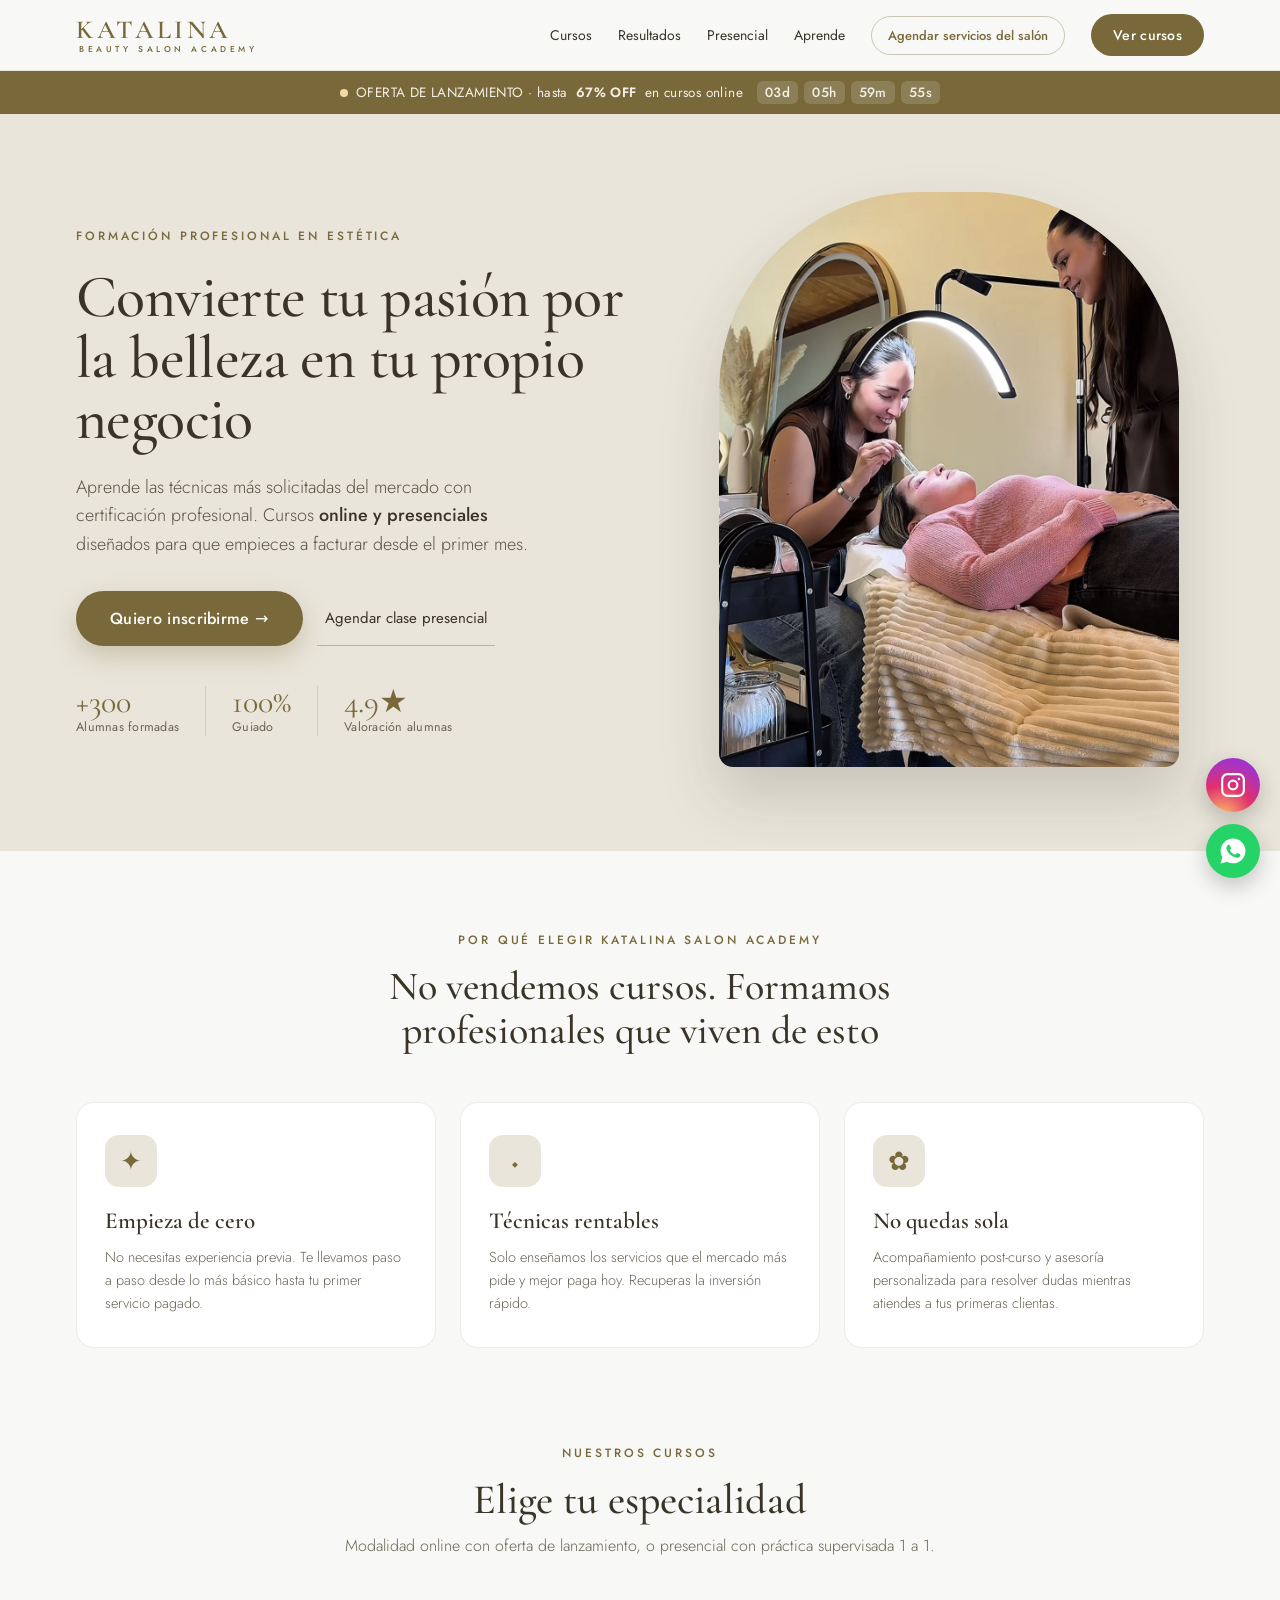
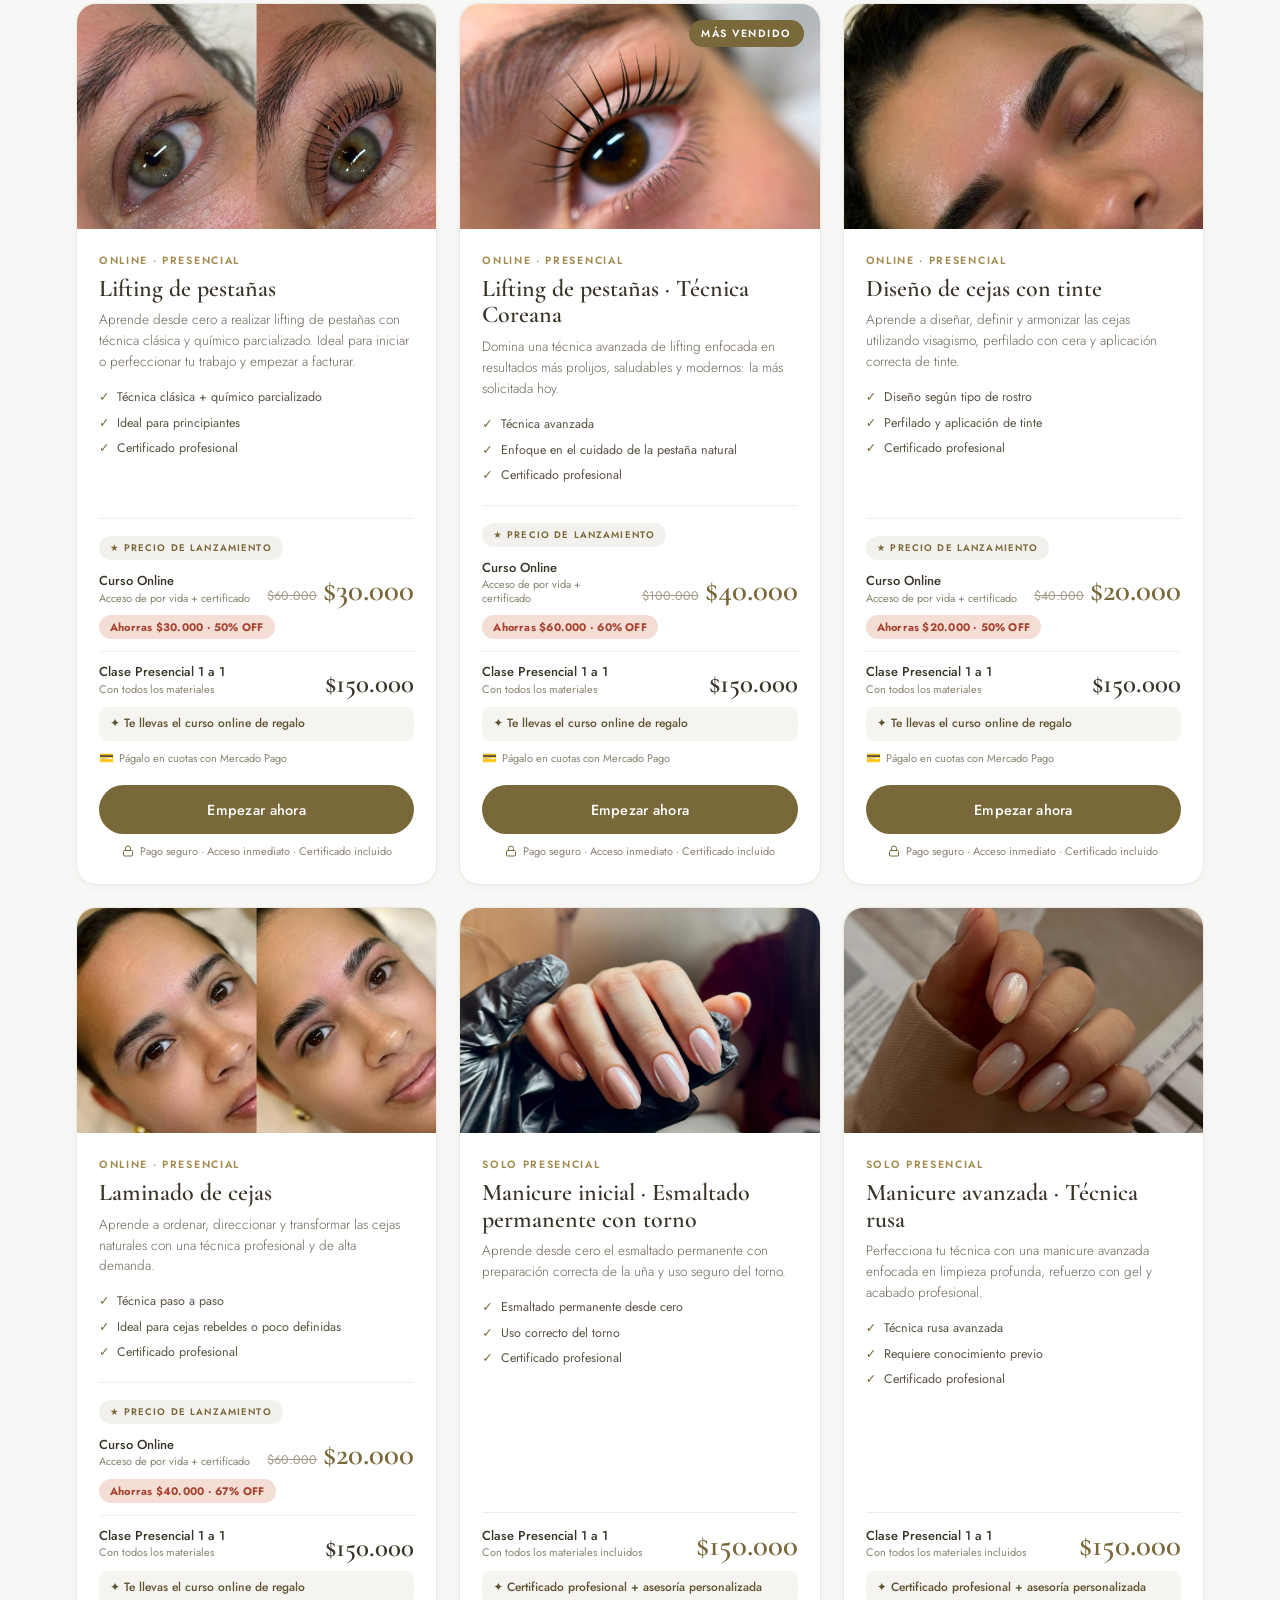
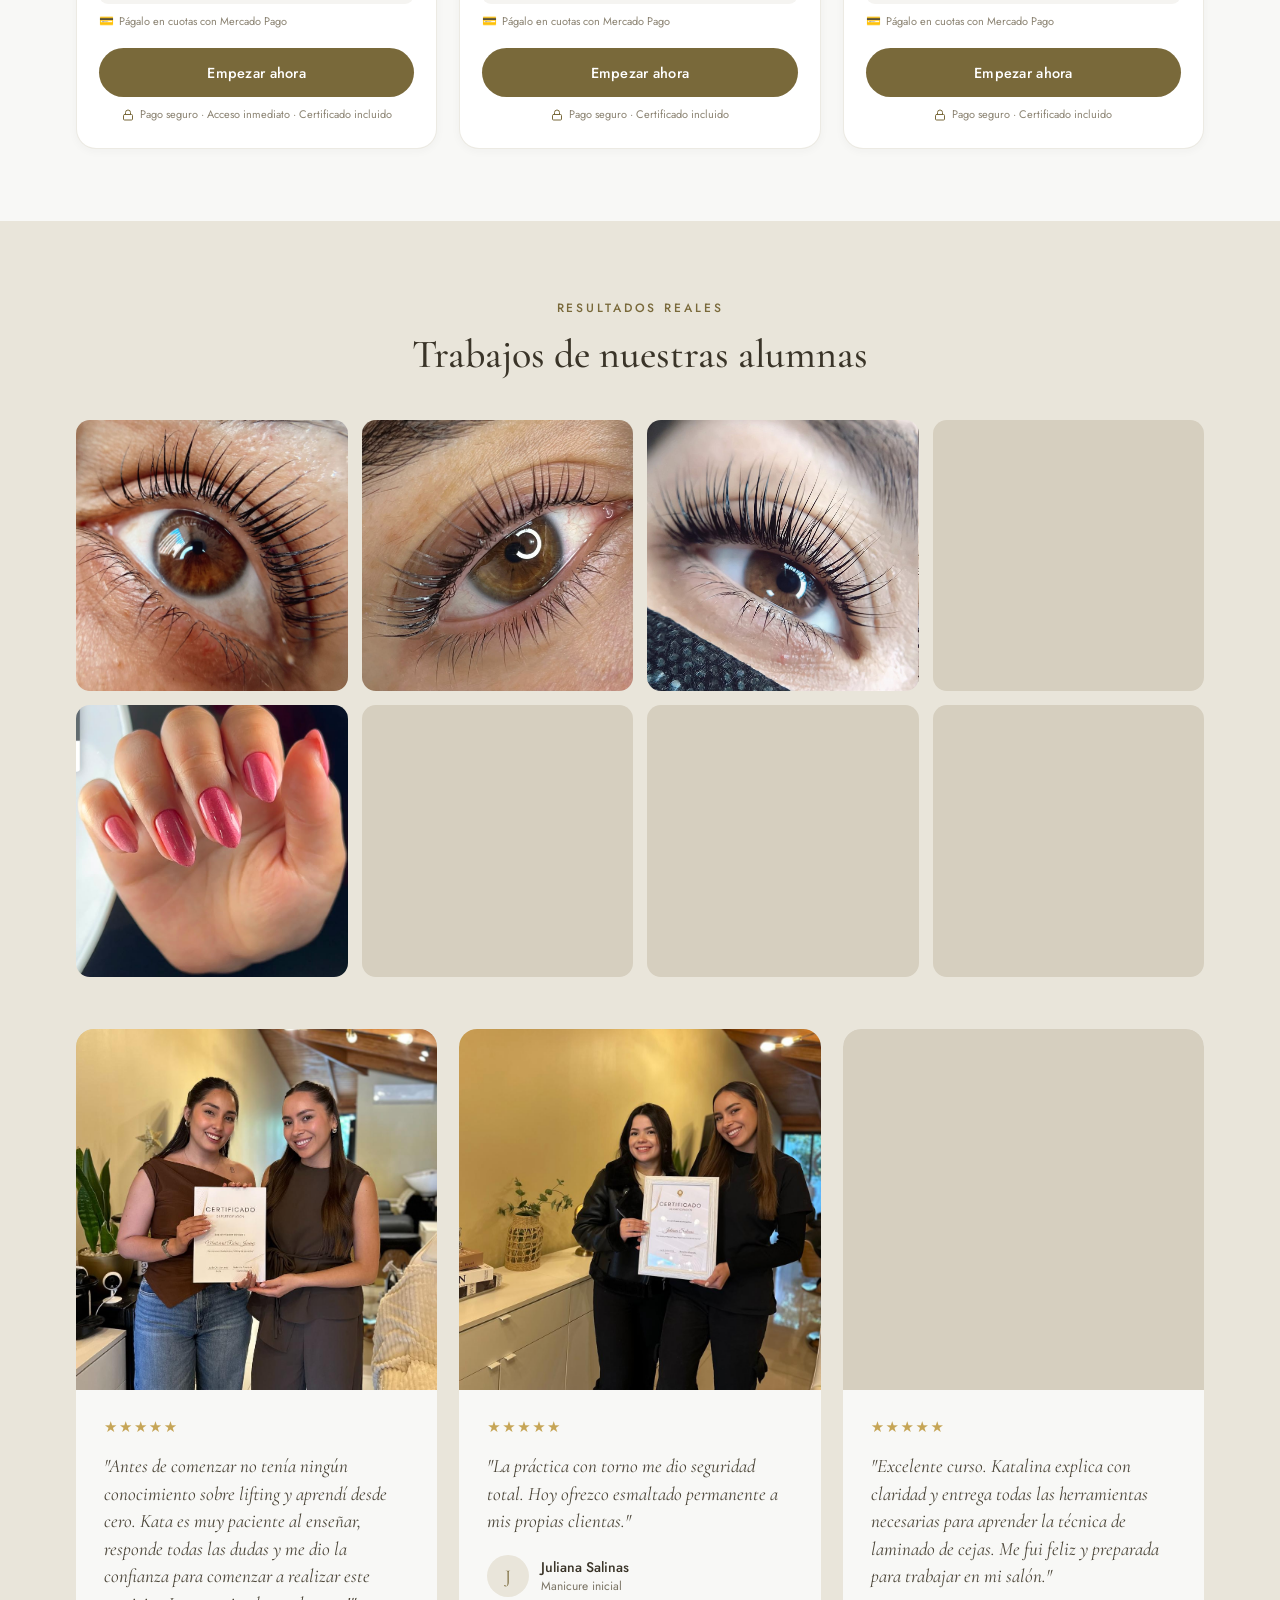
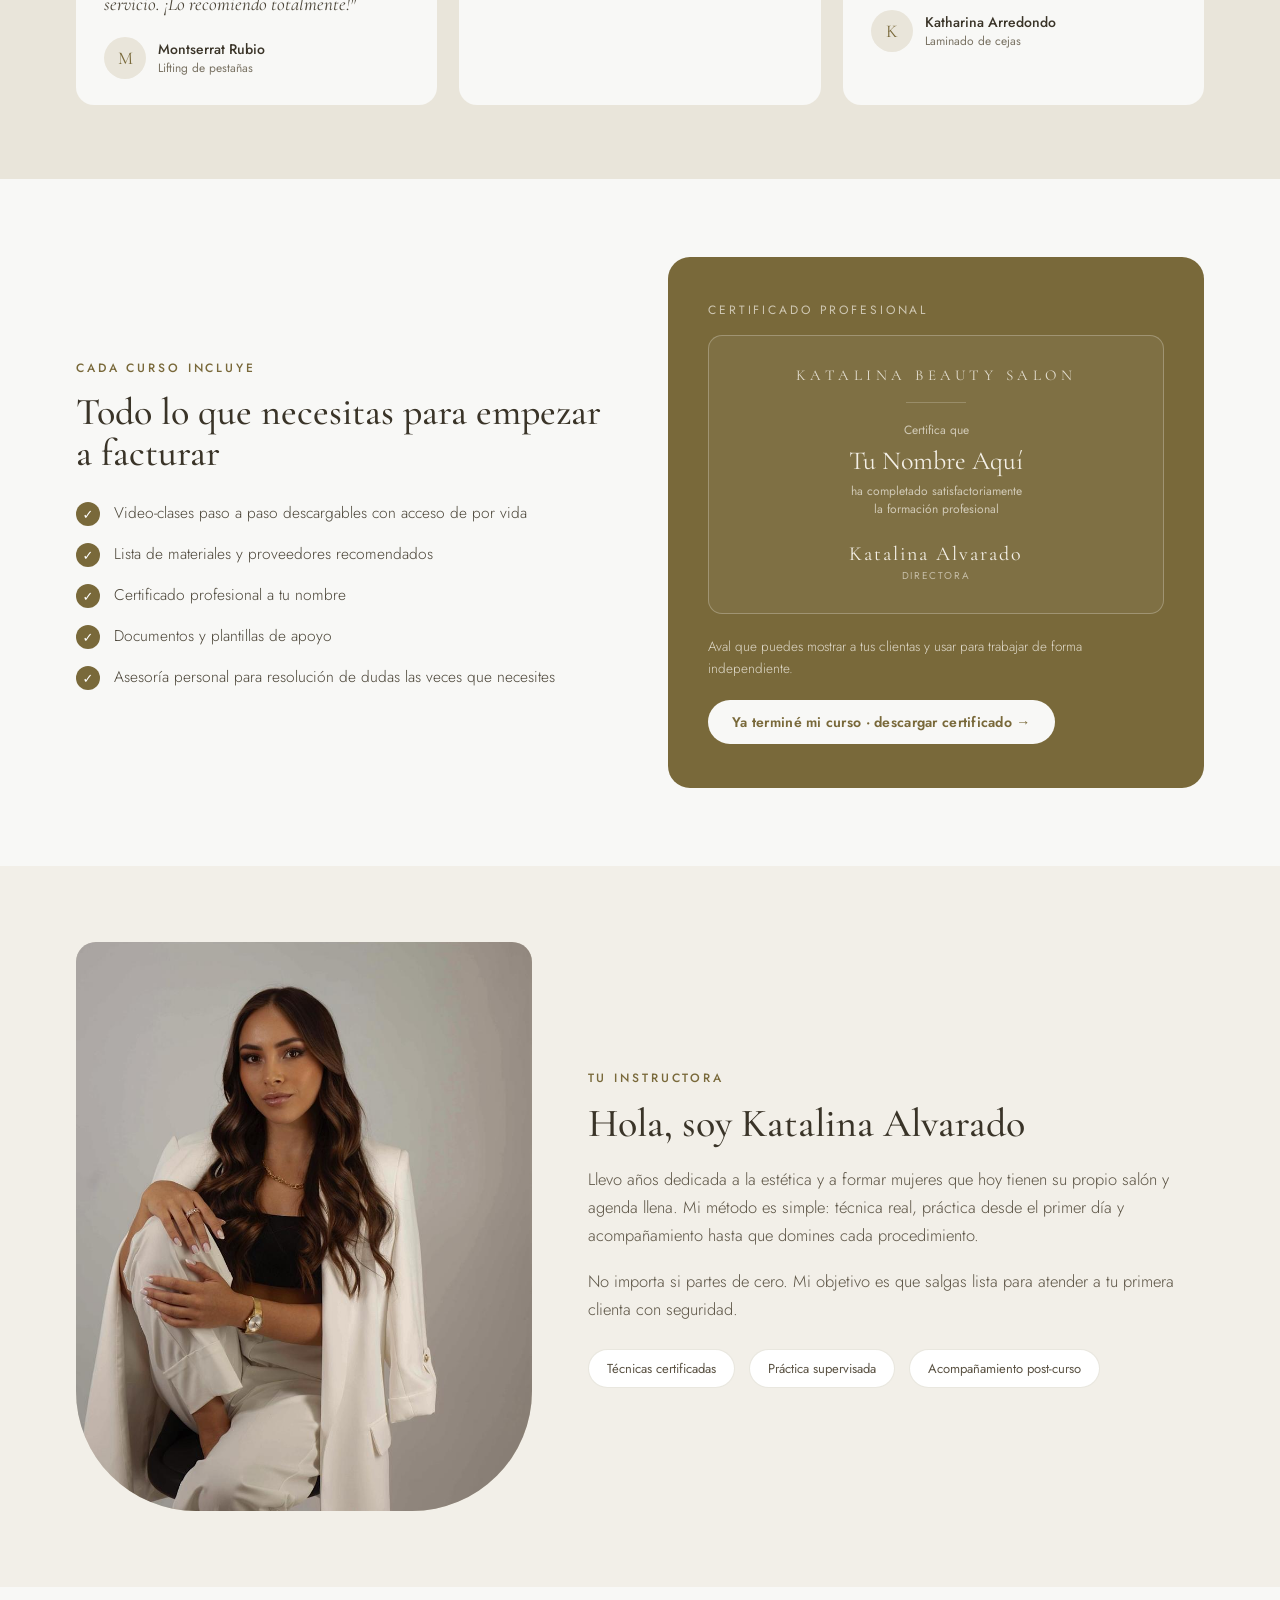
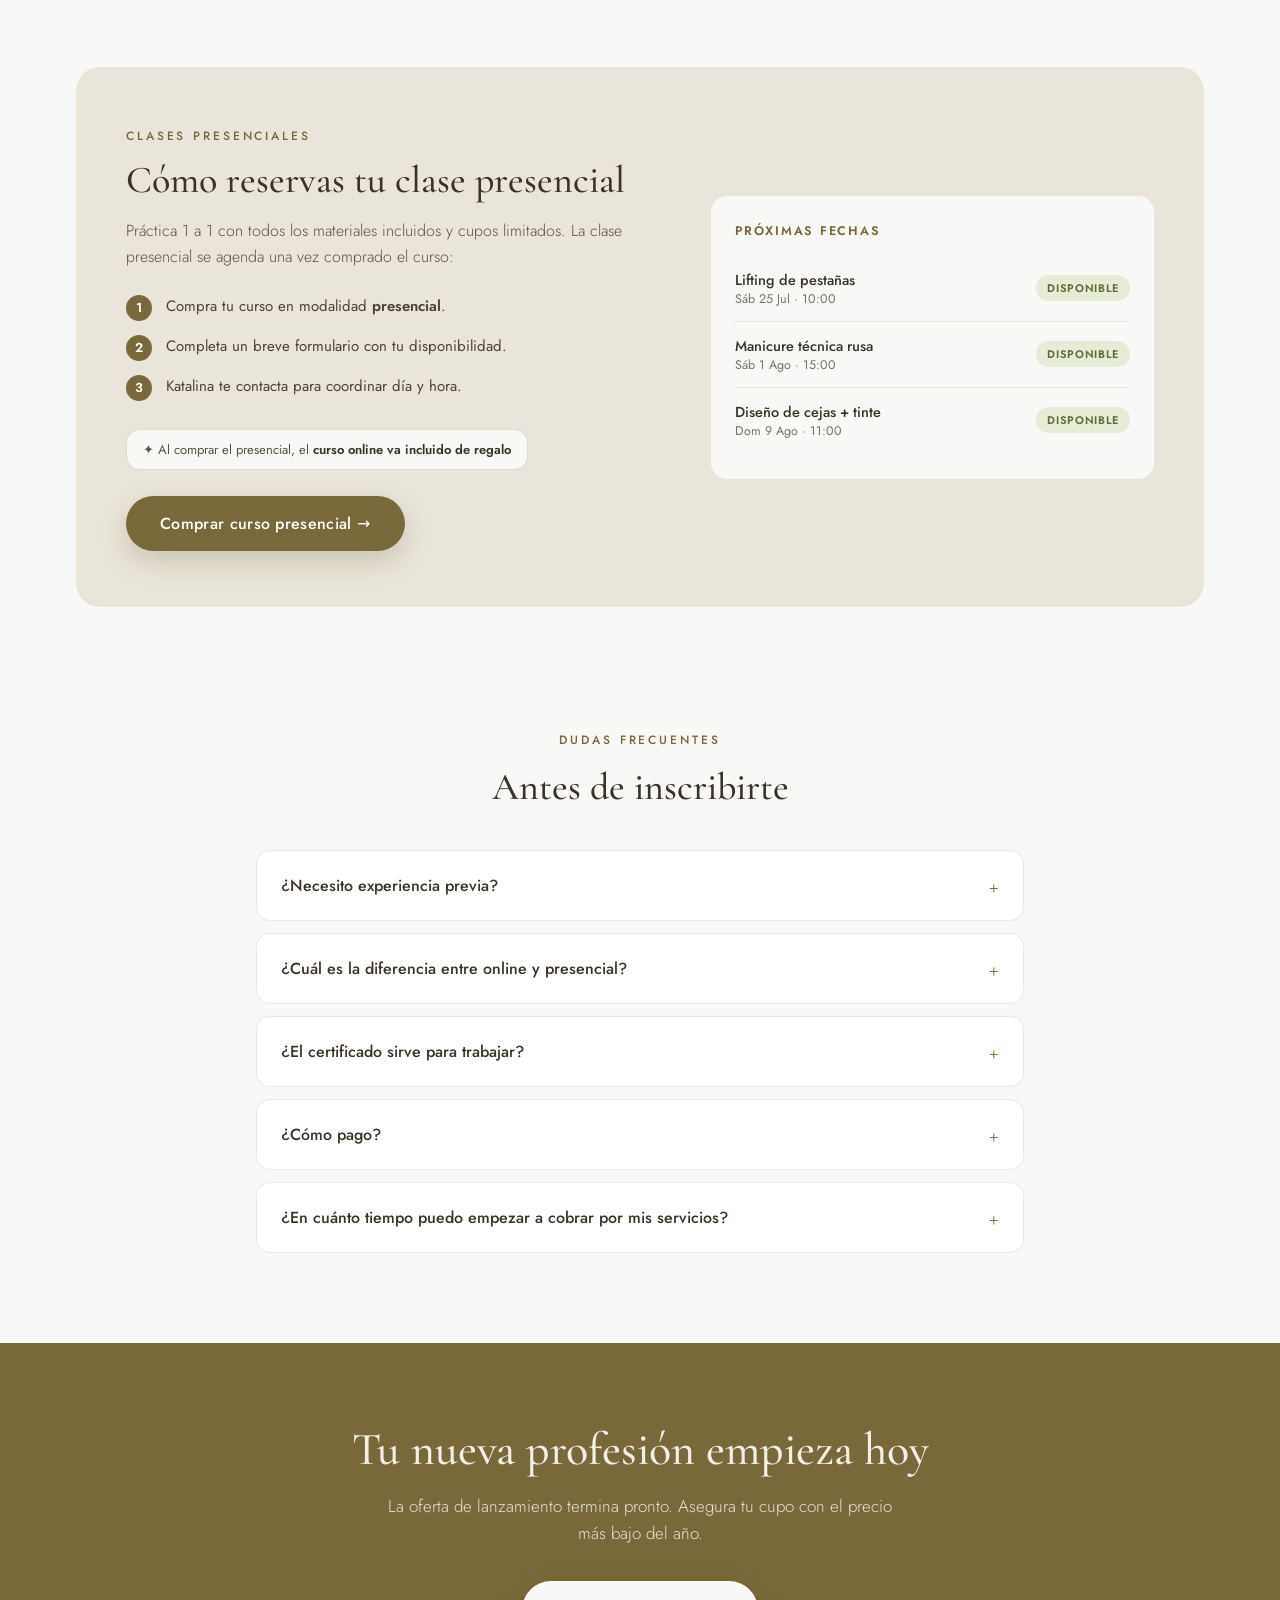
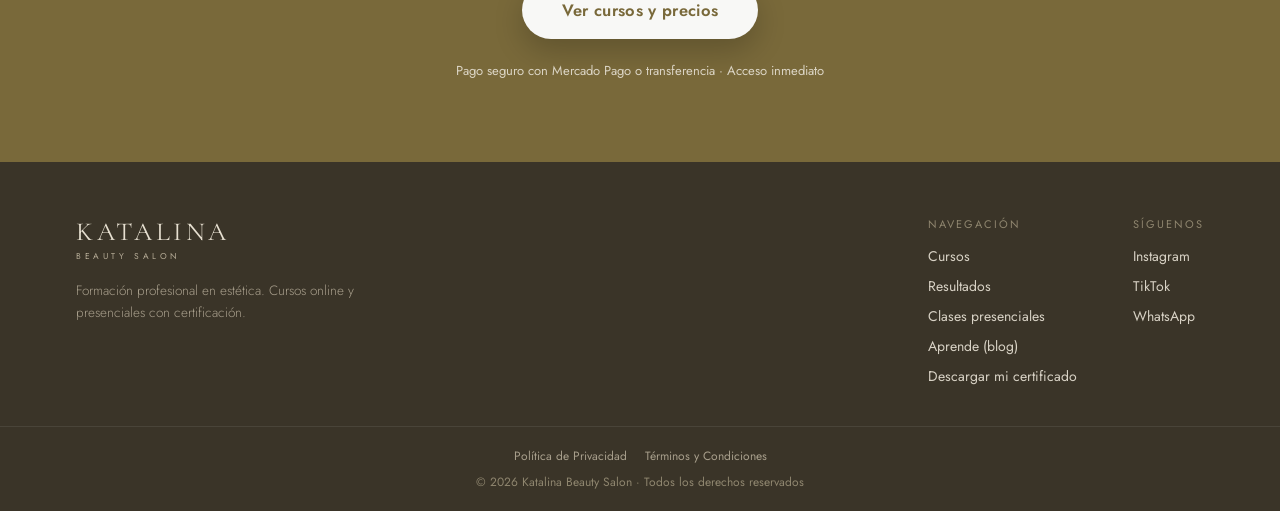
==== index.html @ cb284017 "Analitica: activar Google Analytics 4 (G-RB86DDGWYJ) + eventos de conversion - GA4 activo en landing" ====
<!DOCTYPE html>
<html lang="es">
<head>
<meta charset="utf-8">
<meta name="viewport" content="width=device-width, initial-scale=1">
<title>Cursos de Pestañas, Cejas y Uñas Online con Certificado | Katalina Beauty Salon Academy</title>
<meta name="description" content="Aprende lifting de pestañas, laminado y diseño de cejas y manicure con certificación profesional. Cursos online desde $20.000 (oferta de lanzamiento) y clases presenciales 1 a 1. Empieza a facturar desde el primer mes.">
<meta name="keywords" content="curso lifting de pestañas, curso de pestañas online, curso laminado de cejas, curso diseño de cejas, curso de uñas, curso manicure, esmaltado permanente, técnica coreana pestañas, certificación estética Chile">
<meta name="author" content="Katalina Alvarado">
<meta name="robots" content="index, follow">
<meta name="theme-color" content="#79693A">
<link rel="canonical" href="https://katalinasalon.cl/">
<meta name="google-site-verification" content="DTn9AKHBwWYKwVRNGszsehhQB55F2c8HaYEf3CCP23U">

<!-- Favicon -->
<link rel="icon" href="favicon.svg" type="image/svg+xml">
<link rel="icon" href="favicon-32.png" sizes="32x32" type="image/png">
<link rel="apple-touch-icon" href="apple-touch-icon.png">

<!-- Open Graph (vista previa en WhatsApp, Instagram, Facebook) -->
<meta property="og:type" content="website">
<meta property="og:site_name" content="Katalina Beauty Salon Academy">
<meta property="og:title" content="Convierte tu pasión por la belleza en tu propio negocio">
<meta property="og:description" content="Cursos de pestañas, cejas y uñas con certificación profesional. Online desde $20.000 y presenciales 1 a 1. Oferta de lanzamiento hasta 67% OFF.">
<meta property="og:image" content="https://katalinasalon.cl/assets/og-image.jpg">
<meta property="og:image:width" content="1200">
<meta property="og:image:height" content="630">
<meta property="og:url" content="https://katalinasalon.cl/">
<meta property="og:locale" content="es_CL">

<!-- Twitter Card -->
<meta name="twitter:card" content="summary_large_image">
<meta name="twitter:title" content="Katalina Beauty Salon Academy · Cursos de estética con certificado">
<meta name="twitter:description" content="Lifting de pestañas, laminado y diseño de cejas, y manicure. Cursos online con certificación. Oferta de lanzamiento hasta 67% OFF.">
<meta name="twitter:image" content="https://katalinasalon.cl/assets/og-image.jpg">

<link rel="preconnect" href="https://fonts.googleapis.com">
<link rel="preconnect" href="https://fonts.gstatic.com" crossorigin>
<link href="https://fonts.googleapis.com/css2?family=Cormorant+Garamond:ital,wght@0,400;0,500;0,600;1,400&family=Jost:wght@300;400;500;600&display=swap" rel="stylesheet">
<style>
*{box-sizing:border-box}
body{margin:0;background:#f8f8f6;color:#3a3428;font-family:'Jost',system-ui,sans-serif;-webkit-font-smoothing:antialiased}
a{color:#79693A;text-decoration:none}
a:hover{color:#5f5230}
img{display:block;max-width:100%}
button{font-family:'Jost',sans-serif;cursor:pointer;border:none;background:none;padding:0}
@keyframes floatUp{0%{opacity:0;transform:translateY(18px)}100%{opacity:1;transform:translateY(0)}}
@keyframes pulseDot{0%,100%{opacity:.35;transform:scale(.85)}50%{opacity:1;transform:scale(1.1)}}
@keyframes floatY{0%,100%{transform:translateY(0)}50%{transform:translateY(-8px)}}
.rv{opacity:0;transform:translateY(32px);transition:opacity 1.1s cubic-bezier(.16,.72,.26,1),transform 1.1s cubic-bezier(.16,.72,.26,1)}
.rv.in{opacity:1;transform:none}
[data-stag]>*{opacity:0;transform:translateY(34px);transition:opacity .95s cubic-bezier(.16,.72,.26,1),transform .95s cubic-bezier(.16,.72,.26,1)}
[data-stag].in>*{opacity:1;transform:none}
[data-stag].in>*:nth-child(2){transition-delay:.07s}
[data-stag].in>*:nth-child(3){transition-delay:.14s}
[data-stag].in>*:nth-child(4){transition-delay:.21s}
[data-stag].in>*:nth-child(5){transition-delay:.28s}
[data-stag].in>*:nth-child(6){transition-delay:.35s}
[data-stag].in>*:nth-child(7){transition-delay:.42s}
[data-stag].in>*:nth-child(8){transition-delay:.49s}
.zoomImg img{transition:transform 1.3s cubic-bezier(.2,.7,.2,1)}
.zoomImg:hover img{transform:scale(1.07)}
.floatWrap{animation:floatY 3.6s ease-in-out infinite}
.floatBtn{transition:transform .35s cubic-bezier(.2,.7,.2,1),box-shadow .35s}
.floatBtn:hover{transform:scale(1.14);box-shadow:0 14px 32px rgba(0,0,0,.32)}
.btnG{display:inline-block;transition:transform .35s cubic-bezier(.2,.7,.2,1),box-shadow .35s,filter .35s;cursor:pointer;text-decoration:none}
.btnG:hover{transform:translateY(-3px);box-shadow:0 16px 34px rgba(121,105,58,.32);filter:brightness(1.06)}
.btnG:active{transform:translateY(-1px) scale(.99)}
.linkU{position:relative}
.linkU::after{content:'';position:absolute;left:0;bottom:-4px;height:1.5px;width:0;background:#79693A;transition:width .35s ease}
.linkU:hover::after{width:100%}
.pillH{transition:transform .3s,background .3s,border-color .3s;cursor:default}
.pillH:hover{transform:translateY(-3px);background:#E9E5DA;border-color:#79693A}
.rowH{transition:background .3s,transform .3s}
.rowH:hover{background:rgba(121,105,58,.06);transform:translateX(4px)}
.zoomImg{position:relative;overflow:hidden}
.zoomImg::after{content:'';position:absolute;inset:0;background:linear-gradient(to top,rgba(121,105,58,.32),transparent 58%);opacity:0;transition:opacity .5s ease;pointer-events:none;z-index:1}
.zoomImg:hover::after{opacity:1}
.card-hover{transition:transform .5s cubic-bezier(.2,.7,.2,1),box-shadow .5s}
.card-hover:hover{transform:translateY(-7px);box-shadow:0 20px 44px rgba(58,52,40,.13)}
.course-hover{transition:transform .5s cubic-bezier(.2,.7,.2,1),box-shadow .5s}
.course-hover:hover{transform:translateY(-8px);box-shadow:0 24px 52px rgba(58,52,40,.16)}
.testi-hover{transition:transform .5s cubic-bezier(.2,.7,.2,1),box-shadow .5s}
.testi-hover:hover{transform:translateY(-8px);box-shadow:0 24px 50px rgba(58,52,40,.15)}
#om-sticky-cta{display:none}
@media(max-width:640px){#om-sticky-cta{display:flex!important}body{padding-bottom:82px}}
@media(prefers-reduced-motion:reduce){.rv,[data-stag]>*,.floatWrap{transition:none!important;animation:none!important;opacity:1!important;transform:none!important}}
@media(max-width:760px){
  .navMain{display:none!important}
  .navToggle{display:block!important;padding:9px!important}
  .heroGrid,.gridBenef,.gridCursos,.gridTesti,.gridInc,.gridAbout,.gridAgenda{grid-template-columns:1fr!important;gap:30px!important}
  .gridGal{grid-template-columns:1fr 1fr!important}
  .h1Hero{font-size:38px!important}
  .secH2{font-size:32px!important}
  .agendaCard{padding:34px 22px!important}
  .padX{padding-left:20px!important;padding-right:20px!important;padding-top:52px!important;padding-bottom:52px!important}
  .urgBar{font-size:11.5px!important;padding:8px 13px!important;gap:5px 12px!important}
  .heroBtn{width:100%!important;text-align:center!important;padding:16px!important}
  .floatWrap{bottom:80px!important}
  .floatWrap .floatBtn:first-child{display:none!important}
  .floatWrap .floatBtn{width:50px!important;height:50px!important}
  .heroImgWrap{max-width:100%!important}
}
.modal-overlay{position:fixed;inset:0;z-index:100;background:rgba(40,36,28,.55);backdrop-filter:blur(4px);display:flex;align-items:center;justify-content:center;padding:20px}
.modal-box{background:#f8f8f6;border-radius:22px;max-width:440px;width:100%;overflow:hidden;box-shadow:0 30px 70px rgba(0,0,0,.35);animation:floatUp .3s ease both}
.modal-cert-overlay{position:fixed;inset:0;z-index:100;background:rgba(40,36,28,.55);backdrop-filter:blur(4px);display:flex;align-items:flex-start;justify-content:center;padding:24px 16px;overflow:auto}
.modal-cert-box{background:#f8f8f6;border-radius:22px;max-width:560px;width:100%;overflow:hidden;box-shadow:0 30px 70px rgba(0,0,0,.35);animation:floatUp .3s ease both;margin:auto}
input:focus{outline:1.5px solid #79693A}
.pblock{border-top:1px solid rgba(121,105,58,.12);padding-top:15px;margin-bottom:18px}
.plaunch{display:inline-flex;align-items:center;gap:5px;background:rgba(121,105,58,.09);color:#79693A;font-size:9.5px;font-weight:600;letter-spacing:.12em;text-transform:uppercase;padding:5px 11px;border-radius:100px;margin-bottom:13px}
.pline{display:flex;justify-content:space-between;align-items:flex-end;gap:10px}
.pmod{font-size:13px;font-weight:500;color:#3a3428;line-height:1.25}
.pmod small{display:block;font-size:11px;font-weight:400;color:#8a8271;margin-top:2px}
.pamt{text-align:right;white-space:nowrap;line-height:.9}
.pwas{font-size:12.5px;color:#a49b88;text-decoration:line-through;margin-right:6px}
.pnow{font-family:'Cormorant Garamond',serif;font-size:31px;color:#79693A;font-weight:600}
.pnow-d{font-family:'Cormorant Garamond',serif;font-size:27px;color:#3a3428;font-weight:600}
.pdiv{height:1px;background:rgba(121,105,58,.1);margin:12px 0}
.pgift{display:flex;align-items:center;gap:7px;font-size:12px;color:#5f5230;font-weight:500;margin-top:11px;background:rgba(121,105,58,.07);border-radius:9px;padding:9px 11px;line-height:1.3}
.pcuota{display:flex;align-items:center;gap:5px;font-size:11px;color:#8a8271;margin-top:8px}
a:focus-visible,button:focus-visible,[onclick]:focus-visible{outline:2px solid #79693A;outline-offset:3px;border-radius:4px}
.psave{display:inline-flex;align-items:center;gap:5px;font-size:11px;font-weight:700;letter-spacing:.02em;color:#a5432f;background:#f4ddd5;border-radius:100px;padding:4px 11px;margin-top:10px}
</style>

<!-- Datos estructurados: organización + valoración + cursos + FAQ -->
<script type="application/ld+json">
{
  "@context": "https://schema.org",
  "@graph": [
    {
      "@type": "EducationalOrganization",
      "@id": "https://katalinasalon.cl/#org",
      "name": "Katalina Beauty Salon Academy",
      "description": "Academia de formación profesional en estética. Cursos online y presenciales de lifting de pestañas, cejas y manicure con certificación.",
      "url": "https://katalinasalon.cl/",
      "logo": "https://katalinasalon.cl/apple-touch-icon.png",
      "image": "https://katalinasalon.cl/assets/og-image.jpg",
      "founder": { "@type": "Person", "name": "Katalina Alvarado" },
      "areaServed": { "@type": "Country", "name": "Chile" },
      "sameAs": [
        "https://www.instagram.com/katalinasalon_/",
        "https://www.tiktok.com/@katalinasalon"
      ],
      "aggregateRating": {
        "@type": "AggregateRating",
        "ratingValue": "4.9",
        "reviewCount": "300",
        "bestRating": "5"
      }
    },
    {
      "@type": "Course",
      "name": "Curso de Lifting de Pestañas",
      "description": "Aprende desde cero a realizar lifting de pestañas con técnica clásica y químico parcializado. Ideal para iniciar o perfeccionar tu trabajo y empezar a facturar.",
      "provider": { "@id": "https://katalinasalon.cl/#org" },
      "inLanguage": "es",
      "offers": { "@type": "Offer", "category": "Curso online", "price": "30000", "priceCurrency": "CLP", "availability": "https://schema.org/InStock", "url": "https://katalinasalon.cl/#cursos" },
      "hasCourseInstance": [
        { "@type": "CourseInstance", "courseMode": "online", "courseWorkload": "PT8H" },
        { "@type": "CourseInstance", "courseMode": "onsite", "location": { "@type": "Place", "name": "Salón Katalina, Chile" } }
      ]
    },
    {
      "@type": "Course",
      "name": "Curso de Lifting de Pestañas · Técnica Coreana",
      "description": "Técnica avanzada de lifting enfocada en resultados más prolijos, saludables y modernos: la más solicitada hoy.",
      "provider": { "@id": "https://katalinasalon.cl/#org" },
      "inLanguage": "es",
      "offers": { "@type": "Offer", "category": "Curso online", "price": "40000", "priceCurrency": "CLP", "availability": "https://schema.org/InStock", "url": "https://katalinasalon.cl/#cursos" },
      "hasCourseInstance": [
        { "@type": "CourseInstance", "courseMode": "online", "courseWorkload": "PT8H" },
        { "@type": "CourseInstance", "courseMode": "onsite", "location": { "@type": "Place", "name": "Salón Katalina, Chile" } }
      ]
    },
    {
      "@type": "Course",
      "name": "Curso de Diseño de Cejas con Tinte",
      "description": "Diseña, define y armoniza las cejas con visagismo, perfilado con cera y aplicación correcta de tinte.",
      "provider": { "@id": "https://katalinasalon.cl/#org" },
      "inLanguage": "es",
      "offers": { "@type": "Offer", "category": "Curso online", "price": "20000", "priceCurrency": "CLP", "availability": "https://schema.org/InStock", "url": "https://katalinasalon.cl/#cursos" },
      "hasCourseInstance": [
        { "@type": "CourseInstance", "courseMode": "online", "courseWorkload": "PT6H" },
        { "@type": "CourseInstance", "courseMode": "onsite", "location": { "@type": "Place", "name": "Salón Katalina, Chile" } }
      ]
    },
    {
      "@type": "Course",
      "name": "Curso de Laminado de Cejas",
      "description": "Ordena, direcciona y transforma las cejas naturales con una técnica profesional y de alta demanda.",
      "provider": { "@id": "https://katalinasalon.cl/#org" },
      "inLanguage": "es",
      "offers": { "@type": "Offer", "category": "Curso online", "price": "20000", "priceCurrency": "CLP", "availability": "https://schema.org/InStock", "url": "https://katalinasalon.cl/#cursos" },
      "hasCourseInstance": [
        { "@type": "CourseInstance", "courseMode": "online", "courseWorkload": "PT6H" },
        { "@type": "CourseInstance", "courseMode": "onsite", "location": { "@type": "Place", "name": "Salón Katalina, Chile" } }
      ]
    },
    {
      "@type": "Course",
      "name": "Manicure Inicial · Esmaltado Permanente con Torno",
      "description": "Aprende desde cero el esmaltado permanente con preparación correcta de la uña y uso seguro del torno.",
      "provider": { "@id": "https://katalinasalon.cl/#org" },
      "inLanguage": "es",
      "offers": { "@type": "Offer", "category": "Curso presencial", "price": "150000", "priceCurrency": "CLP", "availability": "https://schema.org/InStock", "url": "https://katalinasalon.cl/#cursos" },
      "hasCourseInstance": [ { "@type": "CourseInstance", "courseMode": "onsite", "location": { "@type": "Place", "name": "Salón Katalina, Chile" } } ]
    },
    {
      "@type": "Course",
      "name": "Manicure Avanzada · Técnica Rusa",
      "description": "Manicure avanzada enfocada en limpieza profunda, refuerzo con gel y acabado profesional.",
      "provider": { "@id": "https://katalinasalon.cl/#org" },
      "inLanguage": "es",
      "offers": { "@type": "Offer", "category": "Curso presencial", "price": "150000", "priceCurrency": "CLP", "availability": "https://schema.org/InStock", "url": "https://katalinasalon.cl/#cursos" },
      "hasCourseInstance": [ { "@type": "CourseInstance", "courseMode": "onsite", "location": { "@type": "Place", "name": "Salón Katalina, Chile" } } ]
    },
    {
      "@type": "FAQPage",
      "mainEntity": [
        { "@type": "Question", "name": "¿Necesito experiencia previa?", "acceptedAnswer": { "@type": "Answer", "text": "La mayoría de nuestros cursos parten desde cero: te llevamos paso a paso hasta que domines la técnica. Solo dos requieren una base previa — Lifting Técnica Coreana y Manicure Avanzada (técnica rusa). Si no sabes por dónde empezar, escríbenos y te guiamos al curso ideal para ti." } },
        { "@type": "Question", "name": "¿Cuál es la diferencia entre online y presencial?", "acceptedAnswer": { "@type": "Answer", "text": "El online lo haces a tu ritmo con acceso de por vida a las clases grabadas. El presencial incluye práctica supervisada 1 a 1 con todos los materiales en el salón." } },
        { "@type": "Question", "name": "¿El certificado sirve para trabajar?", "acceptedAnswer": { "@type": "Answer", "text": "Sí. Recibes un certificado profesional a tu nombre que puedes mostrar a tus clientas y usar para ofrecer tus servicios de forma independiente." } },
        { "@type": "Question", "name": "¿Cómo pago?", "acceptedAnswer": { "@type": "Answer", "text": "Puedes pagar con Mercado Pago (tarjeta, débito o cuotas) o por transferencia. Al confirmar coordinamos el pago y te damos acceso inmediato." } },
        { "@type": "Question", "name": "¿En cuánto tiempo puedo empezar a cobrar por mis servicios?", "acceptedAnswer": { "@type": "Answer", "text": "Desde que terminas el curso ya cuentas con la técnica y el certificado para atender a tus primeras clientas. Muchas alumnas recuperan la inversión en sus primeras semanas de trabajo." } }
      ]
    }
  ]
}
</script>
</head>
<body>

<!-- STICKY HEADER -->
<header style="position:sticky;top:0;z-index:40;background:rgba(248,248,246,.86);backdrop-filter:blur(12px);border-bottom:1px solid rgba(121,105,58,.14)">
  <div style="max-width:1180px;margin:0 auto;padding:14px 26px;display:flex;align-items:center;justify-content:space-between;gap:20px">
    <div style="display:flex;flex-direction:column;line-height:1">
      <span style="font-family:'Cormorant Garamond',serif;font-size:26px;letter-spacing:.14em;color:#79693A;font-weight:600">KATALINA</span>
      <span style="font-size:8.5px;letter-spacing:.42em;color:#79693A;font-weight:500;margin-top:2px;padding-left:3px">BEAUTY SALON ACADEMY</span>
    </div>
    <nav class="navMain" style="display:flex;align-items:center;gap:26px;font-size:14px;font-weight:400">
      <a href="#cursos" class="linkU" style="color:#3a3428">Cursos</a>
      <a href="#resultados" class="linkU" style="color:#3a3428">Resultados</a>
      <a href="#agenda" class="linkU" style="color:#3a3428">Presencial</a>
      <a href="/aprende" class="linkU" style="color:#3a3428">Aprende</a>
      <a href="https://katalinasalon.skedu.com/" target="_blank" class="btnG" style="color:#79693A;font-weight:500;border:1px solid rgba(121,105,58,.35);padding:9px 16px;border-radius:100px;font-size:13px">Agendar servicios del salón</a>
      <a href="#cursos" class="btnG" style="background:#79693A;color:#fff;padding:11px 22px;border-radius:100px;font-weight:500;letter-spacing:.02em">Ver cursos</a>
    </nav>
    <button class="navToggle" aria-label="Abrir menú" aria-expanded="false" onclick="toggleMenu()" style="display:none;background:none;border:0;cursor:pointer;padding:6px;flex:none">
      <span style="display:block;width:24px;height:2px;background:#79693A;border-radius:2px"></span>
      <span style="display:block;width:24px;height:2px;background:#79693A;border-radius:2px;margin-top:6px"></span>
      <span style="display:block;width:24px;height:2px;background:#79693A;border-radius:2px;margin-top:6px"></span>
    </button>
  </div>
  <nav id="mobileMenu" style="display:none;flex-direction:column;padding:4px 22px 14px">
    <a href="#cursos" onclick="closeMenu()" style="padding:13px 2px;color:#3a3428;font-size:16px;text-decoration:none;border-bottom:1px solid rgba(121,105,58,.1)">Cursos</a>
    <a href="#resultados" onclick="closeMenu()" style="padding:13px 2px;color:#3a3428;font-size:16px;text-decoration:none;border-bottom:1px solid rgba(121,105,58,.1)">Resultados</a>
    <a href="#agenda" onclick="closeMenu()" style="padding:13px 2px;color:#3a3428;font-size:16px;text-decoration:none;border-bottom:1px solid rgba(121,105,58,.1)">Presencial</a>
    <a href="/aprende" onclick="closeMenu()" style="padding:13px 2px;color:#3a3428;font-size:16px;text-decoration:none;border-bottom:1px solid rgba(121,105,58,.1)">Aprende</a>
    <a href="https://katalinasalon.skedu.com/" target="_blank" onclick="closeMenu()" style="padding:13px 2px;color:#79693A;font-size:16px;text-decoration:none;border-bottom:1px solid rgba(121,105,58,.1)">Agendar servicios del salón</a>
    <a href="#cursos" onclick="closeMenu()" style="margin-top:14px;text-align:center;background:#79693A;color:#fff;padding:14px 22px;border-radius:100px;font-size:15px;font-weight:500;text-decoration:none">Ver cursos</a>
  </nav>
</header>

<!-- URGENCY BAR -->
<div class="urgBar" style="background:#79693A;color:#f3efe6;text-align:center;padding:10px 20px;font-size:13.5px;letter-spacing:.03em;display:flex;align-items:center;justify-content:center;gap:14px;flex-wrap:wrap">
  <span style="display:inline-flex;align-items:center;gap:8px">
    <span style="width:8px;height:8px;border-radius:50%;background:#f3d9a6;display:inline-block;animation:pulseDot 1.4s infinite"></span>
    OFERTA DE LANZAMIENTO · hasta <b style="font-weight:600">67% OFF</b> en cursos online
  </span>
  <span style="display:inline-flex;gap:6px;font-variant-numeric:tabular-nums;font-weight:500">
    <span id="cd-d" style="background:rgba(255,255,255,.14);border-radius:6px;padding:2px 8px">00d</span>
    <span id="cd-h" style="background:rgba(255,255,255,.14);border-radius:6px;padding:2px 8px">00h</span>
    <span id="cd-m" style="background:rgba(255,255,255,.14);border-radius:6px;padding:2px 8px">00m</span>
    <span id="cd-s" style="background:rgba(255,255,255,.14);border-radius:6px;padding:2px 8px">00s</span>
  </span>
</div>

<!-- HERO -->
<section style="background:#E9E5DA;position:relative;overflow:hidden">
  <div class="heroGrid padX" style="max-width:1180px;margin:0 auto;padding:78px 26px 84px;display:grid;grid-template-columns:1.05fr .95fr;gap:56px;align-items:center;position:relative">
    <div style="animation:floatUp .8s ease both">
      <span style="display:inline-block;font-size:12px;letter-spacing:.24em;color:#79693A;font-weight:500;margin-bottom:22px">FORMACIÓN PROFESIONAL EN ESTÉTICA</span>
      <h1 class="h1Hero" style="font-family:'Cormorant Garamond',serif;font-weight:500;font-size:60px;line-height:1.02;margin:0 0 22px;color:#3a3428;letter-spacing:-.01em">Convierte tu pasión por la belleza en tu propio negocio</h1>
      <p style="font-size:18px;line-height:1.6;color:#5b5344;max-width:480px;margin:0 0 32px;font-weight:300">Aprende las técnicas más solicitadas del mercado con certificación profesional. Cursos <b style="font-weight:500;color:#3a3428">online y presenciales</b> diseñados para que empieces a facturar desde el primer mes.</p>
      <div style="display:flex;gap:14px;flex-wrap:wrap;align-items:center">
        <a href="#cursos" class="btnG heroBtn" style="background:#79693A;color:#fff;padding:16px 34px;border-radius:100px;font-size:16px;font-weight:500;letter-spacing:.02em;box-shadow:0 10px 26px rgba(121,105,58,.28)">Quiero inscribirme →</a>
        <a href="#agenda" class="linkU" style="color:#3a3428;font-size:15px;font-weight:400;padding:16px 8px;border-bottom:1px solid rgba(121,105,58,.4)">Agendar clase presencial</a>
      </div>
      <div style="display:flex;gap:26px;margin-top:40px;flex-wrap:wrap">
        <div><div style="font-family:'Cormorant Garamond',serif;font-size:32px;color:#79693A;line-height:1">+300</div><div style="font-size:12.5px;color:#6b6354;letter-spacing:.02em">Alumnas formadas</div></div>
        <div style="width:1px;background:rgba(121,105,58,.2)"></div>
        <div><div style="font-family:'Cormorant Garamond',serif;font-size:32px;color:#79693A;line-height:1">100%</div><div style="font-size:12.5px;color:#6b6354;letter-spacing:.02em">Guiado</div></div>
        <div style="width:1px;background:rgba(121,105,58,.2)"></div>
        <div><div style="font-family:'Cormorant Garamond',serif;font-size:32px;color:#79693A;line-height:1">4.9★</div><div style="font-size:12.5px;color:#6b6354;letter-spacing:.02em">Valoración alumnas</div></div>
      </div>
    </div>
    <div style="position:relative;animation:floatUp 1s ease .1s both;width:100%;display:flex;justify-content:center;align-items:center">
      <div class="heroImgWrap" style="position:relative;border-radius:200px 200px 14px 14px;overflow:hidden;box-shadow:0 30px 60px rgba(58,52,40,.18);aspect-ratio:4/5;width:100%;max-width:460px;background:#ddd6c6">
        <img src="assets/img_3615-jpg-mro5jneh-9met.jpeg" alt="Katalina Alvarado atendiendo a una clienta en el salón" width="1048" height="1400" fetchpriority="high" decoding="async" style="width:100%;height:100%;object-fit:cover;display:block">
      </div>
    </div>
  </div>
</section>

<!-- BENEFITS -->
<section class="padX" style="max-width:1180px;margin:0 auto;padding:76px 26px 20px">
  <div class="rv" style="text-align:center;max-width:640px;margin:0 auto 50px">
    <span style="font-size:12px;letter-spacing:.24em;color:#79693A;font-weight:500">POR QUÉ ELEGIR KATALINA SALON ACADEMY</span>
    <h2 class="secH2" style="font-family:'Cormorant Garamond',serif;font-weight:500;font-size:40px;line-height:1.1;margin:14px 0 0;color:#3a3428">No vendemos cursos. Formamos profesionales que viven de esto</h2>
  </div>
  <div data-stag class="gridBenef" style="display:grid;grid-template-columns:repeat(3,1fr);gap:24px">
    <div class="card-hover" style="background:#fff;border:1px solid rgba(121,105,58,.12);border-radius:18px;padding:32px 28px">
      <div style="width:52px;height:52px;border-radius:14px;background:#E9E5DA;display:flex;align-items:center;justify-content:center;font-family:'Cormorant Garamond',serif;font-size:26px;color:#79693A;margin-bottom:20px">✦</div>
      <h3 style="font-family:'Cormorant Garamond',serif;font-weight:600;font-size:23px;margin:0 0 10px;color:#3a3428">Empieza de cero</h3>
      <p style="font-size:14.5px;line-height:1.6;color:#6b6354;margin:0;font-weight:300">No necesitas experiencia previa. Te llevamos paso a paso desde lo más básico hasta tu primer servicio pagado.</p>
    </div>
    <div class="card-hover" style="background:#fff;border:1px solid rgba(121,105,58,.12);border-radius:18px;padding:32px 28px">
      <div style="width:52px;height:52px;border-radius:14px;background:#E9E5DA;display:flex;align-items:center;justify-content:center;font-family:'Cormorant Garamond',serif;font-size:26px;color:#79693A;margin-bottom:20px">◆</div>
      <h3 style="font-family:'Cormorant Garamond',serif;font-weight:600;font-size:23px;margin:0 0 10px;color:#3a3428">Técnicas rentables</h3>
      <p style="font-size:14.5px;line-height:1.6;color:#6b6354;margin:0;font-weight:300">Solo enseñamos los servicios que el mercado más pide y mejor paga hoy. Recuperas la inversión rápido.</p>
    </div>
    <div class="card-hover" style="background:#fff;border:1px solid rgba(121,105,58,.12);border-radius:18px;padding:32px 28px">
      <div style="width:52px;height:52px;border-radius:14px;background:#E9E5DA;display:flex;align-items:center;justify-content:center;font-family:'Cormorant Garamond',serif;font-size:26px;color:#79693A;margin-bottom:20px">✿</div>
      <h3 style="font-family:'Cormorant Garamond',serif;font-weight:600;font-size:23px;margin:0 0 10px;color:#3a3428">No quedas sola</h3>
      <p style="font-size:14.5px;line-height:1.6;color:#6b6354;margin:0;font-weight:300">Acompañamiento post-curso y asesoría personalizada para resolver dudas mientras atiendes a tus primeras clientas.</p>
    </div>
  </div>
</section>

<!-- CURSOS -->
<section id="cursos" class="padX" style="max-width:1180px;margin:0 auto;padding:72px 26px;scroll-margin-top:80px">
  <div class="rv" style="text-align:center;max-width:660px;margin:0 auto 46px">
    <span style="font-size:12px;letter-spacing:.24em;color:#79693A;font-weight:500">NUESTROS CURSOS</span>
    <h2 class="secH2" style="font-family:'Cormorant Garamond',serif;font-weight:500;font-size:42px;line-height:1.08;margin:14px 0 12px;color:#3a3428">Elige tu especialidad</h2>
    <p style="font-size:16px;color:#6b6354;font-weight:300;margin:0">Modalidad online con oferta de lanzamiento, o presencial con práctica supervisada 1 a 1.</p>
  </div>
  <div data-stag class="gridCursos" style="display:grid;grid-template-columns:repeat(3,1fr);gap:22px" id="courses-grid">
    <article class="course-hover" style="position:relative;background:#fff;border:1px solid rgba(121,105,58,.14);border-radius:20px;overflow:hidden;display:flex;flex-direction:column;box-shadow:0 2px 10px rgba(58,52,40,.04)">
      <div class="zoomImg" style="aspect-ratio:16/10;overflow:hidden;background:#e2dccd"><img src="assets/antesydps-lifting-nuevo.jpeg" alt="Antes y después lifting de pestañas" loading="lazy" decoding="async" style="width:100%;height:100%;object-fit:cover;display:block"></div>
      <div style="padding:24px 22px 26px;display:flex;flex-direction:column;flex:1">
        <div style="font-size:10.5px;letter-spacing:.16em;color:#a08a4f;font-weight:600;margin-bottom:8px">ONLINE · PRESENCIAL</div>
        <h3 style="font-family:'Cormorant Garamond',serif;font-weight:600;font-size:24px;line-height:1.12;margin:0 0 8px;color:#3a3428">Lifting de pestañas</h3>
        <div style="flex:1">
          <p style="font-size:13.5px;line-height:1.55;color:#6b6354;margin:0 0 16px;font-weight:300">Aprende desde cero a realizar lifting de pestañas con técnica clásica y químico parcializado. Ideal para iniciar o perfeccionar tu trabajo y empezar a facturar.</p>
          <div style="display:flex;flex-direction:column;gap:8px;margin-bottom:20px">
            <div style="display:flex;gap:8px;align-items:flex-start;font-size:12.5px;color:#5b5344;line-height:1.4"><span style="color:#79693A;font-weight:700">✓</span><span>Técnica clásica + químico parcializado</span></div>
            <div style="display:flex;gap:8px;align-items:flex-start;font-size:12.5px;color:#5b5344;line-height:1.4"><span style="color:#79693A;font-weight:700">✓</span><span>Ideal para principiantes</span></div>
            <div style="display:flex;gap:8px;align-items:flex-start;font-size:12.5px;color:#5b5344;line-height:1.4"><span style="color:#79693A;font-weight:700">✓</span><span>Certificado profesional</span></div>
          </div>
        </div>
        <div class="pblock">
          <div class="plaunch">★ Precio de lanzamiento</div>
          <div class="pline">
            <div class="pmod">Curso Online<small>Acceso de por vida + certificado</small></div>
            <div class="pamt"><span class="pwas">$60.000</span><span class="pnow">$30.000</span></div>
          </div>
          <div class="psave">Ahorras $30.000 · 50% OFF</div>
          <div class="pdiv"></div>
          <div class="pline">
            <div class="pmod">Clase Presencial 1 a 1<small>Con todos los materiales</small></div>
            <div class="pamt"><span class="pnow-d">$150.000</span></div>
          </div>
          <div class="pgift">✦ Te llevas el curso online de regalo</div>
          <div class="pcuota"><span style="font-size:12px">💳</span> Págalo en cuotas con Mercado Pago</div>
        </div>
        <button onclick="openModal('lif')" class="btnG" style="text-align:center;background:#79693A;color:#fff;padding:14px;border-radius:100px;font-size:14.5px;font-weight:500;letter-spacing:.02em;width:100%">Empezar ahora</button>
        <div style="display:flex;align-items:center;justify-content:center;gap:6px;margin-top:10px;font-size:11px;color:#8a8271;text-align:center;line-height:1.3"><svg width="12" height="12" viewBox="0 0 24 24" fill="none" stroke="#79693A" stroke-width="2" stroke-linecap="round" stroke-linejoin="round" style="flex:none"><rect x="3" y="11" width="18" height="11" rx="2"></rect><path d="M7 11V7a5 5 0 0 1 10 0v4"></path></svg><span>Pago seguro · Acceso inmediato · Certificado incluido</span></div>
      </div>
    </article>
    <article class="course-hover" style="position:relative;background:#fff;border:1px solid rgba(121,105,58,.14);border-radius:20px;overflow:hidden;display:flex;flex-direction:column;box-shadow:0 2px 10px rgba(58,52,40,.04)">
      <div style="position:absolute;top:16px;right:16px;z-index:2;background:#79693A;color:#fff;font-size:10.5px;letter-spacing:.14em;font-weight:600;padding:6px 12px;border-radius:100px">MÁS VENDIDO</div>
      <div class="zoomImg" style="aspect-ratio:16/10;overflow:hidden;background:#e2dccd"><img src="assets/curso-coreana-fix.jpeg" alt="Técnica coreana lifting de pestañas" loading="lazy" decoding="async" style="width:100%;height:100%;object-fit:cover;display:block"></div>
      <div style="padding:24px 22px 26px;display:flex;flex-direction:column;flex:1">
        <div style="font-size:10.5px;letter-spacing:.16em;color:#a08a4f;font-weight:600;margin-bottom:8px">ONLINE · PRESENCIAL</div>
        <h3 style="font-family:'Cormorant Garamond',serif;font-weight:600;font-size:24px;line-height:1.12;margin:0 0 8px;color:#3a3428">Lifting de pestañas · Técnica Coreana</h3>
        <div style="flex:1">
          <p style="font-size:13.5px;line-height:1.55;color:#6b6354;margin:0 0 16px;font-weight:300">Domina una técnica avanzada de lifting enfocada en resultados más prolijos, saludables y modernos: la más solicitada hoy.</p>
          <div style="display:flex;flex-direction:column;gap:8px;margin-bottom:20px">
            <div style="display:flex;gap:8px;align-items:flex-start;font-size:12.5px;color:#5b5344;line-height:1.4"><span style="color:#79693A;font-weight:700">✓</span><span>Técnica avanzada</span></div>
            <div style="display:flex;gap:8px;align-items:flex-start;font-size:12.5px;color:#5b5344;line-height:1.4"><span style="color:#79693A;font-weight:700">✓</span><span>Enfoque en el cuidado de la pestaña natural</span></div>
            <div style="display:flex;gap:8px;align-items:flex-start;font-size:12.5px;color:#5b5344;line-height:1.4"><span style="color:#79693A;font-weight:700">✓</span><span>Certificado profesional</span></div>
          </div>
        </div>
        <div class="pblock">
          <div class="plaunch">★ Precio de lanzamiento</div>
          <div class="pline">
            <div class="pmod">Curso Online<small>Acceso de por vida + certificado</small></div>
            <div class="pamt"><span class="pwas">$100.000</span><span class="pnow">$40.000</span></div>
          </div>
          <div class="psave">Ahorras $60.000 · 60% OFF</div>
          <div class="pdiv"></div>
          <div class="pline">
            <div class="pmod">Clase Presencial 1 a 1<small>Con todos los materiales</small></div>
            <div class="pamt"><span class="pnow-d">$150.000</span></div>
          </div>
          <div class="pgift">✦ Te llevas el curso online de regalo</div>
          <div class="pcuota"><span style="font-size:12px">💳</span> Págalo en cuotas con Mercado Pago</div>
        </div>
        <button onclick="openModal('cor')" class="btnG" style="text-align:center;background:#79693A;color:#fff;padding:14px;border-radius:100px;font-size:14.5px;font-weight:500;letter-spacing:.02em;width:100%">Empezar ahora</button>
        <div style="display:flex;align-items:center;justify-content:center;gap:6px;margin-top:10px;font-size:11px;color:#8a8271;text-align:center;line-height:1.3"><svg width="12" height="12" viewBox="0 0 24 24" fill="none" stroke="#79693A" stroke-width="2" stroke-linecap="round" stroke-linejoin="round" style="flex:none"><rect x="3" y="11" width="18" height="11" rx="2"></rect><path d="M7 11V7a5 5 0 0 1 10 0v4"></path></svg><span>Pago seguro · Acceso inmediato · Certificado incluido</span></div>
      </div>
    </article>
    <article class="course-hover" style="position:relative;background:#fff;border:1px solid rgba(121,105,58,.14);border-radius:20px;overflow:hidden;display:flex;flex-direction:column;box-shadow:0 2px 10px rgba(58,52,40,.04)">
      <div class="zoomImg" style="aspect-ratio:16/10;overflow:hidden;background:#e2dccd"><img src="assets/curso-cejas-tinte-fix.jpeg" alt="Diseño de cejas con tinte" loading="lazy" decoding="async" style="width:100%;height:100%;object-fit:cover;display:block"></div>
      <div style="padding:24px 22px 26px;display:flex;flex-direction:column;flex:1">
        <div style="font-size:10.5px;letter-spacing:.16em;color:#a08a4f;font-weight:600;margin-bottom:8px">ONLINE · PRESENCIAL</div>
        <h3 style="font-family:'Cormorant Garamond',serif;font-weight:600;font-size:24px;line-height:1.12;margin:0 0 8px;color:#3a3428">Diseño de cejas con tinte</h3>
        <div style="flex:1">
          <p style="font-size:13.5px;line-height:1.55;color:#6b6354;margin:0 0 16px;font-weight:300">Aprende a diseñar, definir y armonizar las cejas utilizando visagismo, perfilado con cera y aplicación correcta de tinte.</p>
          <div style="display:flex;flex-direction:column;gap:8px;margin-bottom:20px">
            <div style="display:flex;gap:8px;align-items:flex-start;font-size:12.5px;color:#5b5344;line-height:1.4"><span style="color:#79693A;font-weight:700">✓</span><span>Diseño según tipo de rostro</span></div>
            <div style="display:flex;gap:8px;align-items:flex-start;font-size:12.5px;color:#5b5344;line-height:1.4"><span style="color:#79693A;font-weight:700">✓</span><span>Perfilado y aplicación de tinte</span></div>
            <div style="display:flex;gap:8px;align-items:flex-start;font-size:12.5px;color:#5b5344;line-height:1.4"><span style="color:#79693A;font-weight:700">✓</span><span>Certificado profesional</span></div>
          </div>
        </div>
        <div class="pblock">
          <div class="plaunch">★ Precio de lanzamiento</div>
          <div class="pline">
            <div class="pmod">Curso Online<small>Acceso de por vida + certificado</small></div>
            <div class="pamt"><span class="pwas">$40.000</span><span class="pnow">$20.000</span></div>
          </div>
          <div class="psave">Ahorras $20.000 · 50% OFF</div>
          <div class="pdiv"></div>
          <div class="pline">
            <div class="pmod">Clase Presencial 1 a 1<small>Con todos los materiales</small></div>
            <div class="pamt"><span class="pnow-d">$150.000</span></div>
          </div>
          <div class="pgift">✦ Te llevas el curso online de regalo</div>
          <div class="pcuota"><span style="font-size:12px">💳</span> Págalo en cuotas con Mercado Pago</div>
        </div>
        <button onclick="openModal('tej')" class="btnG" style="text-align:center;background:#79693A;color:#fff;padding:14px;border-radius:100px;font-size:14.5px;font-weight:500;letter-spacing:.02em;width:100%">Empezar ahora</button>
        <div style="display:flex;align-items:center;justify-content:center;gap:6px;margin-top:10px;font-size:11px;color:#8a8271;text-align:center;line-height:1.3"><svg width="12" height="12" viewBox="0 0 24 24" fill="none" stroke="#79693A" stroke-width="2" stroke-linecap="round" stroke-linejoin="round" style="flex:none"><rect x="3" y="11" width="18" height="11" rx="2"></rect><path d="M7 11V7a5 5 0 0 1 10 0v4"></path></svg><span>Pago seguro · Acceso inmediato · Certificado incluido</span></div>
      </div>
    </article>
    <article class="course-hover" style="position:relative;background:#fff;border:1px solid rgba(121,105,58,.14);border-radius:20px;overflow:hidden;display:flex;flex-direction:column;box-shadow:0 2px 10px rgba(58,52,40,.04)">
      <div class="zoomImg" style="aspect-ratio:16/10;overflow:hidden;background:#e2dccd"><img src="assets/curso-laminado-fix.jpeg" alt="Laminado de cejas" loading="lazy" decoding="async" style="width:100%;height:100%;object-fit:cover;display:block"></div>
      <div style="padding:24px 22px 26px;display:flex;flex-direction:column;flex:1">
        <div style="font-size:10.5px;letter-spacing:.16em;color:#a08a4f;font-weight:600;margin-bottom:8px">ONLINE · PRESENCIAL</div>
        <h3 style="font-family:'Cormorant Garamond',serif;font-weight:600;font-size:24px;line-height:1.12;margin:0 0 8px;color:#3a3428">Laminado de cejas</h3>
        <div style="flex:1">
          <p style="font-size:13.5px;line-height:1.55;color:#6b6354;margin:0 0 16px;font-weight:300">Aprende a ordenar, direccionar y transformar las cejas naturales con una técnica profesional y de alta demanda.</p>
          <div style="display:flex;flex-direction:column;gap:8px;margin-bottom:20px">
            <div style="display:flex;gap:8px;align-items:flex-start;font-size:12.5px;color:#5b5344;line-height:1.4"><span style="color:#79693A;font-weight:700">✓</span><span>Técnica paso a paso</span></div>
            <div style="display:flex;gap:8px;align-items:flex-start;font-size:12.5px;color:#5b5344;line-height:1.4"><span style="color:#79693A;font-weight:700">✓</span><span>Ideal para cejas rebeldes o poco definidas</span></div>
            <div style="display:flex;gap:8px;align-items:flex-start;font-size:12.5px;color:#5b5344;line-height:1.4"><span style="color:#79693A;font-weight:700">✓</span><span>Certificado profesional</span></div>
          </div>
        </div>
        <div class="pblock">
          <div class="plaunch">★ Precio de lanzamiento</div>
          <div class="pline">
            <div class="pmod">Curso Online<small>Acceso de por vida + certificado</small></div>
            <div class="pamt"><span class="pwas">$60.000</span><span class="pnow">$20.000</span></div>
          </div>
          <div class="psave">Ahorras $40.000 · 67% OFF</div>
          <div class="pdiv"></div>
          <div class="pline">
            <div class="pmod">Clase Presencial 1 a 1<small>Con todos los materiales</small></div>
            <div class="pamt"><span class="pnow-d">$150.000</span></div>
          </div>
          <div class="pgift">✦ Te llevas el curso online de regalo</div>
          <div class="pcuota"><span style="font-size:12px">💳</span> Págalo en cuotas con Mercado Pago</div>
        </div>
        <button onclick="openModal('lam')" class="btnG" style="text-align:center;background:#79693A;color:#fff;padding:14px;border-radius:100px;font-size:14.5px;font-weight:500;letter-spacing:.02em;width:100%">Empezar ahora</button>
        <div style="display:flex;align-items:center;justify-content:center;gap:6px;margin-top:10px;font-size:11px;color:#8a8271;text-align:center;line-height:1.3"><svg width="12" height="12" viewBox="0 0 24 24" fill="none" stroke="#79693A" stroke-width="2" stroke-linecap="round" stroke-linejoin="round" style="flex:none"><rect x="3" y="11" width="18" height="11" rx="2"></rect><path d="M7 11V7a5 5 0 0 1 10 0v4"></path></svg><span>Pago seguro · Acceso inmediato · Certificado incluido</span></div>
      </div>
    </article>
    <article class="course-hover" style="position:relative;background:#fff;border:1px solid rgba(121,105,58,.14);border-radius:20px;overflow:hidden;display:flex;flex-direction:column;box-shadow:0 2px 10px rgba(58,52,40,.04)">
      <div class="zoomImg" style="aspect-ratio:16/10;overflow:hidden;background:#e2dccd"><img src="assets/curso-mani-inicial.jpeg" alt="Manicure inicial esmaltado permanente" loading="lazy" decoding="async" style="width:100%;height:100%;object-fit:cover;display:block"></div>
      <div style="padding:24px 22px 26px;display:flex;flex-direction:column;flex:1">
        <div style="font-size:10.5px;letter-spacing:.16em;color:#a08a4f;font-weight:600;margin-bottom:8px">SOLO PRESENCIAL</div>
        <h3 style="font-family:'Cormorant Garamond',serif;font-weight:600;font-size:24px;line-height:1.12;margin:0 0 8px;color:#3a3428">Manicure inicial · Esmaltado permanente con torno</h3>
        <div style="flex:1">
          <p style="font-size:13.5px;line-height:1.55;color:#6b6354;margin:0 0 16px;font-weight:300">Aprende desde cero el esmaltado permanente con preparación correcta de la uña y uso seguro del torno.</p>
          <div style="display:flex;flex-direction:column;gap:8px;margin-bottom:20px">
            <div style="display:flex;gap:8px;align-items:flex-start;font-size:12.5px;color:#5b5344;line-height:1.4"><span style="color:#79693A;font-weight:700">✓</span><span>Esmaltado permanente desde cero</span></div>
            <div style="display:flex;gap:8px;align-items:flex-start;font-size:12.5px;color:#5b5344;line-height:1.4"><span style="color:#79693A;font-weight:700">✓</span><span>Uso correcto del torno</span></div>
            <div style="display:flex;gap:8px;align-items:flex-start;font-size:12.5px;color:#5b5344;line-height:1.4"><span style="color:#79693A;font-weight:700">✓</span><span>Certificado profesional</span></div>
          </div>
        </div>
        <div class="pblock">
          <div class="pline">
            <div class="pmod">Clase Presencial 1 a 1<small>Con todos los materiales incluidos</small></div>
            <div class="pamt"><span class="pnow">$150.000</span></div>
          </div>
          <div class="pgift">✦ Certificado profesional + asesoría personalizada</div>
          <div class="pcuota"><span style="font-size:12px">💳</span> Págalo en cuotas con Mercado Pago</div>
        </div>
        <button onclick="openModal('man')" class="btnG" style="text-align:center;background:#79693A;color:#fff;padding:14px;border-radius:100px;font-size:14.5px;font-weight:500;letter-spacing:.02em;width:100%">Empezar ahora</button>
        <div style="display:flex;align-items:center;justify-content:center;gap:6px;margin-top:10px;font-size:11px;color:#8a8271;text-align:center;line-height:1.3"><svg width="12" height="12" viewBox="0 0 24 24" fill="none" stroke="#79693A" stroke-width="2" stroke-linecap="round" stroke-linejoin="round" style="flex:none"><rect x="3" y="11" width="18" height="11" rx="2"></rect><path d="M7 11V7a5 5 0 0 1 10 0v4"></path></svg><span>Pago seguro · Certificado incluido</span></div>
      </div>
    </article>
    <article class="course-hover" style="position:relative;background:#fff;border:1px solid rgba(121,105,58,.14);border-radius:20px;overflow:hidden;display:flex;flex-direction:column;box-shadow:0 2px 10px rgba(58,52,40,.04)">
      <div class="zoomImg" style="aspect-ratio:16/10;overflow:hidden;background:#e2dccd"><img src="assets/curso-mani-avanzada.jpeg" alt="Manicure avanzada técnica rusa" loading="lazy" decoding="async" style="width:100%;height:100%;object-fit:cover;display:block"></div>
      <div style="padding:24px 22px 26px;display:flex;flex-direction:column;flex:1">
        <div style="font-size:10.5px;letter-spacing:.16em;color:#a08a4f;font-weight:600;margin-bottom:8px">SOLO PRESENCIAL</div>
        <h3 style="font-family:'Cormorant Garamond',serif;font-weight:600;font-size:24px;line-height:1.12;margin:0 0 8px;color:#3a3428">Manicure avanzada · Técnica rusa</h3>
        <div style="flex:1">
          <p style="font-size:13.5px;line-height:1.55;color:#6b6354;margin:0 0 16px;font-weight:300">Perfecciona tu técnica con una manicure avanzada enfocada en limpieza profunda, refuerzo con gel y acabado profesional.</p>
          <div style="display:flex;flex-direction:column;gap:8px;margin-bottom:20px">
            <div style="display:flex;gap:8px;align-items:flex-start;font-size:12.5px;color:#5b5344;line-height:1.4"><span style="color:#79693A;font-weight:700">✓</span><span>Técnica rusa avanzada</span></div>
            <div style="display:flex;gap:8px;align-items:flex-start;font-size:12.5px;color:#5b5344;line-height:1.4"><span style="color:#79693A;font-weight:700">✓</span><span>Requiere conocimiento previo</span></div>
            <div style="display:flex;gap:8px;align-items:flex-start;font-size:12.5px;color:#5b5344;line-height:1.4"><span style="color:#79693A;font-weight:700">✓</span><span>Certificado profesional</span></div>
          </div>
        </div>
        <div class="pblock">
          <div class="pline">
            <div class="pmod">Clase Presencial 1 a 1<small>Con todos los materiales incluidos</small></div>
            <div class="pamt"><span class="pnow">$150.000</span></div>
          </div>
          <div class="pgift">✦ Certificado profesional + asesoría personalizada</div>
          <div class="pcuota"><span style="font-size:12px">💳</span> Págalo en cuotas con Mercado Pago</div>
        </div>
        <button onclick="openModal('mav')" class="btnG" style="text-align:center;background:#79693A;color:#fff;padding:14px;border-radius:100px;font-size:14.5px;font-weight:500;letter-spacing:.02em;width:100%">Empezar ahora</button>
        <div style="display:flex;align-items:center;justify-content:center;gap:6px;margin-top:10px;font-size:11px;color:#8a8271;text-align:center;line-height:1.3"><svg width="12" height="12" viewBox="0 0 24 24" fill="none" stroke="#79693A" stroke-width="2" stroke-linecap="round" stroke-linejoin="round" style="flex:none"><rect x="3" y="11" width="18" height="11" rx="2"></rect><path d="M7 11V7a5 5 0 0 1 10 0v4"></path></svg><span>Pago seguro · Certificado incluido</span></div>
      </div>
    </article>
  </div>
</section>

<!-- RESULTADOS -->
<section id="resultados" style="background:#E9E5DA;scroll-margin-top:80px">
  <div class="padX" style="max-width:1180px;margin:0 auto;padding:74px 26px;position:relative">
    <div class="rv" style="text-align:center;max-width:620px;margin:0 auto 44px">
      <span style="font-size:12px;letter-spacing:.24em;color:#79693A;font-weight:500">RESULTADOS REALES</span>
      <h2 class="secH2" style="font-family:'Cormorant Garamond',serif;font-weight:500;font-size:40px;line-height:1.1;margin:14px 0 0;color:#3a3428">Trabajos de nuestras alumnas</h2>
    </div>
    <div data-stag class="gridGal" style="display:grid;grid-template-columns:repeat(4,1fr);gap:14px;margin-bottom:52px" id="gallery-grid">
      <div class="zoomImg galItem" style="aspect-ratio:1;border-radius:14px;overflow:hidden;background:#d6cfbf"><img src="assets/gal-01.jpeg" alt="Trabajo de alumna en lifting de pestañas" loading="lazy" decoding="async" style="width:100%;height:100%;object-fit:cover;display:block"></div>
      <div class="zoomImg galItem" style="aspect-ratio:1;border-radius:14px;overflow:hidden;background:#d6cfbf"><img src="assets/gal-02.jpeg" alt="Lifting de pestañas realizado por alumna de Katalina Beauty Salon" loading="lazy" decoding="async" style="width:100%;height:100%;object-fit:cover;display:block"></div>
      <div class="zoomImg galItem" style="aspect-ratio:1;border-radius:14px;overflow:hidden;background:#d6cfbf"><img src="assets/gal-03.jpeg" alt="Resultado de lifting de pestañas de una alumna" loading="lazy" decoding="async" style="width:100%;height:100%;object-fit:cover;display:block"></div>
      <div class="zoomImg galItem" style="aspect-ratio:1;border-radius:14px;overflow:hidden;background:#d6cfbf"><img src="assets/gal-04.jpeg" alt="Trabajo de alumna en cejas" loading="lazy" decoding="async" style="width:100%;height:100%;object-fit:cover;display:block"></div>
      <div class="zoomImg galItem" style="aspect-ratio:1;border-radius:14px;overflow:hidden;background:#d6cfbf"><img src="assets/gal-05.jpeg" alt="Trabajo de alumna en manicure" loading="lazy" decoding="async" style="width:100%;height:100%;object-fit:cover;display:block"></div>
      <div class="zoomImg galItem" style="aspect-ratio:1;border-radius:14px;overflow:hidden;background:#d6cfbf"><img src="assets/gal-06.jpeg" alt="Trabajo de alumna en uñas" loading="lazy" decoding="async" style="width:100%;height:100%;object-fit:cover;display:block"></div>
      <div class="zoomImg galItem" style="aspect-ratio:1;border-radius:14px;overflow:hidden;background:#d6cfbf"><img src="assets/gal-07.jpeg" alt="Trabajo de alumna en estética" loading="lazy" decoding="async" style="width:100%;height:100%;object-fit:cover;display:block"></div>
      <div class="zoomImg galItem" style="aspect-ratio:1;border-radius:14px;overflow:hidden;background:#d6cfbf"><img src="assets/gal-08.jpeg" alt="Trabajo de alumna en belleza" loading="lazy" decoding="async" style="width:100%;height:100%;object-fit:cover;display:block"></div>
    </div>
    <div data-stag class="gridTesti" style="display:grid;grid-template-columns:repeat(3,1fr);gap:22px" id="testi-grid">
      <figure class="testi-hover" style="margin:0;background:#f8f8f6;border-radius:18px;overflow:hidden">
        <div class="zoomImg" style="aspect-ratio:1/1;overflow:hidden;background:#d6cfbf"><img src="assets/alumna-montserrat.jpeg" alt="Montserrat Rubio, alumna de lifting de pestañas" loading="lazy" decoding="async" style="width:100%;height:100%;object-fit:cover;object-position:center 30%;display:block"></div>
        <div style="padding:26px 28px">
          <div style="color:#c6a556;font-size:15px;letter-spacing:.1em;margin-bottom:14px" aria-label="5 de 5 estrellas">★★★★★</div>
          <blockquote style="margin:0 0 20px"><p style="font-family:'Cormorant Garamond',serif;font-style:italic;font-size:19px;line-height:1.45;color:#4a4437;margin:0">"Antes de comenzar no tenía ningún conocimiento sobre lifting y aprendí desde cero. Kata es muy paciente al enseñar, responde todas las dudas y me dio la confianza para comenzar a realizar este servicio. ¡Lo recomiendo totalmente!"</p></blockquote>
          <figcaption style="display:flex;align-items:center;gap:12px"><div style="width:42px;height:42px;border-radius:50%;background:#E9E5DA;display:flex;align-items:center;justify-content:center;font-family:'Cormorant Garamond',serif;color:#79693A;font-size:18px;flex:none">M</div><div><div style="font-size:14px;font-weight:500;color:#3a3428">Montserrat Rubio</div><div style="font-size:12px;color:#7a7364">Lifting de pestañas</div></div></figcaption>
        </div>
      </figure>
      <figure class="testi-hover" style="margin:0;background:#f8f8f6;border-radius:18px;overflow:hidden">
        <div class="zoomImg" style="aspect-ratio:1/1;overflow:hidden;background:#d6cfbf"><img src="assets/alumna-juliana.jpeg" alt="Juliana Salinas, alumna de manicure" loading="lazy" decoding="async" style="width:100%;height:100%;object-fit:cover;object-position:center center;display:block"></div>
        <div style="padding:26px 28px">
          <div style="color:#c6a556;font-size:15px;letter-spacing:.1em;margin-bottom:14px" aria-label="5 de 5 estrellas">★★★★★</div>
          <blockquote style="margin:0 0 20px"><p style="font-family:'Cormorant Garamond',serif;font-style:italic;font-size:19px;line-height:1.45;color:#4a4437;margin:0">"La práctica con torno me dio seguridad total. Hoy ofrezco esmaltado permanente a mis propias clientas."</p></blockquote>
          <figcaption style="display:flex;align-items:center;gap:12px"><div style="width:42px;height:42px;border-radius:50%;background:#E9E5DA;display:flex;align-items:center;justify-content:center;font-family:'Cormorant Garamond',serif;color:#79693A;font-size:18px;flex:none">J</div><div><div style="font-size:14px;font-weight:500;color:#3a3428">Juliana Salinas</div><div style="font-size:12px;color:#7a7364">Manicure inicial</div></div></figcaption>
        </div>
      </figure>
      <figure class="testi-hover" style="margin:0;background:#f8f8f6;border-radius:18px;overflow:hidden">
        <div class="zoomImg" style="aspect-ratio:1/1;overflow:hidden;background:#d6cfbf"><img src="assets/alumna-katharina.jpeg" alt="Katharina Arredondo, alumna de laminado de cejas" loading="lazy" decoding="async" style="width:100%;height:100%;object-fit:cover;object-position:center 30%;display:block"></div>
        <div style="padding:26px 28px">
          <div style="color:#c6a556;font-size:15px;letter-spacing:.1em;margin-bottom:14px" aria-label="5 de 5 estrellas">★★★★★</div>
          <blockquote style="margin:0 0 20px"><p style="font-family:'Cormorant Garamond',serif;font-style:italic;font-size:19px;line-height:1.45;color:#4a4437;margin:0">"Excelente curso. Katalina explica con claridad y entrega todas las herramientas necesarias para aprender la técnica de laminado de cejas. Me fui feliz y preparada para trabajar en mi salón."</p></blockquote>
          <figcaption style="display:flex;align-items:center;gap:12px"><div style="width:42px;height:42px;border-radius:50%;background:#E9E5DA;display:flex;align-items:center;justify-content:center;font-family:'Cormorant Garamond',serif;color:#79693A;font-size:18px;flex:none">K</div><div><div style="font-size:14px;font-weight:500;color:#3a3428">Katharina Arredondo</div><div style="font-size:12px;color:#7a7364">Laminado de cejas</div></div></figcaption>
        </div>
      </figure>
    </div>
  </div>
</section>

<!-- INCLUDES -->
<section class="rv gridInc padX" style="max-width:1180px;margin:0 auto;padding:78px 26px;display:grid;grid-template-columns:1fr 1fr;gap:56px;align-items:center">
  <div>
    <span style="font-size:12px;letter-spacing:.24em;color:#79693A;font-weight:500">CADA CURSO INCLUYE</span>
    <h2 class="secH2" style="font-family:'Cormorant Garamond',serif;font-weight:500;font-size:38px;line-height:1.1;margin:14px 0 26px;color:#3a3428">Todo lo que necesitas para empezar a facturar</h2>
    <div style="display:flex;flex-direction:column;gap:16px">
      <div style="display:flex;gap:14px;align-items:flex-start"><span style="flex:none;width:24px;height:24px;border-radius:50%;background:#79693A;color:#fff;display:flex;align-items:center;justify-content:center;font-size:13px;margin-top:1px">✓</span><span style="font-size:15.5px;line-height:1.5;color:#4a4437;font-weight:300">Video-clases paso a paso descargables con acceso de por vida</span></div>
      <div style="display:flex;gap:14px;align-items:flex-start"><span style="flex:none;width:24px;height:24px;border-radius:50%;background:#79693A;color:#fff;display:flex;align-items:center;justify-content:center;font-size:13px;margin-top:1px">✓</span><span style="font-size:15.5px;line-height:1.5;color:#4a4437;font-weight:300">Lista de materiales y proveedores recomendados</span></div>
      <div style="display:flex;gap:14px;align-items:flex-start"><span style="flex:none;width:24px;height:24px;border-radius:50%;background:#79693A;color:#fff;display:flex;align-items:center;justify-content:center;font-size:13px;margin-top:1px">✓</span><span style="font-size:15.5px;line-height:1.5;color:#4a4437;font-weight:300">Certificado profesional a tu nombre</span></div>
      <div style="display:flex;gap:14px;align-items:flex-start"><span style="flex:none;width:24px;height:24px;border-radius:50%;background:#79693A;color:#fff;display:flex;align-items:center;justify-content:center;font-size:13px;margin-top:1px">✓</span><span style="font-size:15.5px;line-height:1.5;color:#4a4437;font-weight:300">Documentos y plantillas de apoyo</span></div>
      <div style="display:flex;gap:14px;align-items:flex-start"><span style="flex:none;width:24px;height:24px;border-radius:50%;background:#79693A;color:#fff;display:flex;align-items:center;justify-content:center;font-size:13px;margin-top:1px">✓</span><span style="font-size:15.5px;line-height:1.5;color:#4a4437;font-weight:300">Asesoría personal para resolución de dudas las veces que necesites</span></div>
    </div>
  </div>
  <div style="background:#79693A;border-radius:22px;padding:44px 40px;color:#f3efe6;position:relative;overflow:hidden">
    <div style="font-size:12px;letter-spacing:.24em;opacity:.7;margin-bottom:16px">CERTIFICADO PROFESIONAL</div>
    <div style="border:1px solid rgba(255,255,255,.25);border-radius:14px;padding:30px 26px;text-align:center;background:rgba(255,255,255,.05)">
      <div style="font-family:'Cormorant Garamond',serif;font-size:15px;letter-spacing:.3em;opacity:.85">KATALINA BEAUTY SALON</div>
      <div style="height:1px;background:rgba(255,255,255,.2);margin:18px auto;width:60px"></div>
      <div style="font-size:12px;opacity:.7;margin-bottom:6px">Certifica que</div>
      <div style="font-family:'Cormorant Garamond',serif;font-size:26px;margin-bottom:6px">Tu Nombre Aquí</div>
      <div style="font-size:12px;opacity:.7;line-height:1.5">ha completado satisfactoriamente<br>la formación profesional</div>
      <div style="margin-top:24px;font-family:'Cormorant Garamond',serif;font-size:20px;letter-spacing:.1em">Katalina Alvarado</div>
      <div style="font-size:10px;opacity:.6;letter-spacing:.16em;margin-top:2px">DIRECTORA</div>
    </div>
    <p style="font-size:13.5px;line-height:1.6;opacity:.85;margin:22px 0 0;font-weight:300">Aval que puedes mostrar a tus clientas y usar para trabajar de forma independiente.</p>
    <button onclick="openCert()" class="btnG" style="margin-top:20px;background:#f8f8f6;color:#79693A;padding:12px 24px;border-radius:100px;font-size:14px;font-weight:600;letter-spacing:.02em">Ya terminé mi curso · descargar certificado →</button>
  </div>
</section>

<!-- SOBRE KATALINA -->
<section style="background:#f2efe8">
  <div class="gridAbout padX" style="max-width:1180px;margin:0 auto;padding:76px 26px;display:grid;grid-template-columns:.85fr 1.15fr;gap:56px;align-items:center">
    <div class="zoomImg" style="aspect-ratio:4/5;border-radius:20px 20px 120px 120px;overflow:hidden;background:#ddd6c6">
      <img src="assets/foto-perfil-ks-mro47zb3-hq3b.jpeg" alt="Katalina Alvarado" style="width:100%;height:100%;object-fit:cover;object-position:center 28%;display:block">
    </div>
    <div>
      <span style="font-size:12px;letter-spacing:.24em;color:#79693A;font-weight:500">TU INSTRUCTORA</span>
      <h2 class="secH2" style="font-family:'Cormorant Garamond',serif;font-weight:500;font-size:40px;line-height:1.08;margin:14px 0 20px;color:#3a3428">Hola, soy Katalina Alvarado</h2>
      <p style="font-size:16.5px;line-height:1.7;color:#5b5344;font-weight:300;margin:0 0 18px">Llevo años dedicada a la estética y a formar mujeres que hoy tienen su propio salón y agenda llena. Mi método es simple: técnica real, práctica desde el primer día y acompañamiento hasta que domines cada procedimiento.</p>
      <p style="font-size:16.5px;line-height:1.7;color:#5b5344;font-weight:300;margin:0 0 26px">No importa si partes de cero. Mi objetivo es que salgas lista para atender a tu primera clienta con seguridad.</p>
      <div style="display:flex;gap:14px;flex-wrap:wrap">
        <span class="pillH" style="background:#fff;border:1px solid rgba(121,105,58,.16);border-radius:100px;padding:9px 18px;font-size:13px;color:#5b5344">Técnicas certificadas</span>
        <span class="pillH" style="background:#fff;border:1px solid rgba(121,105,58,.16);border-radius:100px;padding:9px 18px;font-size:13px;color:#5b5344">Práctica supervisada</span>
        <span class="pillH" style="background:#fff;border:1px solid rgba(121,105,58,.16);border-radius:100px;padding:9px 18px;font-size:13px;color:#5b5344">Acompañamiento post-curso</span>
      </div>
    </div>
  </div>
</section>

<!-- AGENDA PRESENCIAL -->
<section id="agenda" class="padX" style="max-width:1180px;margin:0 auto;padding:80px 26px;scroll-margin-top:80px">
  <div class="gridAgenda agendaCard" style="background:#E9E5DA;border-radius:24px;padding:56px 50px;display:grid;grid-template-columns:1.1fr .9fr;gap:44px;align-items:center">
    <div>
      <span style="font-size:12px;letter-spacing:.24em;color:#79693A;font-weight:500">CLASES PRESENCIALES</span>
      <h2 class="secH2" style="font-family:'Cormorant Garamond',serif;font-weight:500;font-size:38px;line-height:1.1;margin:14px 0 16px;color:#3a3428">Cómo reservas tu clase presencial</h2>
      <p style="font-size:16px;line-height:1.65;color:#5b5344;font-weight:300;margin:0 0 24px">Práctica 1 a 1 con todos los materiales incluidos y cupos limitados. La clase presencial se agenda una vez comprado el curso:</p>
      <div style="display:flex;flex-direction:column;gap:14px;margin-bottom:28px">
        <div style="display:flex;gap:14px;align-items:flex-start">
          <span style="flex:none;width:26px;height:26px;border-radius:50%;background:#79693A;color:#fff;display:flex;align-items:center;justify-content:center;font-size:13px;font-weight:600">1</span>
          <span style="font-size:15px;line-height:1.5;color:#4a4437">Compra tu curso en modalidad <b style="font-weight:600">presencial</b>.</span>
        </div>
        <div style="display:flex;gap:14px;align-items:flex-start">
          <span style="flex:none;width:26px;height:26px;border-radius:50%;background:#79693A;color:#fff;display:flex;align-items:center;justify-content:center;font-size:13px;font-weight:600">2</span>
          <span style="font-size:15px;line-height:1.5;color:#4a4437">Completa un breve formulario con tu disponibilidad.</span>
        </div>
        <div style="display:flex;gap:14px;align-items:flex-start">
          <span style="flex:none;width:26px;height:26px;border-radius:50%;background:#79693A;color:#fff;display:flex;align-items:center;justify-content:center;font-size:13px;font-weight:600">3</span>
          <span style="font-size:15px;line-height:1.5;color:#4a4437">Katalina te contacta para coordinar día y hora.</span>
        </div>
      </div>
      <div style="display:inline-block;background:#f8f8f6;border:1px solid rgba(121,105,58,.2);border-radius:14px;padding:10px 16px;margin-bottom:26px;font-size:13px;line-height:1.5;color:#5b5344">✦ Al comprar el presencial, el <b style="font-weight:600;color:#3a3428">curso online va incluido de regalo</b></div>
      <div><a href="#cursos" class="btnG" style="background:#79693A;color:#fff;padding:16px 34px;border-radius:100px;font-size:16px;font-weight:500;letter-spacing:.02em;box-shadow:0 10px 26px rgba(121,105,58,.26)">Comprar curso presencial →</a></div>
    </div>
    <div style="background:#f8f8f6;border-radius:16px;padding:26px 24px">
      <div style="font-size:12.5px;letter-spacing:.14em;color:#79693A;font-weight:600;margin-bottom:16px">PRÓXIMAS FECHAS</div>
      <div class="rowH" style="display:flex;align-items:center;justify-content:space-between;padding:13px 0;border-bottom:1px solid rgba(121,105,58,.12)">
        <div><div style="font-size:14.5px;font-weight:500;color:#3a3428">Lifting de pestañas</div><div style="font-size:12.5px;color:#7a7364">Sáb 25 Jul · 10:00</div></div>
        <span style="font-size:11px;font-weight:600;letter-spacing:.06em;color:#5f6b3a;background:#e6ecd6;padding:5px 11px;border-radius:100px">DISPONIBLE</span>
      </div>
      <div class="rowH" style="display:flex;align-items:center;justify-content:space-between;padding:13px 0;border-bottom:1px solid rgba(121,105,58,.12)">
        <div><div style="font-size:14.5px;font-weight:500;color:#3a3428">Manicure técnica rusa</div><div style="font-size:12.5px;color:#7a7364">Sáb 1 Ago · 15:00</div></div>
        <span style="font-size:11px;font-weight:600;letter-spacing:.06em;color:#5f6b3a;background:#e6ecd6;padding:5px 11px;border-radius:100px">DISPONIBLE</span>
      </div>
      <div class="rowH" style="display:flex;align-items:center;justify-content:space-between;padding:13px 0">
        <div><div style="font-size:14.5px;font-weight:500;color:#3a3428">Diseño de cejas + tinte</div><div style="font-size:12.5px;color:#7a7364">Dom 9 Ago · 11:00</div></div>
        <span style="font-size:11px;font-weight:600;letter-spacing:.06em;color:#5f6b3a;background:#e6ecd6;padding:5px 11px;border-radius:100px">DISPONIBLE</span>
      </div>
    </div>
  </div>
</section>

<!-- FAQ -->
<section class="padX" style="max-width:820px;margin:0 auto;padding:40px 26px 90px">
  <div class="rv" style="text-align:center;margin-bottom:40px">
    <span style="font-size:12px;letter-spacing:.24em;color:#79693A;font-weight:500">DUDAS FRECUENTES</span>
    <h2 class="secH2" style="font-family:'Cormorant Garamond',serif;font-weight:500;font-size:38px;margin:14px 0 0;color:#3a3428">Antes de inscribirte</h2>
  </div>
  <div style="display:flex;flex-direction:column;gap:12px" id="faq-list">
    <div style="background:#fff;border:1px solid rgba(121,105,58,.14);border-radius:14px;overflow:hidden">
      <div onclick="toggleFaq(0)" class="rowH" style="cursor:pointer;padding:20px 24px;display:flex;align-items:center;justify-content:space-between;gap:16px">
        <h3 style="font-size:16px;font-weight:500;color:#3a3428;margin:0">¿Necesito experiencia previa?</h3>
        <span id="fi0" style="flex:none;font-family:'Cormorant Garamond',serif;font-size:24px;color:#79693A;transition:transform .25s">+</span>
      </div>
      <div id="fa0" style="display:none;padding:0 24px 22px;font-size:14.5px;line-height:1.65;color:#6b6354;font-weight:300">La mayoría de nuestros cursos parten desde cero: te llevamos paso a paso hasta que domines la técnica. Solo dos requieren una base previa — Lifting Técnica Coreana y Manicure Avanzada (técnica rusa) — porque parten de un nivel inicial; así aprovechas la clase al 100% y avanzas con seguridad. Si no sabes por dónde empezar, escríbenos y te guiamos al curso ideal para ti.</div>
    </div>
    <div style="background:#fff;border:1px solid rgba(121,105,58,.14);border-radius:14px;overflow:hidden">
      <div onclick="toggleFaq(1)" class="rowH" style="cursor:pointer;padding:20px 24px;display:flex;align-items:center;justify-content:space-between;gap:16px">
        <h3 style="font-size:16px;font-weight:500;color:#3a3428;margin:0">¿Cuál es la diferencia entre online y presencial?</h3>
        <span id="fi1" style="flex:none;font-family:'Cormorant Garamond',serif;font-size:24px;color:#79693A;transition:transform .25s">+</span>
      </div>
      <div id="fa1" style="display:none;padding:0 24px 22px;font-size:14.5px;line-height:1.65;color:#6b6354;font-weight:300">El online lo haces a tu ritmo con acceso de por vida a las clases grabadas. El presencial incluye práctica supervisada 1 a 1 con todos los materiales en el salón.</div>
    </div>
    <div style="background:#fff;border:1px solid rgba(121,105,58,.14);border-radius:14px;overflow:hidden">
      <div onclick="toggleFaq(2)" class="rowH" style="cursor:pointer;padding:20px 24px;display:flex;align-items:center;justify-content:space-between;gap:16px">
        <h3 style="font-size:16px;font-weight:500;color:#3a3428;margin:0">¿El certificado sirve para trabajar?</h3>
        <span id="fi2" style="flex:none;font-family:'Cormorant Garamond',serif;font-size:24px;color:#79693A;transition:transform .25s">+</span>
      </div>
      <div id="fa2" style="display:none;padding:0 24px 22px;font-size:14.5px;line-height:1.65;color:#6b6354;font-weight:300">Sí. Recibes un certificado profesional a tu nombre que puedes mostrar a tus clientas y usar para ofrecer tus servicios de forma independiente.</div>
    </div>
    <div style="background:#fff;border:1px solid rgba(121,105,58,.14);border-radius:14px;overflow:hidden">
      <div onclick="toggleFaq(3)" class="rowH" style="cursor:pointer;padding:20px 24px;display:flex;align-items:center;justify-content:space-between;gap:16px">
        <h3 style="font-size:16px;font-weight:500;color:#3a3428;margin:0">¿Cómo pago?</h3>
        <span id="fi3" style="flex:none;font-family:'Cormorant Garamond',serif;font-size:24px;color:#79693A;transition:transform .25s">+</span>
      </div>
      <div id="fa3" style="display:none;padding:0 24px 22px;font-size:14.5px;line-height:1.65;color:#6b6354;font-weight:300">Puedes pagar con Mercado Pago (tarjeta, débito o cuotas) o por transferencia. Al confirmar coordinamos el pago por WhatsApp y te damos acceso inmediato.</div>
    </div>
    <div style="background:#fff;border:1px solid rgba(121,105,58,.14);border-radius:14px;overflow:hidden">
      <div onclick="toggleFaq(4)" class="rowH" style="cursor:pointer;padding:20px 24px;display:flex;align-items:center;justify-content:space-between;gap:16px">
        <h3 style="font-size:16px;font-weight:500;color:#3a3428;margin:0">¿En cuánto tiempo puedo empezar a cobrar por mis servicios?</h3>
        <span id="fi4" style="flex:none;font-family:'Cormorant Garamond',serif;font-size:24px;color:#79693A;transition:transform .25s">+</span>
      </div>
      <div id="fa4" style="display:none;padding:0 24px 22px;font-size:14.5px;line-height:1.65;color:#6b6354;font-weight:300">Desde que terminas el curso ya cuentas con la técnica y el certificado para atender a tus primeras clientas. Muchas alumnas recuperan la inversión en sus primeras semanas de trabajo, aplicando lo aprendido a su propio ritmo.</div>
    </div>
  </div>
</section>

<!-- FINAL CTA -->
<section style="background:#79693A;color:#f3efe6">
  <div class="rv padX" style="max-width:820px;margin:0 auto;padding:82px 26px;text-align:center">
    <h2 class="secH2" style="font-family:'Cormorant Garamond',serif;font-weight:500;font-size:46px;line-height:1.08;margin:0 0 18px">Tu nueva profesión empieza hoy</h2>
    <p style="font-size:17px;line-height:1.6;opacity:.9;font-weight:300;max-width:520px;margin:0 auto 34px">La oferta de lanzamiento termina pronto. Asegura tu cupo con el precio más bajo del año.</p>
    <a href="#cursos" class="btnG" style="background:#f8f8f6;color:#79693A;padding:17px 40px;border-radius:100px;font-size:16.5px;font-weight:600;letter-spacing:.02em;box-shadow:0 12px 30px rgba(0,0,0,.2)">Ver cursos y precios</a>
    <div style="margin-top:22px;font-size:13px;opacity:.8">Pago seguro con Mercado Pago o transferencia · Acceso inmediato</div>
  </div>
</section>

<!-- FOOTER -->
<footer style="background:#3a3428;color:#d8d2c5">
  <div style="max-width:1180px;margin:0 auto;padding:54px 26px 40px;display:flex;justify-content:space-between;gap:40px;flex-wrap:wrap">
    <div>
      <div style="font-family:'Cormorant Garamond',serif;font-size:26px;letter-spacing:.14em;color:#e6dfd0">KATALINA</div>
      <div style="font-size:8.5px;letter-spacing:.42em;color:#b7ad98;margin-top:3px">BEAUTY SALON</div>
      <p style="font-size:13.5px;line-height:1.6;color:#a89f8c;max-width:280px;margin:18px 0 0;font-weight:300">Formación profesional en estética. Cursos online y presenciales con certificación.</p>
    </div>
    <div style="display:flex;gap:56px;flex-wrap:wrap">
      <div>
        <div style="font-size:11px;letter-spacing:.18em;color:#8f866f;margin-bottom:14px">NAVEGACIÓN</div>
        <div style="display:flex;flex-direction:column;gap:10px;font-size:14px">
          <a href="#cursos" style="color:#d8d2c5">Cursos</a>
          <a href="#resultados" style="color:#d8d2c5">Resultados</a>
          <a href="#agenda" style="color:#d8d2c5">Clases presenciales</a>
          <a href="/aprende" style="color:#d8d2c5">Aprende (blog)</a>
          <button onclick="openCert()" style="color:#d8d2c5;text-align:left;font-size:14px;font-family:'Jost',sans-serif">Descargar mi certificado</button>
        </div>
      </div>
      <div>
        <div style="font-size:11px;letter-spacing:.18em;color:#8f866f;margin-bottom:14px">SÍGUENOS</div>
        <div style="display:flex;flex-direction:column;gap:10px;font-size:14px">
          <a href="https://www.instagram.com/katalinasalon_/" target="_blank" style="color:#d8d2c5">Instagram</a>
          <a href="https://www.tiktok.com/@katalinasalon" target="_blank" style="color:#d8d2c5">TikTok</a>
          <a href="https://wa.me/56937142655" target="_blank" style="color:#d8d2c5">WhatsApp</a>
        </div>
      </div>
    </div>
  </div>
  <div style="border-top:1px solid rgba(255,255,255,.08);padding:20px 26px;text-align:center;font-size:12px;color:#8f866f;display:flex;flex-direction:column;gap:8px;align-items:center">
    <div style="display:flex;gap:18px;flex-wrap:wrap;justify-content:center">
      <a href="/privacidad" style="color:#a89f8c">Política de Privacidad</a>
      <a href="/terminos" style="color:#a89f8c">Términos y Condiciones</a>
    </div>
    <div>© 2026 Katalina Beauty Salon · Todos los derechos reservados</div>
  </div>
</footer>

<!-- MODAL COMPRA -->
<div id="modal-compra" style="display:none" class="modal-overlay" onclick="handleOverlayClick(event,'modal-compra')">
  <div class="modal-box" onclick="event.stopPropagation()">
    <div style="background:#E9E5DA;padding:26px 28px;position:relative">
      <button onclick="closeModal()" style="position:absolute;top:18px;right:20px;font-size:22px;color:#79693A;line-height:1">×</button>
      <div style="font-size:11px;letter-spacing:.18em;color:#79693A;font-weight:600;margin-bottom:6px">INSCRIPCIÓN</div>
      <div id="modal-course-name" style="font-family:'Cormorant Garamond',serif;font-size:26px;color:#3a3428;line-height:1.1"></div>
    </div>
    <div style="padding:26px 28px">
      <div id="step-form">
        <button onclick="backToModalidad()" style="font-size:13px;color:#79693A;margin-bottom:16px;display:block">← Volver</button>
        <div style="font-size:13px;color:#6b6354;margin-bottom:16px">Paso 2 de 3 · Tus datos</div>
        <div style="display:flex;flex-direction:column;gap:12px;margin-bottom:22px">
          <input id="f-nombre" placeholder="Nombre y apellido" style="border:1px solid rgba(121,105,58,.22);border-radius:12px;padding:13px 15px;font-size:14px;color:#3a3428;background:#fff;font-family:'Jost',sans-serif">
          <input id="f-fono" type="tel" placeholder="+56 9 1234 5678" style="border:1px solid rgba(121,105,58,.22);border-radius:12px;padding:13px 15px;font-size:14px;color:#3a3428;background:#fff;font-family:'Jost',sans-serif">
          <input id="f-correo" type="email" placeholder="Correo electrónico" style="border:1px solid rgba(121,105,58,.22);border-radius:12px;padding:13px 15px;font-size:14px;color:#3a3428;background:#fff;font-family:'Jost',sans-serif">
        </div>
        <button onclick="goPago()" class="btnG" style="display:block;width:100%;text-align:center;background:#79693A;color:#fff;padding:15px;border-radius:100px;font-size:15.5px;font-weight:500;letter-spacing:.02em">Continuar</button>
        <div style="text-align:center;font-size:11.5px;color:#9a9182;margin-top:12px">Tus datos son solo para coordinar tu inscripción</div>
      </div>
      <div id="step-modalidad" style="display:none">
        <div style="font-size:13px;color:#6b6354;margin-bottom:12px">Paso 1 de 3 · Elige tu modalidad</div>
        <div style="display:flex;gap:10px;margin-bottom:24px" id="modal-opts"></div>
        <button onclick="goDatos()" class="btnG" style="display:block;width:100%;text-align:center;background:#79693A;color:#fff;padding:15px;border-radius:100px;font-size:15.5px;font-weight:500;letter-spacing:.02em">Continuar</button>
        <div id="confirm-help" style="text-align:center;font-size:11.5px;color:#9a9182;margin-top:12px"></div>
      </div>
      <div id="step-pago" style="display:none">
        <button onclick="backToDatos()" style="font-size:13px;color:#79693A;margin-bottom:16px;display:block">← Volver</button>
        <div style="font-size:13px;color:#6b6354;margin-bottom:12px">Paso 3 de 3 · Método de pago</div>
        <div style="display:flex;flex-direction:column;gap:10px;margin-bottom:24px">
          <div style="display:flex;align-items:center;gap:12px;border:1px solid rgba(121,105,58,.16);border-radius:12px;padding:14px 16px;background:#fff">
            <div style="width:34px;height:34px;border-radius:8px;background:#E9E5DA;display:flex;align-items:center;justify-content:center;font-size:16px">💳</div>
            <div><div style="font-size:14px;font-weight:500;color:#3a3428">Mercado Pago</div><div style="font-size:12px;color:#7a7364">Tarjeta, débito o cuotas</div></div>
          </div>
          <div style="display:flex;align-items:center;gap:12px;border:1px solid rgba(121,105,58,.16);border-radius:12px;padding:14px 16px;background:#fff">
            <div style="width:34px;height:34px;border-radius:8px;background:#E9E5DA;display:flex;align-items:center;justify-content:center;font-size:16px">🏦</div>
            <div><div style="font-size:14px;font-weight:500;color:#3a3428">Transferencia</div><div style="font-size:12px;color:#7a7364">Disponible dentro de Mercado Pago</div></div>
          </div>
        </div>
        <div id="bump-row" onclick="toggleBump()" style="cursor:pointer;display:flex;align-items:center;gap:12px;border:1.5px solid rgba(121,105,58,.2);background:#f8f8f6;border-radius:12px;padding:13px 15px;margin-bottom:16px">
          <span id="bump-check" style="flex:none;width:22px;height:22px;border-radius:6px;border:1.5px solid #79693A;display:flex;align-items:center;justify-content:center;color:#79693A;font-size:13px;font-weight:700"></span>
          <div style="flex:1"><div style="font-size:13px;font-weight:500;color:#3a3428">Suma <span id="bump-label"></span></div><div style="font-size:11.5px;color:#7a7364">Solo hoy <span id="bump-price"></span> · complementa tu formación</div></div>
        </div>
        <div style="display:flex;align-items:baseline;justify-content:space-between;padding:14px 0;border-top:1px solid rgba(121,105,58,.14);margin-bottom:18px">
          <span style="font-size:14px;color:#6b6354">Total · <span id="modality-label"></span></span>
          <span id="sel-total" style="font-family:'Cormorant Garamond',serif;font-size:30px;color:#79693A;font-weight:600"></span>
        </div>
        <button id="btn-pagar" onclick="submitForm()" class="btnG" style="display:block;width:100%;text-align:center;background:#79693A;color:#fff;padding:15px;border-radius:100px;font-size:15.5px;font-weight:500;letter-spacing:.02em">Pagar con Mercado Pago →</button>
        <div id="submit-help" style="text-align:center;font-size:11.5px;color:#9a9182;margin-top:12px">Pago seguro con tarjeta, débito o cuotas · Acceso inmediato</div>
      </div>
      <div id="step-ok" style="display:none;text-align:center">
        <div style="width:56px;height:56px;border-radius:50%;background:#E9E5DA;display:flex;align-items:center;justify-content:center;margin:0 auto 14px;font-size:26px;color:#79693A">✓</div>
        <div style="font-family:'Cormorant Garamond',serif;font-size:24px;color:#3a3428;margin-bottom:8px">¡Inscripción enviada!</div>
        <p style="font-size:13.5px;color:#6b6354;line-height:1.55;margin:0 0 18px">Te escribimos por WhatsApp para coordinar el pago y tu acceso. Guarda este código: lo necesitarás para descargar tu certificado al terminar el curso.</p>
        <div style="border:1.5px dashed #79693A;border-radius:12px;padding:16px;background:#fff;margin-bottom:18px">
          <div style="font-size:10.5px;letter-spacing:.16em;color:#9a9182;margin-bottom:4px">TU CÓDIGO DE CERTIFICADO</div>
          <div id="cert-code-issued" style="font-family:'Cormorant Garamond',serif;font-size:28px;letter-spacing:.12em;color:#79693A;font-weight:600"></div>
        </div>
        <button onclick="closeModal()" class="btnG" style="display:block;width:100%;text-align:center;background:#79693A;color:#fff;padding:14px;border-radius:100px;font-size:15px;font-weight:500">Entendido</button>
      </div>
    </div>
  </div>
</div>

<!-- MODAL CERTIFICADO -->
<div id="modal-cert" style="display:none" class="modal-cert-overlay" onclick="handleOverlayClick(event,'modal-cert')">
  <div class="modal-cert-box" onclick="event.stopPropagation()">
    <div style="background:#E9E5DA;padding:24px 28px;position:relative">
      <button onclick="closeCert()" style="position:absolute;top:18px;right:20px;font-size:22px;color:#79693A;line-height:1">×</button>
      <div style="font-size:11px;letter-spacing:.18em;color:#79693A;font-weight:600;margin-bottom:6px">ÁREA DE ALUMNAS</div>
      <div style="font-family:'Cormorant Garamond',serif;font-size:26px;color:#3a3428;line-height:1.1">Descarga tu certificado</div>
    </div>
    <div style="padding:24px 28px">
      <div style="border:1px solid rgba(121,105,58,.22);border-radius:14px;padding:26px 24px;text-align:center;background:#fff;margin-bottom:22px">
        <div style="font-family:'Cormorant Garamond',serif;font-size:13px;letter-spacing:.28em;color:#79693A">KATALINA BEAUTY SALON ACADEMY</div>
        <div style="height:1px;background:rgba(121,105,58,.25);margin:14px auto;width:54px"></div>
        <div style="font-size:11.5px;color:#7a7364">Se certifica que</div>
        <div id="cert-preview-nombre" style="font-family:'Cormorant Garamond',serif;font-size:28px;color:#79693A;margin:6px 0 8px;line-height:1.15">Tu Nombre</div>
        <div style="font-size:11.5px;color:#7a7364;line-height:1.5">ha completado satisfactoriamente<br>la formación profesional en</div>
        <div id="cert-preview-curso" style="font-family:'Cormorant Garamond',serif;font-size:19px;color:#3a3428;margin-top:6px">—</div>
        <div id="cert-preview-date" style="font-size:10.5px;color:#9a9182;margin-top:12px"></div>
        <div style="font-family:'Cormorant Garamond',serif;font-size:17px;letter-spacing:.06em;color:#79693A;margin-top:14px">Katalina Alvarado</div>
        <div style="font-size:9px;color:#9a9182;letter-spacing:.16em;margin-top:2px">DIRECTORA</div>
      </div>
      <div style="display:flex;flex-direction:column;gap:12px;margin-bottom:16px">
        <input id="cert-nombre" oninput="updateCertPreview()" placeholder="Nombre y apellido (el mismo con que te inscribiste)" style="border:1px solid rgba(121,105,58,.22);border-radius:12px;padding:13px 15px;font-size:14px;color:#3a3428;background:#fff;font-family:'Jost',sans-serif">
        <input id="cert-code-input" oninput="updateCertPreview()" placeholder="Código de certificado (ej: LIF-4KZ9QX)" style="border:1px solid rgba(121,105,58,.22);border-radius:12px;padding:13px 15px;font-size:14px;color:#3a3428;background:#fff;font-family:'Jost',sans-serif;text-transform:uppercase;letter-spacing:.06em">
        <div style="font-size:11.5px;color:#9a9182;line-height:1.45">El código lo recibes al inscribirte: valida tu compra y determina tu curso. Sin él no se puede generar el certificado.</div>
      </div>
      <div id="cert-confirm-row" onclick="toggleCertDone()" style="cursor:pointer;display:flex;align-items:center;gap:12px;border:1.5px solid rgba(121,105,58,.2);background:#f8f8f6;border-radius:12px;padding:13px 15px;margin-bottom:18px">
        <span id="cert-check" style="flex:none;width:22px;height:22px;border-radius:6px;border:1.5px solid #79693A;display:flex;align-items:center;justify-content:center;color:#79693A;font-size:13px;font-weight:700"></span>
        <div style="flex:1;font-size:13px;color:#3a3428">Confirmo que completé este curso y sus prácticas</div>
      </div>
      <button id="cert-dl-btn" onclick="downloadCert()" class="btnG" style="display:block;width:100%;text-align:center;background:#79693A;color:#fff;padding:15px;border-radius:100px;font-size:15.5px;font-weight:500;letter-spacing:.02em;opacity:.5">Descargar certificado</button>
      <div id="cert-error" style="display:none;text-align:center;font-size:12px;color:#a5432f;margin-top:10px"></div>
      <div style="text-align:center;font-size:11.5px;color:#9a9182;margin-top:10px">Se descarga como imagen en alta resolución, lista para imprimir o enviar</div>
    </div>
  </div>
</div>

<!-- MOBILE STICKY CTA -->
<div id="om-sticky-cta" style="position:fixed;left:0;right:0;bottom:0;z-index:95;background:rgba(248,248,246,.96);backdrop-filter:blur(10px);border-top:1px solid rgba(121,105,58,.16);padding:10px 16px;align-items:center;gap:12px;box-shadow:0 -6px 20px rgba(58,52,40,.1)">
  <div style="flex:1;line-height:1.2"><div style="font-size:12px;color:#7a7364">Desde</div><div style="font-family:'Cormorant Garamond',serif;font-size:20px;color:#79693A;font-weight:600">$20.000 <span style="font-size:12px;color:#9a9182;font-weight:400;font-family:'Jost',sans-serif">oferta lanzamiento</span></div></div>
  <a href="#cursos" class="btnG" style="background:#79693A;color:#fff;padding:13px 24px;border-radius:100px;font-size:14.5px;font-weight:500;white-space:nowrap">Empezar ahora</a>
</div>

<!-- FLOATING BUTTONS -->
<div class="floatWrap" style="position:fixed;right:20px;bottom:22px;z-index:90;display:flex;flex-direction:column;gap:12px">
  <a href="https://www.instagram.com/katalinasalon_/" target="_blank" aria-label="Instagram" class="floatBtn" style="width:54px;height:54px;border-radius:50%;display:flex;align-items:center;justify-content:center;box-shadow:0 8px 22px rgba(0,0,0,.22);background:radial-gradient(circle at 30% 110%,#fdc468 0%,#e1306c 45%,#a333c8 80%)">
    <svg width="26" height="26" viewBox="0 0 24 24" fill="none" stroke="#fff" stroke-width="2" stroke-linecap="round" stroke-linejoin="round"><rect x="2" y="2" width="20" height="20" rx="5"></rect><circle cx="12" cy="12" r="4"></circle><circle cx="17.5" cy="6.5" r="1.2" fill="#fff" stroke="none"></circle></svg>
  </a>
  <a href="https://wa.me/56937142655" target="_blank" aria-label="WhatsApp" class="floatBtn" style="width:54px;height:54px;border-radius:50%;display:flex;align-items:center;justify-content:center;box-shadow:0 8px 22px rgba(0,0,0,.22);background:#25D366">
    <svg width="30" height="30" viewBox="0 0 24 24" fill="#fff"><path d="M12.04 2C6.58 2 2.13 6.45 2.13 11.91c0 1.75.46 3.45 1.32 4.95L2 22l5.25-1.38a9.9 9.9 0 0 0 4.79 1.22h.01c5.46 0 9.91-4.45 9.91-9.91 0-2.65-1.03-5.14-2.9-7.01A9.82 9.82 0 0 0 12.04 2zm5.8 14.03c-.24.68-1.42 1.32-1.95 1.36-.5.05-.98.24-3.3-.7-2.79-1.1-4.56-3.95-4.7-4.13-.14-.18-1.12-1.49-1.12-2.84s.71-2.02.96-2.29c.24-.27.53-.34.71-.34.18 0 .35.002.51.01.16.008.38-.06.6.46.24.55.8 1.9.87 2.04.07.14.12.3.02.48-.09.18-.14.29-.28.45-.14.16-.29.36-.42.48-.14.14-.28.29-.12.57.16.27.72 1.19 1.55 1.93 1.06.95 1.96 1.24 2.24 1.38.28.14.44.12.6-.07.16-.18.69-.8.87-1.08.18-.27.36-.23.6-.14.24.09 1.55.73 1.81.87.27.14.44.2.51.31.07.11.07.66-.17 1.34z"></path></svg>
  </a>
</div>

<script>
const WHATSAPP = '56937142655';
function toggleMenu(){var m=document.getElementById('mobileMenu');var b=document.querySelector('.navToggle');var open=m.style.display==='flex';m.style.display=open?'none':'flex';if(b)b.setAttribute('aria-expanded',String(!open));}
function closeMenu(){var m=document.getElementById('mobileMenu');if(m)m.style.display='none';var b=document.querySelector('.navToggle');if(b)b.setAttribute('aria-expanded','false');}
// Contador honesto por visitante: se guarda en el dispositivo y NO se reinicia al recargar.
const CD_WINDOW = (3*24*60*60 + 6*60*60)*1000; // 3 días 6 h desde la primera visita
const DEADLINE = (() => {
  try {
    let d = localStorage.getItem('ksa_deadline');
    if (!d || isNaN(+d) || +d < Date.now()) { d = String(Date.now() + CD_WINDOW); localStorage.setItem('ksa_deadline', d); }
    return +d;
  } catch (e) { return Date.now() + CD_WINDOW; }
})();

const courses = [
  { id:'lif', name:'Lifting de pestañas', tag:'ONLINE · PRESENCIAL', desc:'Aprende desde cero a realizar lifting de pestañas con técnica clásica y químico parcializado. Ideal para iniciar o perfeccionar tu trabajo y empezar a facturar.', feats:['Técnica clásica + químico parcializado','Ideal para principiantes','Certificado profesional'], online:60000, offer:30000, pres:150000, img:'assets/antesydps-lifting-nuevo.jpeg', alt:'Antes y después lifting de pestañas' },
  { id:'cor', name:'Lifting de pestañas · Técnica Coreana', tag:'ONLINE · PRESENCIAL', desc:'Domina una técnica avanzada de lifting enfocada en resultados más prolijos, saludables y modernos: la más solicitada hoy.', feats:['Técnica avanzada','Enfoque en el cuidado de la pestaña natural','Certificado profesional'], online:100000, offer:40000, pres:150000, popular:true, img:'assets/curso-coreana-fix.jpeg', alt:'Técnica coreana lifting' },
  { id:'tej', name:'Diseño de cejas con tinte', tag:'ONLINE · PRESENCIAL', desc:'Aprende a diseñar, definir y armonizar las cejas utilizando visagismo, perfilado con cera y aplicación correcta de tinte.', feats:['Diseño según tipo de rostro','Perfilado y aplicación de tinte','Certificado profesional'], online:40000, offer:20000, pres:150000, img:'assets/curso-cejas-tinte-fix.jpeg', alt:'Diseño de cejas con tinte' },
  { id:'lam', name:'Laminado de cejas', tag:'ONLINE · PRESENCIAL', desc:'Aprende a ordenar, direccionar y transformar las cejas naturales con una técnica profesional y de alta demanda.', feats:['Técnica paso a paso','Ideal para cejas rebeldes o poco definidas','Certificado profesional'], online:60000, offer:20000, pres:150000, img:'assets/curso-laminado-fix.jpeg', alt:'Laminado de cejas' },
  { id:'man', name:'Manicure inicial · Esmaltado permanente con torno', tag:'SOLO PRESENCIAL', desc:'Aprende desde cero el esmaltado permanente con preparación correcta de la uña y uso seguro del torno.', feats:['Esmaltado permanente desde cero','Uso correcto del torno','Certificado profesional'], pres:150000, img:'assets/curso-mani-inicial.jpeg', alt:'Manicure inicial esmaltado permanente' },
  { id:'mav', name:'Manicure avanzada · Técnica rusa', tag:'SOLO PRESENCIAL', desc:'Perfecciona tu técnica con una manicure avanzada enfocada en limpieza profunda, refuerzo con gel y acabado profesional.', feats:['Técnica rusa avanzada','Requiere conocimiento previo','Certificado profesional'], pres:150000, img:'assets/curso-mani-avanzada.jpeg', alt:'Manicure avanzada técnica rusa' }
];

const galleryImgs = [
  'assets/gal-01.jpeg',
  'assets/gal-02.jpeg',
  'assets/gal-03.jpeg',
  'assets/gal-04.jpeg',
  'assets/gal-05.jpeg',
  'assets/gal-06.jpeg',
  'assets/gal-07.jpeg',
  'assets/gal-08.jpeg'
];

const testimonials = [
  { name:'Montserrat Rubio', role:'Lifting de pestañas', initial:'M', img:'assets/alumna-montserrat.jpeg', pos:'center 30%', quote:'Antes de comenzar no tenía ningún conocimiento sobre lifting y aprendí desde cero. Kata es muy paciente al enseñar, responde todas las dudas y me dio la confianza para comenzar a realizar este servicio. ¡Lo recomiendo totalmente!' },
  { name:'Juliana Salinas', role:'Manicure inicial', initial:'J', img:'assets/alumna-juliana.jpeg', pos:'center center', quote:'La práctica con torno me dio seguridad total. Hoy ofrezco esmaltado permanente a mis propias clientas.' },
  { name:'Katharina Arredondo', role:'Laminado de cejas', initial:'K', img:'assets/alumna-katharina.jpeg', pos:'center 30%', quote:'Excelente curso. Katalina explica con claridad y entrega todas las herramientas necesarias para aprender la técnica de laminado de cejas. Me fui feliz y preparada para trabajar en mi salón.' }
];

const faqs = [
  { q:'¿Necesito experiencia previa?', a:'La mayoría de nuestros cursos parten desde cero: te llevamos paso a paso hasta que domines la técnica. Solo dos requieren una base previa — Lifting Técnica Coreana y Manicure Avanzada (técnica rusa) — porque parten de un nivel inicial; así aprovechas la clase al 100% y avanzas con seguridad. Si no sabes por dónde empezar, escríbenos y te guiamos al curso ideal para ti.' },
  { q:'¿Cuál es la diferencia entre online y presencial?', a:'El online lo haces a tu ritmo con acceso de por vida a las clases grabadas. El presencial incluye práctica supervisada 1 a 1 con todos los materiales en el salón.' },
  { q:'¿El certificado sirve para trabajar?', a:'Sí. Recibes un certificado profesional a tu nombre que puedes mostrar a tus clientas y usar para ofrecer tus servicios de forma independiente.' },
  { q:'¿Cómo pago?', a:'Puedes pagar con Mercado Pago (tarjeta, débito o cuotas) o por transferencia. Al confirmar coordinamos el pago por WhatsApp y te damos acceso inmediato.' },
  { q:'¿En cuánto tiempo puedo empezar a cobrar por mis servicios?', a:'Desde que terminas el curso ya cuentas con la técnica y el certificado para atender a tus primeras clientas. Muchas alumnas recuperan la inversión en sus primeras semanas de trabajo, aplicando lo aprendido a su propio ritmo.' }
];

// Countdown
function pad(n){ return String(n).padStart(2,'0'); }
function tick(){
  const diff = Math.max(0, DEADLINE - Date.now());
  document.getElementById('cd-d').textContent = pad(Math.floor(diff/86400000))+'d';
  document.getElementById('cd-h').textContent = pad(Math.floor((diff%86400000)/3600000))+'h';
  document.getElementById('cd-m').textContent = pad(Math.floor((diff%3600000)/60000))+'m';
  document.getElementById('cd-s').textContent = pad(Math.floor((diff%60000)/1000))+'s';
}
tick(); setInterval(tick,1000);

function fmt(n){ return '$'+n.toLocaleString('es-CL'); }

// Contenido (cursos, galería, testimonios, FAQ) ahora es HTML estático para SEO/IA.
// Se conserva el array 'courses' para el modal de compra, y toggleFaq para el acordeón.
let openFaq = null;
function toggleFaq(i){
  if(openFaq===i){
    document.getElementById('fa'+i).style.display='none';
    document.getElementById('fi'+i).style.transform='';
    openFaq=null;
  } else {
    if(openFaq!==null){ document.getElementById('fa'+openFaq).style.display='none'; document.getElementById('fi'+openFaq).style.transform=''; }
    document.getElementById('fa'+i).style.display='block';
    document.getElementById('fi'+i).style.transform='rotate(45deg)';
    openFaq=i;
  }
}

// ── MODAL COMPRA ──────────────────────────────────────────────────────────────
let selCourse=null, selModality='online', bumpOn=false;

function openModal(id){
  selCourse = courses.find(c=>c.id===id);
  selModality = selCourse.online ? 'online' : 'presencial';
  bumpOn = false;
  document.getElementById('f-nombre').value='';
  document.getElementById('f-fono').value='';
  document.getElementById('f-correo').value='';
  document.getElementById('modal-course-name').textContent = selCourse.name;
  renderOpts();
  showStep('modalidad');
  document.getElementById('modal-compra').style.display='flex';
  document.body.style.overflow='hidden';
  trackConv('begin_checkout','InitiateCheckout',{currency:'CLP',items:[{item_id:id,item_name:selCourse.name}]});
}
function closeModal(){
  document.getElementById('modal-compra').style.display='none';
  document.body.style.overflow='';
}
function handleOverlayClick(e,id){
  if(e.target===document.getElementById(id)){ id==='modal-cert'?closeCert():closeModal(); }
}
function showStep(n){
  ['form','modalidad','pago','ok'].forEach(s=>document.getElementById('step-'+s).style.display=s===n?'block':'none');
}
function goDatos(){ showStep('form'); }
function renderOpts(){
  const c=selCourse; let html='';
  if(c.online){
    html+=`<div id="oo" onclick="pick('online')" style="cursor:pointer;flex:1;border:1.5px solid #79693A;background:rgba(121,105,58,.06);border-radius:14px;padding:16px 14px;text-align:center">
      <div style="font-size:14px;font-weight:500;color:#3a3428">Online</div>
      <div style="font-family:'Cormorant Garamond',serif;font-size:22px;color:#79693A;margin-top:4px">${fmt(c.offer)}</div>
      <div style="font-size:11px;color:#9a9182"><s>${fmt(c.online)}</s> oferta</div></div>`;
  }
  html+=`<div id="op" onclick="pick('presencial')" style="cursor:pointer;flex:1;border:1.5px solid ${c.online?'rgba(121,105,58,.2)':'#79693A'};background:${c.online?'#fff':'rgba(121,105,58,.06)'};border-radius:14px;padding:16px 14px;text-align:center">
    <div style="font-size:14px;font-weight:500;color:#3a3428">Presencial</div>
    <div style="font-family:'Cormorant Garamond',serif;font-size:22px;color:#3a3428;margin-top:4px">${fmt(c.pres)}</div>
    <div style="font-size:11px;color:#9a9182">práctica 1 a 1${c.online?' + curso online':''}</div></div>`;
  document.getElementById('modal-opts').innerHTML=html;
  selModality=c.online?'online':'presencial';
  document.getElementById('confirm-help').textContent=selModality==='presencial'?'Incluye el curso online de regalo.':'Acceso inmediato al contenido.';
}
function pick(m){
  selModality=m;
  const c=selCourse;
  const oo=document.getElementById('oo'), op=document.getElementById('op');
  if(oo){ oo.style.borderColor=m==='online'?'#79693A':'rgba(121,105,58,.2)'; oo.style.background=m==='online'?'rgba(121,105,58,.06)':'#fff'; }
  if(op){ op.style.borderColor=m==='presencial'?'#79693A':'rgba(121,105,58,.2)'; op.style.background=m==='presencial'?'rgba(121,105,58,.06)':'#fff'; }
  document.getElementById('confirm-help').textContent=m==='presencial'?'Incluye el curso online de regalo.':'Acceso inmediato al contenido.';
}
function backToModalidad(){ showStep('modalidad'); }
function backToDatos(){ showStep('form'); }
function goPago(){
  if(!document.getElementById('f-nombre').value.trim()||!document.getElementById('f-fono').value.trim()||!document.getElementById('f-correo').value.trim()){ alert('Por favor completa todos los campos'); return; }
  const c=selCourse, bump=courses.find(b=>b.id!==c.id&&b.online);
  bumpOn=false;
  document.getElementById('bump-check').textContent='';
  document.getElementById('bump-row').style.cssText+='border-color:rgba(121,105,58,.2);background:#f8f8f6';
  if(bump){ document.getElementById('bump-label').textContent=bump.name; document.getElementById('bump-price').textContent=fmt(bump.offer); }
  document.getElementById('modality-label').textContent=selModality==='presencial'?'Presencial':'Online';
  updateTotal(); showStep('pago');
  document.getElementById('submit-help').textContent='Te escribimos al WhatsApp para coordinar el pago.';
}
function updateTotal(){
  const c=selCourse, base=selModality==='presencial'?c.pres:c.offer;
  const bump=courses.find(b=>b.id!==c.id&&b.online);
  document.getElementById('sel-total').textContent=fmt(base+(bumpOn&&bump?bump.offer:0));
}
function toggleBump(){
  bumpOn=!bumpOn;
  document.getElementById('bump-check').textContent=bumpOn?'✓':'';
  document.getElementById('bump-row').style.borderColor=bumpOn?'#79693A':'rgba(121,105,58,.2)';
  document.getElementById('bump-row').style.background=bumpOn?'rgba(121,105,58,.06)':'#f8f8f6';
  updateTotal();
}
function backToModal(){ showStep('modalidad'); }
function genCode(){ return selCourse.id.toUpperCase()+'-'+Math.random().toString(36).slice(2,8).toUpperCase(); }

async function submitForm(){
  const nombre=document.getElementById('f-nombre').value.trim();
  const fono=document.getElementById('f-fono').value.trim();
  const correo=document.getElementById('f-correo').value.trim();
  const bumpCourse = bumpOn ? courses.find(b=>b.id!==selCourse.id && b.online) : null;
  const btn=document.getElementById('btn-pagar');
  const help=document.getElementById('submit-help');
  const original=btn.textContent;
  btn.textContent='Redirigiendo a Mercado Pago…';
  btn.style.pointerEvents='none'; btn.style.opacity='.7';
  if(help) help.textContent='Estamos preparando tu pago seguro…';
  try{
    const r=await fetch('/api/crear-preferencia',{
      method:'POST', headers:{'Content-Type':'application/json'},
      body:JSON.stringify({courseId:selCourse.id, modality:selModality, bumpCourseId:bumpCourse?bumpCourse.id:null, nombre, email:correo, telefono:fono})
    });
    const data=await r.json().catch(()=>({}));
    if(r.ok && data.init_point){ window.location.href=data.init_point; return; }
    fallbackWhatsApp(nombre,fono,correo); // pago aún no configurado o error → respaldo WhatsApp
  }catch(e){
    fallbackWhatsApp(nombre,fono,correo);
  }finally{
    btn.textContent=original; btn.style.pointerEvents=''; btn.style.opacity='';
  }
}

function fallbackWhatsApp(nombre,fono,correo){
  const code=genCode();
  document.getElementById('cert-code-issued').textContent=code;
  showStep('ok');
  const msg=`Hola Katalina! Me quiero inscribir en el curso *${selCourse.name}* (modalidad: ${selModality}).\nNombre: ${nombre}\nTeléfono: ${fono}\nCorreo: ${correo}\nCódigo: ${code}`;
  setTimeout(()=>window.open('https://wa.me/'+WHATSAPP+'?text='+encodeURIComponent(msg),'_blank'),1200);
}

// ── MODAL CERT ────────────────────────────────────────────────────────────────
let certDone=false;
function openCert(){
  certDone=false;
  document.getElementById('cert-check').textContent='';
  document.getElementById('cert-confirm-row').style.cssText+='border-color:rgba(121,105,58,.2);background:#f8f8f6';
  document.getElementById('cert-dl-btn').style.opacity='0.5';
  document.getElementById('cert-error').style.display='none';
  document.getElementById('cert-nombre').value='';
  document.getElementById('cert-code-input').value='';
  document.getElementById('cert-preview-nombre').textContent='Tu Nombre';
  document.getElementById('cert-preview-curso').textContent='—';
  document.getElementById('cert-preview-date').textContent='';
  document.getElementById('modal-cert').style.display='flex';
  document.body.style.overflow='hidden';
}
function closeCert(){ document.getElementById('modal-cert').style.display='none'; document.body.style.overflow=''; }
function toggleCertDone(){
  certDone=!certDone;
  document.getElementById('cert-check').textContent=certDone?'✓':'';
  document.getElementById('cert-confirm-row').style.borderColor=certDone?'#79693A':'rgba(121,105,58,.2)';
  document.getElementById('cert-confirm-row').style.background=certDone?'rgba(121,105,58,.06)':'#f8f8f6';
  updateCertBtn();
}
function updateCertBtn(){
  const ok=document.getElementById('cert-nombre').value.trim()&&document.getElementById('cert-code-input').value.trim().length>=6&&certDone;
  document.getElementById('cert-dl-btn').style.opacity=ok?'1':'0.5';
}
function updateCertPreview(){
  const nombre=document.getElementById('cert-nombre').value.trim();
  const code=document.getElementById('cert-code-input').value.trim().toUpperCase();
  document.getElementById('cert-preview-nombre').textContent=nombre||'Tu Nombre';
  const pre=code.split('-')[0];
  const match=courses.find(c=>c.id.toUpperCase()===pre);
  document.getElementById('cert-preview-curso').textContent=match?match.name:(code.length>2?'Formación Profesional':'—');
  document.getElementById('cert-preview-date').textContent=code?new Date().toLocaleDateString('es-CL',{year:'numeric',month:'long',day:'numeric'}):'';
  updateCertBtn();
}
function downloadCert(){
  const nombre=document.getElementById('cert-nombre').value.trim();
  const code=document.getElementById('cert-code-input').value.trim().toUpperCase();
  const errEl=document.getElementById('cert-error');
  errEl.style.display='none';
  if(!nombre||!code||!certDone){ errEl.textContent='Completa todos los campos y confirma que completaste el curso.'; errEl.style.display='block'; return; }
  const pre=code.split('-')[0];
  const match=courses.find(c=>c.id.toUpperCase()===pre);
  const cursoName=match?match.name:'Formación Profesional en Estética';
  const dateStr=new Date().toLocaleDateString('es-CL',{year:'numeric',month:'long',day:'numeric'});
  genCert(nombre,cursoName,code,dateStr);
}
function genCert(nombre,curso,code,dateStr){
  const W=1200,H=860,canvas=document.createElement('canvas');
  canvas.width=W; canvas.height=H;
  const ctx=canvas.getContext('2d');
  ctx.fillStyle='#f8f5ef'; ctx.fillRect(0,0,W,H);
  ctx.strokeStyle='#79693A'; ctx.lineWidth=3; ctx.strokeRect(28,28,W-56,H-56);
  ctx.lineWidth=1; ctx.strokeStyle='rgba(121,105,58,.3)'; ctx.strokeRect(46,46,W-92,H-92);
  ctx.fillStyle='#79693A'; ctx.font='bold 13px Arial'; ctx.textAlign='center';
  ctx.fillText('KATALINA BEAUTY SALON ACADEMY', W/2, 112);
  ctx.fillStyle='rgba(121,105,58,.3)'; ctx.fillRect(W/2-40,130,80,1);
  ctx.fillStyle='#7a7364'; ctx.font='14px Arial';
  ctx.fillText('Se certifica que', W/2, 172);
  ctx.fillStyle='#79693A'; ctx.font='italic bold 54px Georgia,serif';
  ctx.fillText(nombre, W/2, 254);
  ctx.fillStyle='#5b5344'; ctx.font='15px Arial';
  ctx.fillText('ha completado satisfactoriamente la formación profesional en', W/2, 308);
  ctx.fillStyle='#3a3428'; ctx.font='bold 30px Georgia,serif';
  ctx.fillText(curso, W/2, 368);
  ctx.fillStyle='rgba(121,105,58,.25)'; ctx.fillRect(W/2-60,392,120,1);
  ctx.fillStyle='#9a9182'; ctx.font='13px Arial';
  ctx.fillText(dateStr, W/2, 426);
  ctx.fillStyle='rgba(121,105,58,.45)'; ctx.font='11px Arial';
  ctx.fillText('CÓDIGO: '+code, W/2, 452);
  ctx.fillStyle='rgba(121,105,58,.2)'; ctx.fillRect(W/2-80,542,160,1);
  ctx.fillStyle='#79693A'; ctx.font='italic 24px Georgia,serif';
  ctx.fillText('Katalina Alvarado', W/2, 582);
  ctx.fillStyle='#9a9182'; ctx.font='11px Arial';
  ctx.fillText('DIRECTORA', W/2, 606);
  const a=document.createElement('a');
  a.download='certificado-katalina-'+nombre.toLowerCase().replace(/\s+/g,'-')+'.png';
  a.href=canvas.toDataURL('image/png'); a.click();
}

// Scroll animations
const obs=new IntersectionObserver(entries=>entries.forEach(e=>{ if(e.isIntersecting){ e.target.classList.add('in'); obs.unobserve(e.target); } }),{threshold:0.12});
document.querySelectorAll('.rv,[data-stag]').forEach(el=>obs.observe(el));

// ── ANALÍTICA ─────────────────────────────────────────────────────────────────
// Pega tus IDs aquí cuando los tengas y se activan solos. Vacío = desactivado.
const GA4_ID = 'G-RB86DDGWYJ';  // Google Analytics 4
const META_PIXEL_ID = '';   // Meta (Facebook/Instagram) Pixel, ej: '123456789012345'

if (GA4_ID) {
  const s=document.createElement('script'); s.async=true;
  s.src='https://www.googletagmanager.com/gtag/js?id='+GA4_ID; document.head.appendChild(s);
  window.dataLayer=window.dataLayer||[]; function gtag(){dataLayer.push(arguments);}
  window.gtag=gtag; gtag('js',new Date()); gtag('config',GA4_ID);
}
if (META_PIXEL_ID) {
  !function(f,b,e,v,n,t,s){if(f.fbq)return;n=f.fbq=function(){n.callMethod?
  n.callMethod.apply(n,arguments):n.queue.push(arguments)};if(!f._fbq)f._fbq=n;
  n.push=n;n.loaded=!0;n.version='2.0';n.queue=[];t=b.createElement(e);t.async=!0;
  t.src=v;s=b.getElementsByTagName(e)[0];s.parentNode.insertBefore(t,s)}(window,document,'script',
  'https://connect.facebook.net/en_US/fbevents.js');
  fbq('init',META_PIXEL_ID); fbq('track','PageView');
}
function trackConv(ga, fb, params){
  try{ if(window.gtag) gtag('event', ga, params||{}); }catch(e){}
  try{ if(window.fbq) fbq('track', fb, params||{}); }catch(e){}
}
</script>
</body>
</html>
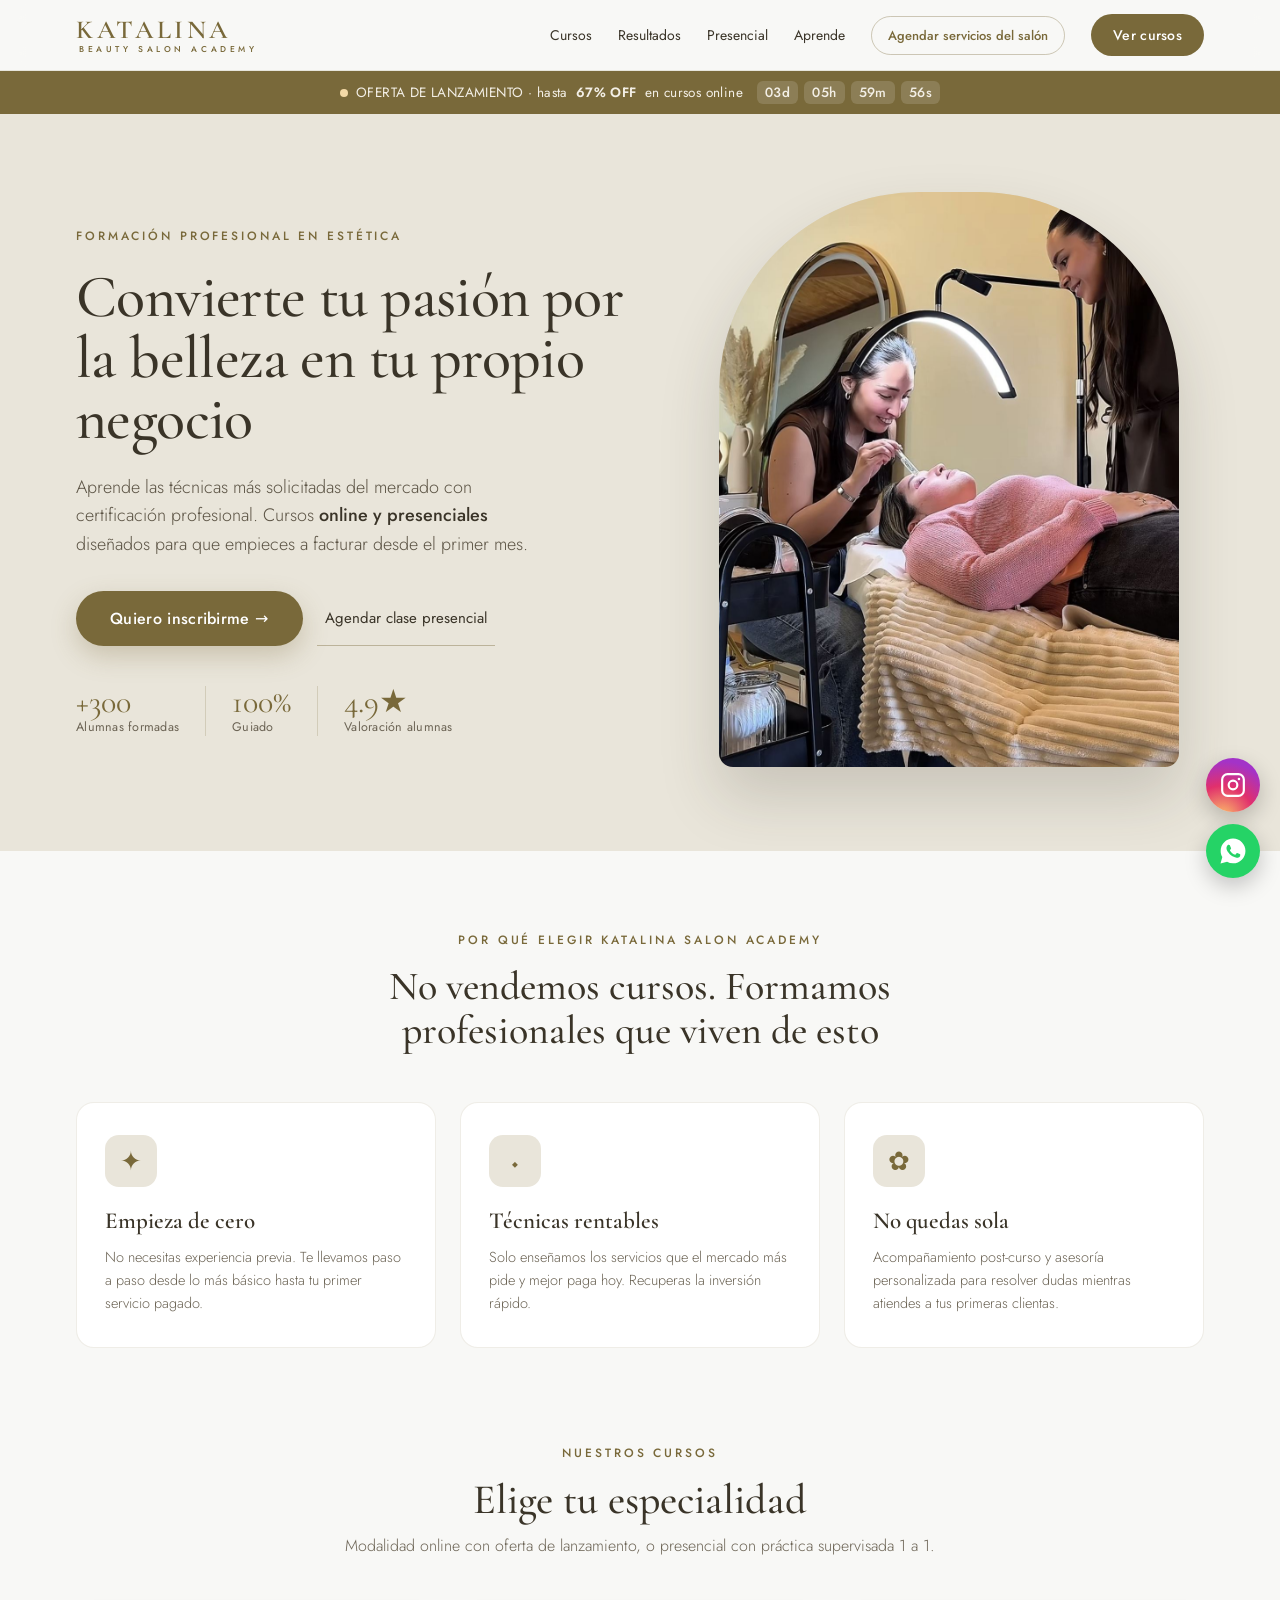
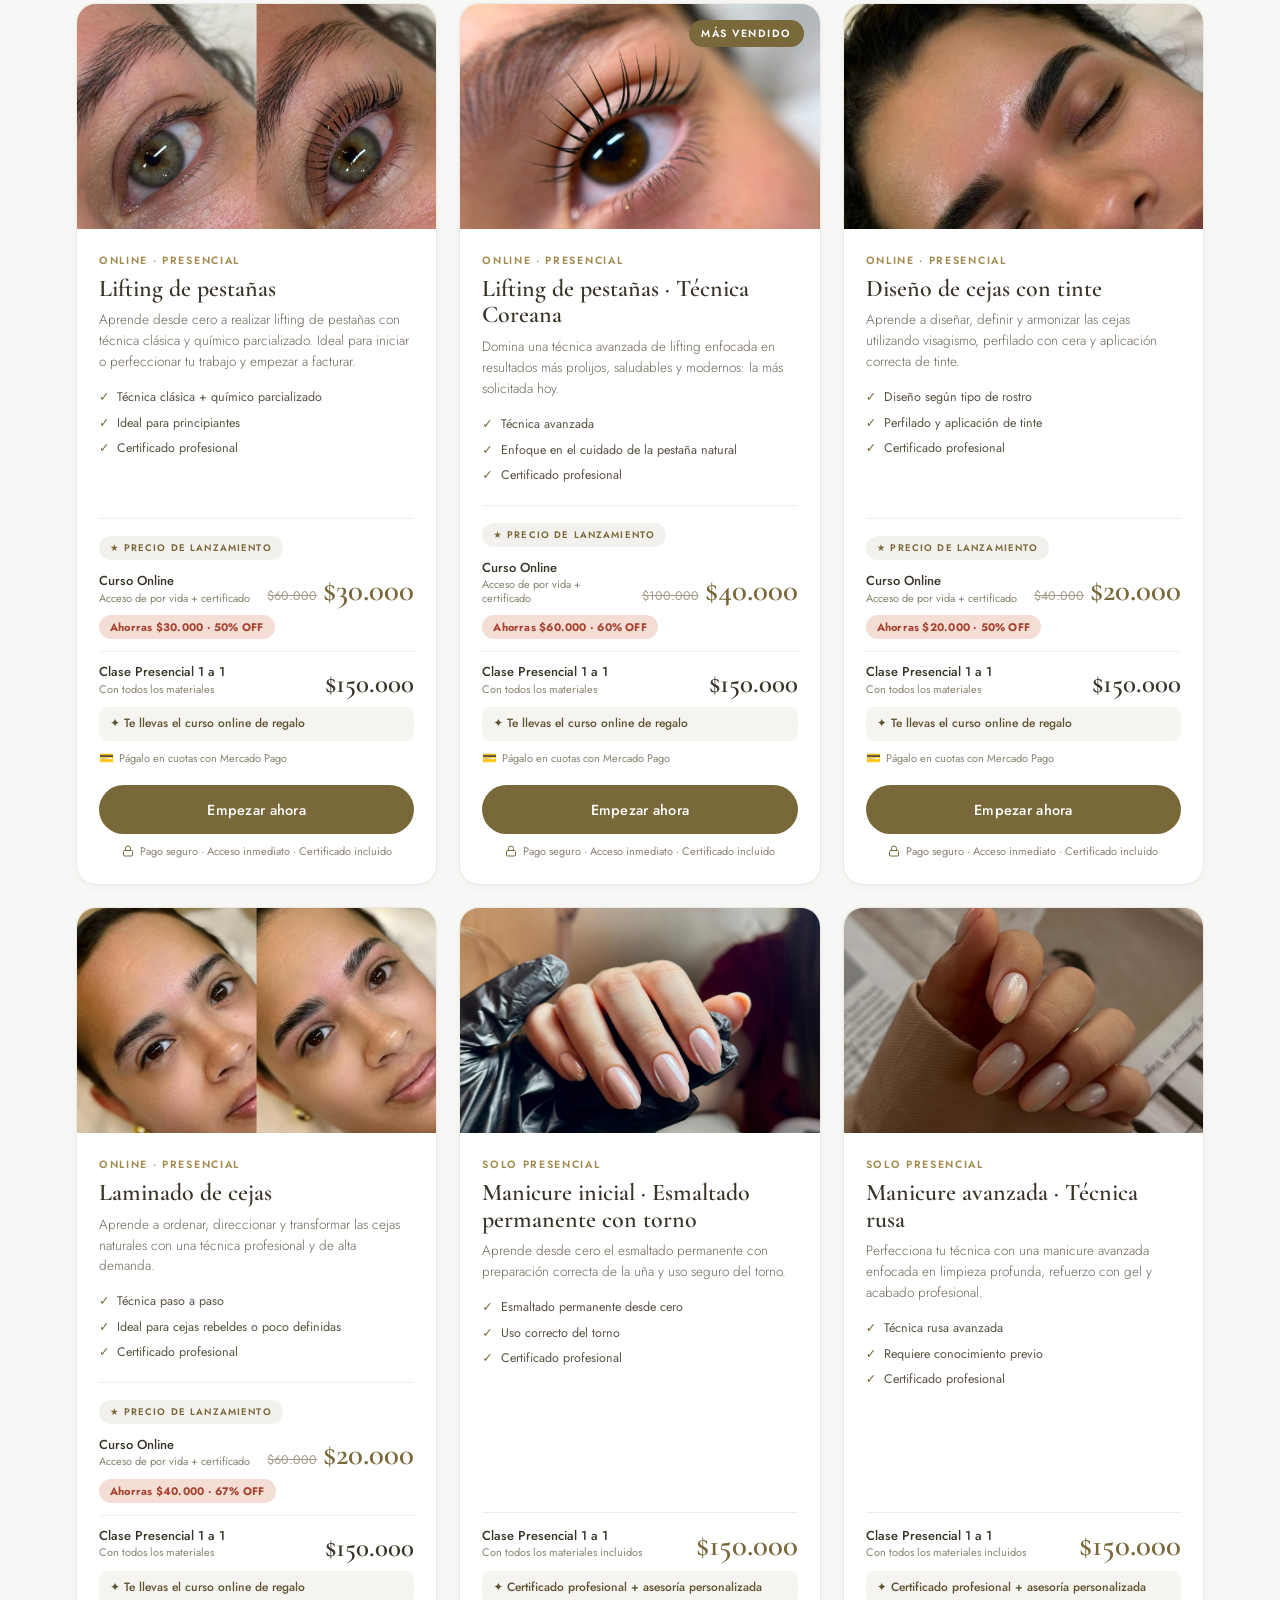
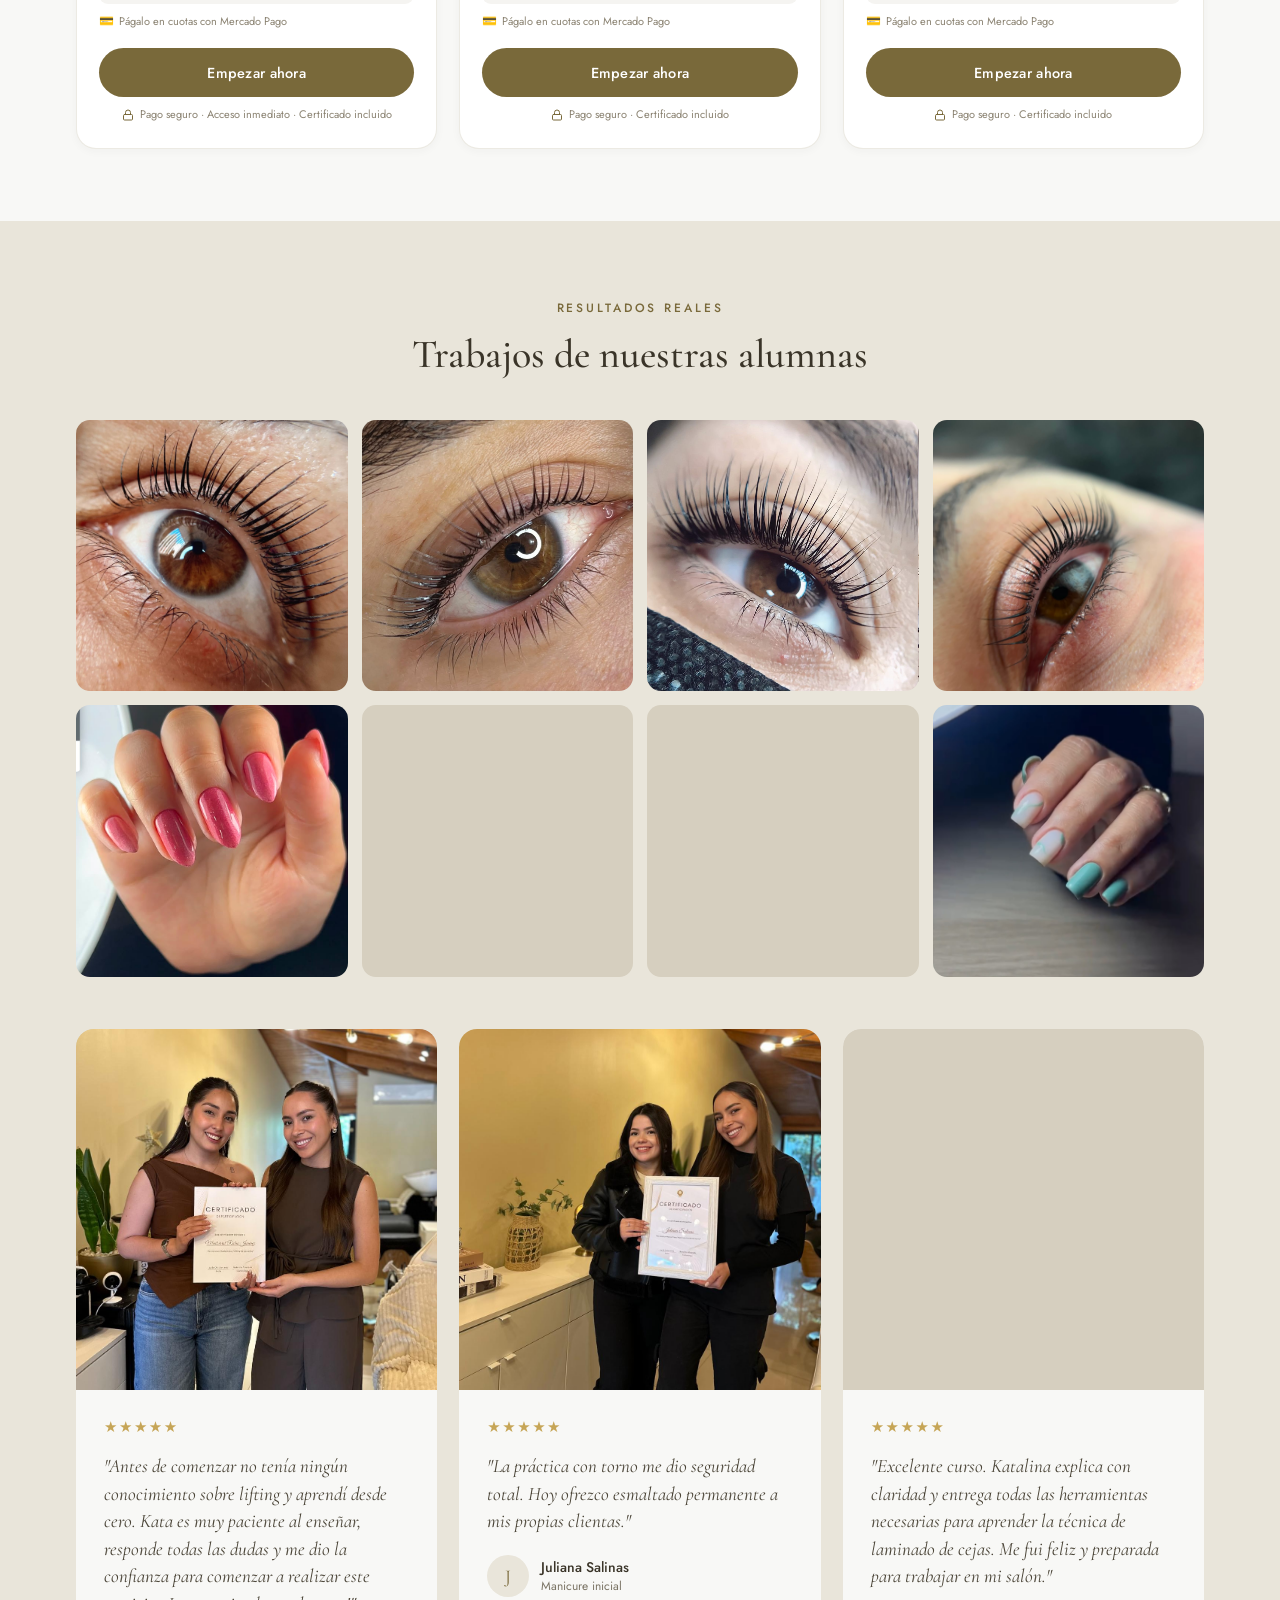
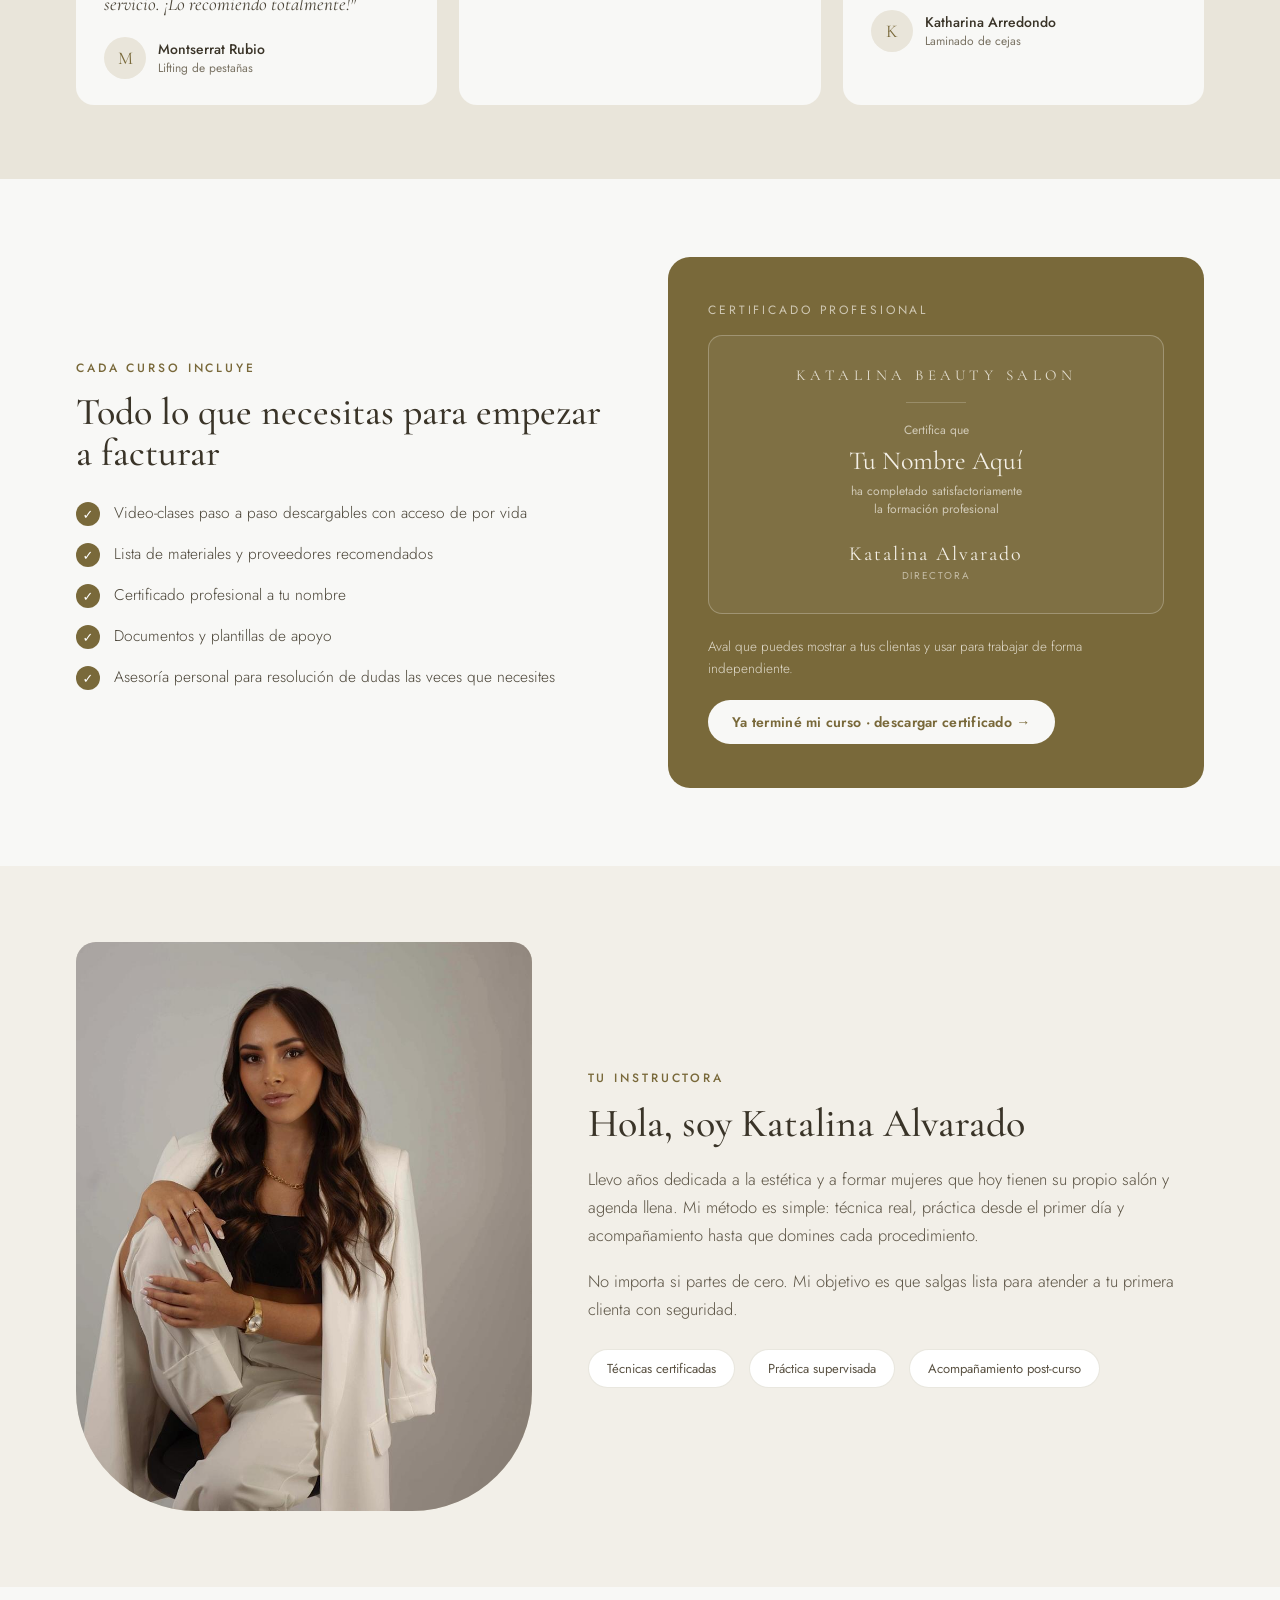
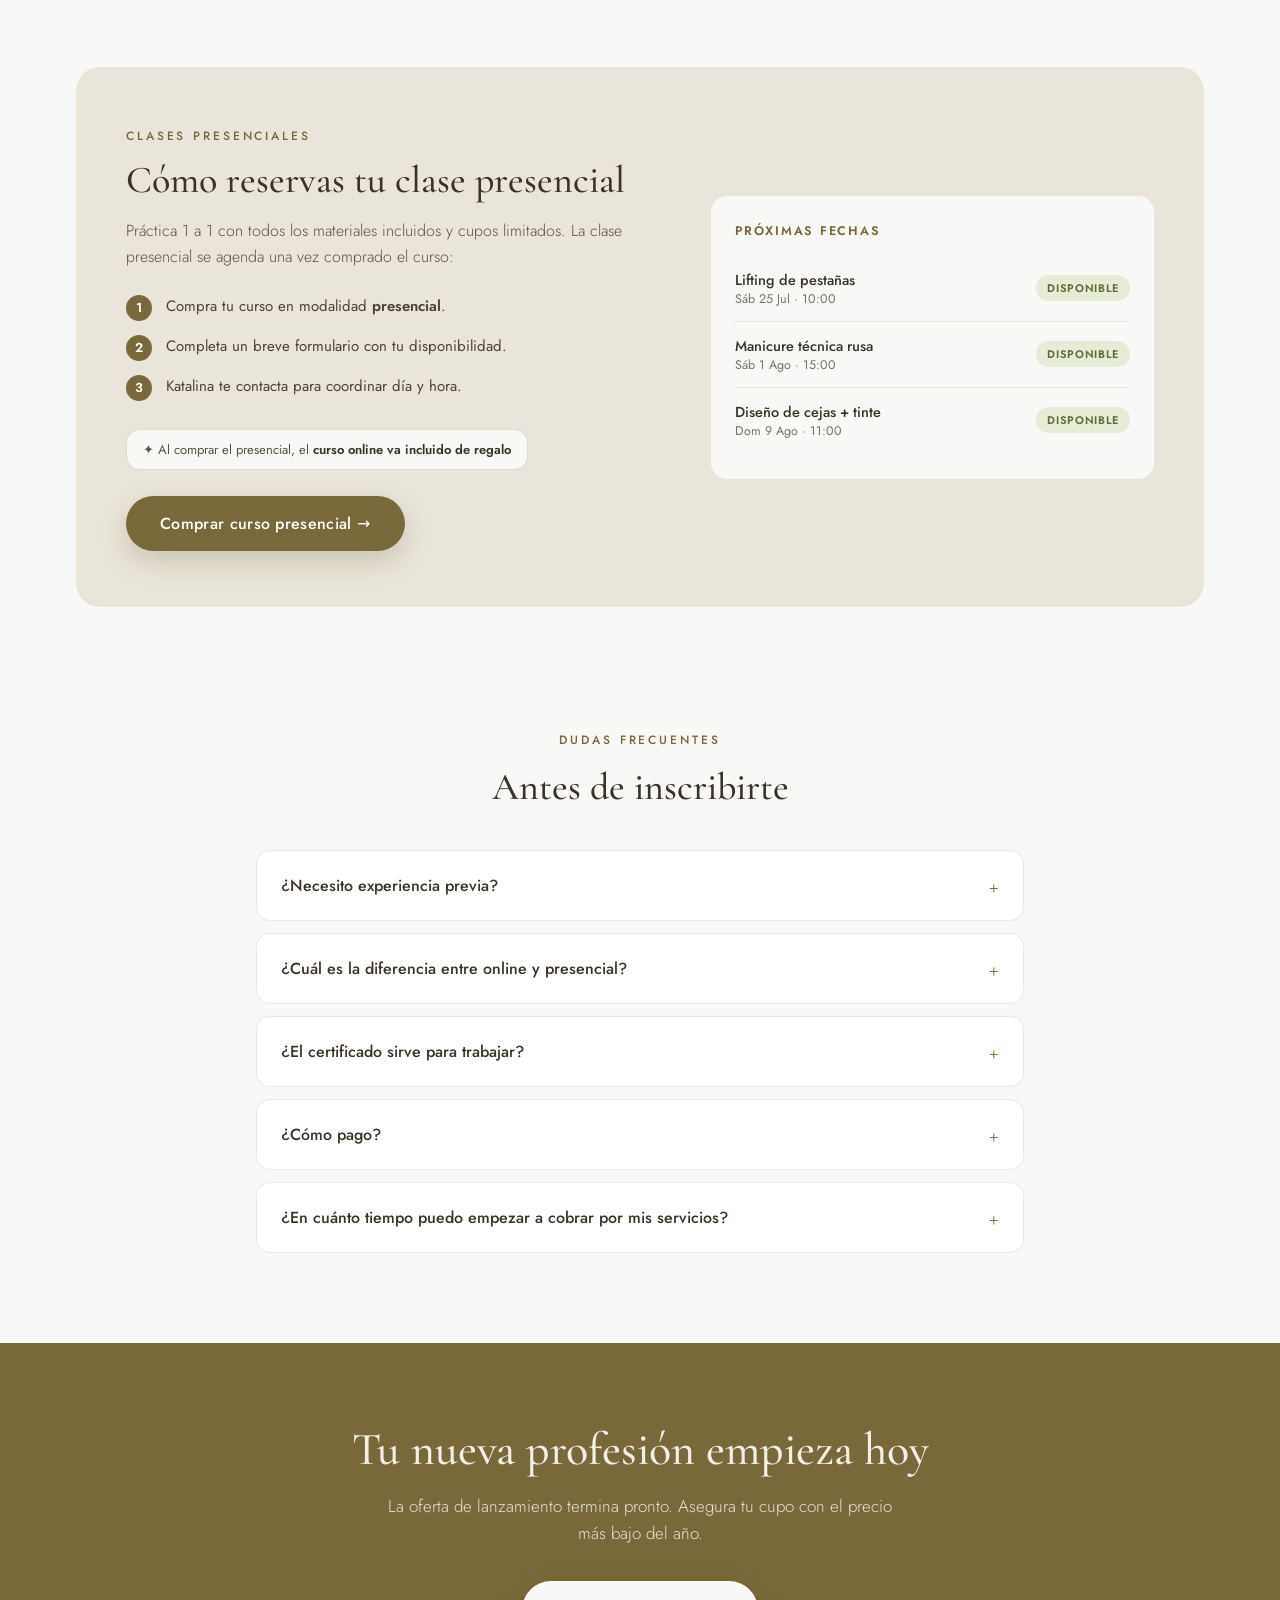
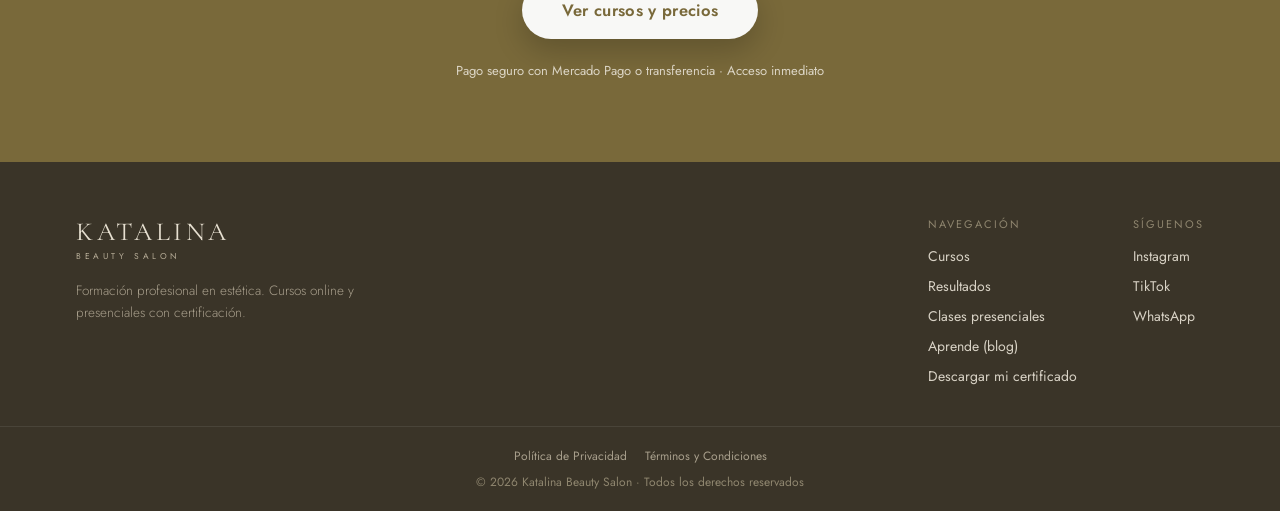
==== commit 016e1ba5: "Analitica: activar Meta Pixel (2834920643540853) - Pixel activo en landing y gracias; eventos Initia" ====
--- a/index.html
+++ b/index.html
@@ -1144,7 +1144,7 @@
 // ── ANALÍTICA ─────────────────────────────────────────────────────────────────
 // Pega tus IDs aquí cuando los tengas y se activan solos. Vacío = desactivado.
 const GA4_ID = 'G-RB86DDGWYJ';  // Google Analytics 4
-const META_PIXEL_ID = '';   // Meta (Facebook/Instagram) Pixel, ej: '123456789012345'
+const META_PIXEL_ID = '2834920643540853';   // Meta (Facebook/Instagram) Pixel
 
 if (GA4_ID) {
   const s=document.createElement('script'); s.async=true;
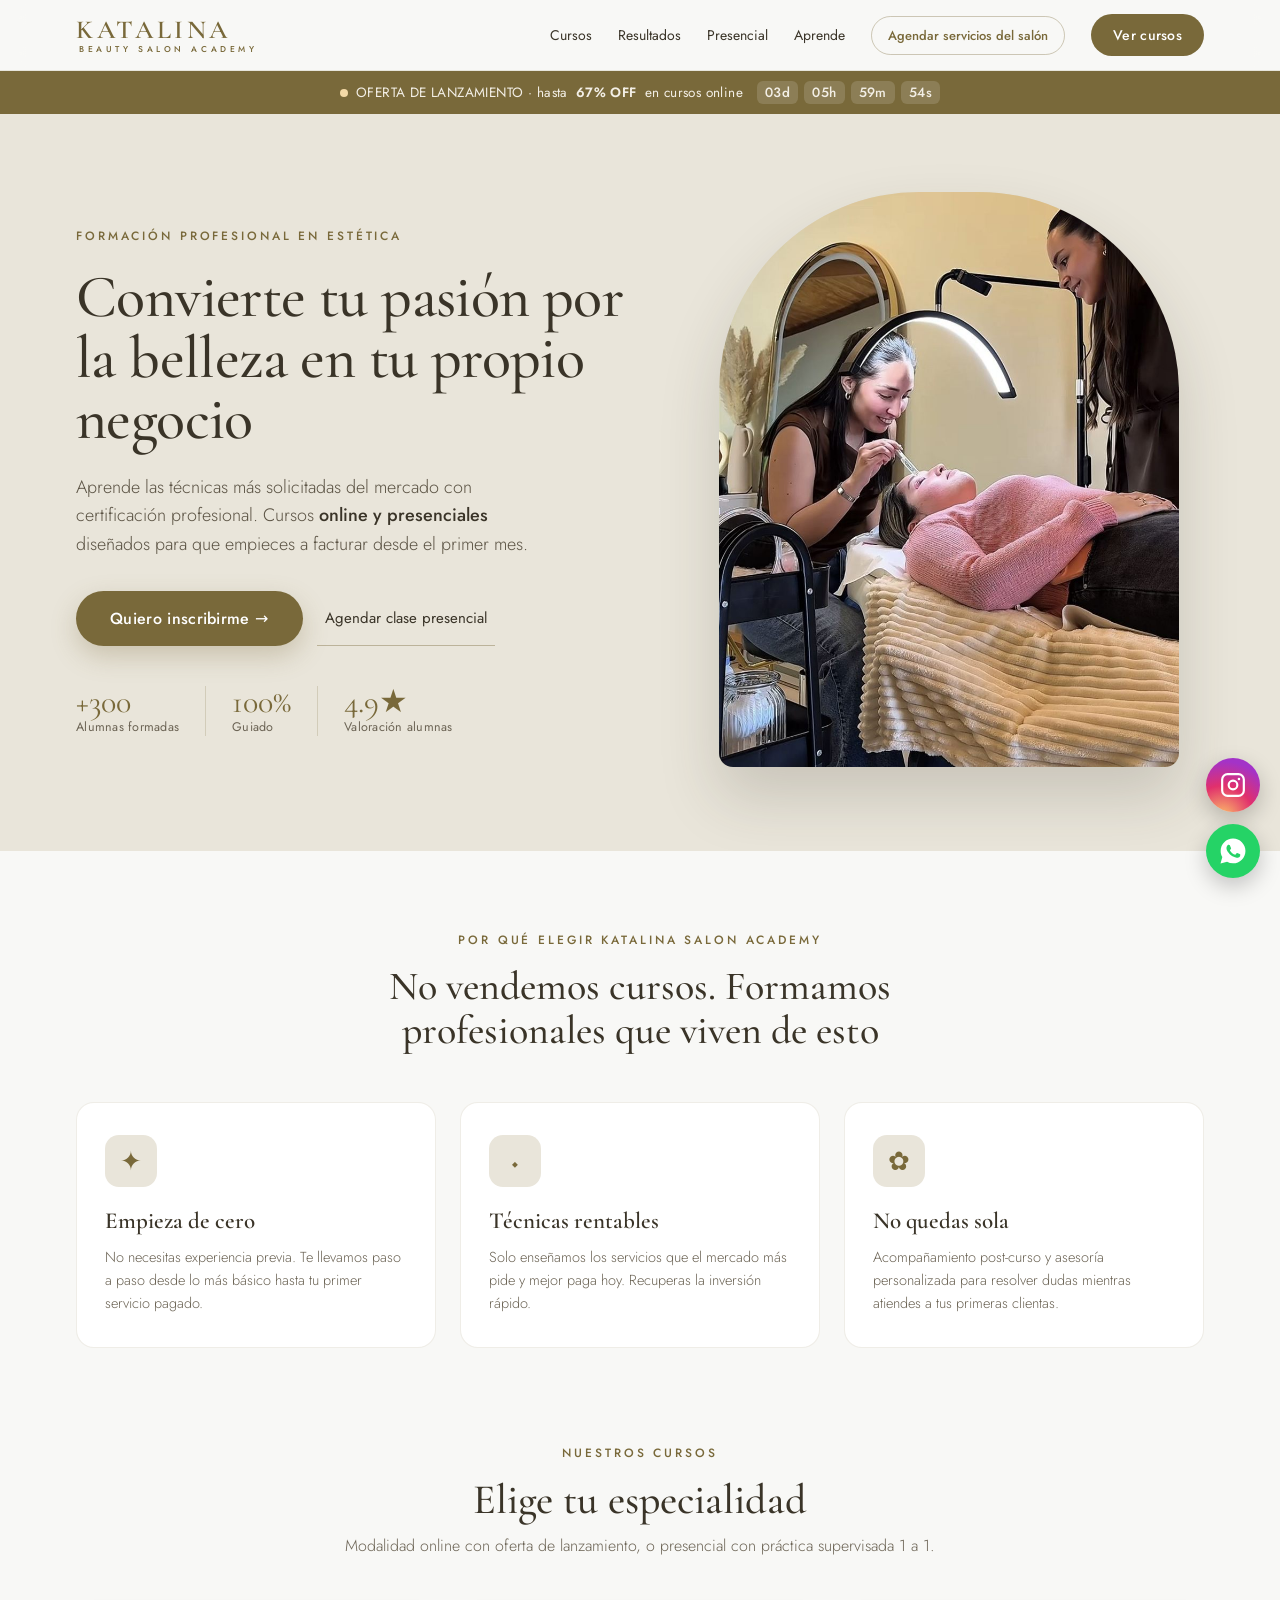
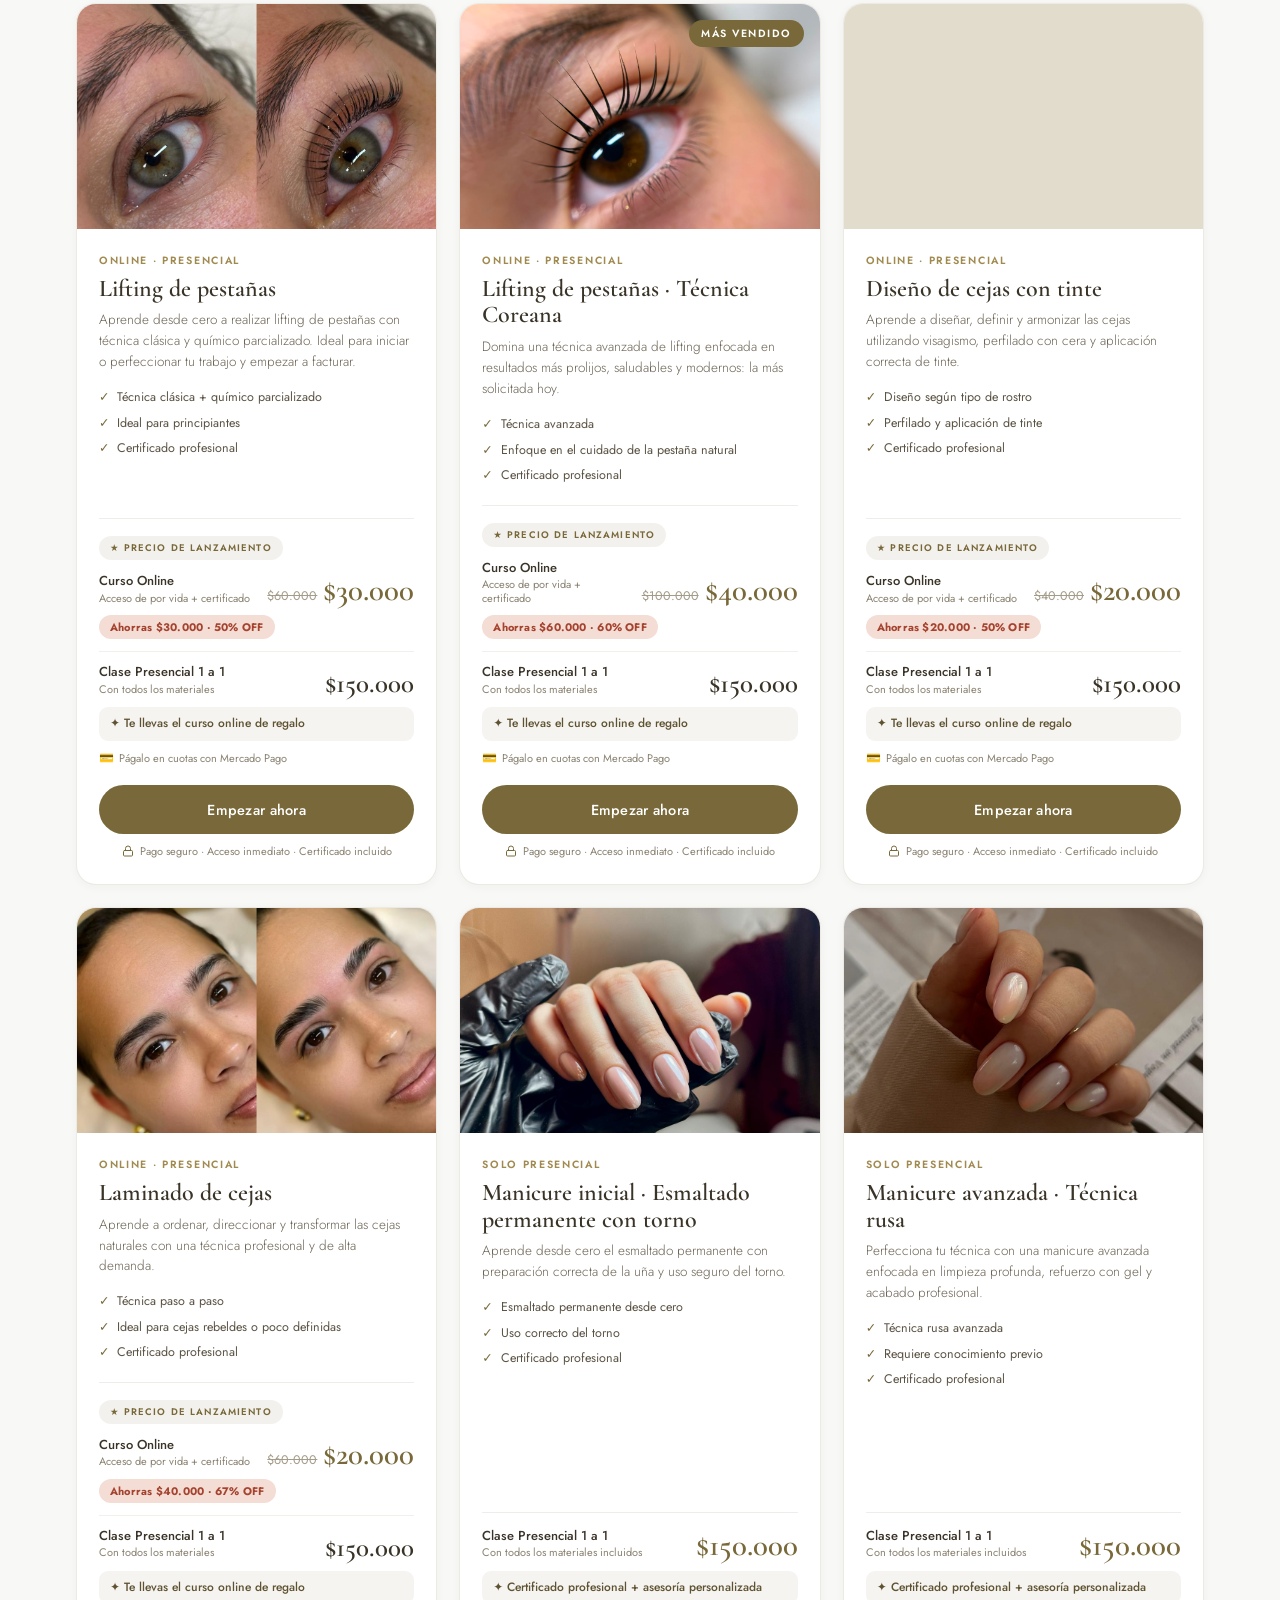
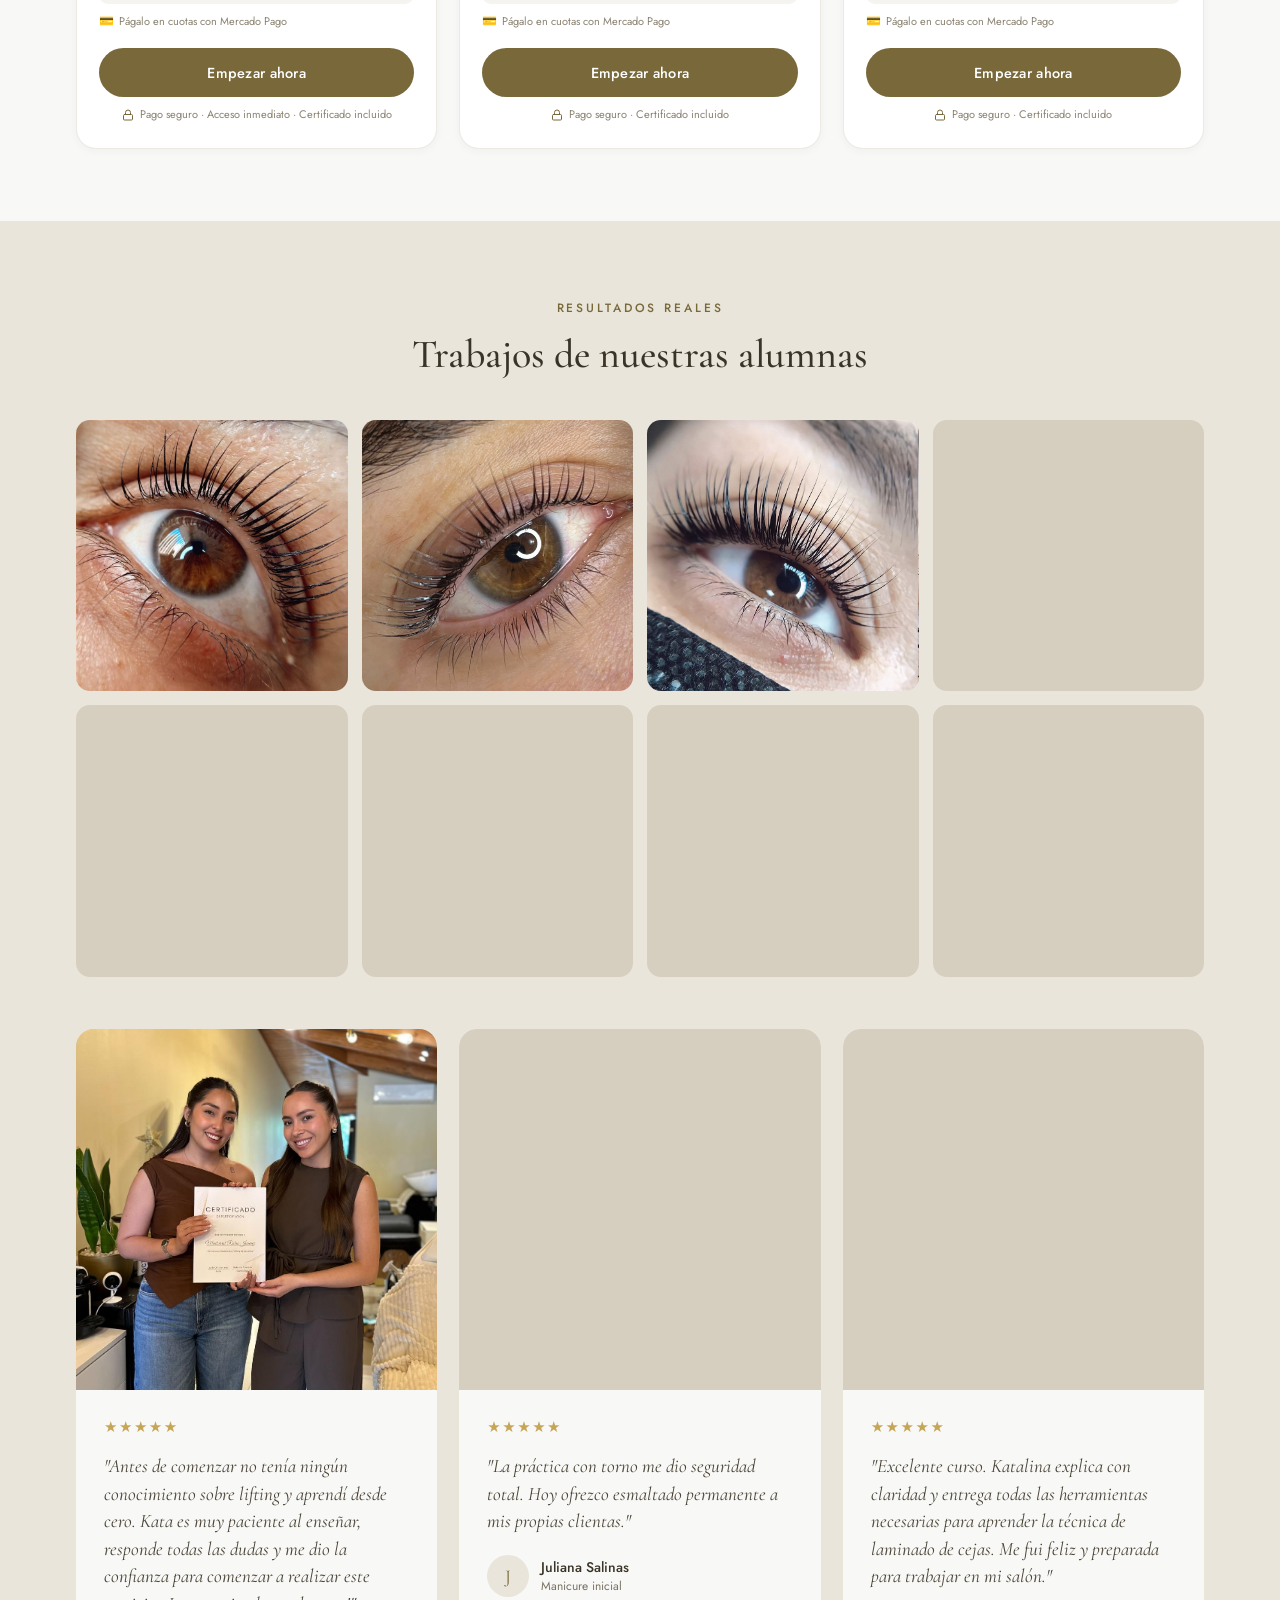
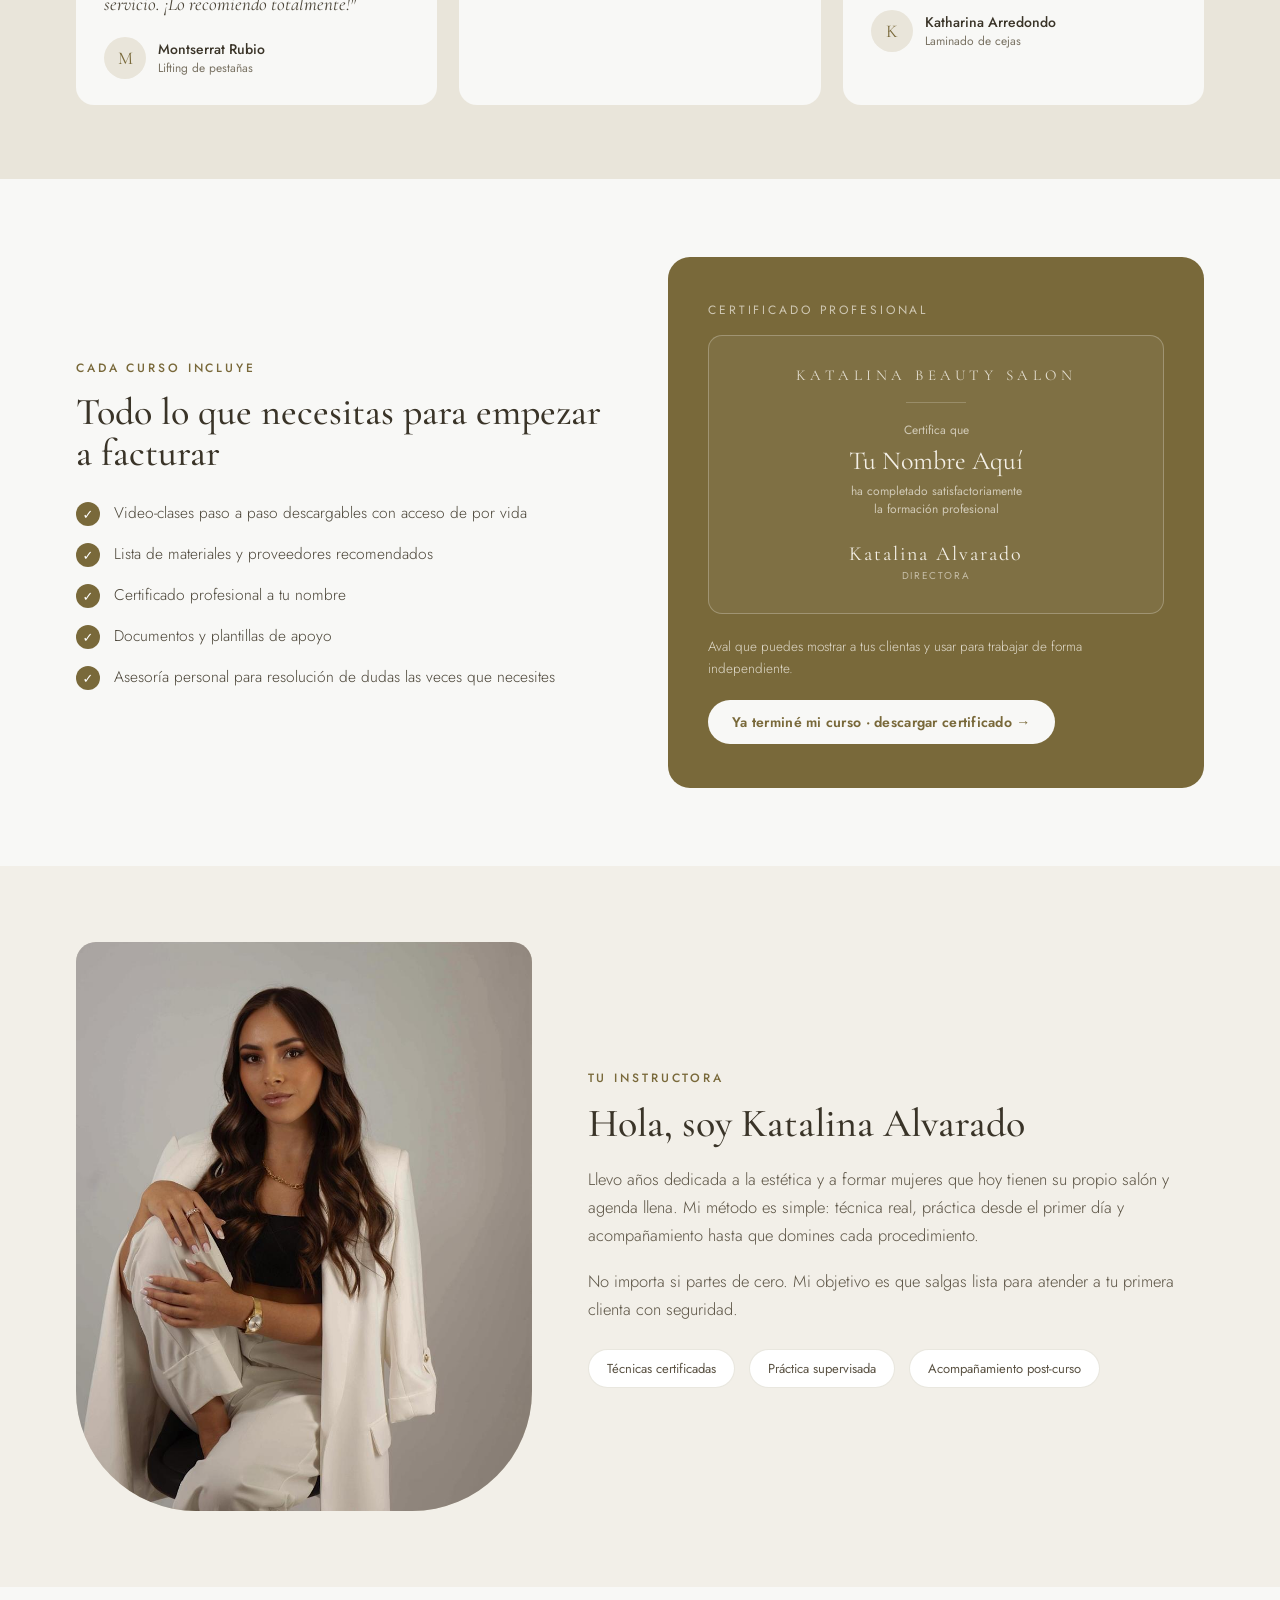
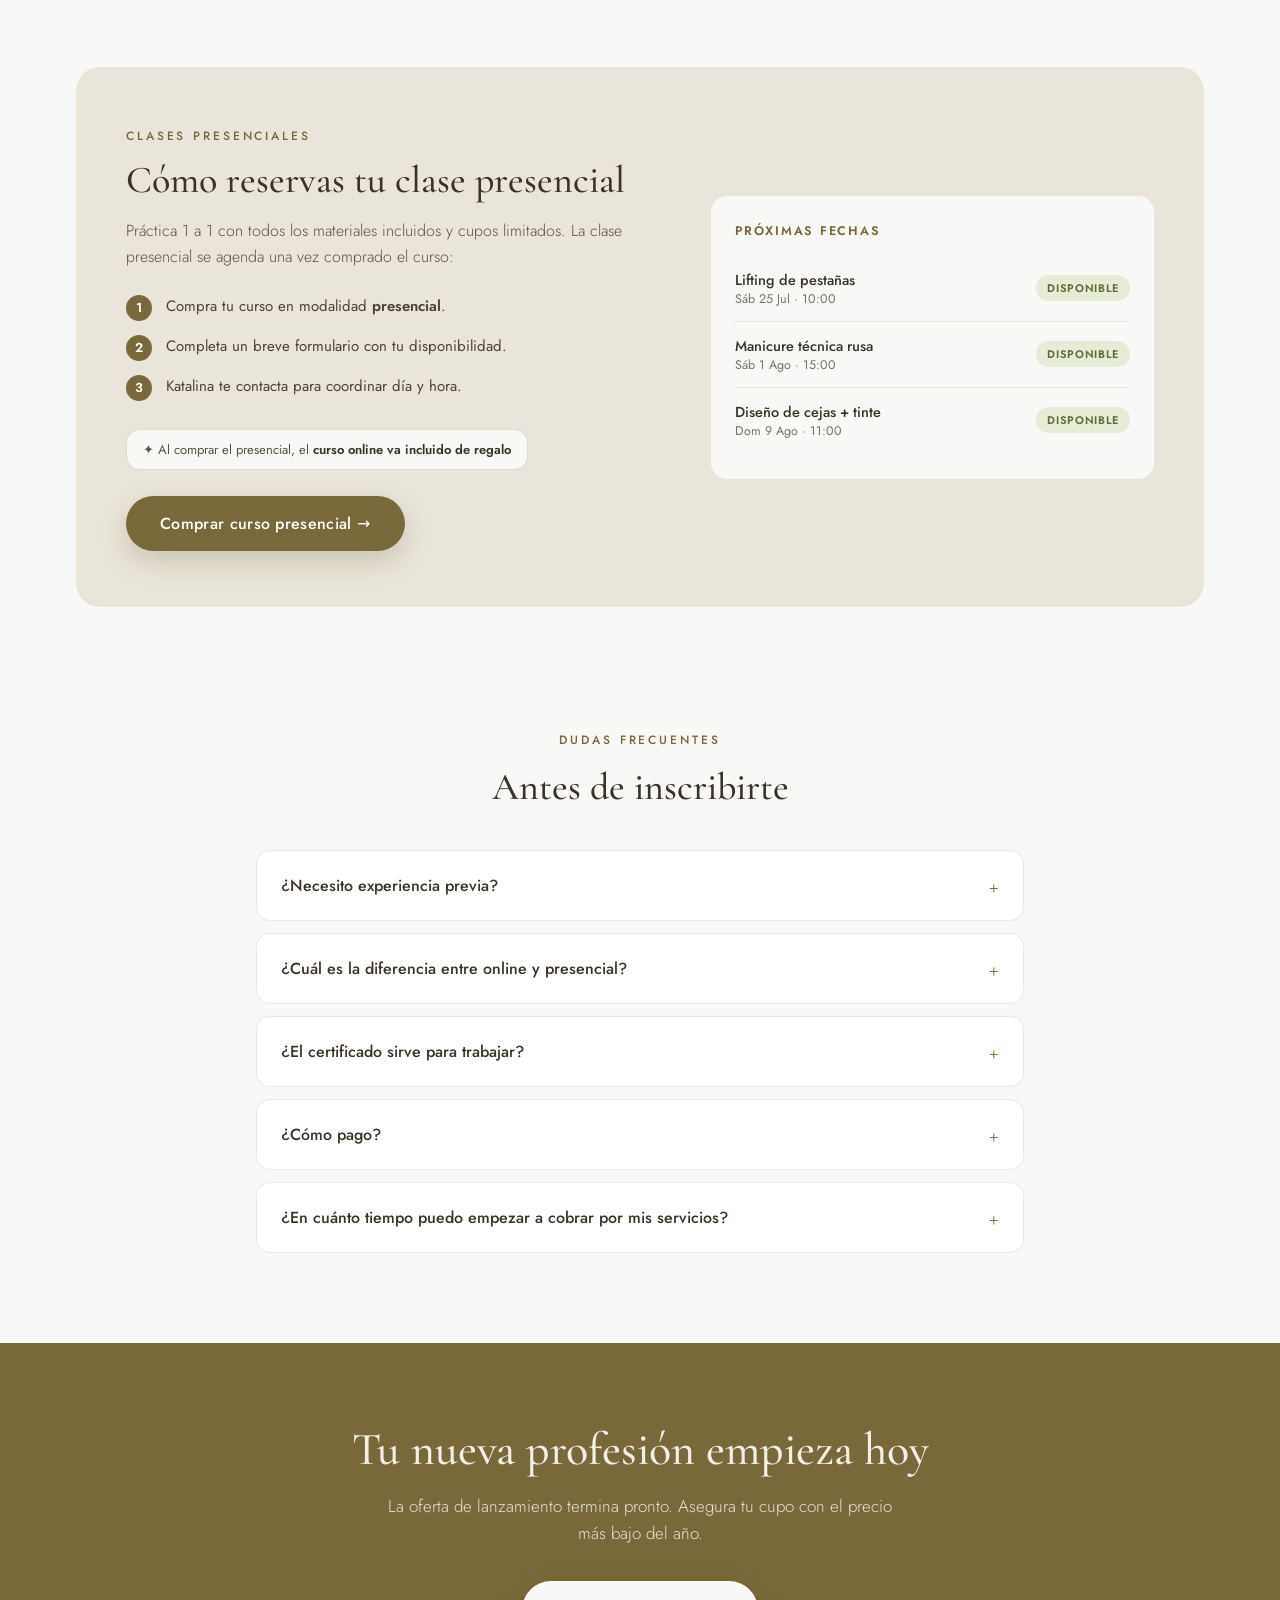
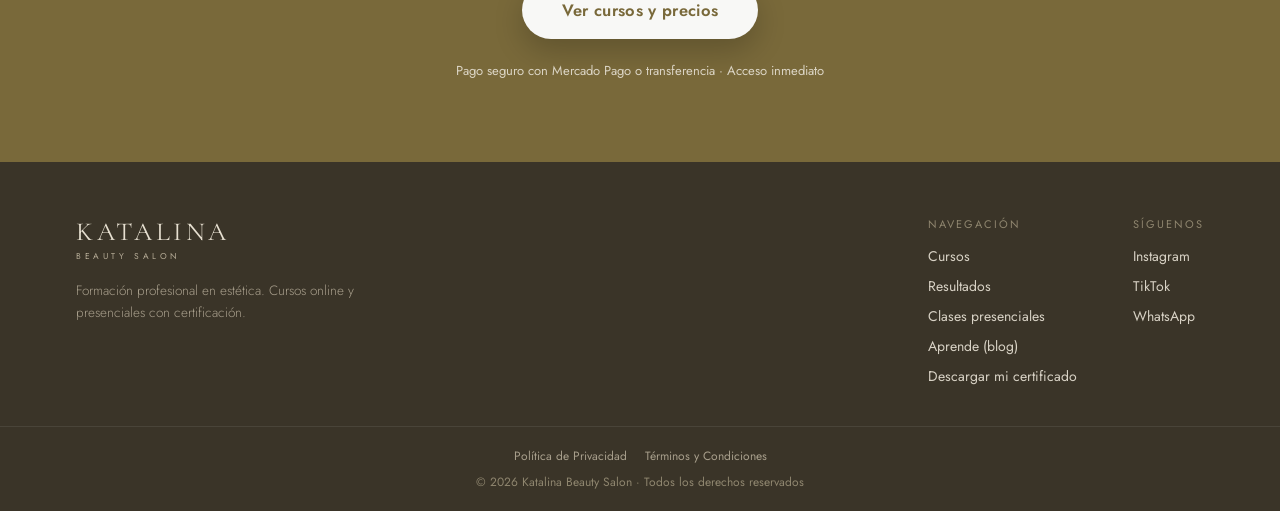
==== commit d27f6f3a: "Rendimiento movil: comprimir imagenes pesadas + preload del hero - Recomprimir hero e imagenes mas p" ====
--- a/index.html
+++ b/index.html
@@ -25,6 +25,7 @@
 <meta property="og:image" content="https://katalinasalon.cl/assets/og-image.jpg">
 <meta property="og:image:width" content="1200">
 <meta property="og:image:height" content="630">
+<meta property="og:image:alt" content="Katalina Beauty Salon Academy — cursos de estética con certificación">
 <meta property="og:url" content="https://katalinasalon.cl/">
 <meta property="og:locale" content="es_CL">
 
@@ -36,6 +37,7 @@
 
 <link rel="preconnect" href="https://fonts.googleapis.com">
 <link rel="preconnect" href="https://fonts.gstatic.com" crossorigin>
+<link rel="preload" as="image" href="assets/img_3615-jpg-mro5jneh-9met.jpeg" fetchpriority="high">
 <link href="https://fonts.googleapis.com/css2?family=Cormorant+Garamond:ital,wght@0,400;0,500;0,600;1,400&family=Jost:wght@300;400;500;600&display=swap" rel="stylesheet">
 <style>
 *{box-sizing:border-box}
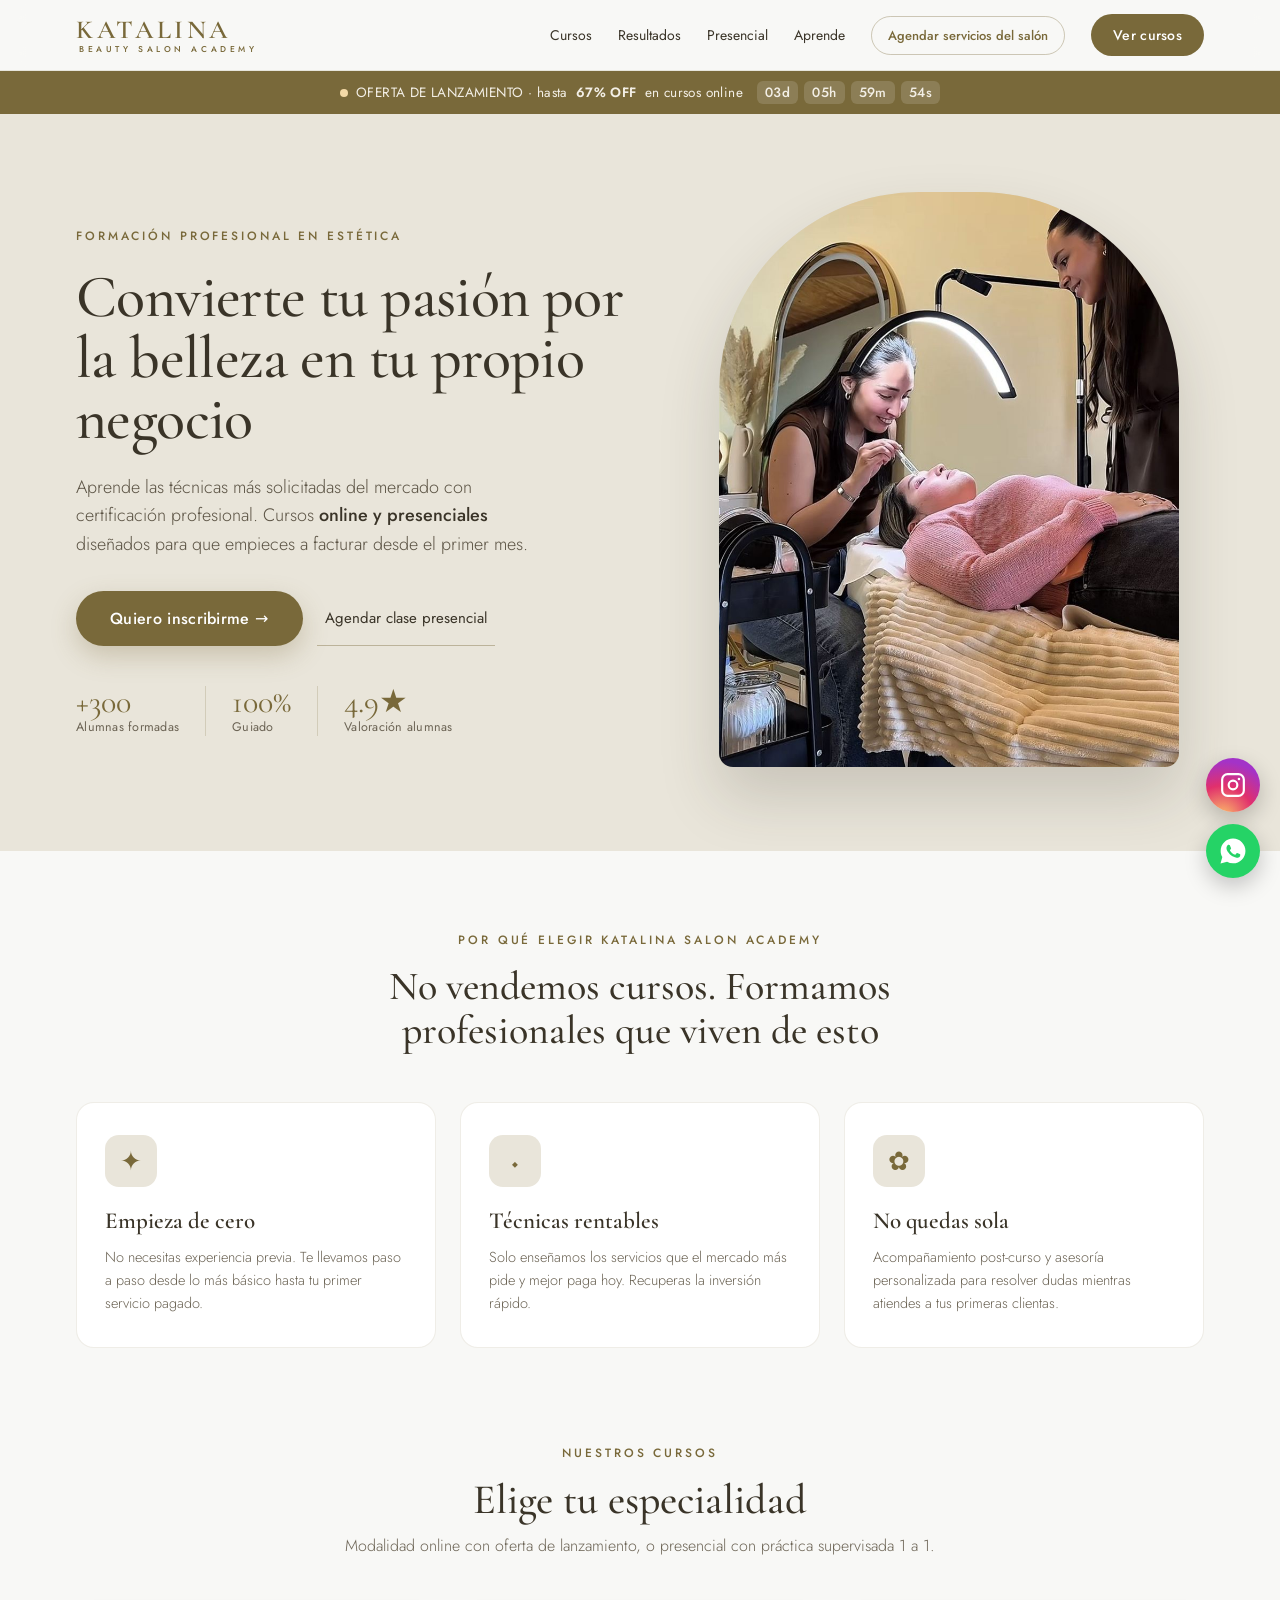
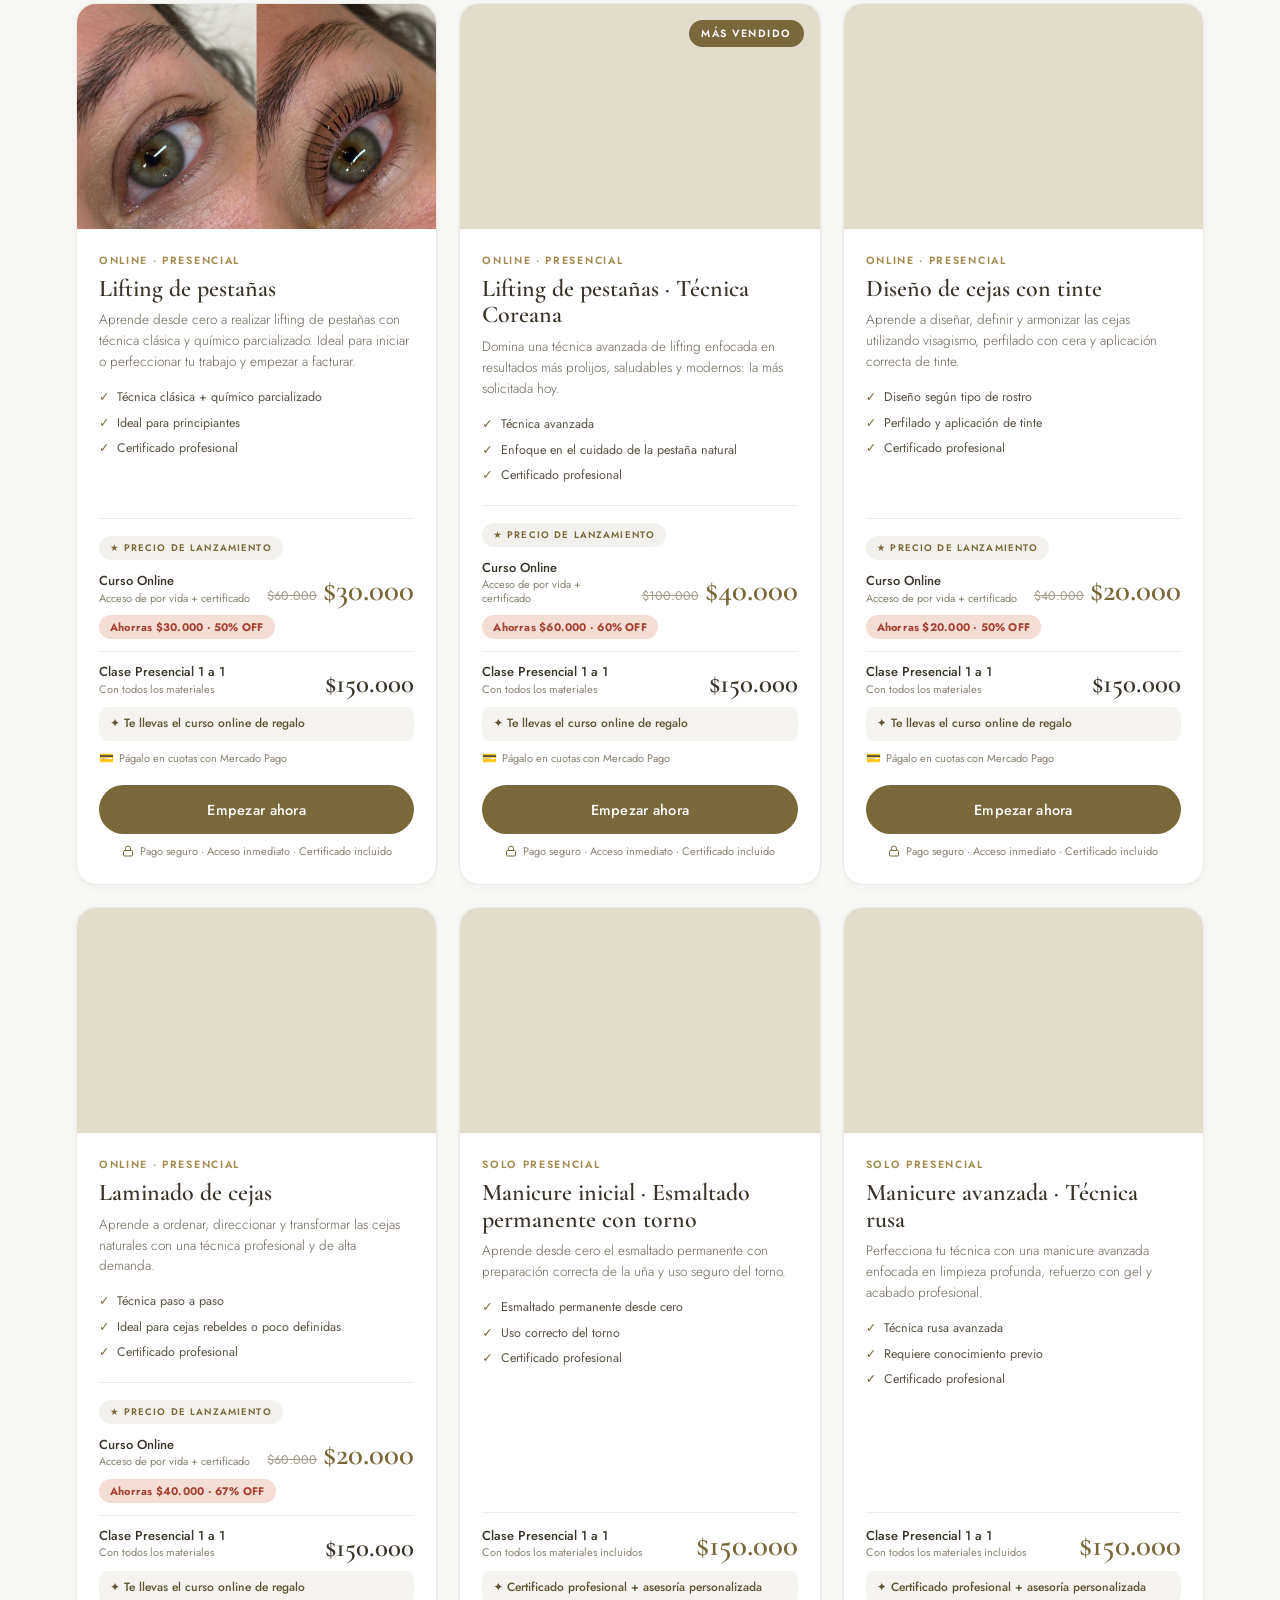
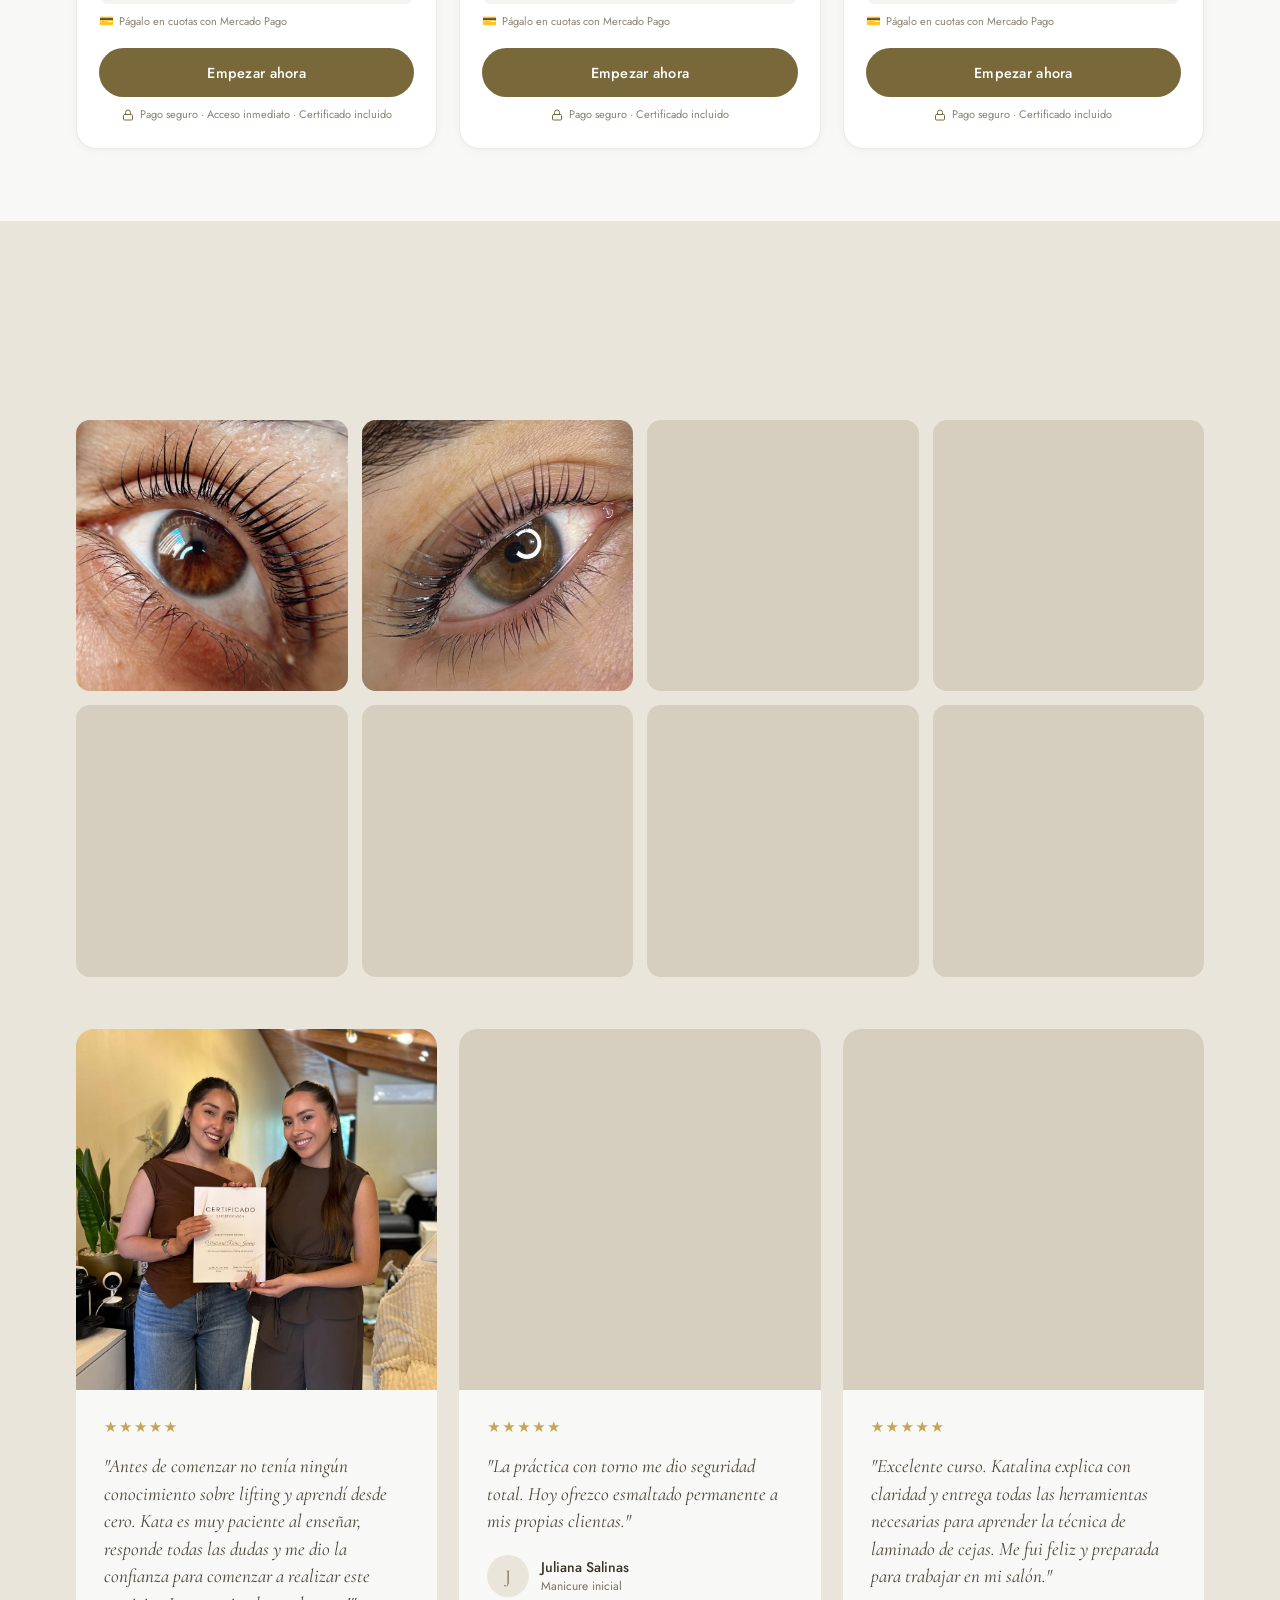
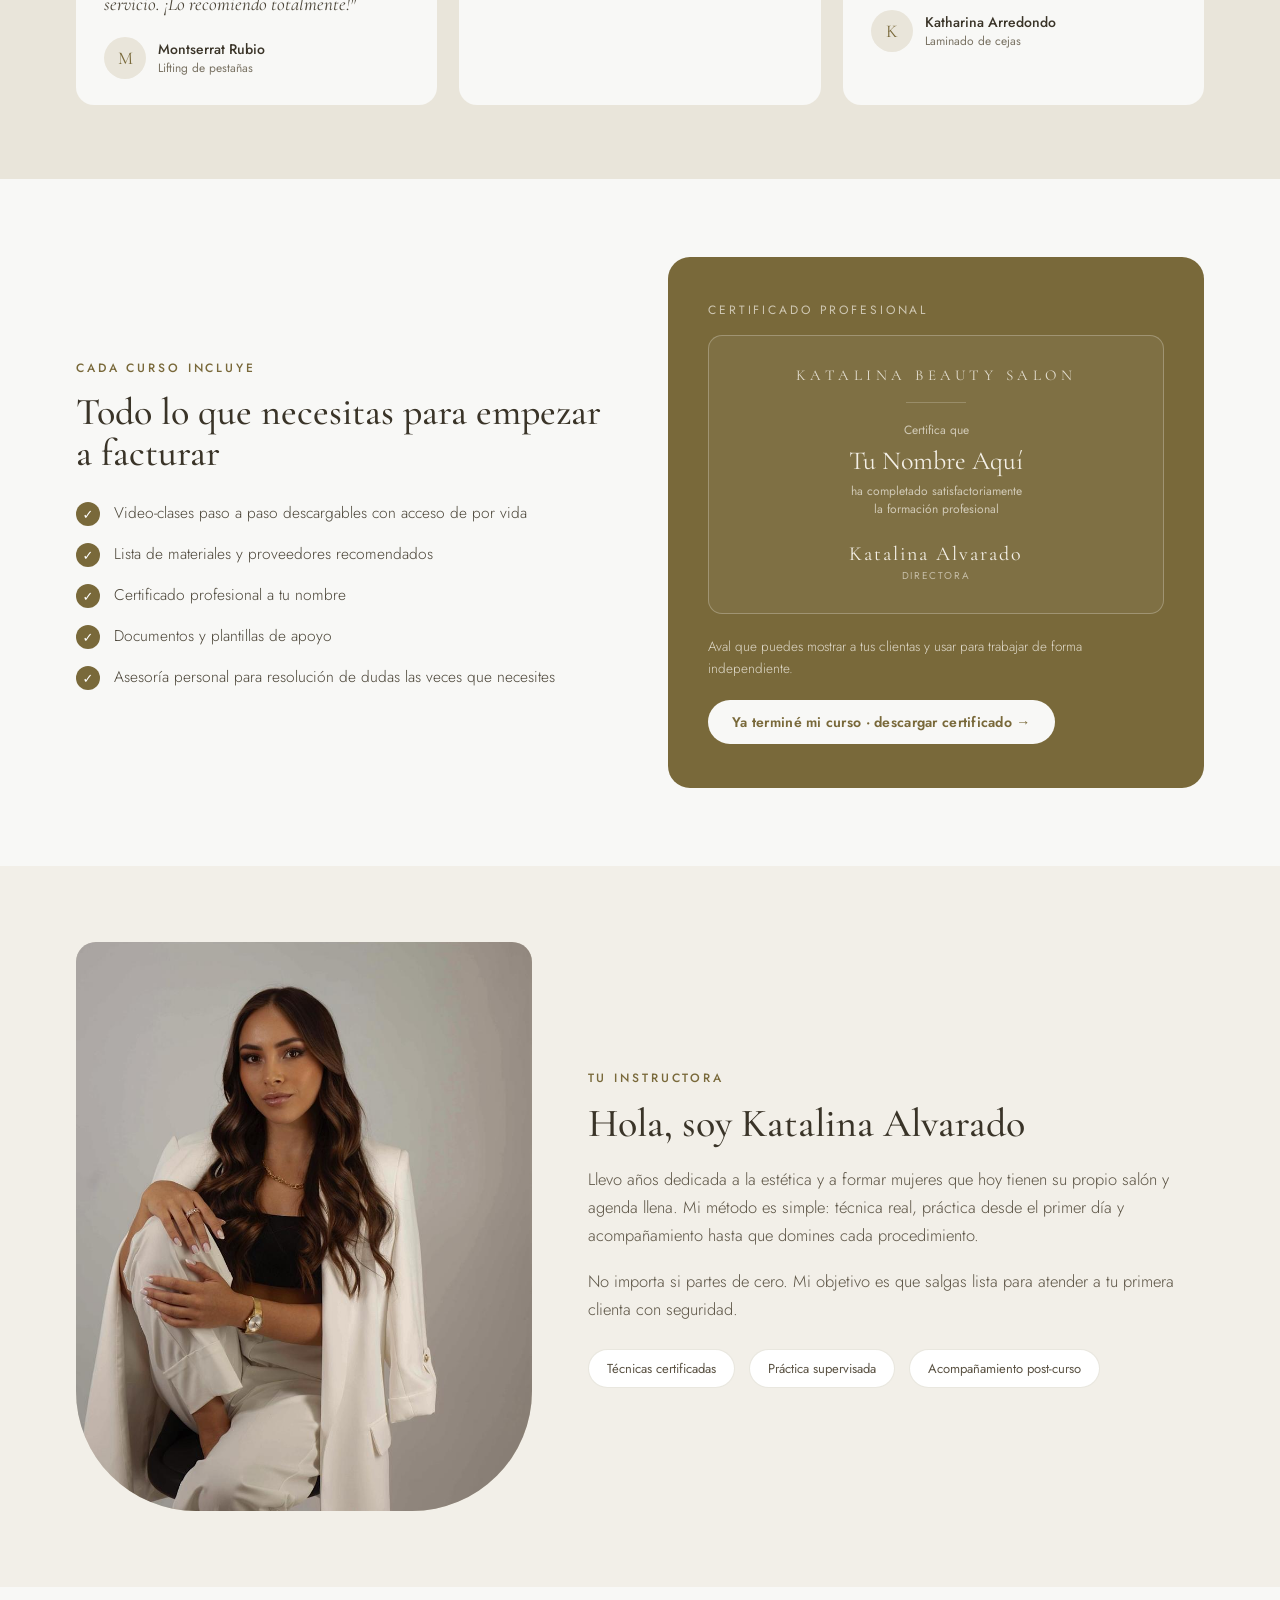
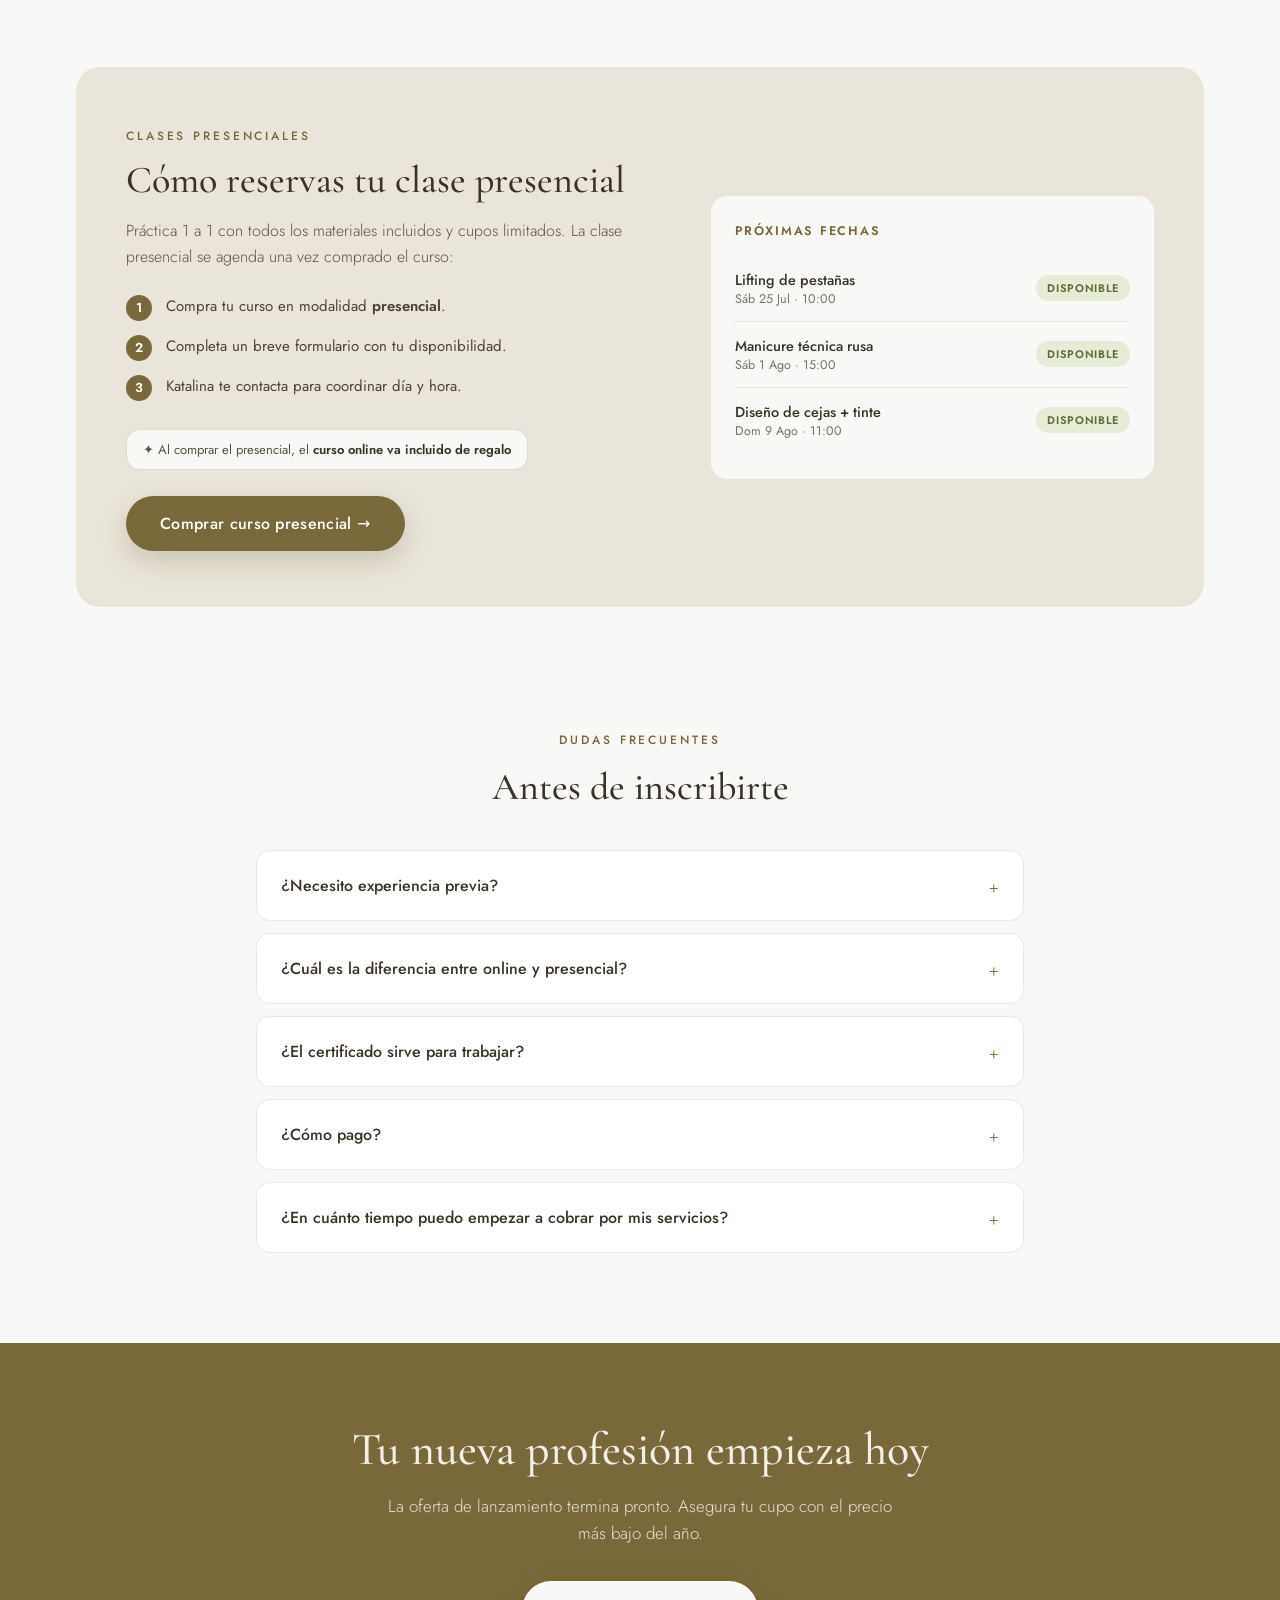
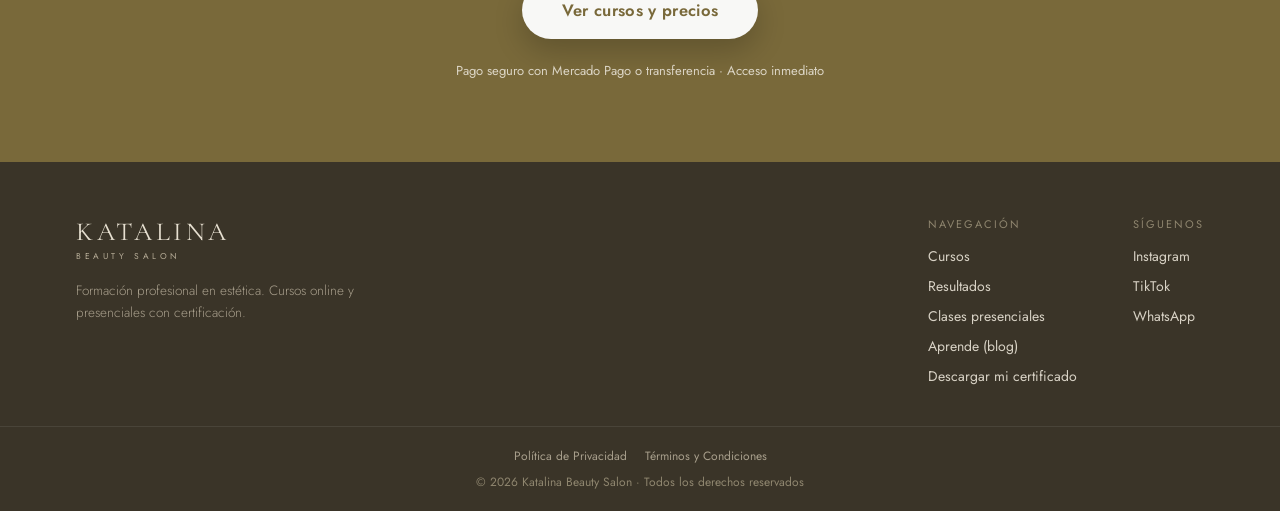
==== commit 7eb68ad4: "Verificacion de dominio en Meta (facebook-domain-verification) Co-Authored-By: Claude Opus 4.8 <nore" ====
--- a/index.html
+++ b/index.html
@@ -34,6 +34,7 @@
 <meta name="twitter:title" content="Katalina Beauty Salon Academy · Cursos de estética con certificado">
 <meta name="twitter:description" content="Lifting de pestañas, laminado y diseño de cejas, y manicure. Cursos online con certificación. Oferta de lanzamiento hasta 67% OFF.">
 <meta name="twitter:image" content="https://katalinasalon.cl/assets/og-image.jpg">
+<meta name="facebook-domain-verification" content="1t75bqsgnyzsze0soru5pl7b2se1oa" />
 
 <link rel="preconnect" href="https://fonts.googleapis.com">
 <link rel="preconnect" href="https://fonts.gstatic.com" crossorigin>
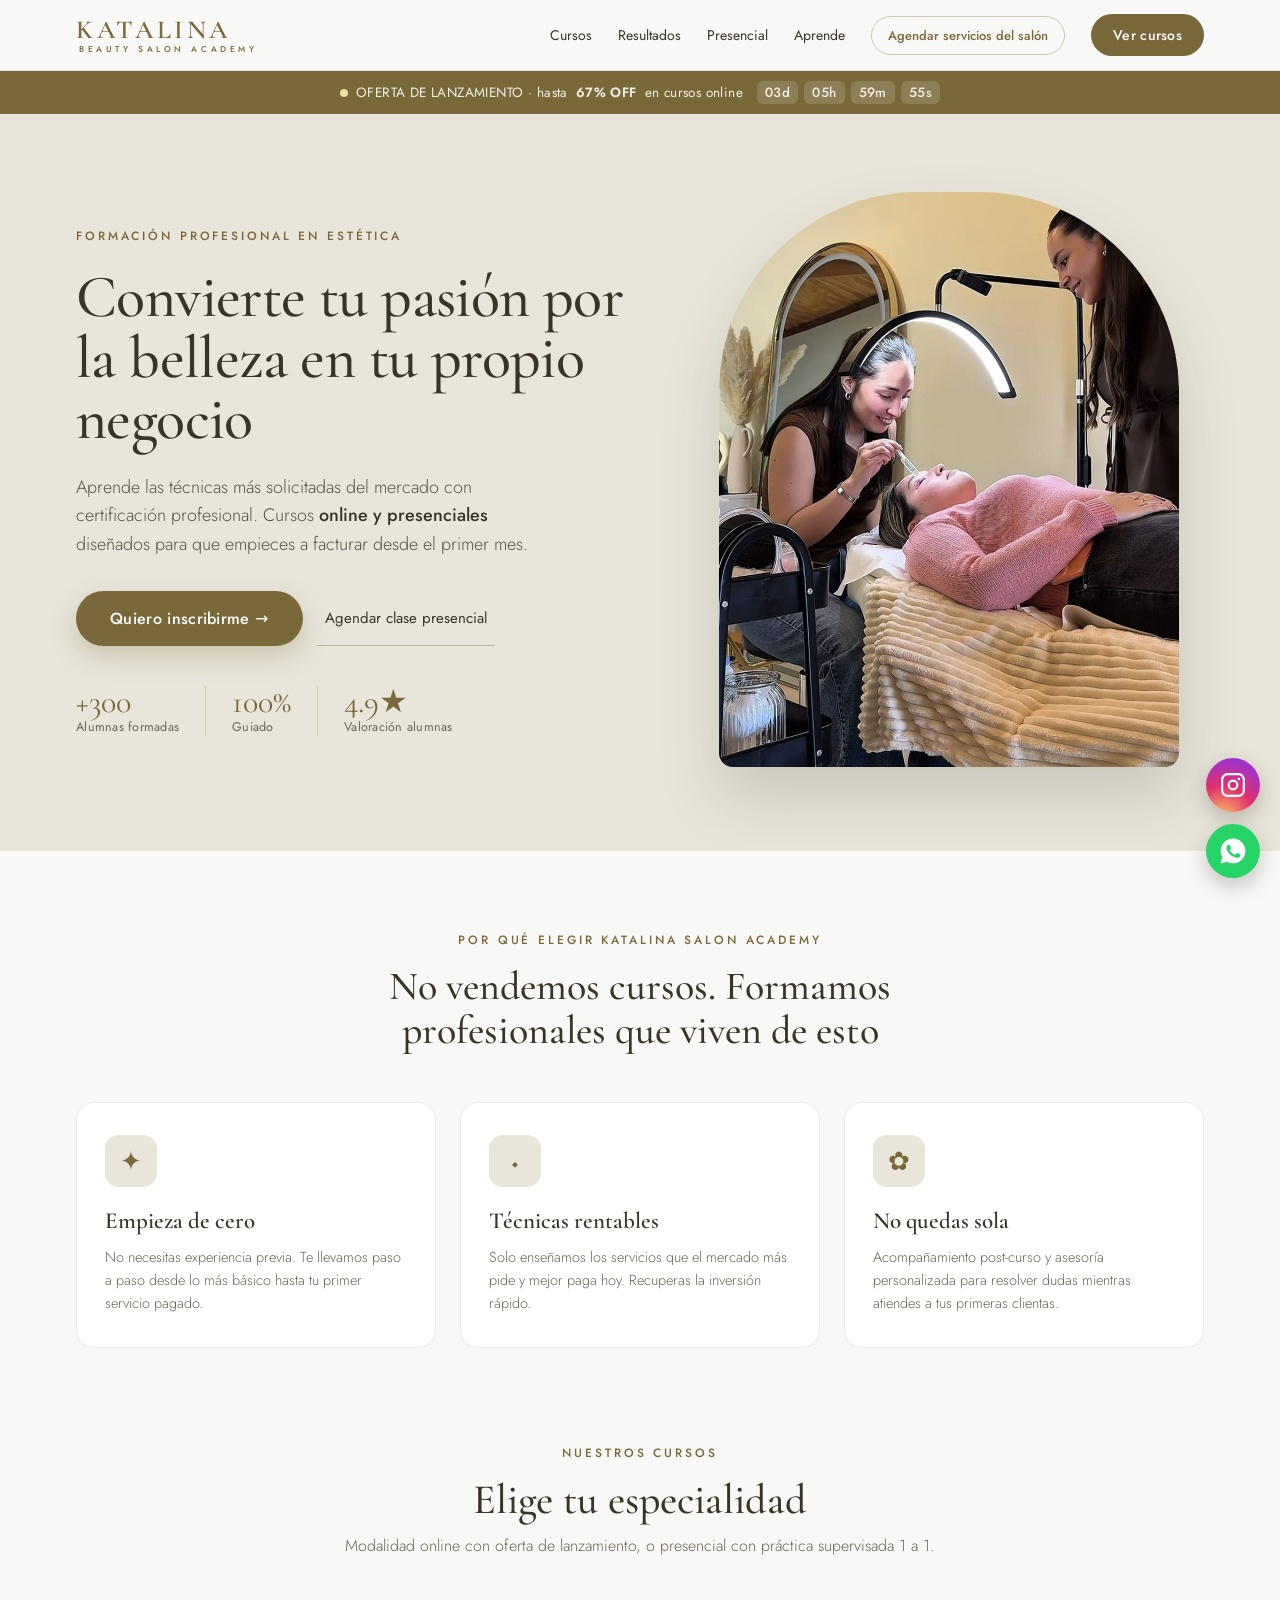
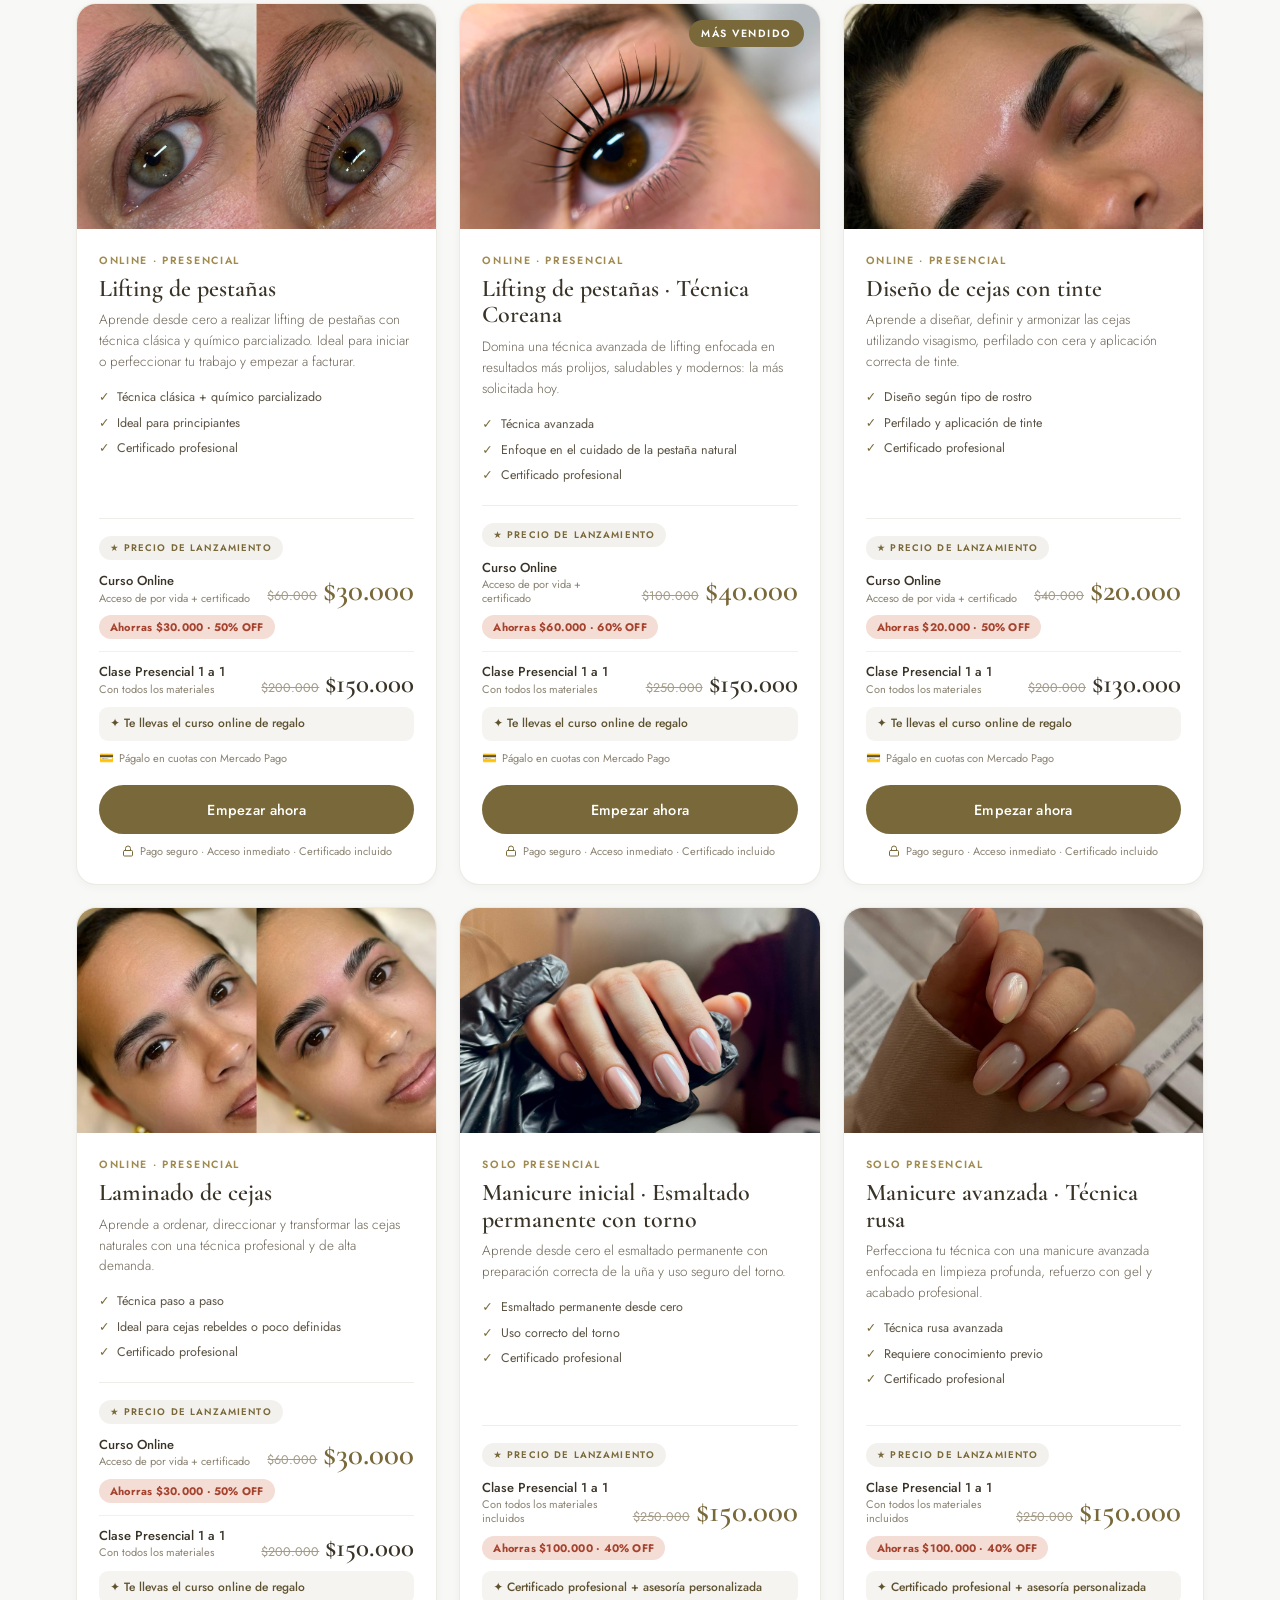
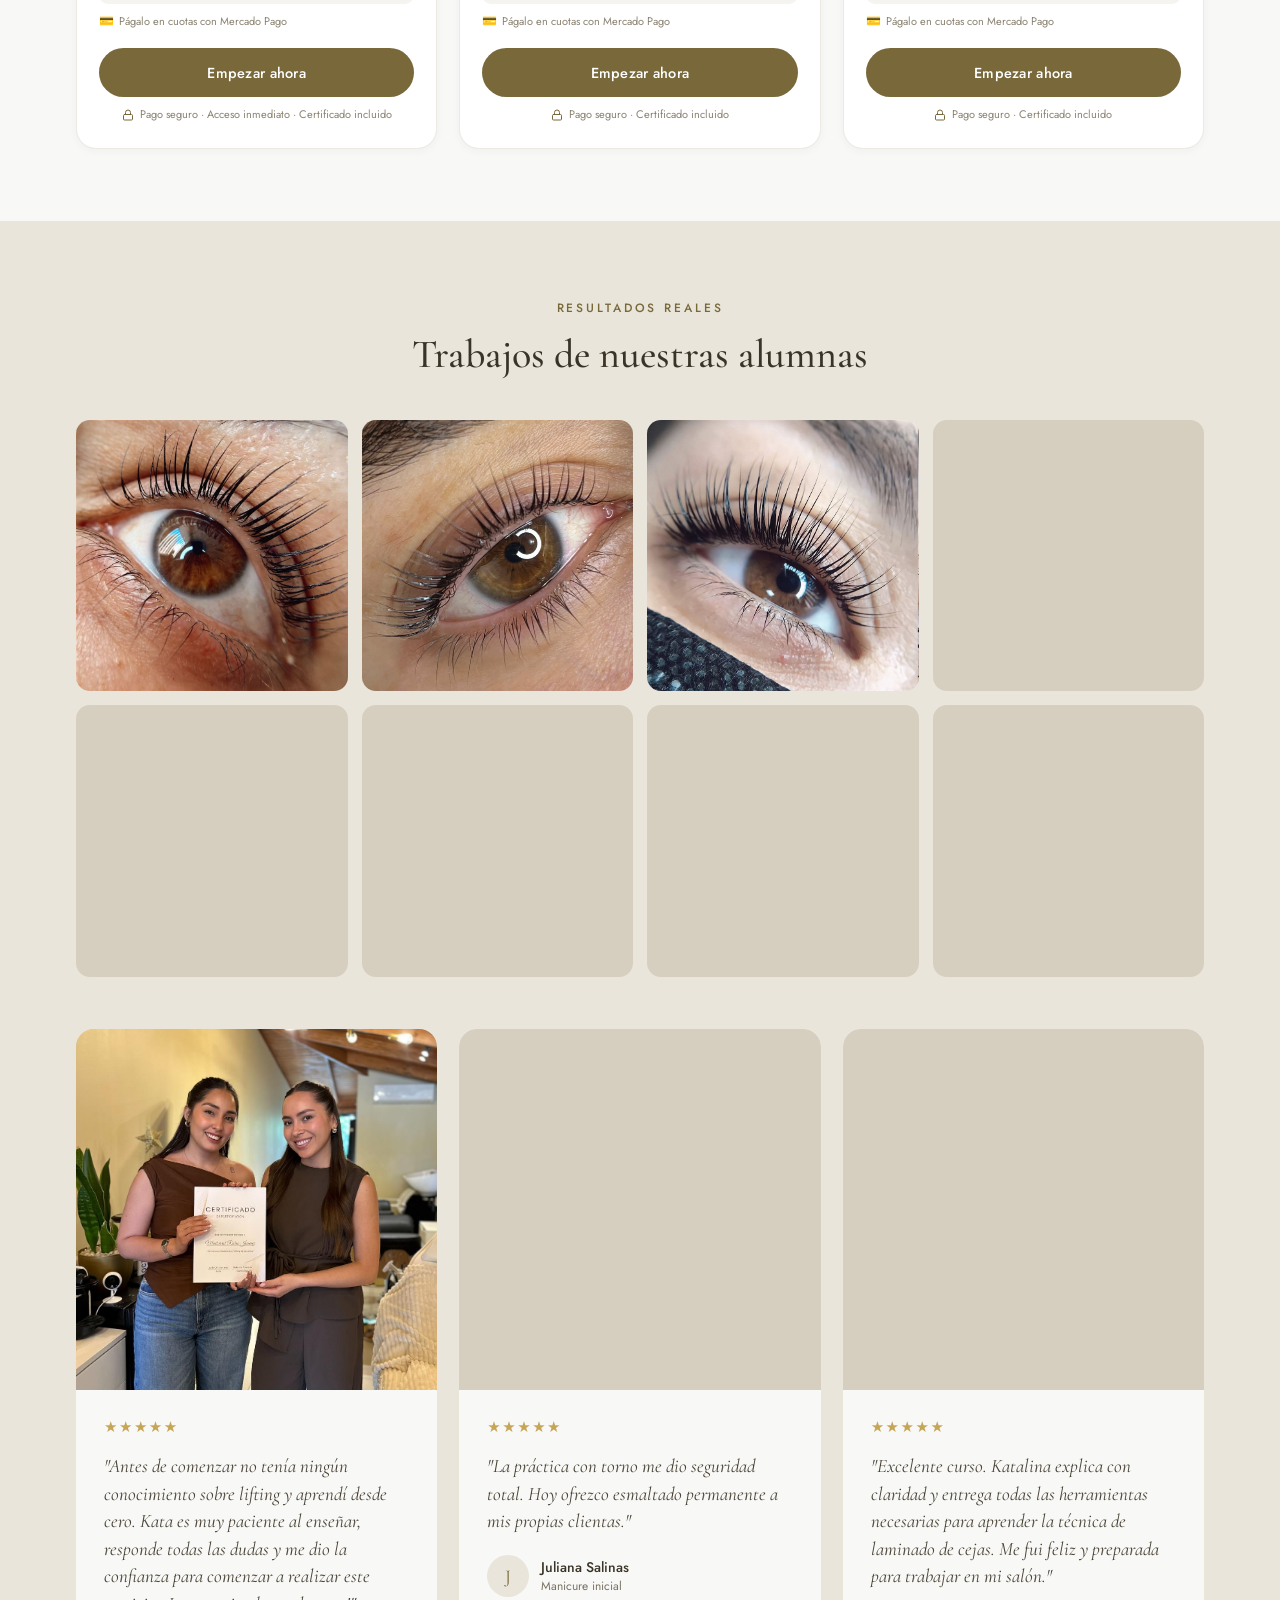
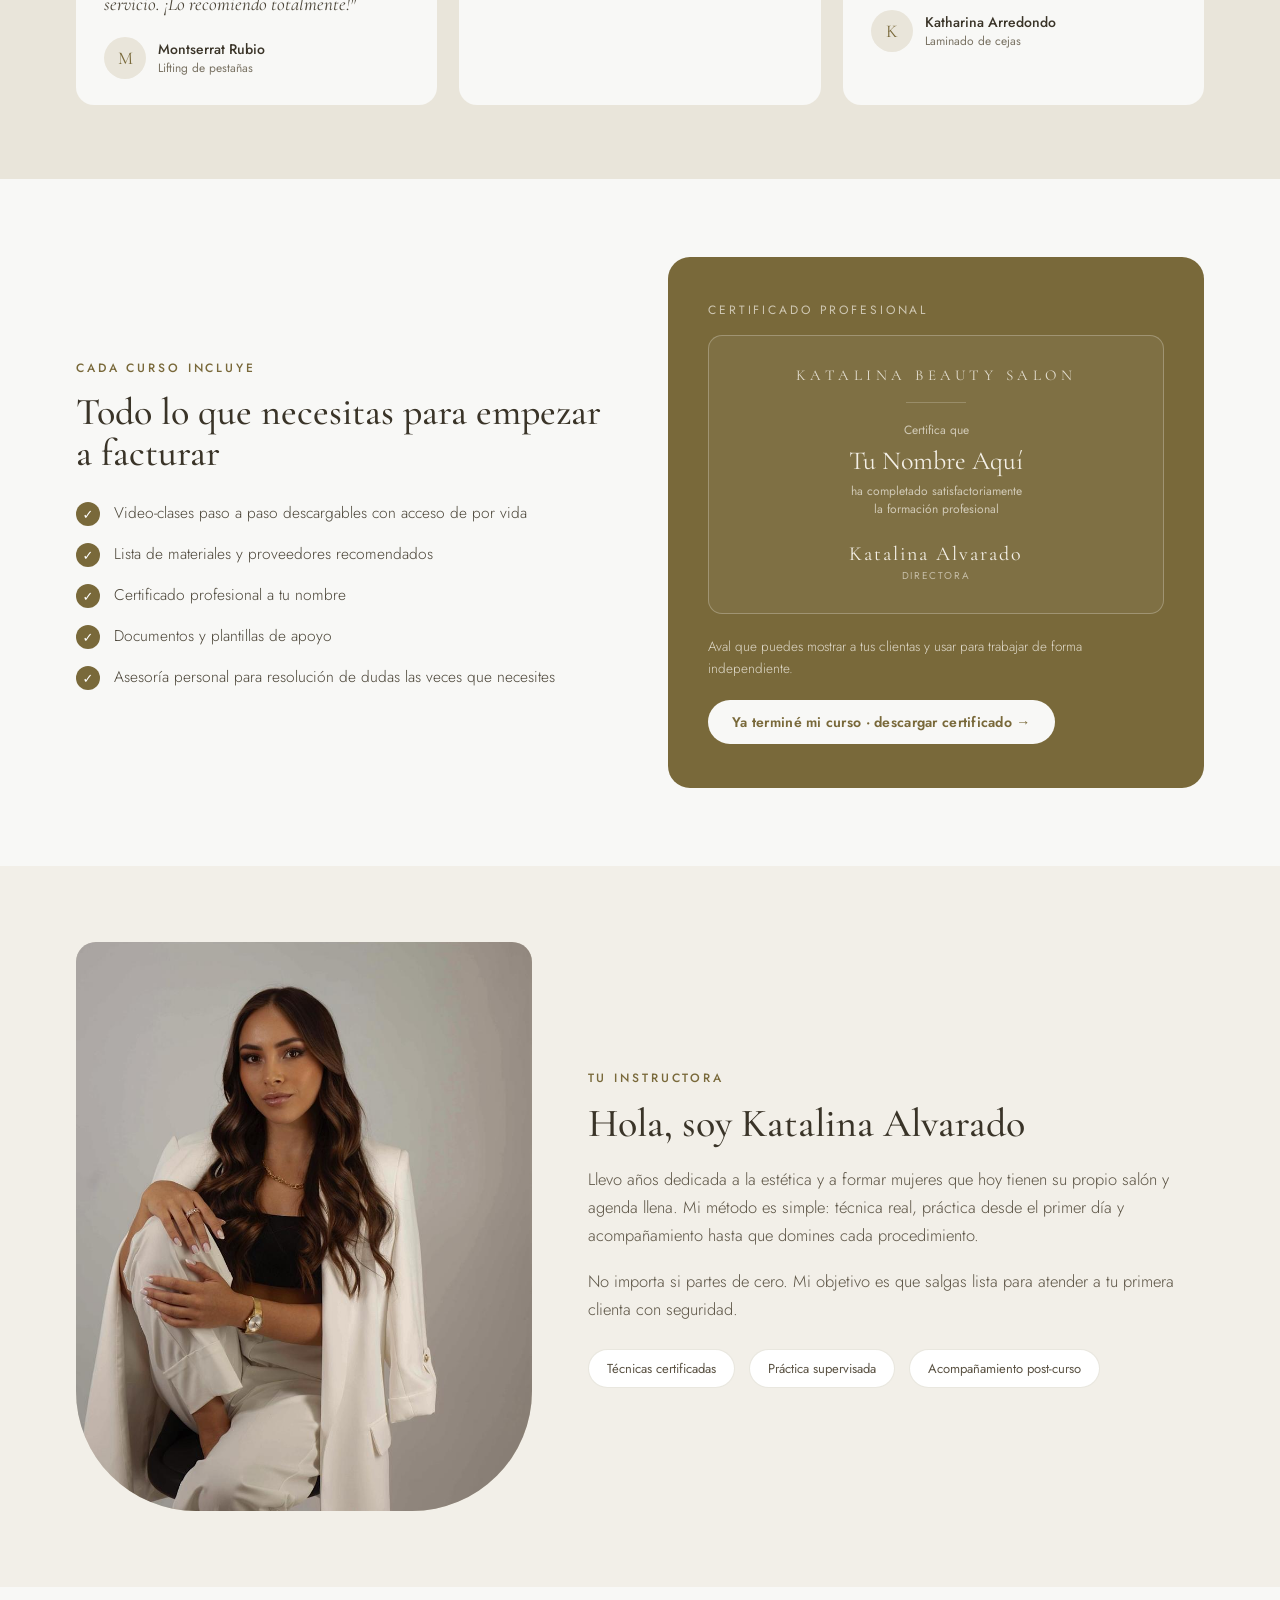
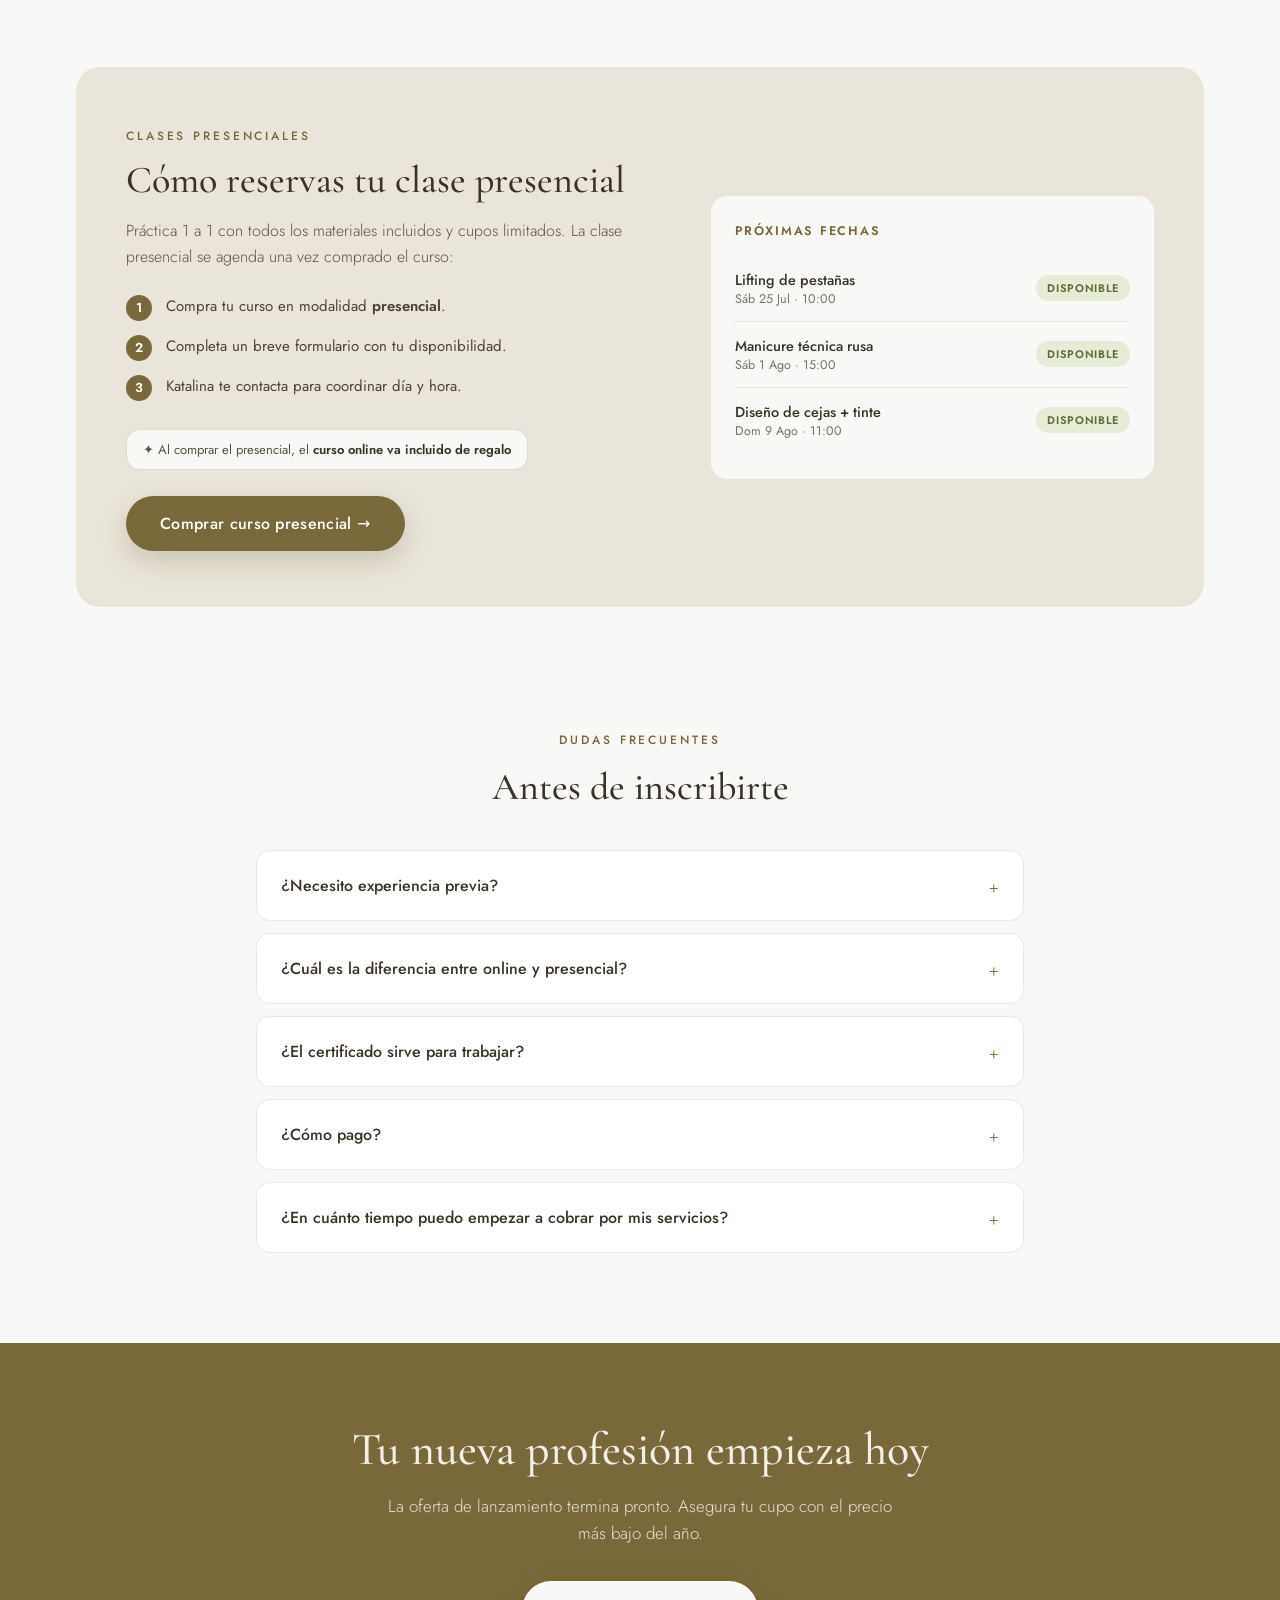
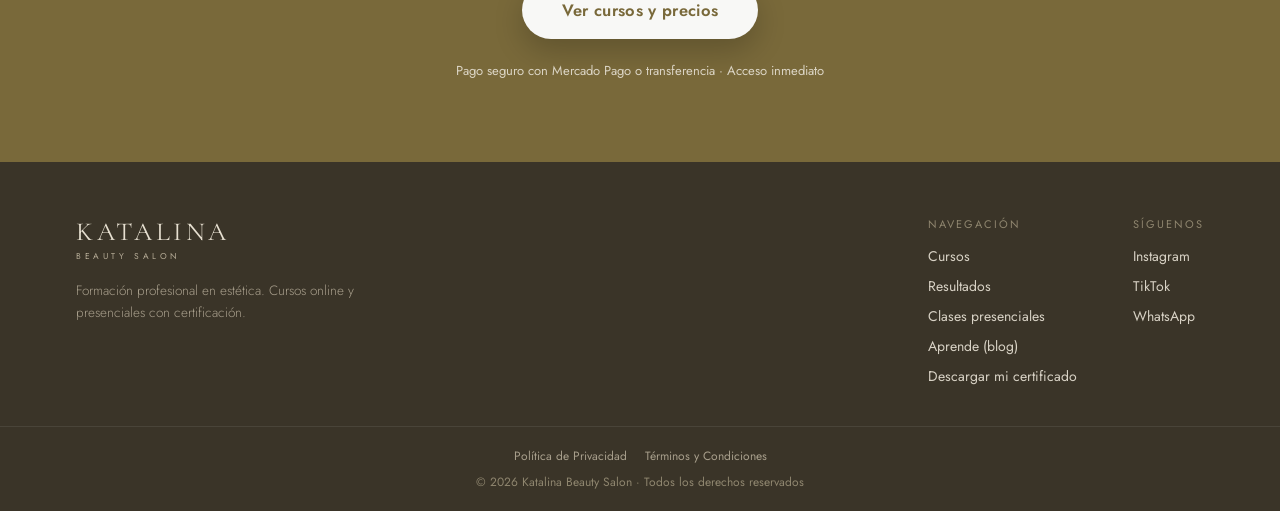
==== commit 3be0050f: "Precios: normal tachado + oferta en online Y presencial (todos los cursos) - Presencial ahora muestr" ====
--- a/index.html
+++ b/index.html
@@ -193,7 +193,7 @@
       "description": "Ordena, direcciona y transforma las cejas naturales con una técnica profesional y de alta demanda.",
       "provider": { "@id": "https://katalinasalon.cl/#org" },
       "inLanguage": "es",
-      "offers": { "@type": "Offer", "category": "Curso online", "price": "20000", "priceCurrency": "CLP", "availability": "https://schema.org/InStock", "url": "https://katalinasalon.cl/#cursos" },
+      "offers": { "@type": "Offer", "category": "Curso online", "price": "30000", "priceCurrency": "CLP", "availability": "https://schema.org/InStock", "url": "https://katalinasalon.cl/#cursos" },
       "hasCourseInstance": [
         { "@type": "CourseInstance", "courseMode": "online", "courseWorkload": "PT6H" },
         { "@type": "CourseInstance", "courseMode": "onsite", "location": { "@type": "Place", "name": "Salón Katalina, Chile" } }
@@ -361,7 +361,7 @@
           <div class="pdiv"></div>
           <div class="pline">
             <div class="pmod">Clase Presencial 1 a 1<small>Con todos los materiales</small></div>
-            <div class="pamt"><span class="pnow-d">$150.000</span></div>
+            <div class="pamt"><span class="pwas">$200.000</span><span class="pnow-d">$150.000</span></div>
           </div>
           <div class="pgift">✦ Te llevas el curso online de regalo</div>
           <div class="pcuota"><span style="font-size:12px">💳</span> Págalo en cuotas con Mercado Pago</div>
@@ -394,7 +394,7 @@
           <div class="pdiv"></div>
           <div class="pline">
             <div class="pmod">Clase Presencial 1 a 1<small>Con todos los materiales</small></div>
-            <div class="pamt"><span class="pnow-d">$150.000</span></div>
+            <div class="pamt"><span class="pwas">$250.000</span><span class="pnow-d">$150.000</span></div>
           </div>
           <div class="pgift">✦ Te llevas el curso online de regalo</div>
           <div class="pcuota"><span style="font-size:12px">💳</span> Págalo en cuotas con Mercado Pago</div>
@@ -426,7 +426,7 @@
           <div class="pdiv"></div>
           <div class="pline">
             <div class="pmod">Clase Presencial 1 a 1<small>Con todos los materiales</small></div>
-            <div class="pamt"><span class="pnow-d">$150.000</span></div>
+            <div class="pamt"><span class="pwas">$200.000</span><span class="pnow-d">$130.000</span></div>
           </div>
           <div class="pgift">✦ Te llevas el curso online de regalo</div>
           <div class="pcuota"><span style="font-size:12px">💳</span> Págalo en cuotas con Mercado Pago</div>
@@ -452,13 +452,13 @@
           <div class="plaunch">★ Precio de lanzamiento</div>
           <div class="pline">
             <div class="pmod">Curso Online<small>Acceso de por vida + certificado</small></div>
-            <div class="pamt"><span class="pwas">$60.000</span><span class="pnow">$20.000</span></div>
-          </div>
-          <div class="psave">Ahorras $40.000 · 67% OFF</div>
+            <div class="pamt"><span class="pwas">$60.000</span><span class="pnow">$30.000</span></div>
+          </div>
+          <div class="psave">Ahorras $30.000 · 50% OFF</div>
           <div class="pdiv"></div>
           <div class="pline">
             <div class="pmod">Clase Presencial 1 a 1<small>Con todos los materiales</small></div>
-            <div class="pamt"><span class="pnow-d">$150.000</span></div>
+            <div class="pamt"><span class="pwas">$200.000</span><span class="pnow-d">$150.000</span></div>
           </div>
           <div class="pgift">✦ Te llevas el curso online de regalo</div>
           <div class="pcuota"><span style="font-size:12px">💳</span> Págalo en cuotas con Mercado Pago</div>
@@ -481,10 +481,12 @@
           </div>
         </div>
         <div class="pblock">
+          <div class="plaunch">★ Precio de lanzamiento</div>
           <div class="pline">
             <div class="pmod">Clase Presencial 1 a 1<small>Con todos los materiales incluidos</small></div>
-            <div class="pamt"><span class="pnow">$150.000</span></div>
-          </div>
+            <div class="pamt"><span class="pwas">$250.000</span><span class="pnow">$150.000</span></div>
+          </div>
+          <div class="psave">Ahorras $100.000 · 40% OFF</div>
           <div class="pgift">✦ Certificado profesional + asesoría personalizada</div>
           <div class="pcuota"><span style="font-size:12px">💳</span> Págalo en cuotas con Mercado Pago</div>
         </div>
@@ -506,10 +508,12 @@
           </div>
         </div>
         <div class="pblock">
+          <div class="plaunch">★ Precio de lanzamiento</div>
           <div class="pline">
             <div class="pmod">Clase Presencial 1 a 1<small>Con todos los materiales incluidos</small></div>
-            <div class="pamt"><span class="pnow">$150.000</span></div>
-          </div>
+            <div class="pamt"><span class="pwas">$250.000</span><span class="pnow">$150.000</span></div>
+          </div>
+          <div class="psave">Ahorras $100.000 · 40% OFF</div>
           <div class="pgift">✦ Certificado profesional + asesoría personalizada</div>
           <div class="pcuota"><span style="font-size:12px">💳</span> Págalo en cuotas con Mercado Pago</div>
         </div>
@@ -881,12 +885,12 @@
 })();
 
 const courses = [
-  { id:'lif', name:'Lifting de pestañas', tag:'ONLINE · PRESENCIAL', desc:'Aprende desde cero a realizar lifting de pestañas con técnica clásica y químico parcializado. Ideal para iniciar o perfeccionar tu trabajo y empezar a facturar.', feats:['Técnica clásica + químico parcializado','Ideal para principiantes','Certificado profesional'], online:60000, offer:30000, pres:150000, img:'assets/antesydps-lifting-nuevo.jpeg', alt:'Antes y después lifting de pestañas' },
-  { id:'cor', name:'Lifting de pestañas · Técnica Coreana', tag:'ONLINE · PRESENCIAL', desc:'Domina una técnica avanzada de lifting enfocada en resultados más prolijos, saludables y modernos: la más solicitada hoy.', feats:['Técnica avanzada','Enfoque en el cuidado de la pestaña natural','Certificado profesional'], online:100000, offer:40000, pres:150000, popular:true, img:'assets/curso-coreana-fix.jpeg', alt:'Técnica coreana lifting' },
-  { id:'tej', name:'Diseño de cejas con tinte', tag:'ONLINE · PRESENCIAL', desc:'Aprende a diseñar, definir y armonizar las cejas utilizando visagismo, perfilado con cera y aplicación correcta de tinte.', feats:['Diseño según tipo de rostro','Perfilado y aplicación de tinte','Certificado profesional'], online:40000, offer:20000, pres:150000, img:'assets/curso-cejas-tinte-fix.jpeg', alt:'Diseño de cejas con tinte' },
-  { id:'lam', name:'Laminado de cejas', tag:'ONLINE · PRESENCIAL', desc:'Aprende a ordenar, direccionar y transformar las cejas naturales con una técnica profesional y de alta demanda.', feats:['Técnica paso a paso','Ideal para cejas rebeldes o poco definidas','Certificado profesional'], online:60000, offer:20000, pres:150000, img:'assets/curso-laminado-fix.jpeg', alt:'Laminado de cejas' },
-  { id:'man', name:'Manicure inicial · Esmaltado permanente con torno', tag:'SOLO PRESENCIAL', desc:'Aprende desde cero el esmaltado permanente con preparación correcta de la uña y uso seguro del torno.', feats:['Esmaltado permanente desde cero','Uso correcto del torno','Certificado profesional'], pres:150000, img:'assets/curso-mani-inicial.jpeg', alt:'Manicure inicial esmaltado permanente' },
-  { id:'mav', name:'Manicure avanzada · Técnica rusa', tag:'SOLO PRESENCIAL', desc:'Perfecciona tu técnica con una manicure avanzada enfocada en limpieza profunda, refuerzo con gel y acabado profesional.', feats:['Técnica rusa avanzada','Requiere conocimiento previo','Certificado profesional'], pres:150000, img:'assets/curso-mani-avanzada.jpeg', alt:'Manicure avanzada técnica rusa' }
+  { id:'lif', name:'Lifting de pestañas', tag:'ONLINE · PRESENCIAL', desc:'Aprende desde cero a realizar lifting de pestañas con técnica clásica y químico parcializado. Ideal para iniciar o perfeccionar tu trabajo y empezar a facturar.', feats:['Técnica clásica + químico parcializado','Ideal para principiantes','Certificado profesional'], online:60000, offer:30000, pres:150000, presWas:200000, img:'assets/antesydps-lifting-nuevo.jpeg', alt:'Antes y después lifting de pestañas' },
+  { id:'cor', name:'Lifting de pestañas · Técnica Coreana', tag:'ONLINE · PRESENCIAL', desc:'Domina una técnica avanzada de lifting enfocada en resultados más prolijos, saludables y modernos: la más solicitada hoy.', feats:['Técnica avanzada','Enfoque en el cuidado de la pestaña natural','Certificado profesional'], online:100000, offer:40000, pres:150000, presWas:250000, popular:true, img:'assets/curso-coreana-fix.jpeg', alt:'Técnica coreana lifting' },
+  { id:'tej', name:'Diseño de cejas con tinte', tag:'ONLINE · PRESENCIAL', desc:'Aprende a diseñar, definir y armonizar las cejas utilizando visagismo, perfilado con cera y aplicación correcta de tinte.', feats:['Diseño según tipo de rostro','Perfilado y aplicación de tinte','Certificado profesional'], online:40000, offer:20000, pres:130000, presWas:200000, img:'assets/curso-cejas-tinte-fix.jpeg', alt:'Diseño de cejas con tinte' },
+  { id:'lam', name:'Laminado de cejas', tag:'ONLINE · PRESENCIAL', desc:'Aprende a ordenar, direccionar y transformar las cejas naturales con una técnica profesional y de alta demanda.', feats:['Técnica paso a paso','Ideal para cejas rebeldes o poco definidas','Certificado profesional'], online:60000, offer:30000, pres:150000, presWas:200000, img:'assets/curso-laminado-fix.jpeg', alt:'Laminado de cejas' },
+  { id:'man', name:'Manicure inicial · Esmaltado permanente con torno', tag:'SOLO PRESENCIAL', desc:'Aprende desde cero el esmaltado permanente con preparación correcta de la uña y uso seguro del torno.', feats:['Esmaltado permanente desde cero','Uso correcto del torno','Certificado profesional'], pres:150000, presWas:250000, img:'assets/curso-mani-inicial.jpeg', alt:'Manicure inicial esmaltado permanente' },
+  { id:'mav', name:'Manicure avanzada · Técnica rusa', tag:'SOLO PRESENCIAL', desc:'Perfecciona tu técnica con una manicure avanzada enfocada en limpieza profunda, refuerzo con gel y acabado profesional.', feats:['Técnica rusa avanzada','Requiere conocimiento previo','Certificado profesional'], pres:150000, presWas:250000, img:'assets/curso-mani-avanzada.jpeg', alt:'Manicure avanzada técnica rusa' }
 ];
 
 const galleryImgs = [
@@ -982,6 +986,7 @@
   html+=`<div id="op" onclick="pick('presencial')" style="cursor:pointer;flex:1;border:1.5px solid ${c.online?'rgba(121,105,58,.2)':'#79693A'};background:${c.online?'#fff':'rgba(121,105,58,.06)'};border-radius:14px;padding:16px 14px;text-align:center">
     <div style="font-size:14px;font-weight:500;color:#3a3428">Presencial</div>
     <div style="font-family:'Cormorant Garamond',serif;font-size:22px;color:#3a3428;margin-top:4px">${fmt(c.pres)}</div>
+    ${c.presWas?`<div style="font-size:11px;color:#9a9182"><s>${fmt(c.presWas)}</s> oferta</div>`:''}
     <div style="font-size:11px;color:#9a9182">práctica 1 a 1${c.online?' + curso online':''}</div></div>`;
   document.getElementById('modal-opts').innerHTML=html;
   selModality=c.online?'online':'presencial';
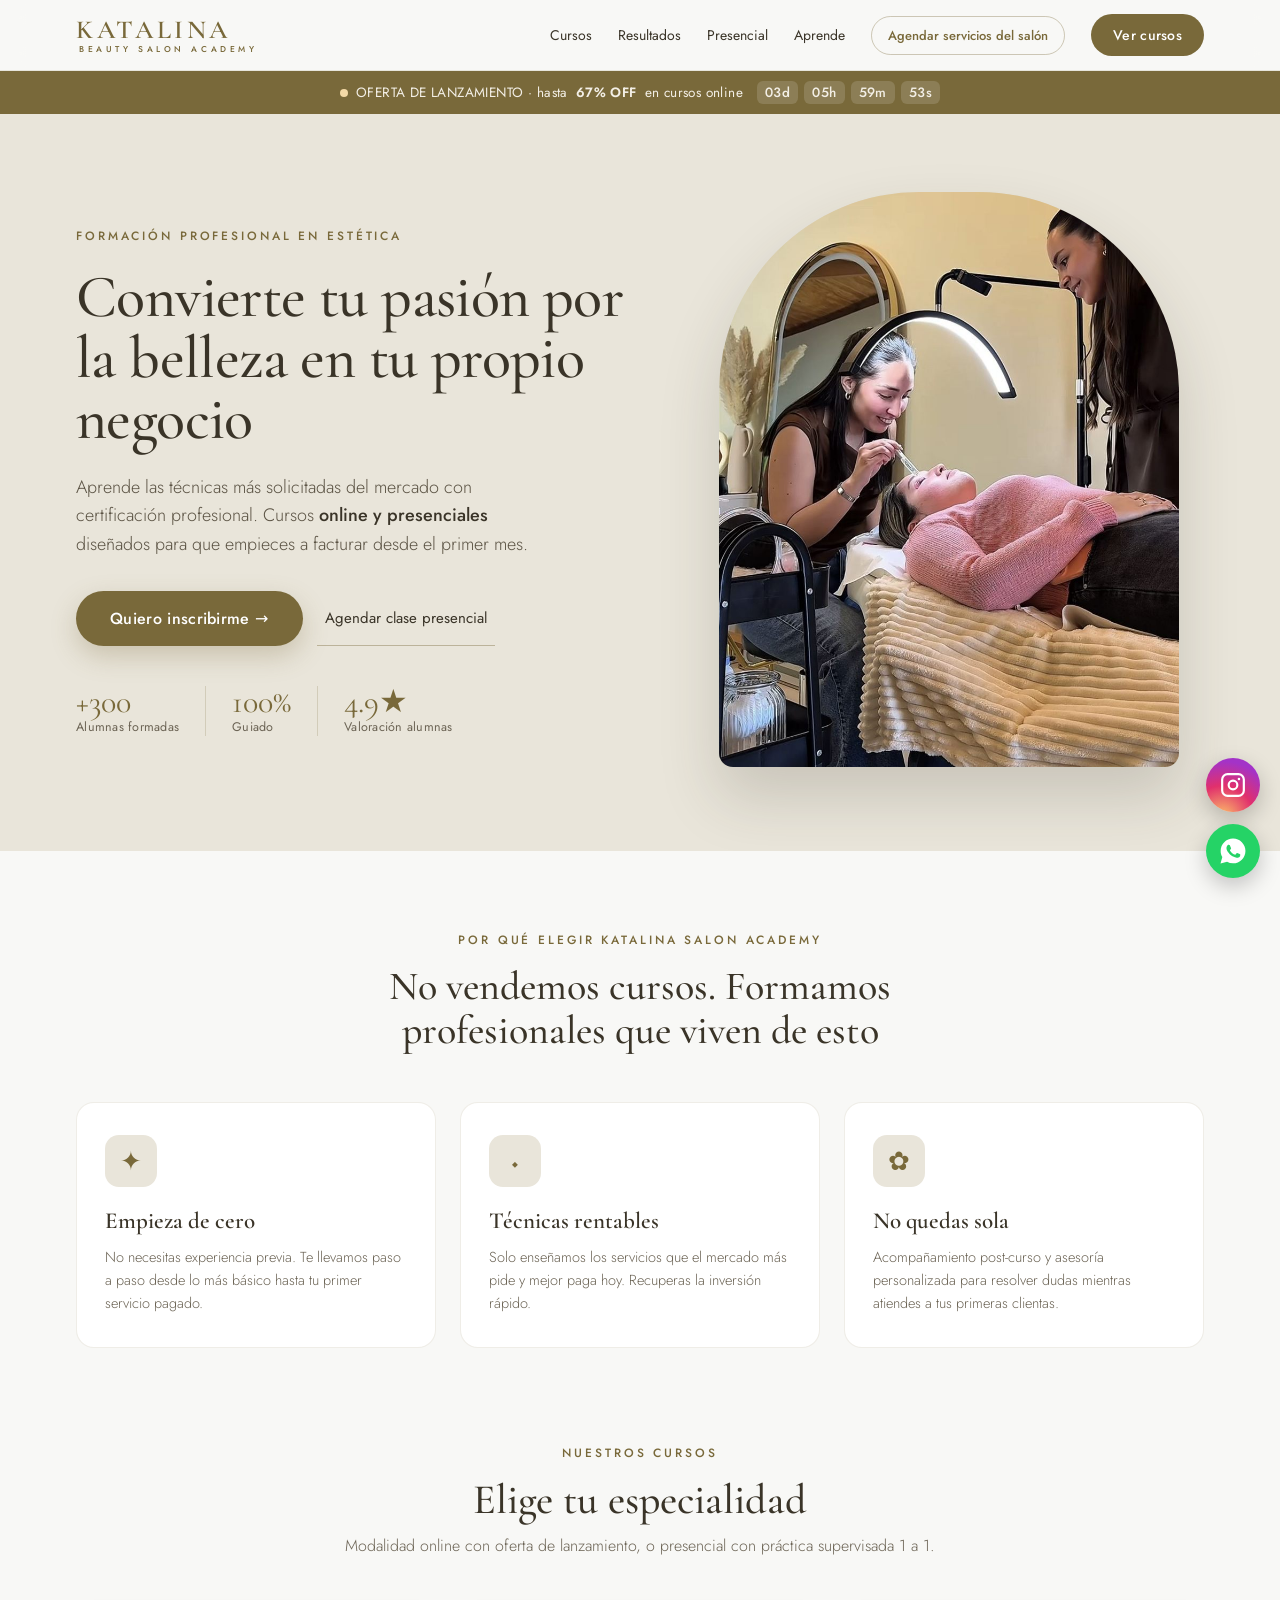
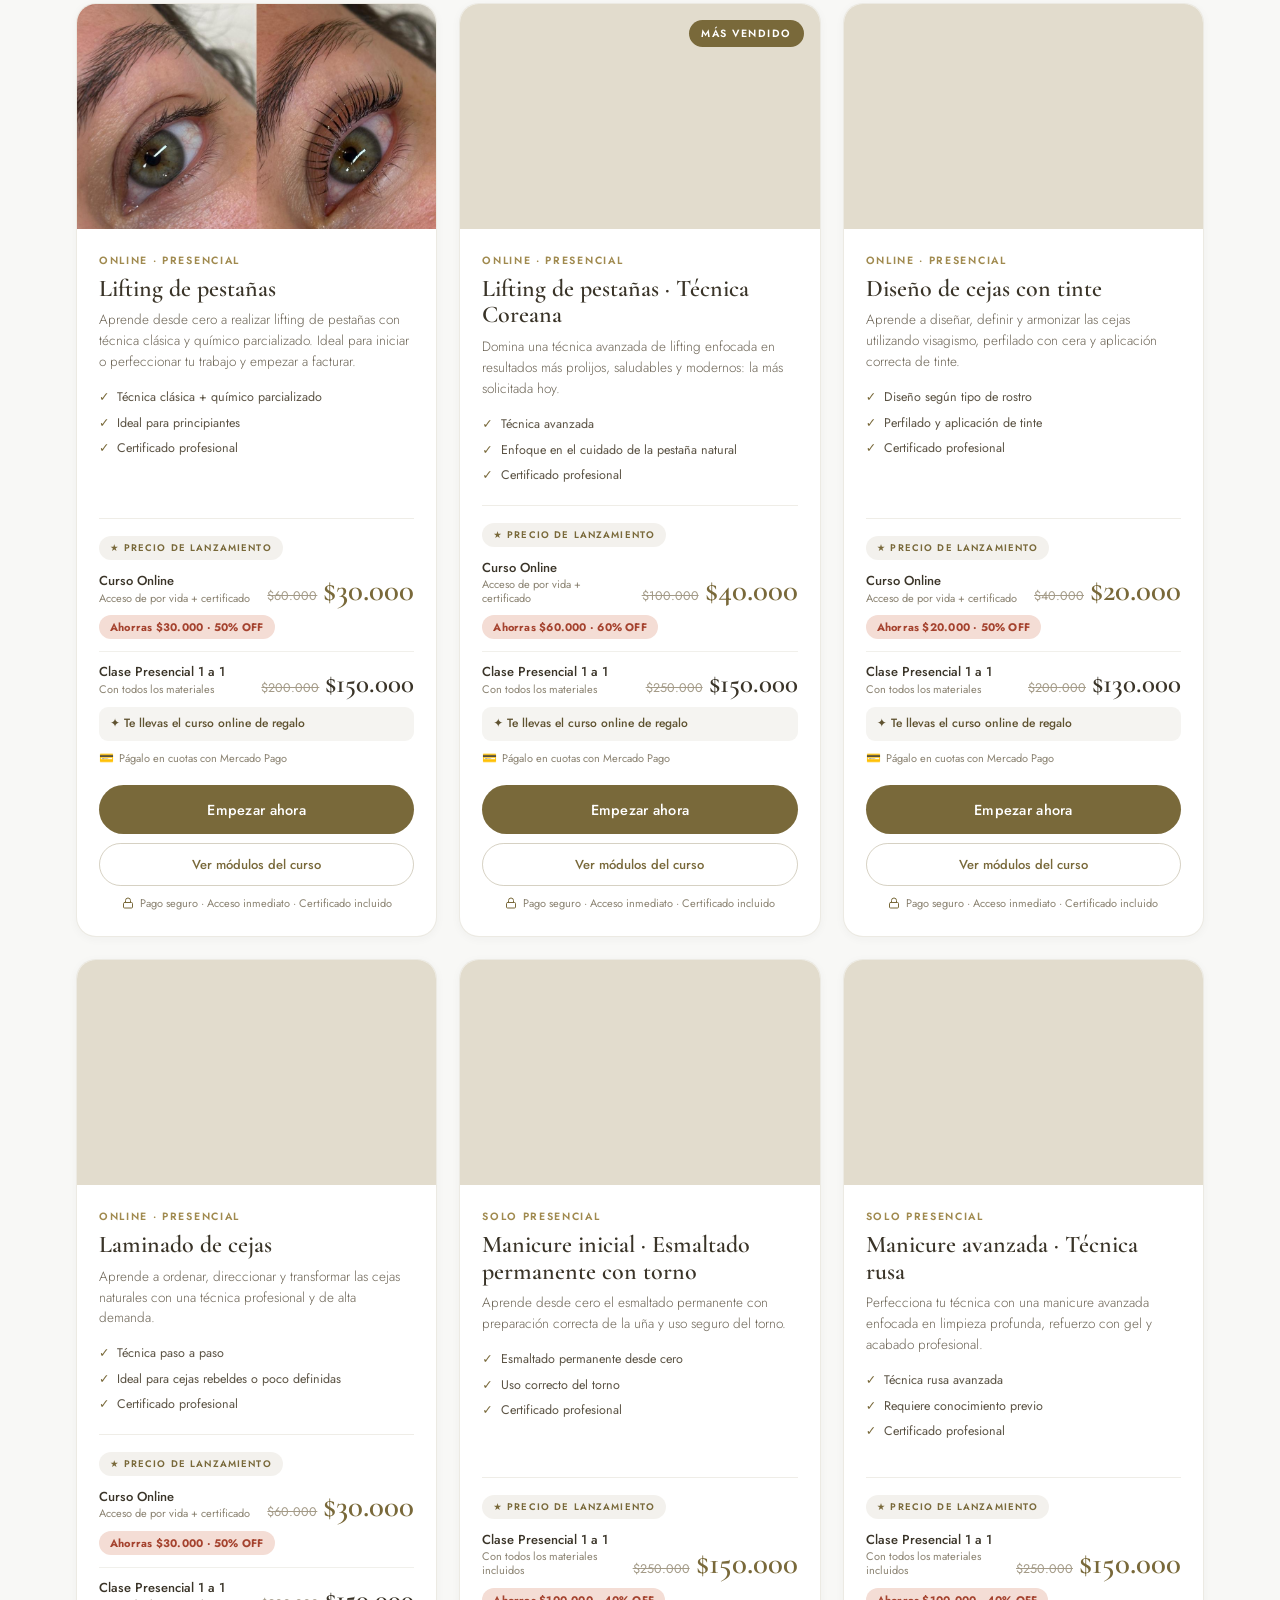
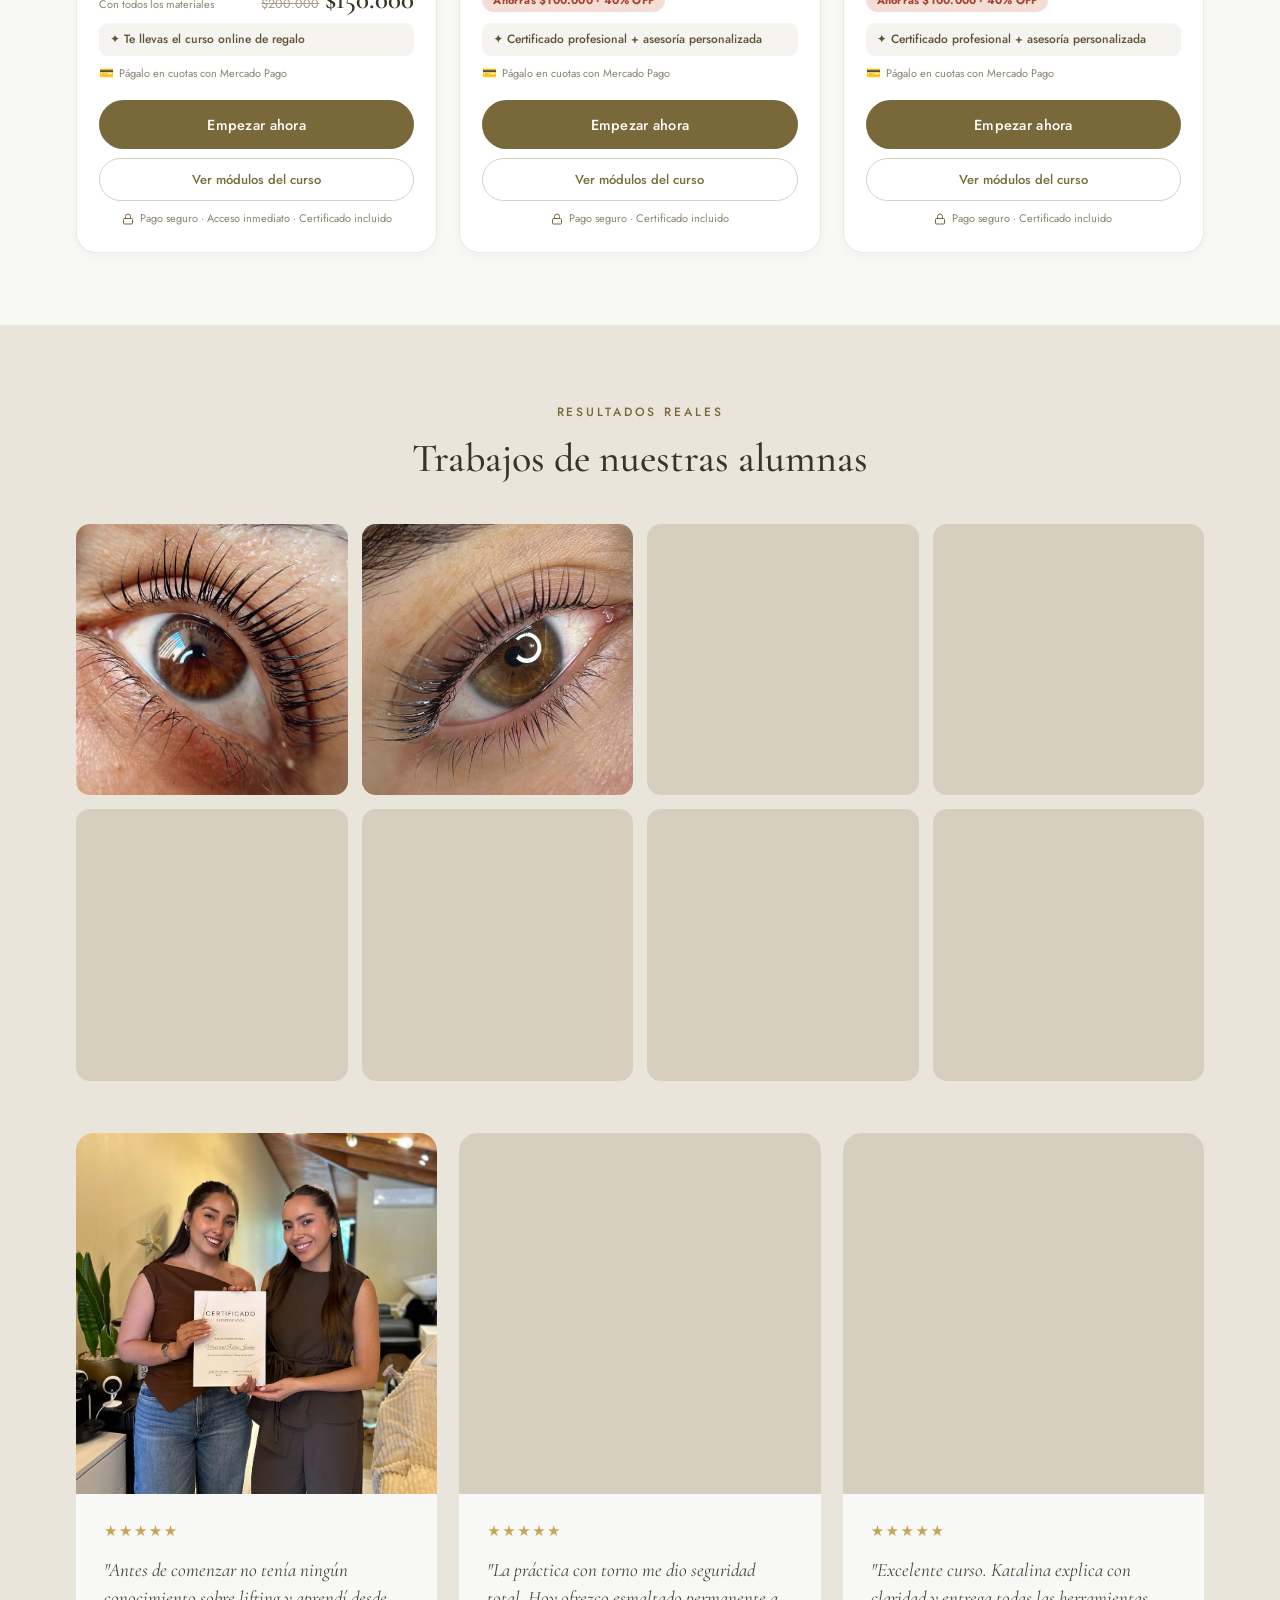
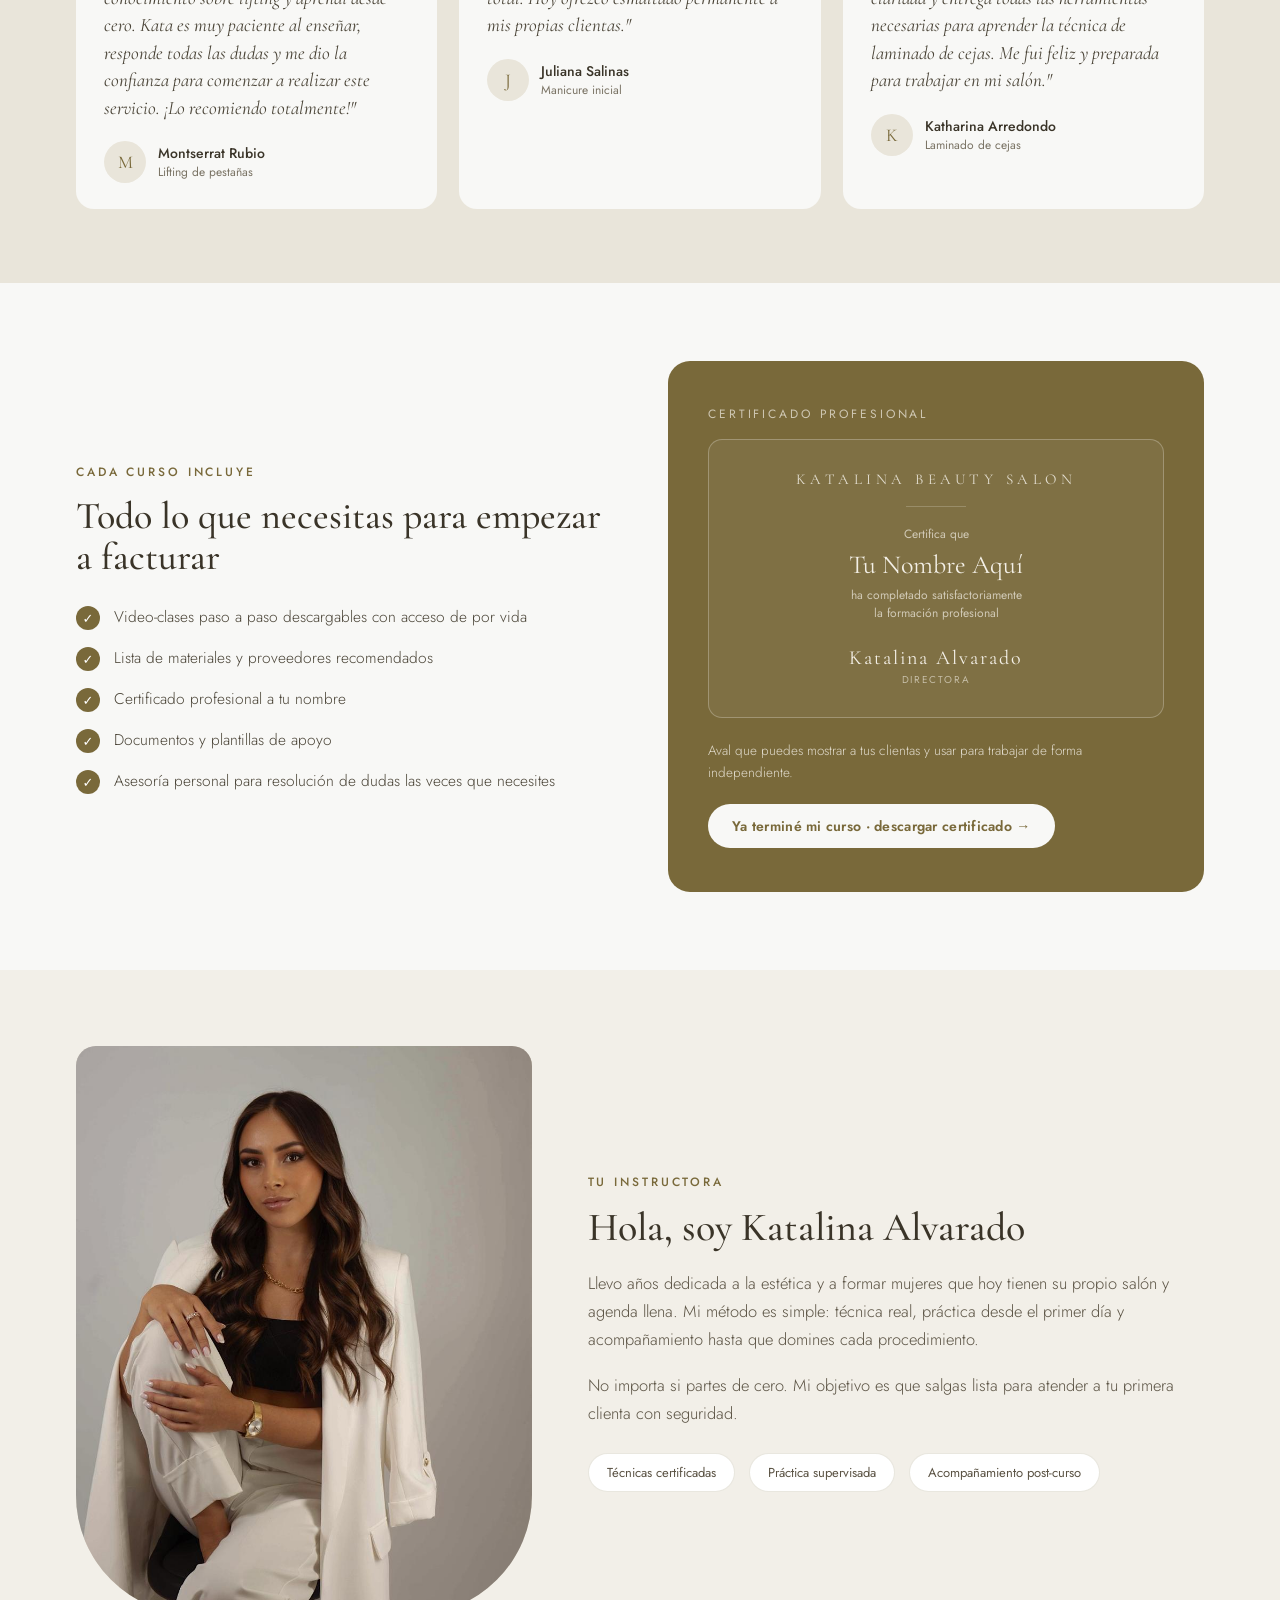
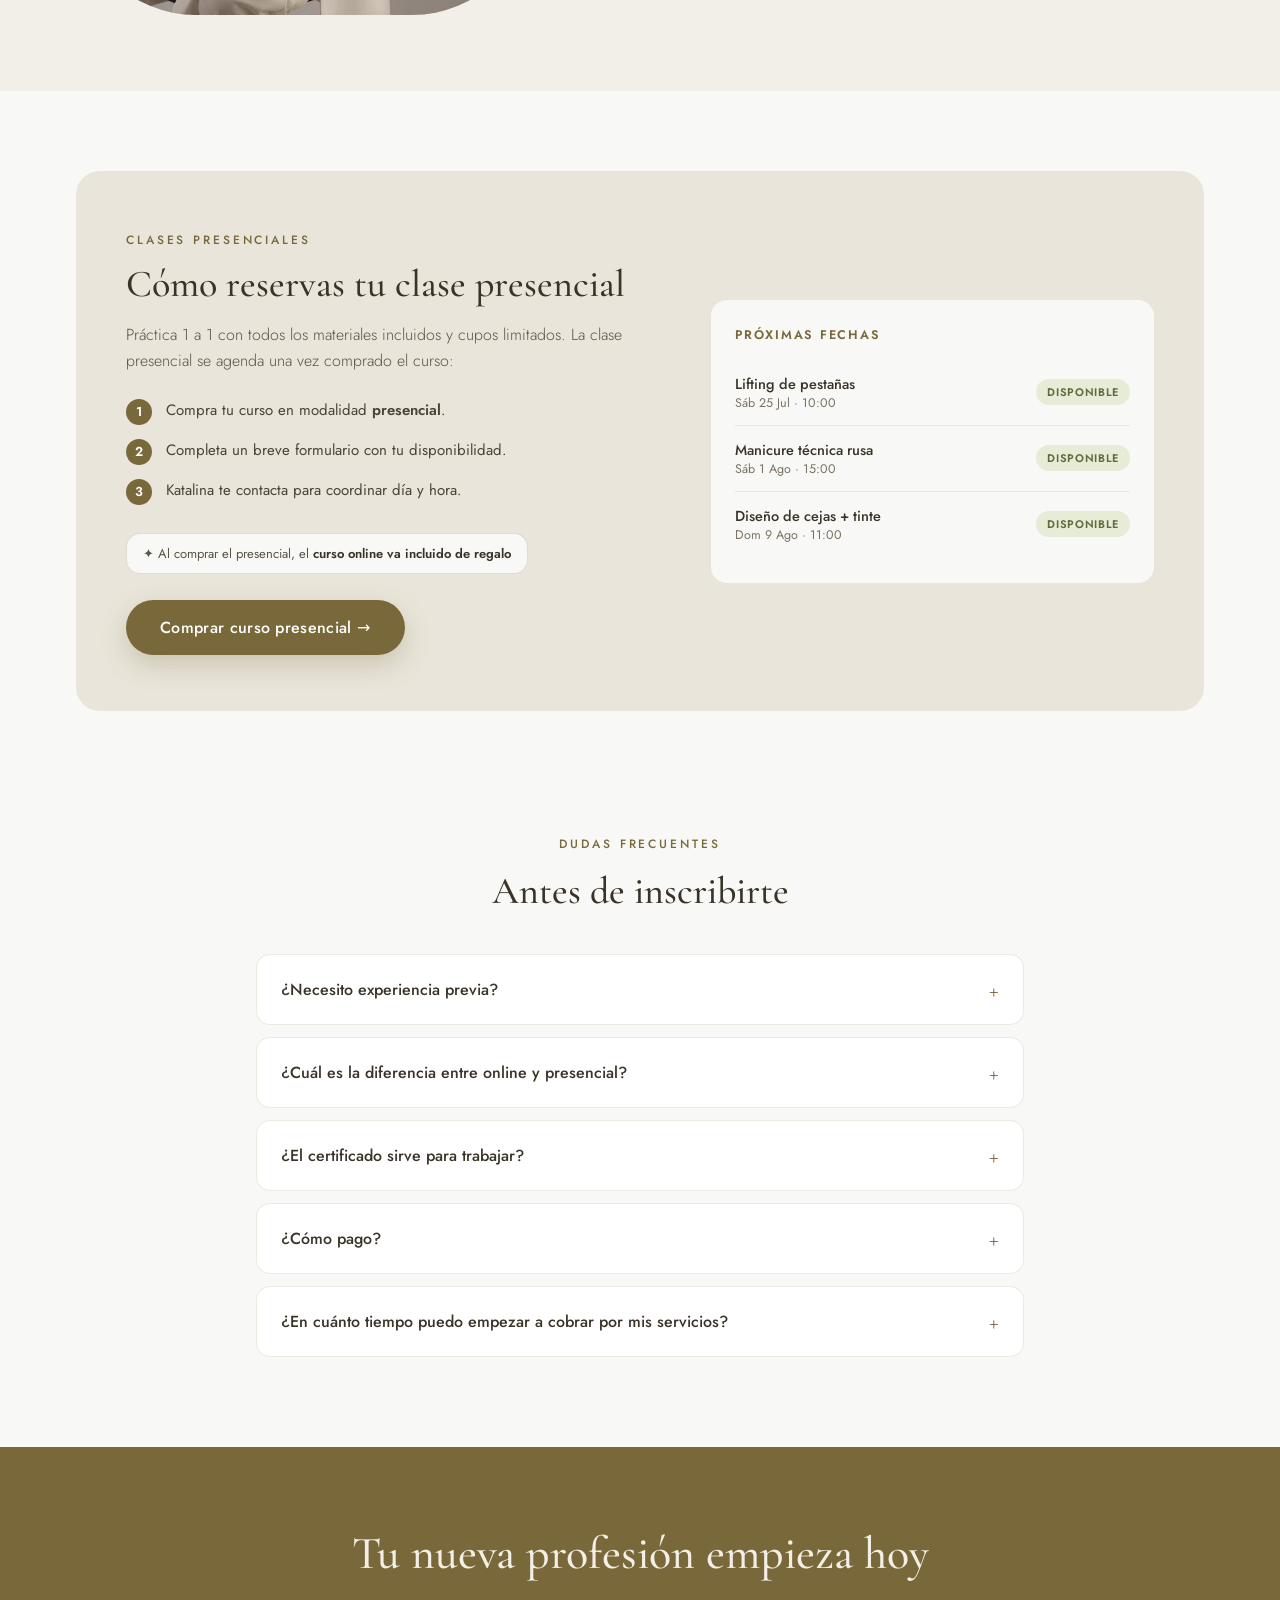
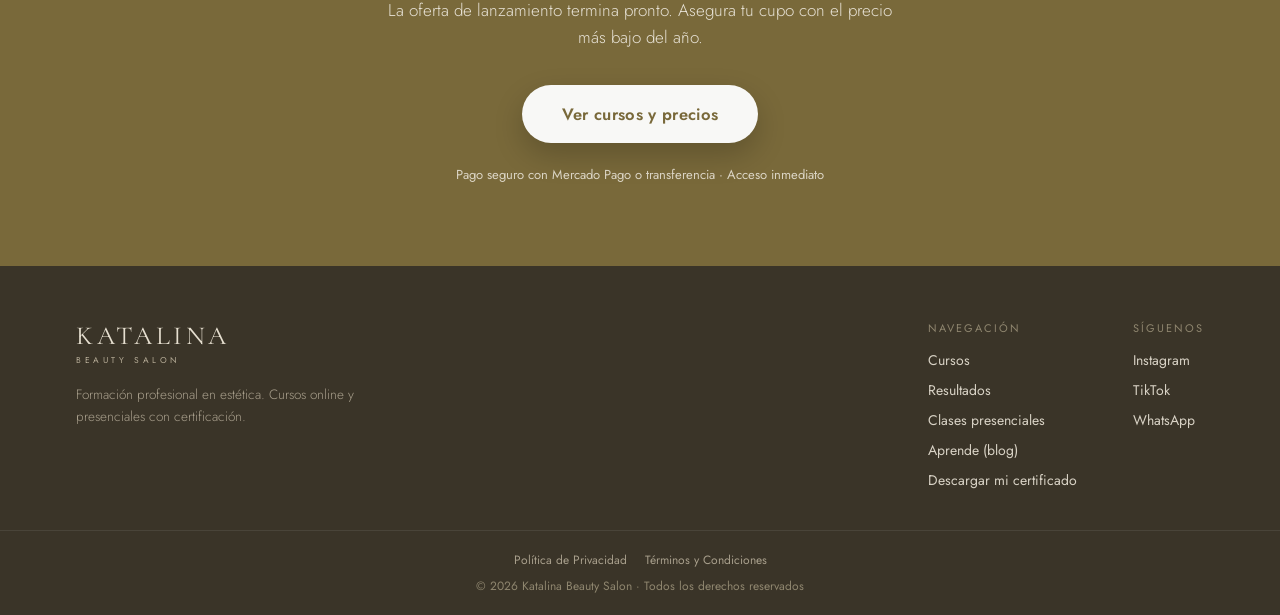
==== commit 5a51388d: "Cursos: boton "Ver modulos" con el programa completo de cada curso - Boton "Ver modulos del curso" e" ====
--- a/index.html
+++ b/index.html
@@ -367,6 +367,7 @@
           <div class="pcuota"><span style="font-size:12px">💳</span> Págalo en cuotas con Mercado Pago</div>
         </div>
         <button onclick="openModal('lif')" class="btnG" style="text-align:center;background:#79693A;color:#fff;padding:14px;border-radius:100px;font-size:14.5px;font-weight:500;letter-spacing:.02em;width:100%">Empezar ahora</button>
+        <button onclick="openModulos('lif')" style="text-align:center;background:transparent;color:#79693A;padding:11px;border-radius:100px;font-size:13px;font-weight:500;border:1px solid rgba(121,105,58,.3);width:100%;margin-top:9px;cursor:pointer">Ver módulos del curso</button>
         <div style="display:flex;align-items:center;justify-content:center;gap:6px;margin-top:10px;font-size:11px;color:#8a8271;text-align:center;line-height:1.3"><svg width="12" height="12" viewBox="0 0 24 24" fill="none" stroke="#79693A" stroke-width="2" stroke-linecap="round" stroke-linejoin="round" style="flex:none"><rect x="3" y="11" width="18" height="11" rx="2"></rect><path d="M7 11V7a5 5 0 0 1 10 0v4"></path></svg><span>Pago seguro · Acceso inmediato · Certificado incluido</span></div>
       </div>
     </article>
@@ -400,6 +401,7 @@
           <div class="pcuota"><span style="font-size:12px">💳</span> Págalo en cuotas con Mercado Pago</div>
         </div>
         <button onclick="openModal('cor')" class="btnG" style="text-align:center;background:#79693A;color:#fff;padding:14px;border-radius:100px;font-size:14.5px;font-weight:500;letter-spacing:.02em;width:100%">Empezar ahora</button>
+        <button onclick="openModulos('cor')" style="text-align:center;background:transparent;color:#79693A;padding:11px;border-radius:100px;font-size:13px;font-weight:500;border:1px solid rgba(121,105,58,.3);width:100%;margin-top:9px;cursor:pointer">Ver módulos del curso</button>
         <div style="display:flex;align-items:center;justify-content:center;gap:6px;margin-top:10px;font-size:11px;color:#8a8271;text-align:center;line-height:1.3"><svg width="12" height="12" viewBox="0 0 24 24" fill="none" stroke="#79693A" stroke-width="2" stroke-linecap="round" stroke-linejoin="round" style="flex:none"><rect x="3" y="11" width="18" height="11" rx="2"></rect><path d="M7 11V7a5 5 0 0 1 10 0v4"></path></svg><span>Pago seguro · Acceso inmediato · Certificado incluido</span></div>
       </div>
     </article>
@@ -432,6 +434,7 @@
           <div class="pcuota"><span style="font-size:12px">💳</span> Págalo en cuotas con Mercado Pago</div>
         </div>
         <button onclick="openModal('tej')" class="btnG" style="text-align:center;background:#79693A;color:#fff;padding:14px;border-radius:100px;font-size:14.5px;font-weight:500;letter-spacing:.02em;width:100%">Empezar ahora</button>
+        <button onclick="openModulos('tej')" style="text-align:center;background:transparent;color:#79693A;padding:11px;border-radius:100px;font-size:13px;font-weight:500;border:1px solid rgba(121,105,58,.3);width:100%;margin-top:9px;cursor:pointer">Ver módulos del curso</button>
         <div style="display:flex;align-items:center;justify-content:center;gap:6px;margin-top:10px;font-size:11px;color:#8a8271;text-align:center;line-height:1.3"><svg width="12" height="12" viewBox="0 0 24 24" fill="none" stroke="#79693A" stroke-width="2" stroke-linecap="round" stroke-linejoin="round" style="flex:none"><rect x="3" y="11" width="18" height="11" rx="2"></rect><path d="M7 11V7a5 5 0 0 1 10 0v4"></path></svg><span>Pago seguro · Acceso inmediato · Certificado incluido</span></div>
       </div>
     </article>
@@ -464,6 +467,7 @@
           <div class="pcuota"><span style="font-size:12px">💳</span> Págalo en cuotas con Mercado Pago</div>
         </div>
         <button onclick="openModal('lam')" class="btnG" style="text-align:center;background:#79693A;color:#fff;padding:14px;border-radius:100px;font-size:14.5px;font-weight:500;letter-spacing:.02em;width:100%">Empezar ahora</button>
+        <button onclick="openModulos('lam')" style="text-align:center;background:transparent;color:#79693A;padding:11px;border-radius:100px;font-size:13px;font-weight:500;border:1px solid rgba(121,105,58,.3);width:100%;margin-top:9px;cursor:pointer">Ver módulos del curso</button>
         <div style="display:flex;align-items:center;justify-content:center;gap:6px;margin-top:10px;font-size:11px;color:#8a8271;text-align:center;line-height:1.3"><svg width="12" height="12" viewBox="0 0 24 24" fill="none" stroke="#79693A" stroke-width="2" stroke-linecap="round" stroke-linejoin="round" style="flex:none"><rect x="3" y="11" width="18" height="11" rx="2"></rect><path d="M7 11V7a5 5 0 0 1 10 0v4"></path></svg><span>Pago seguro · Acceso inmediato · Certificado incluido</span></div>
       </div>
     </article>
@@ -491,6 +495,7 @@
           <div class="pcuota"><span style="font-size:12px">💳</span> Págalo en cuotas con Mercado Pago</div>
         </div>
         <button onclick="openModal('man')" class="btnG" style="text-align:center;background:#79693A;color:#fff;padding:14px;border-radius:100px;font-size:14.5px;font-weight:500;letter-spacing:.02em;width:100%">Empezar ahora</button>
+        <button onclick="openModulos('man')" style="text-align:center;background:transparent;color:#79693A;padding:11px;border-radius:100px;font-size:13px;font-weight:500;border:1px solid rgba(121,105,58,.3);width:100%;margin-top:9px;cursor:pointer">Ver módulos del curso</button>
         <div style="display:flex;align-items:center;justify-content:center;gap:6px;margin-top:10px;font-size:11px;color:#8a8271;text-align:center;line-height:1.3"><svg width="12" height="12" viewBox="0 0 24 24" fill="none" stroke="#79693A" stroke-width="2" stroke-linecap="round" stroke-linejoin="round" style="flex:none"><rect x="3" y="11" width="18" height="11" rx="2"></rect><path d="M7 11V7a5 5 0 0 1 10 0v4"></path></svg><span>Pago seguro · Certificado incluido</span></div>
       </div>
     </article>
@@ -518,6 +523,7 @@
           <div class="pcuota"><span style="font-size:12px">💳</span> Págalo en cuotas con Mercado Pago</div>
         </div>
         <button onclick="openModal('mav')" class="btnG" style="text-align:center;background:#79693A;color:#fff;padding:14px;border-radius:100px;font-size:14.5px;font-weight:500;letter-spacing:.02em;width:100%">Empezar ahora</button>
+        <button onclick="openModulos('mav')" style="text-align:center;background:transparent;color:#79693A;padding:11px;border-radius:100px;font-size:13px;font-weight:500;border:1px solid rgba(121,105,58,.3);width:100%;margin-top:9px;cursor:pointer">Ver módulos del curso</button>
         <div style="display:flex;align-items:center;justify-content:center;gap:6px;margin-top:10px;font-size:11px;color:#8a8271;text-align:center;line-height:1.3"><svg width="12" height="12" viewBox="0 0 24 24" fill="none" stroke="#79693A" stroke-width="2" stroke-linecap="round" stroke-linejoin="round" style="flex:none"><rect x="3" y="11" width="18" height="11" rx="2"></rect><path d="M7 11V7a5 5 0 0 1 10 0v4"></path></svg><span>Pago seguro · Certificado incluido</span></div>
       </div>
     </article>
@@ -850,6 +856,23 @@
       <button id="cert-dl-btn" onclick="downloadCert()" class="btnG" style="display:block;width:100%;text-align:center;background:#79693A;color:#fff;padding:15px;border-radius:100px;font-size:15.5px;font-weight:500;letter-spacing:.02em;opacity:.5">Descargar certificado</button>
       <div id="cert-error" style="display:none;text-align:center;font-size:12px;color:#a5432f;margin-top:10px"></div>
       <div style="text-align:center;font-size:11.5px;color:#9a9182;margin-top:10px">Se descarga como imagen en alta resolución, lista para imprimir o enviar</div>
+    </div>
+  </div>
+</div>
+
+<!-- MODAL MÓDULOS -->
+<div id="modal-modulos" class="modal-cert-overlay" style="display:none" onclick="if(event.target===this)closeModulos()">
+  <div style="background:#f8f8f6;border-radius:22px;max-width:600px;width:100%;box-shadow:0 30px 70px rgba(58,52,40,.28);overflow:hidden">
+    <div style="display:flex;align-items:flex-start;justify-content:space-between;gap:14px;padding:24px 24px 14px">
+      <div>
+        <div style="font-size:11px;letter-spacing:.16em;color:#a08a4f;font-weight:600;text-transform:uppercase">Programa del curso</div>
+        <h3 id="mod-title" style="font-family:'Cormorant Garamond',serif;font-weight:600;font-size:23px;color:#3a3428;margin:6px 0 0;line-height:1.15"></h3>
+      </div>
+      <button onclick="closeModulos()" aria-label="Cerrar" style="flex:none;background:#efeae0;border:0;cursor:pointer;font-size:15px;color:#79693A;line-height:1;width:32px;height:32px;border-radius:50%">✕</button>
+    </div>
+    <div id="mod-body" style="padding:4px 24px 8px"></div>
+    <div style="padding:14px 24px 22px">
+      <button id="mod-cta" class="btnG" style="width:100%;text-align:center;background:#79693A;color:#fff;padding:14px;border-radius:100px;font-size:14.5px;font-weight:500">Inscribirme en este curso</button>
     </div>
   </div>
 </div>
@@ -892,6 +915,58 @@
   { id:'man', name:'Manicure inicial · Esmaltado permanente con torno', tag:'SOLO PRESENCIAL', desc:'Aprende desde cero el esmaltado permanente con preparación correcta de la uña y uso seguro del torno.', feats:['Esmaltado permanente desde cero','Uso correcto del torno','Certificado profesional'], pres:150000, presWas:250000, img:'assets/curso-mani-inicial.jpeg', alt:'Manicure inicial esmaltado permanente' },
   { id:'mav', name:'Manicure avanzada · Técnica rusa', tag:'SOLO PRESENCIAL', desc:'Perfecciona tu técnica con una manicure avanzada enfocada en limpieza profunda, refuerzo con gel y acabado profesional.', feats:['Técnica rusa avanzada','Requiere conocimiento previo','Certificado profesional'], pres:150000, presWas:250000, img:'assets/curso-mani-avanzada.jpeg', alt:'Manicure avanzada técnica rusa' }
 ];
+
+const MODULOS = {
+  lif: [
+    { t:'Módulo 1 · Pelo', items:['Estructura básica e interna: células corticales.','Ciclos de crecimiento.','Composición química.','Enlaces químicos.','Porosidad: cómo identificarla y qué hacer en cada caso.','pH.'] },
+    { t:'Módulo 2 · Productos', items:['pH de los productos.','Principales agentes químicos.','Tintes permanentes y orgánicos.','Importancia del botox y serum.'] },
+    { t:'Módulo 3 · Paso a paso', items:['Proyección y curvaturas actualizadas (C, D, U, LD, L, J, M, LU).','Moldes convencionales y anatómicos.','Cómo escoger el molde correcto.','Cuándo aumentar o disminuir el tiempo de acción de los químicos.','Uso correcto del papel film.','Prueba de quiebre en pestañas texturizadas.'] },
+    { t:'Módulo 4 · Pre y post servicio', items:['Contraindicaciones.','Influencia hormonal en el resultado.','Ficha clínica.','Preguntas frecuentes.','Cuidados posteriores.','¿Mojar las pestañas después del lifting? Mitos y realidades.'] },
+    { t:'Módulo 5 · Sobreprocesamiento', items:['Evaluación de pestañas dañadas.','Técnica Reversa.','Tratamientos restaurativos.'] }
+  ],
+  cor: [
+    { t:'Módulo 1 · Introducción a la técnica coreana', items:['Análisis de las pestañas naturales.','Tipos de pestañas y porosidades.','Errores comunes.','Diferencias con el lifting tradicional.','Cuándo utilizar esta técnica.'] },
+    { t:'Módulo 2 · Evaluación y diagnóstico', items:['Evaluación personalizada.','Adaptación de un mismo molde a distintos tipos de ojos y pestañas.','Cómo lograr resultados premium sin depender de múltiples moldes.','Productos recomendados y forma correcta de utilizarlos.','Errores frecuentes y cómo evitarlos.'] },
+    { t:'Módulo 3 · Técnicas avanzadas y paso a paso', items:['Proceso completo de la técnica.','Cómo evitar pestañas sobreprocesadas.','Técnicas avanzadas de lifting.','Transición y alineación de moldes.','Hidrataciones para un acabado saludable.','Tips para resultados elegantes, duraderos y profesionales.'] },
+    { t:'Módulo 4 · Resultados profesionales y fotografía', items:['Cómo conseguir un acabado premium.','Errores que hacen que un lifting se vea poco profesional.','Productos favoritos y recomendaciones de uso.','Fotografía profesional.','Ángulos e iluminación.','Edición con IA.','Cómo crear contenido para Instagram que atraiga más clientas.'] },
+    { t:'Módulo 5 · Bonus: perfeccionamiento y diferenciación', items:['Cómo diferenciarte como lashista.','Claves para ofrecer un servicio más elegante y profesional.','Estrategias para potenciar tu marca personal.'] }
+  ],
+  tej: [
+    { t:'Módulo 1 · Piel y cejas', items:['Anatomía de la piel.','Capas de la piel.','Tipos de piel.','Sensibilidad cutánea.','Contraindicaciones.','Higiene y bioseguridad.'] },
+    { t:'Módulo 2 · Estructura y crecimiento del pelo', items:['Estructura del pelo.','Ciclos de crecimiento.','Tipos de cejas.','Errores frecuentes.'] },
+    { t:'Módulo 3 · Visagismo y diseño personalizado', items:['Visagismo.','Tipos de rostro.','Puntos clave del diseño.','Simetría y medición.','Resultados naturales.'] },
+    { t:'Módulo 4 · Colorimetría y pigmentación', items:['Tinte vs. Henna.','Selección del pigmento.','Subtonos cálidos y fríos.','Corrección de tonos.','Errores frecuentes.'] },
+    { t:'Módulo 5 · Depilación con cera', items:['Tipos de cera.','Aplicación correcta.','Productos pre y post depilación.'] },
+    { t:'Módulo 6 · Pre y post servicio', items:['Contraindicaciones.','Preguntas frecuentes.','Mantenimiento de la ceja.'] }
+  ],
+  lam: [
+    { t:'Módulo 1 · Piel', items:['Estructura anatómica.','Procesos de la epidermis.','Tipos de piel y pH.','Reacciones alérgicas y cómo actuar.'] },
+    { t:'Módulo 2 · Pelo', items:['Estructura del pelo.','Ciclos de crecimiento.','Composición química.','Enlaces químicos.','Porosidad.','pH.'] },
+    { t:'Módulo 3 · Productos', items:['pH de los productos.','Principales agentes químicos.','Pegamento vs. Bálsamo.','Tintes vs. Henna.','Compatibilidad de la Henna con el laminado.','Neutralización.','Importancia del botox y serum.'] },
+    { t:'Módulo 4 · Paso a paso', items:['Peinado correcto para evitar daños.','Protección de la piel.','Visagismo y diseño personalizado.','Depilación con cera.','Productos pre y post depilación.','Cómo lograr resultados naturales.'] },
+    { t:'Módulo 5 · Pre y post servicio', items:['Contraindicaciones.','Ficha clínica.','Preguntas frecuentes.','Cuidados posteriores.'] }
+  ],
+  man: [
+    { t:'Módulo 1 · Introducción a la manicure profesional', items:['Diferencias entre técnicas.','Beneficios de cada servicio.','Perfil profesional.','Higiene y seguridad.'] },
+    { t:'Módulo 2 · Herramientas y materiales', items:['Torno: potencia, RPM y dirección.','Uso correcto.','Lámparas UV/LED.','Materiales para iniciar.','Organización del puesto.'] },
+    { t:'Módulo 3 · Fresas y limas', items:['Tipos de fresas.','Código de colores.','Abrasividad.','Usos.','Gramajes de limas.'] },
+    { t:'Módulo 4 · Productos', items:['Preparadores.','Bases.','Esmaltes.','Top coat.'] },
+    { t:'Módulo 5 · Anatomía', items:['Anatomía de la uña.','Crecimiento.'] },
+    { t:'Módulo 6 · Tipos de uñas', items:['Uñas convexas y cóncavas.','Alteraciones.','Cuándo derivar.'] },
+    { t:'Módulo 7 · Bioseguridad', items:['Limpieza.','Desinfección.','Esterilización.'] },
+    { t:'Módulo 8 · Preparación', items:['Preparación correcta.','Errores frecuentes.','Cómo evitar daños.','Desprendimientos y sus causas.'] },
+    { t:'Módulo 9 · Retiro', items:['Retiro con torno.','Retiro convencional.'] }
+  ],
+  mav: [
+    { t:'Módulo 1 · Introducción', items:['Diferencias con la manicure convencional.','Beneficios.','Alta demanda.'] },
+    { t:'Módulo 2 · Herramientas', items:['Torno.','Fresas.','Productos para nivelación.'] },
+    { t:'Módulo 3 · Anatomía', items:['Estructura de la uña.','Evaluación.','Alteraciones.'] },
+    { t:'Módulo 4 · Preparación', items:['Cutícula en seco.','Manejo del torno.','Uso de fresas.','Errores frecuentes.'] },
+    { t:'Módulo 5 · Nivelación con gel', items:['Aplicación.','Apex.','Corrección de imperfecciones.','Acabado profesional.'] },
+    { t:'Módulo 6 · Esmaltado', items:['Esmaltado bajo cutícula.','Acabado limpio y duradero.','Errores comunes.'] },
+    { t:'Módulo 7 · Mantención', items:['Retiro con torno.','Higiene y esterilización.','Protocolo profesional.'] }
+  ]
+};
 
 const galleryImgs = [
   'assets/gal-01.jpeg',
@@ -968,6 +1043,21 @@
   document.getElementById('modal-compra').style.display='none';
   document.body.style.overflow='';
 }
+function openModulos(id){
+  const c=courses.find(x=>x.id===id); const mods=MODULOS[id]||[];
+  document.getElementById('mod-title').textContent=c.name;
+  let html='';
+  mods.forEach(function(m){
+    html+='<div style="margin-bottom:16px"><div style="display:inline-block;font-size:10.5px;letter-spacing:.08em;font-weight:700;color:#79693A;background:rgba(121,105,58,.1);border-radius:100px;padding:5px 13px;margin-bottom:10px;text-transform:uppercase">'+m.t+'</div><ul style="margin:0;padding-left:18px;display:flex;flex-direction:column;gap:6px">';
+    m.items.forEach(function(it){ html+='<li style="font-size:13.5px;line-height:1.5;color:#5b5344">'+it+'</li>'; });
+    html+='</ul></div>';
+  });
+  document.getElementById('mod-body').innerHTML=html;
+  document.getElementById('mod-cta').onclick=function(){ closeModulos(); openModal(id); };
+  document.getElementById('modal-modulos').style.display='flex';
+  document.body.style.overflow='hidden';
+}
+function closeModulos(){ document.getElementById('modal-modulos').style.display='none'; document.body.style.overflow=''; }
 function handleOverlayClick(e,id){
   if(e.target===document.getElementById(id)){ id==='modal-cert'?closeCert():closeModal(); }
 }
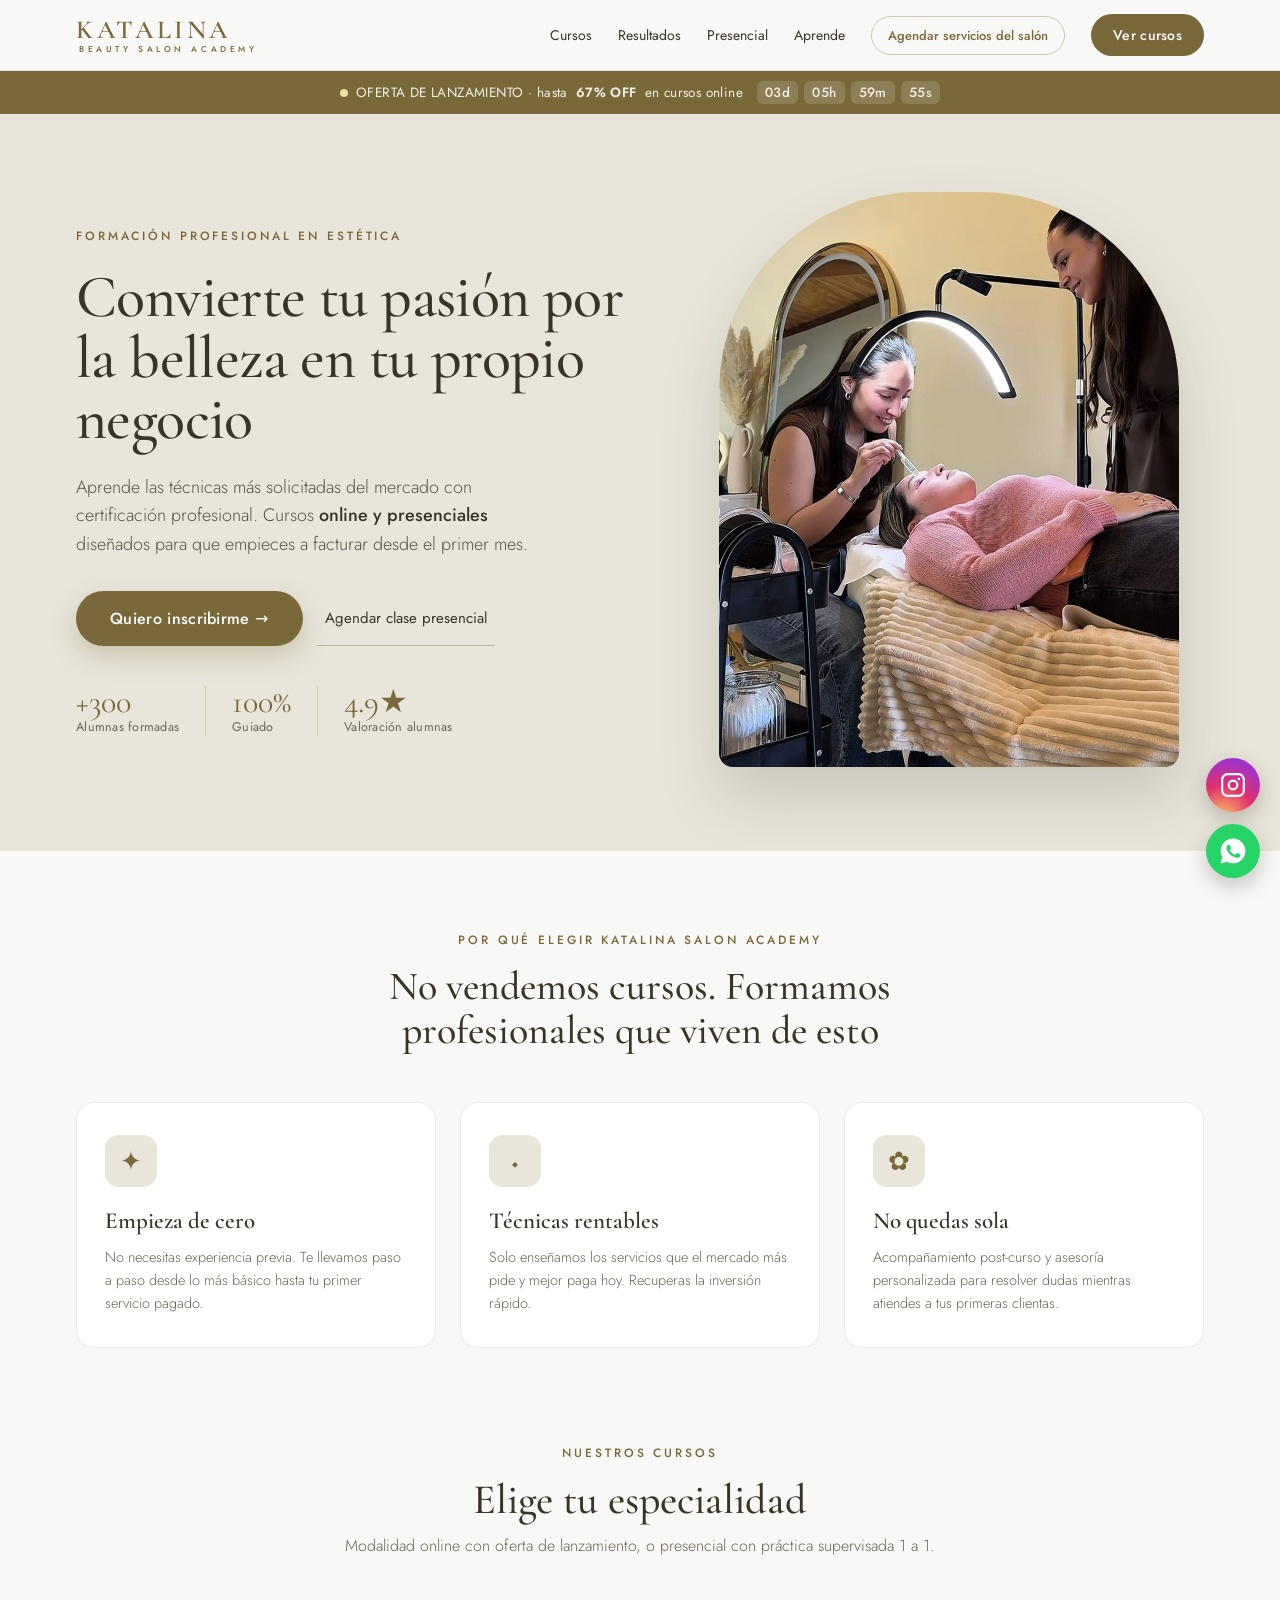
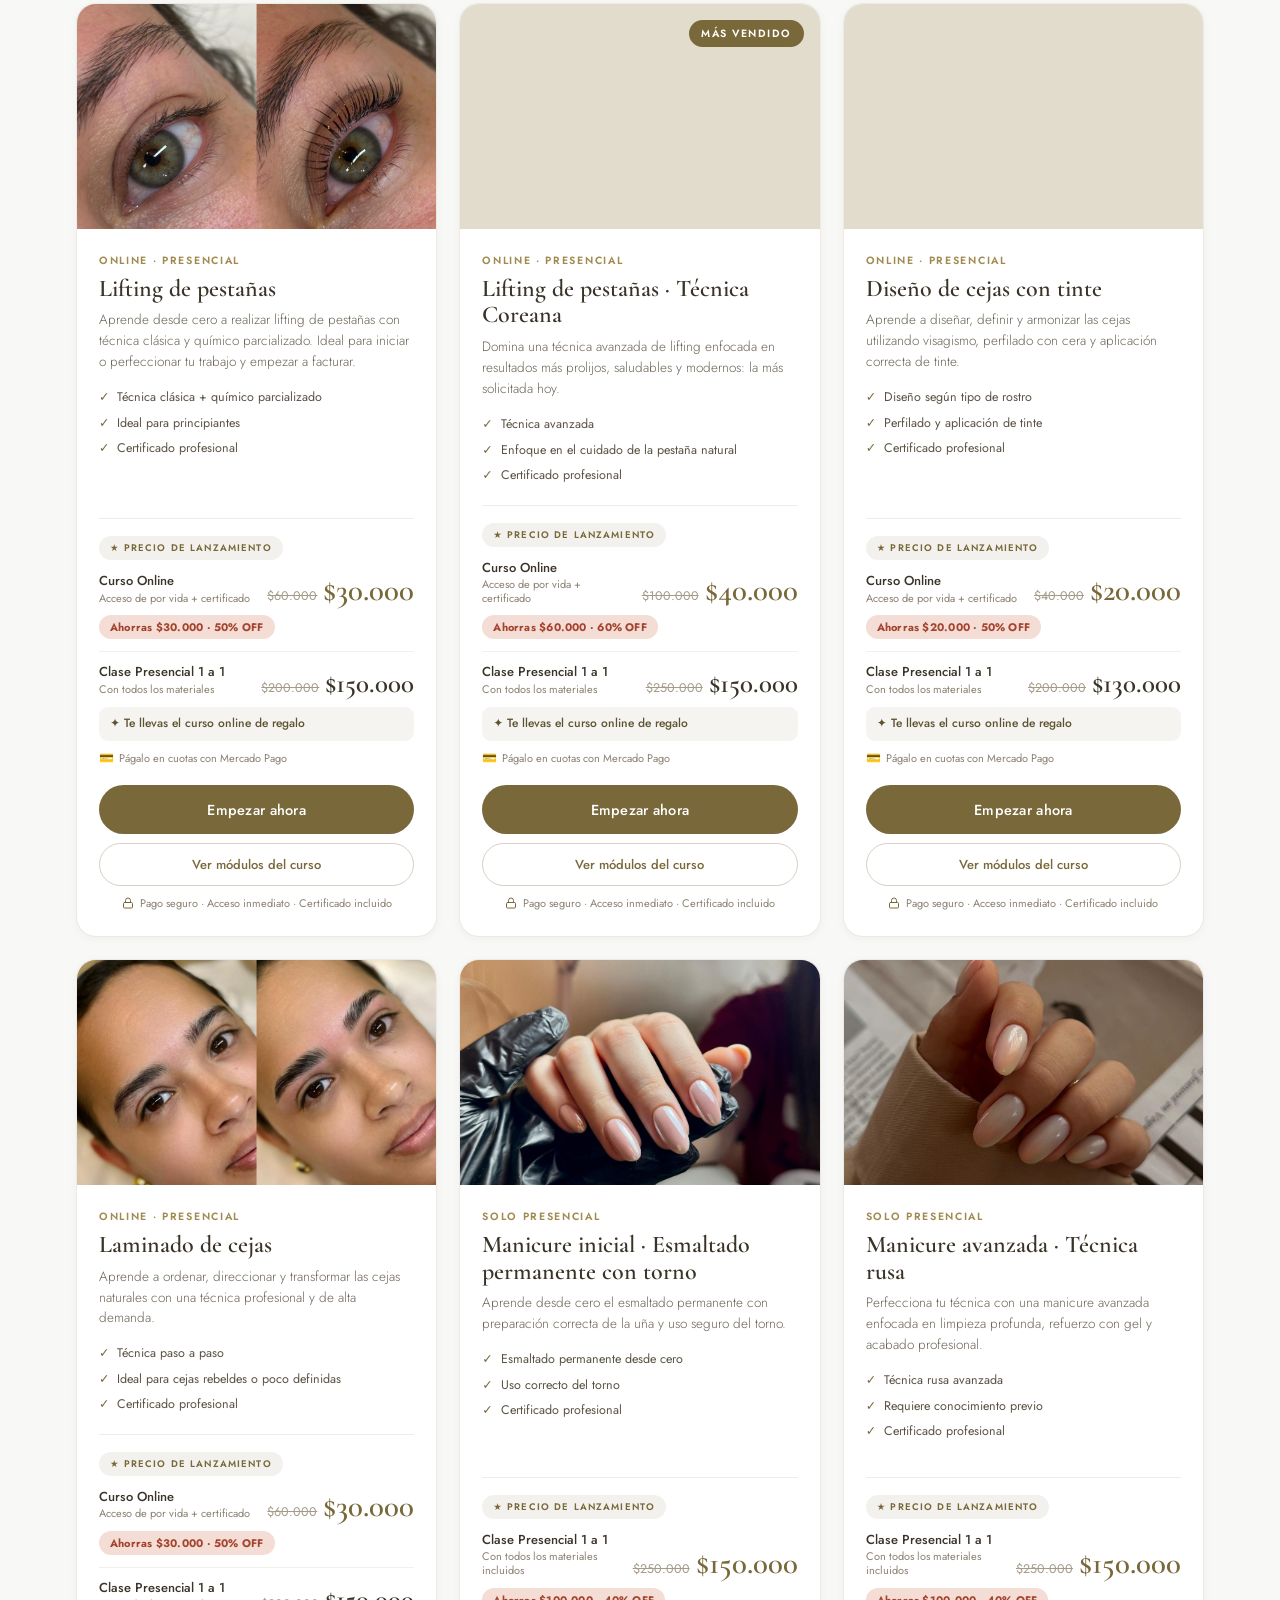
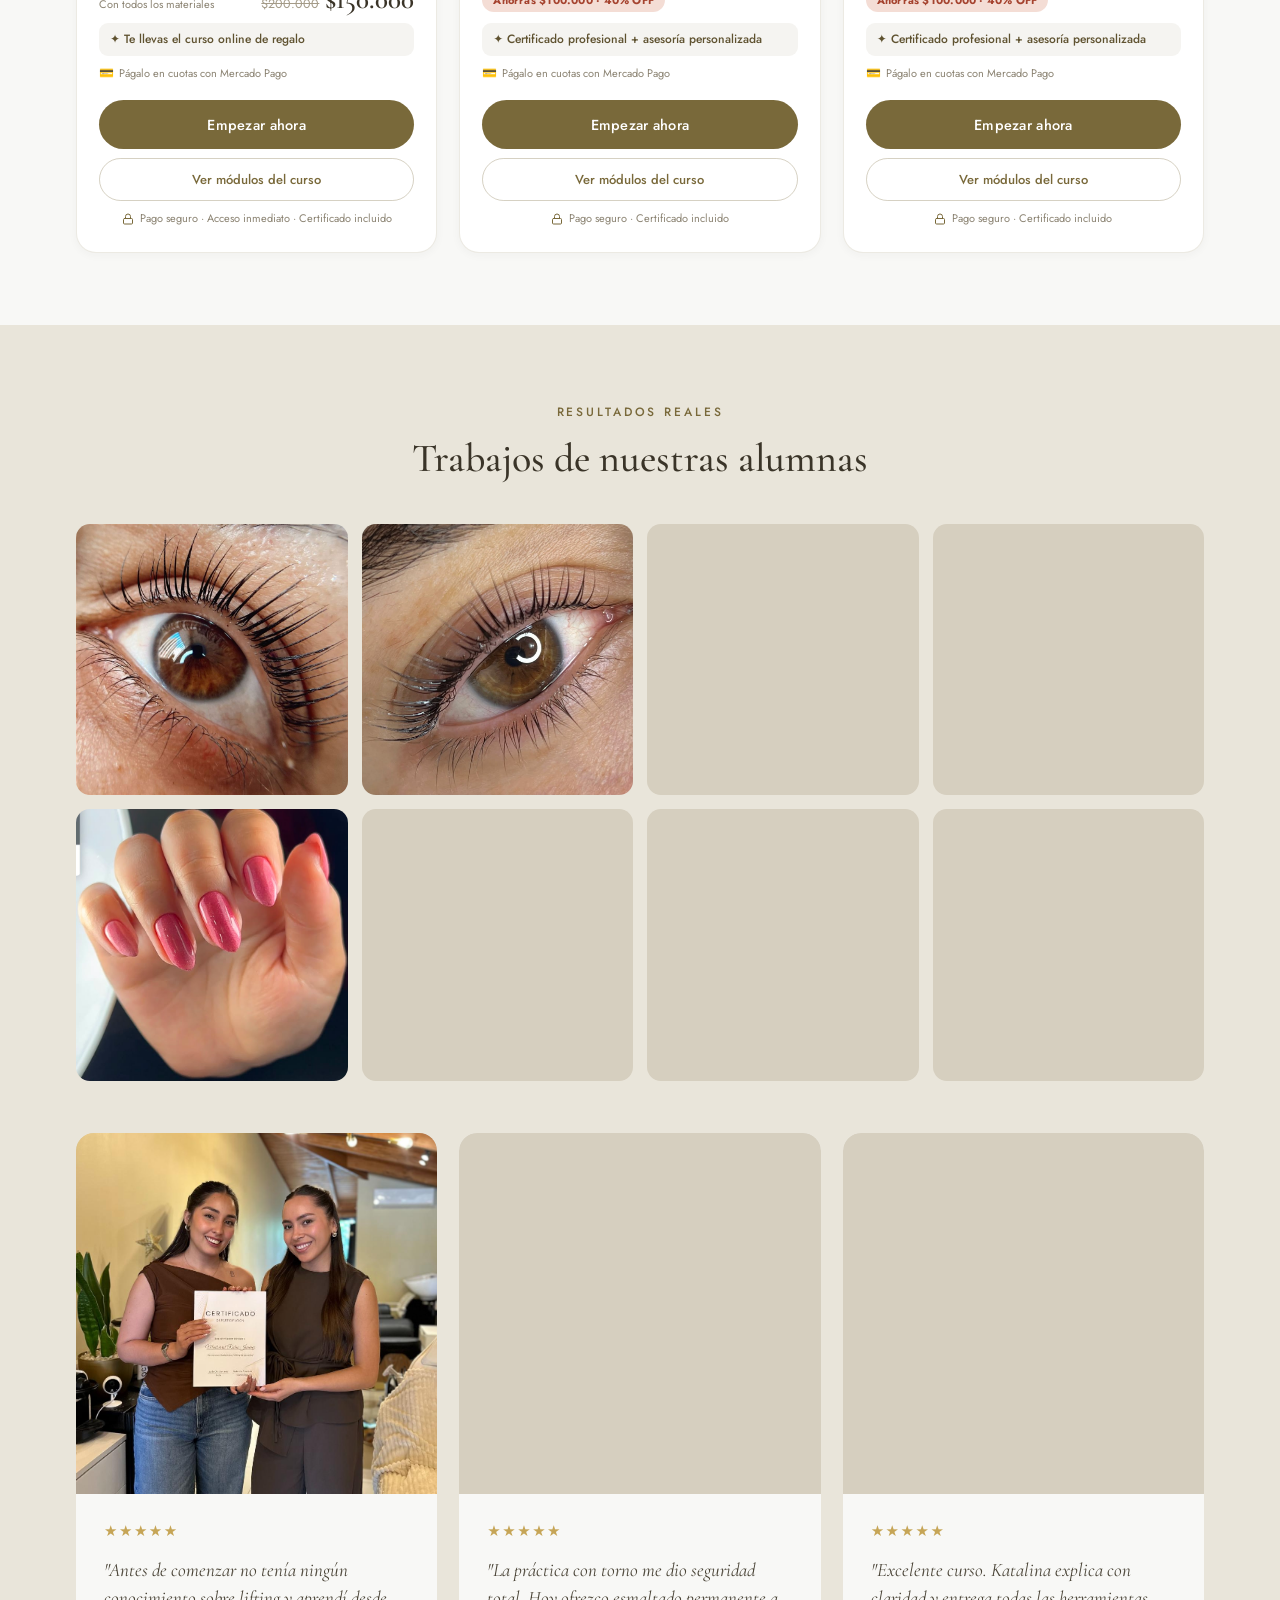
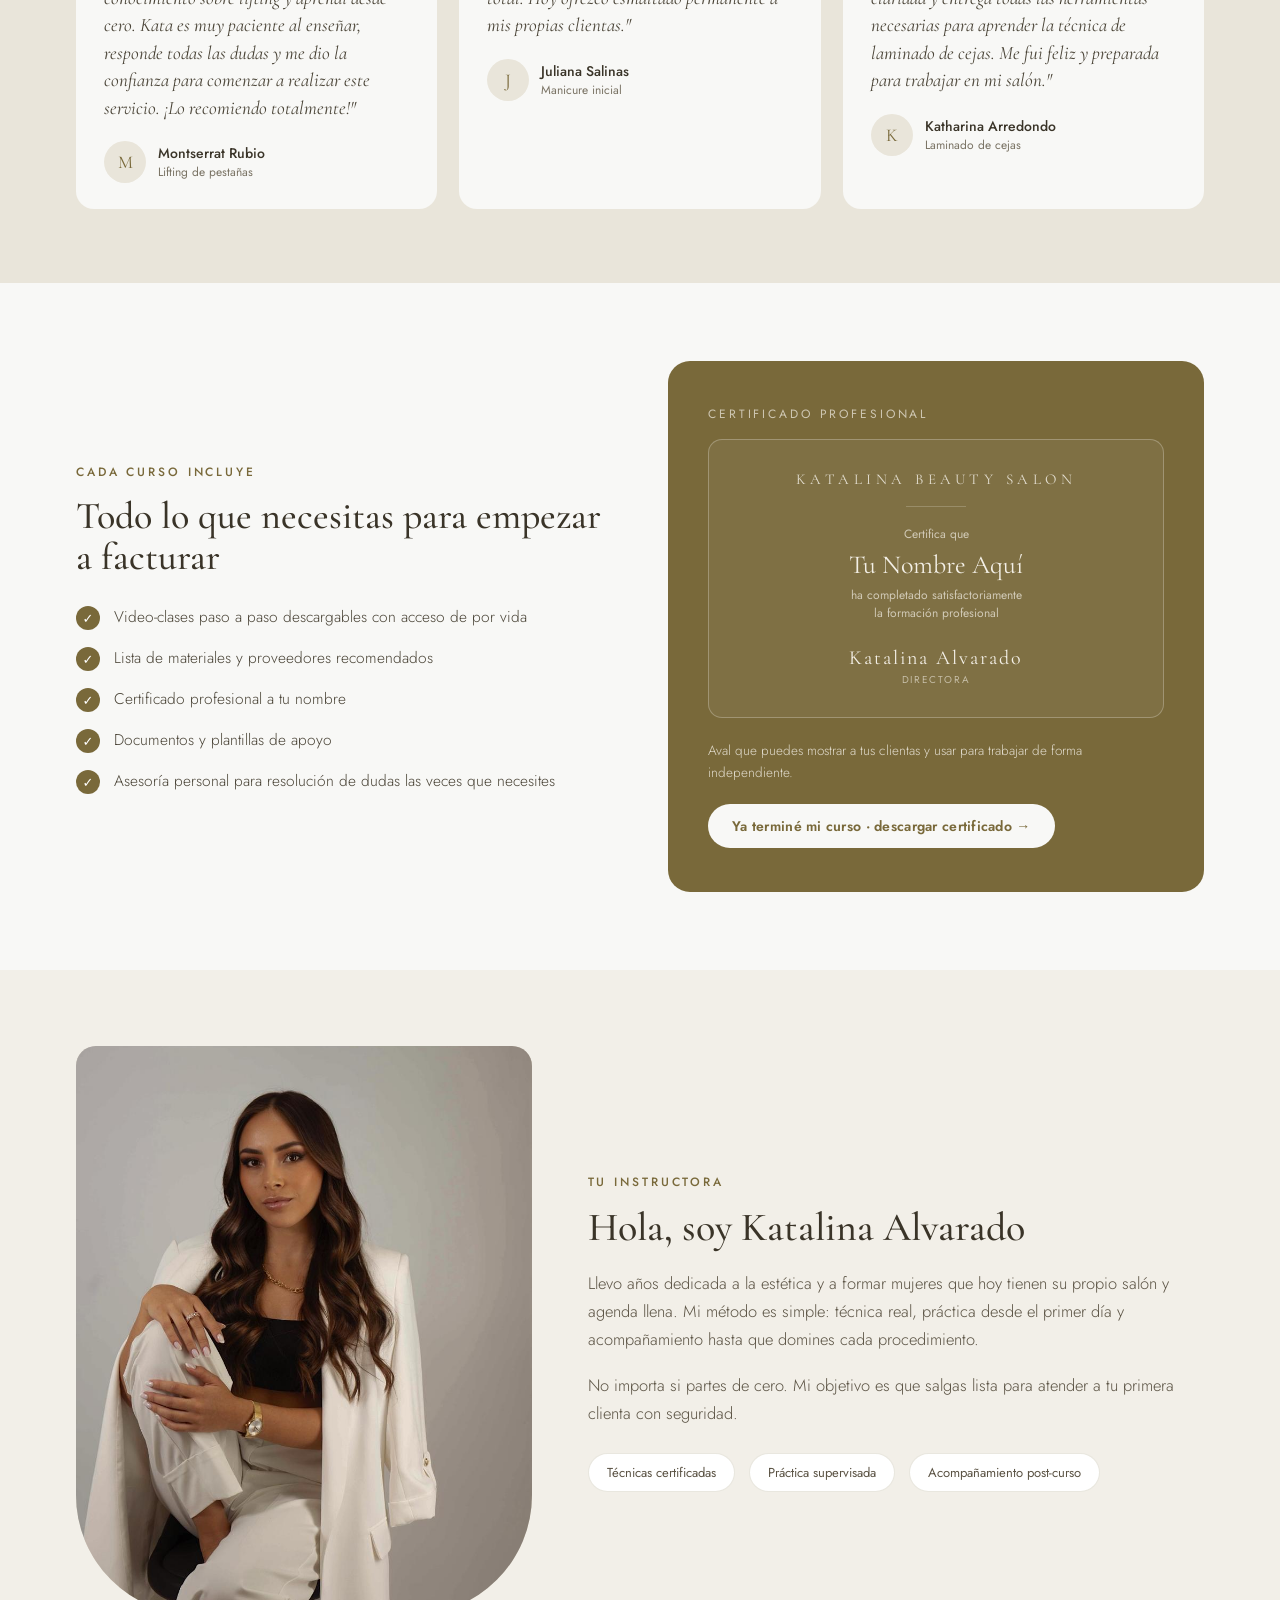
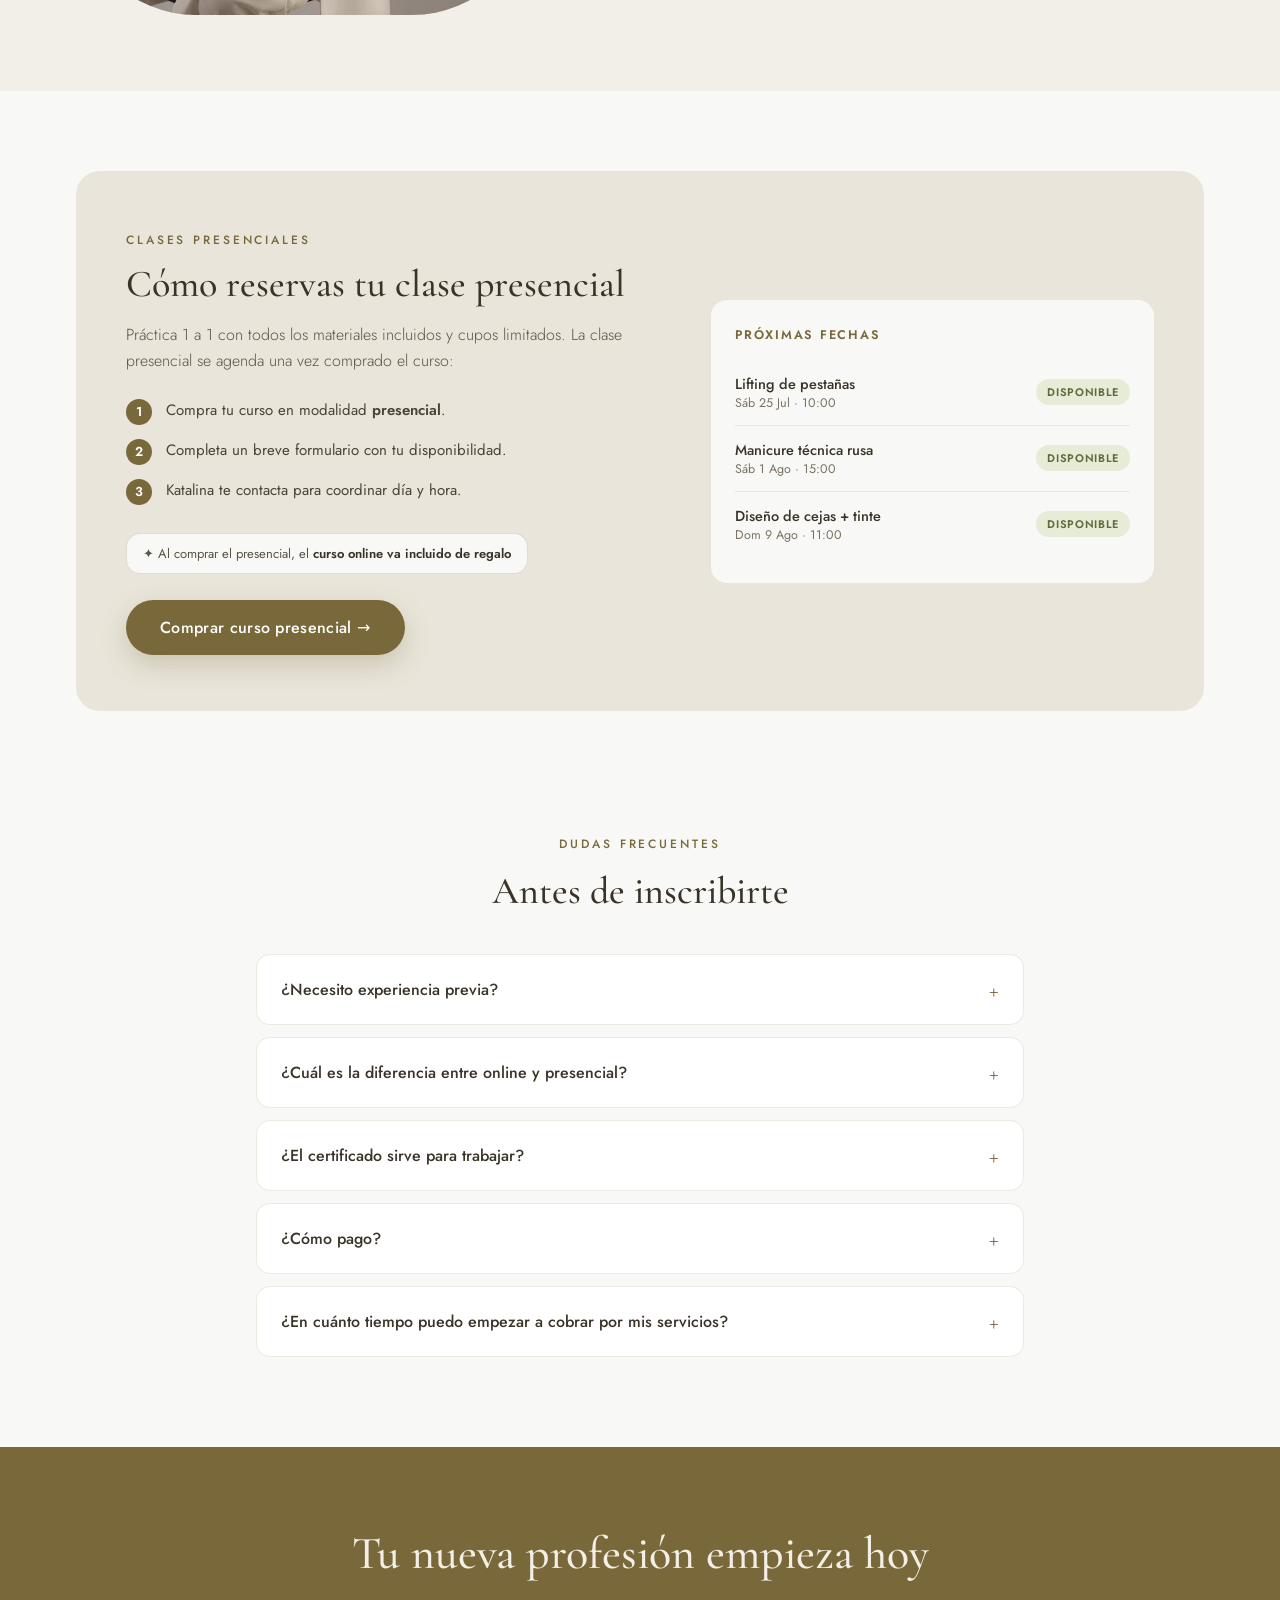
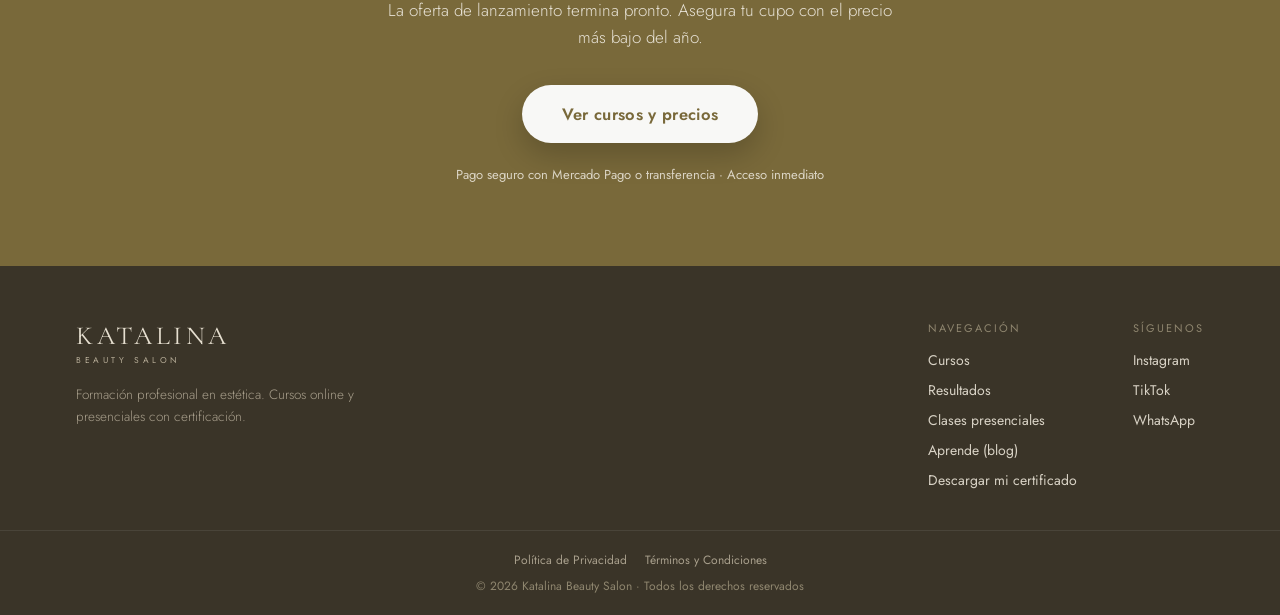
==== commit ffdd91e3: "Inscripcion paso 2: selector de codigo de pais (Chile +56) + validacion - Nuevo selector de codigo p" ====
--- a/index.html
+++ b/index.html
@@ -773,9 +773,35 @@
         <button onclick="backToModalidad()" style="font-size:13px;color:#79693A;margin-bottom:16px;display:block">← Volver</button>
         <div style="font-size:13px;color:#6b6354;margin-bottom:16px">Paso 2 de 3 · Tus datos</div>
         <div style="display:flex;flex-direction:column;gap:12px;margin-bottom:22px">
-          <input id="f-nombre" placeholder="Nombre y apellido" style="border:1px solid rgba(121,105,58,.22);border-radius:12px;padding:13px 15px;font-size:14px;color:#3a3428;background:#fff;font-family:'Jost',sans-serif">
-          <input id="f-fono" type="tel" placeholder="+56 9 1234 5678" style="border:1px solid rgba(121,105,58,.22);border-radius:12px;padding:13px 15px;font-size:14px;color:#3a3428;background:#fff;font-family:'Jost',sans-serif">
-          <input id="f-correo" type="email" placeholder="Correo electrónico" style="border:1px solid rgba(121,105,58,.22);border-radius:12px;padding:13px 15px;font-size:14px;color:#3a3428;background:#fff;font-family:'Jost',sans-serif">
+          <div>
+            <input id="f-nombre" oninput="setErr('nombre','')" placeholder="Nombre y apellido" style="width:100%;box-sizing:border-box;border:1px solid rgba(121,105,58,.22);border-radius:12px;padding:13px 15px;font-size:14px;color:#3a3428;background:#fff;font-family:'Jost',sans-serif">
+            <div id="err-nombre" style="display:none;font-size:11.5px;color:#a5432f;margin-top:5px;padding-left:4px"></div>
+          </div>
+          <div>
+            <div style="display:flex;gap:8px">
+              <select id="f-cc" style="flex:none;width:104px;box-sizing:border-box;border:1px solid rgba(121,105,58,.22);border-radius:12px;padding:13px 8px;font-size:14px;color:#3a3428;background:#fff;font-family:'Jost',sans-serif">
+                <option value="56" selected>🇨🇱 +56</option>
+                <option value="54">🇦🇷 +54</option>
+                <option value="51">🇵🇪 +51</option>
+                <option value="57">🇨🇴 +57</option>
+                <option value="52">🇲🇽 +52</option>
+                <option value="591">🇧🇴 +591</option>
+                <option value="593">🇪🇨 +593</option>
+                <option value="598">🇺🇾 +598</option>
+                <option value="595">🇵🇾 +595</option>
+                <option value="58">🇻🇪 +58</option>
+                <option value="55">🇧🇷 +55</option>
+                <option value="34">🇪🇸 +34</option>
+                <option value="1">🇺🇸 +1</option>
+              </select>
+              <input id="f-fono" type="tel" inputmode="numeric" autocomplete="tel-national" oninput="soloDigitos(this)" placeholder="9 1234 5678" style="flex:1;min-width:0;border:1px solid rgba(121,105,58,.22);border-radius:12px;padding:13px 15px;font-size:14px;color:#3a3428;background:#fff;font-family:'Jost',sans-serif">
+            </div>
+            <div id="err-fono" style="display:none;font-size:11.5px;color:#a5432f;margin-top:5px;padding-left:4px"></div>
+          </div>
+          <div>
+            <input id="f-correo" type="email" inputmode="email" autocomplete="email" oninput="setErr('correo','')" placeholder="Correo electrónico" style="width:100%;box-sizing:border-box;border:1px solid rgba(121,105,58,.22);border-radius:12px;padding:13px 15px;font-size:14px;color:#3a3428;background:#fff;font-family:'Jost',sans-serif">
+            <div id="err-correo" style="display:none;font-size:11.5px;color:#a5432f;margin-top:5px;padding-left:4px"></div>
+          </div>
         </div>
         <button onclick="goPago()" class="btnG" style="display:block;width:100%;text-align:center;background:#79693A;color:#fff;padding:15px;border-radius:100px;font-size:15.5px;font-weight:500;letter-spacing:.02em">Continuar</button>
         <div style="text-align:center;font-size:11.5px;color:#9a9182;margin-top:12px">Tus datos son solo para coordinar tu inscripción</div>
@@ -1032,6 +1058,8 @@
   document.getElementById('f-nombre').value='';
   document.getElementById('f-fono').value='';
   document.getElementById('f-correo').value='';
+  document.getElementById('f-cc').value='56';
+  setErr('nombre',''); setErr('fono',''); setErr('correo','');
   document.getElementById('modal-course-name').textContent = selCourse.name;
   renderOpts();
   showStep('modalidad');
@@ -1092,8 +1120,31 @@
 }
 function backToModalidad(){ showStep('modalidad'); }
 function backToDatos(){ showStep('form'); }
+function setErr(campo,msg){
+  const e=document.getElementById('err-'+campo);
+  if(e){ e.textContent=msg||''; e.style.display=msg?'block':'none'; }
+  const box=document.getElementById('f-'+campo);
+  if(box) box.style.borderColor = msg ? '#a5432f' : 'rgba(121,105,58,.22)';
+}
+function soloDigitos(el){ el.value=el.value.replace(/\D+/g,''); setErr('fono',''); }
+function telefonoCompleto(){
+  const cc=document.getElementById('f-cc').value;
+  const num=document.getElementById('f-fono').value.replace(/\D+/g,'');
+  return '+'+cc+num;
+}
+function validarDatos(){
+  let ok=true;
+  const nombre=document.getElementById('f-nombre').value.trim();
+  const fono=document.getElementById('f-fono').value.replace(/\D+/g,'');
+  const correo=document.getElementById('f-correo').value.trim();
+  const emailRe=/^[^\s@]+@[^\s@]+\.[^\s@]+$/;
+  if(nombre.length<2){ setErr('nombre','Escribe tu nombre y apellido'); ok=false; } else setErr('nombre','');
+  if(fono.length<8||fono.length>15){ setErr('fono','Ingresa un número válido (solo dígitos)'); ok=false; } else setErr('fono','');
+  if(!emailRe.test(correo)){ setErr('correo','Ingresa un correo válido (ej: nombre@correo.com)'); ok=false; } else setErr('correo','');
+  return ok;
+}
 function goPago(){
-  if(!document.getElementById('f-nombre').value.trim()||!document.getElementById('f-fono').value.trim()||!document.getElementById('f-correo').value.trim()){ alert('Por favor completa todos los campos'); return; }
+  if(!validarDatos()) return;
   const c=selCourse, bump=courses.find(b=>b.id!==c.id&&b.online);
   bumpOn=false;
   document.getElementById('bump-check').textContent='';
@@ -1120,7 +1171,7 @@
 
 async function submitForm(){
   const nombre=document.getElementById('f-nombre').value.trim();
-  const fono=document.getElementById('f-fono').value.trim();
+  const fono=telefonoCompleto();
   const correo=document.getElementById('f-correo').value.trim();
   const bumpCourse = bumpOn ? courses.find(b=>b.id!==selCourse.id && b.online) : null;
   const btn=document.getElementById('btn-pagar');
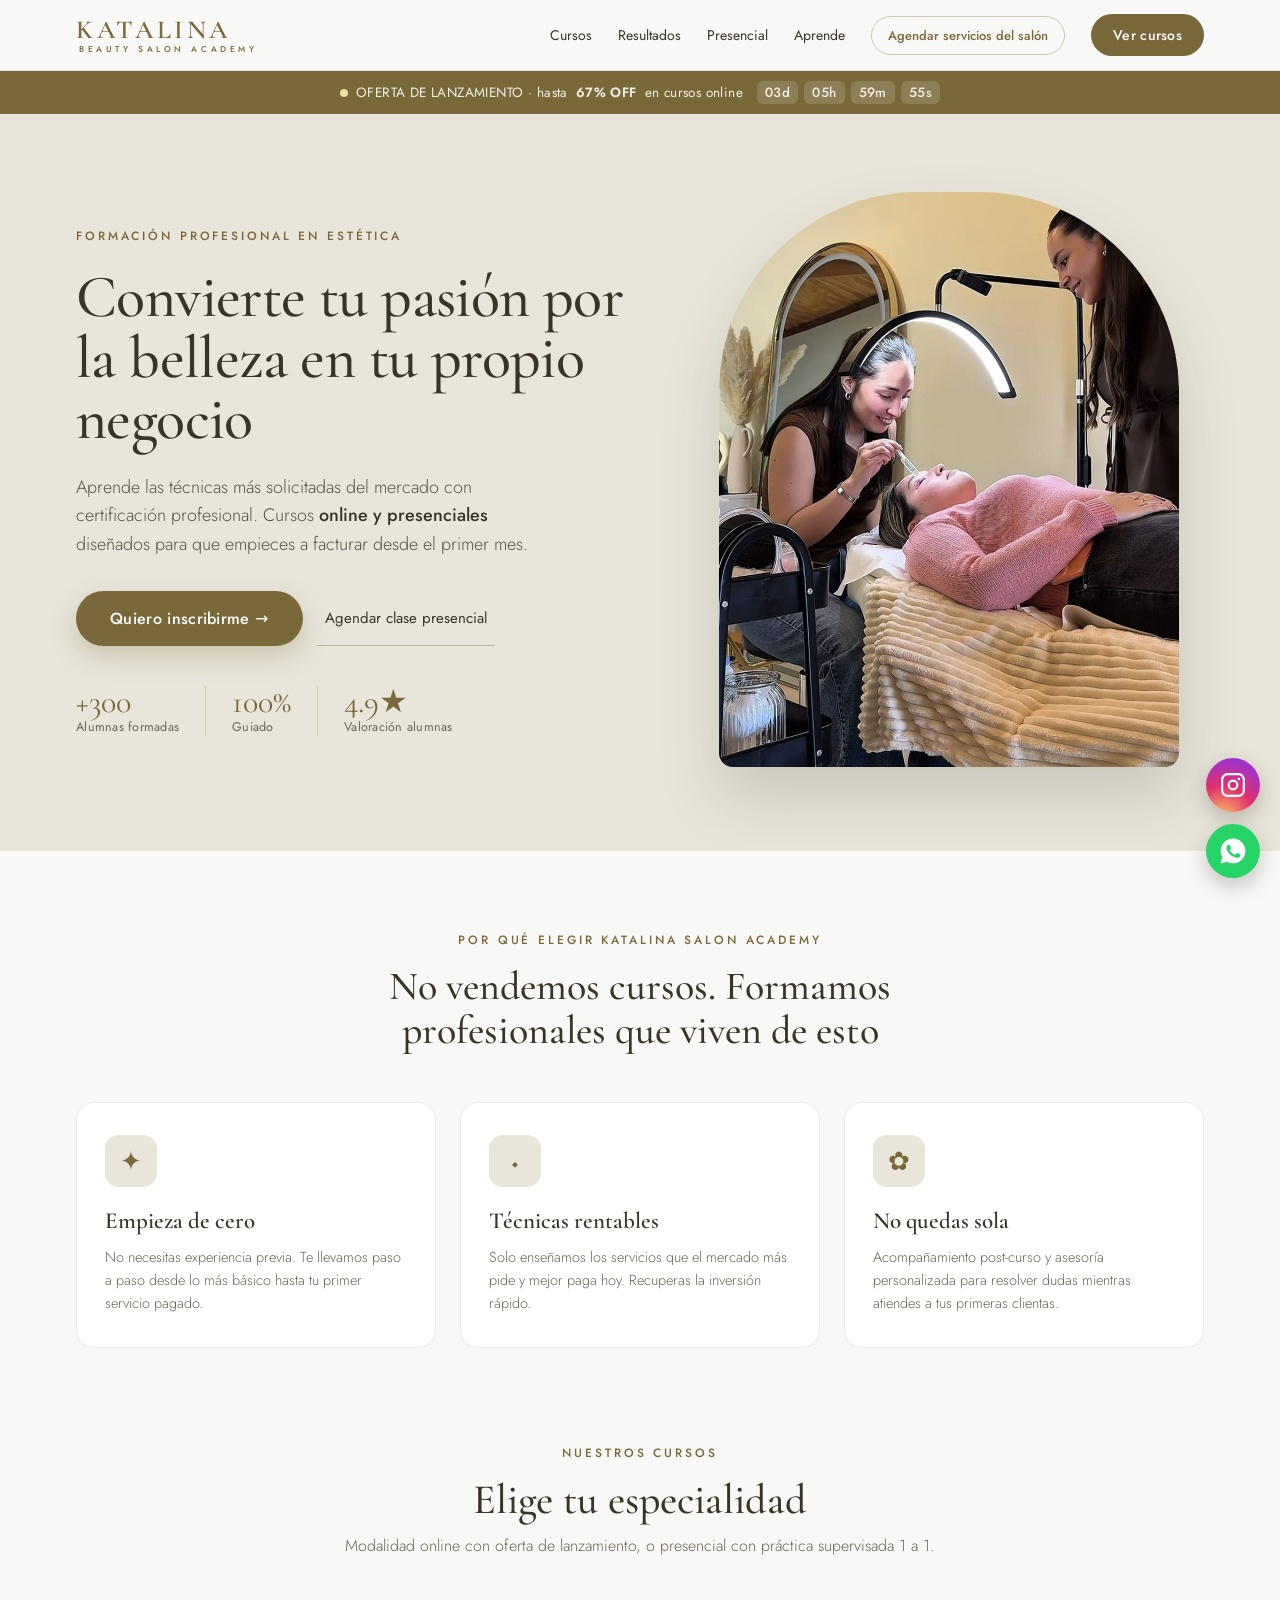
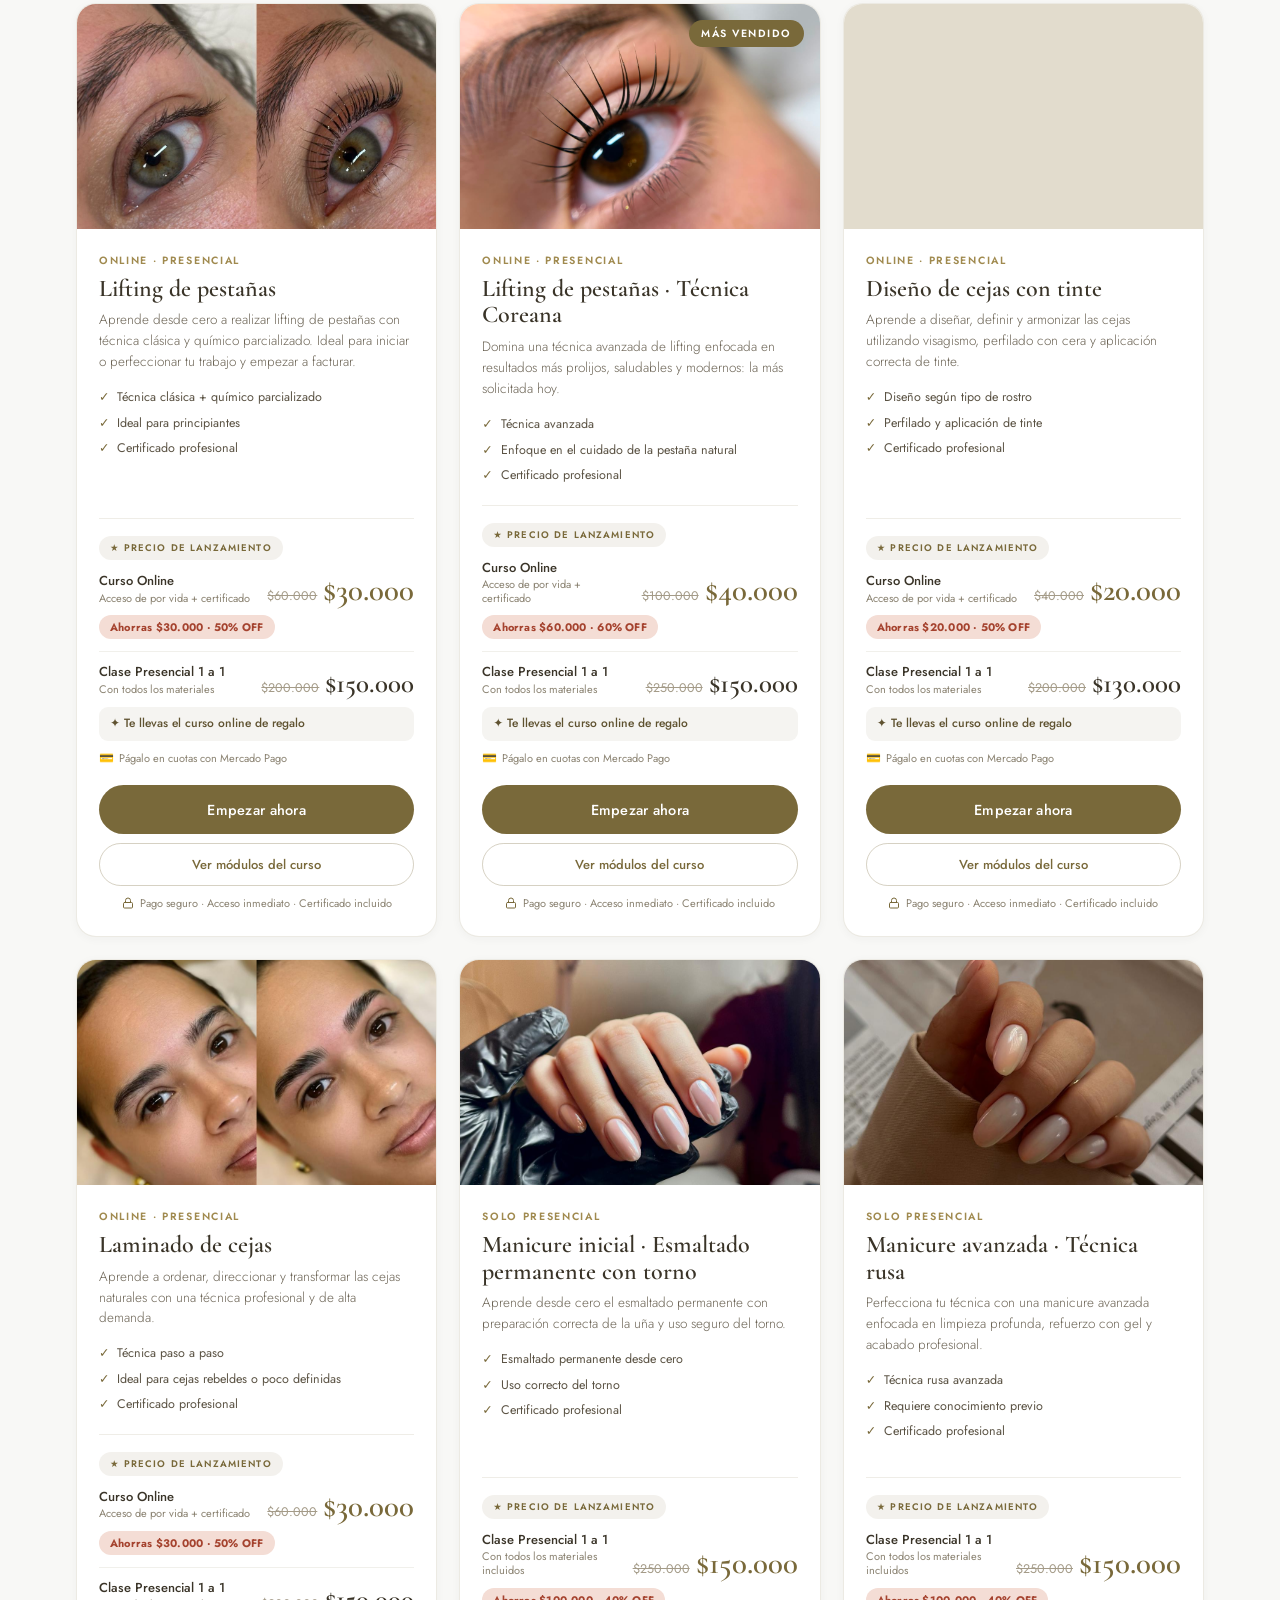
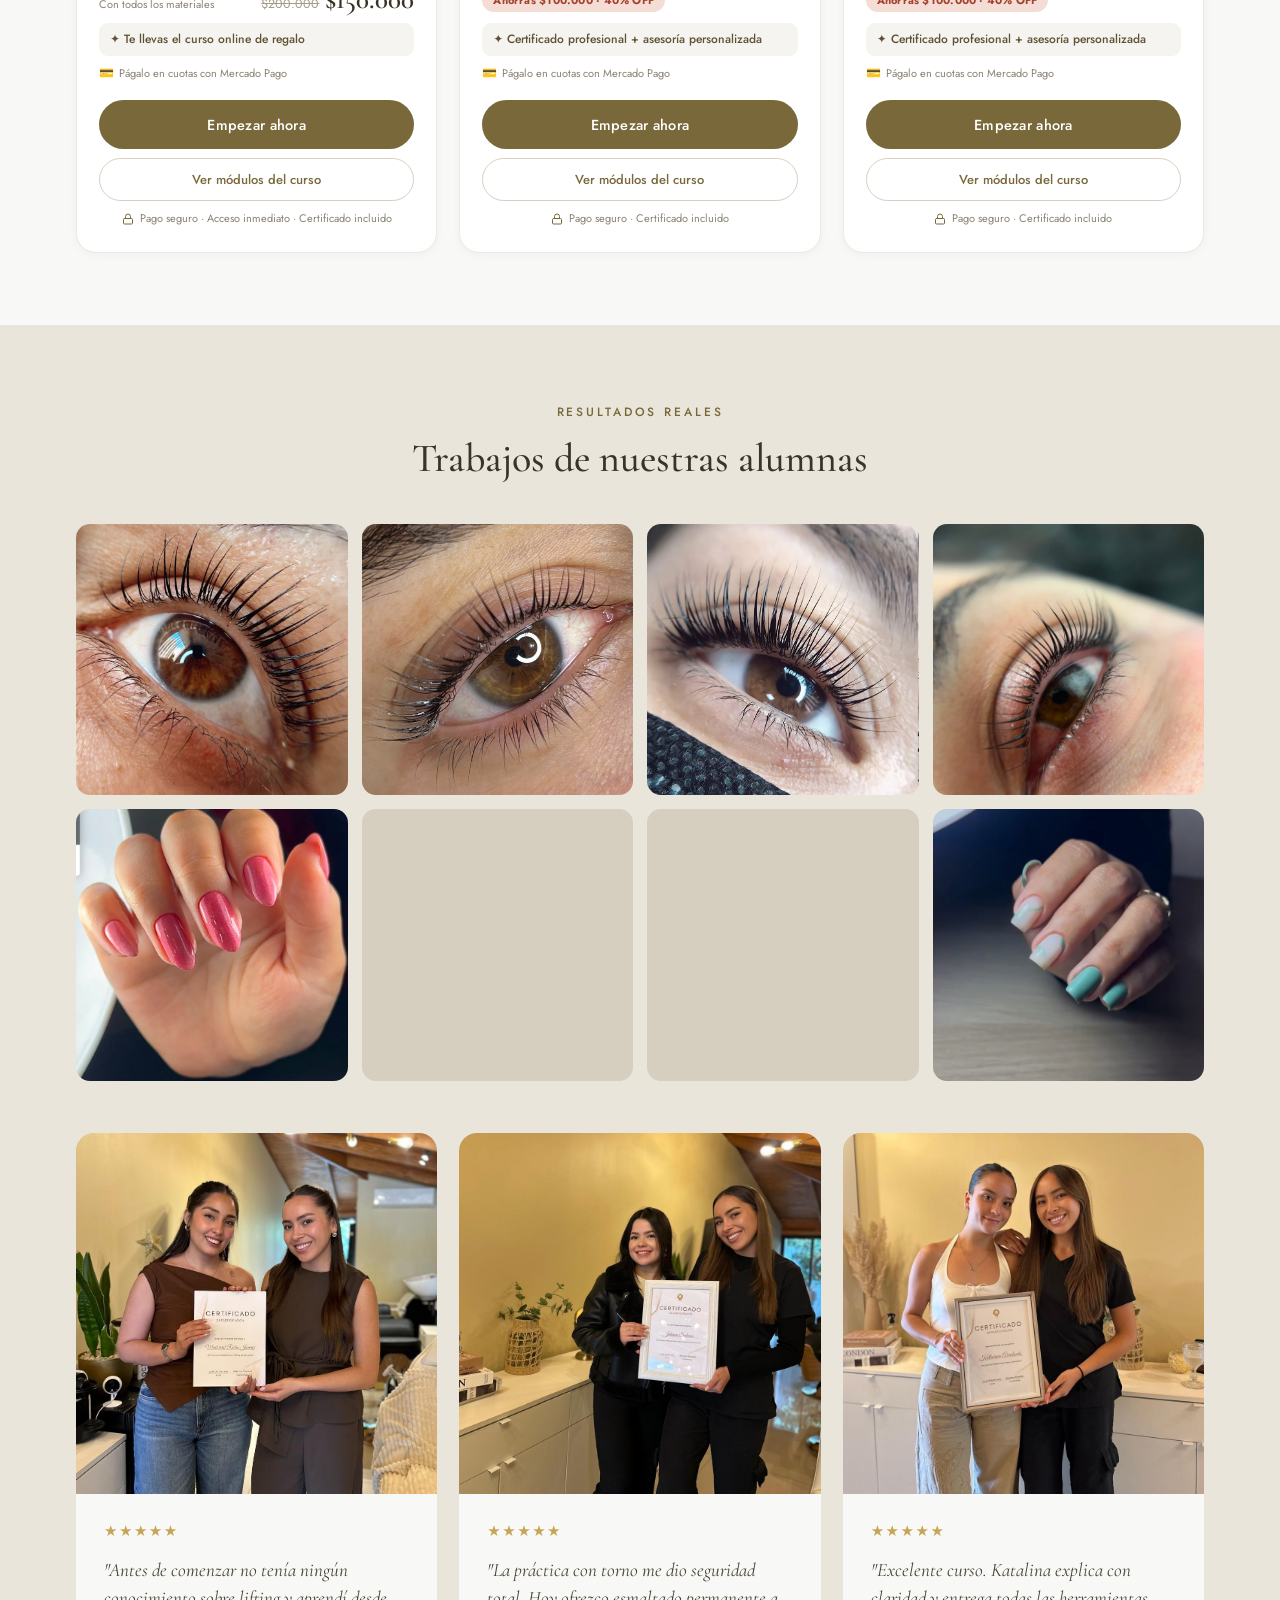
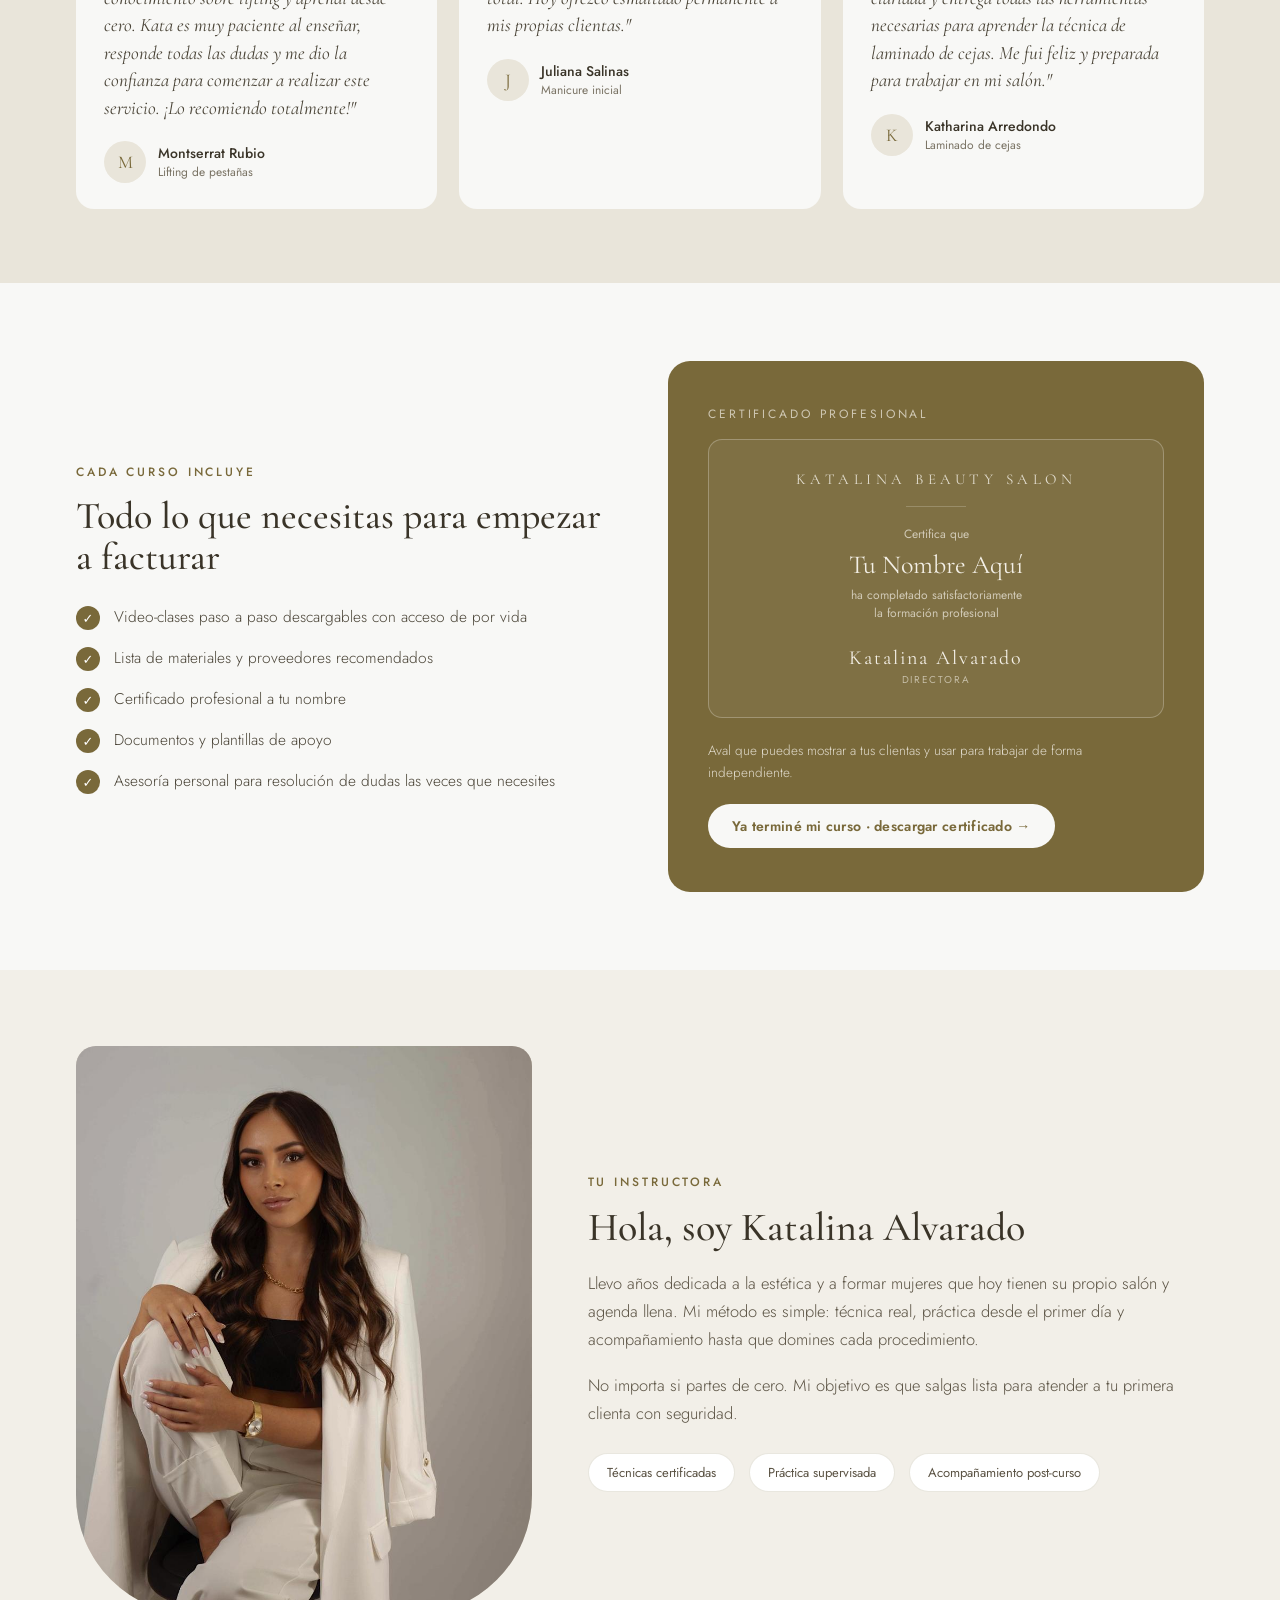
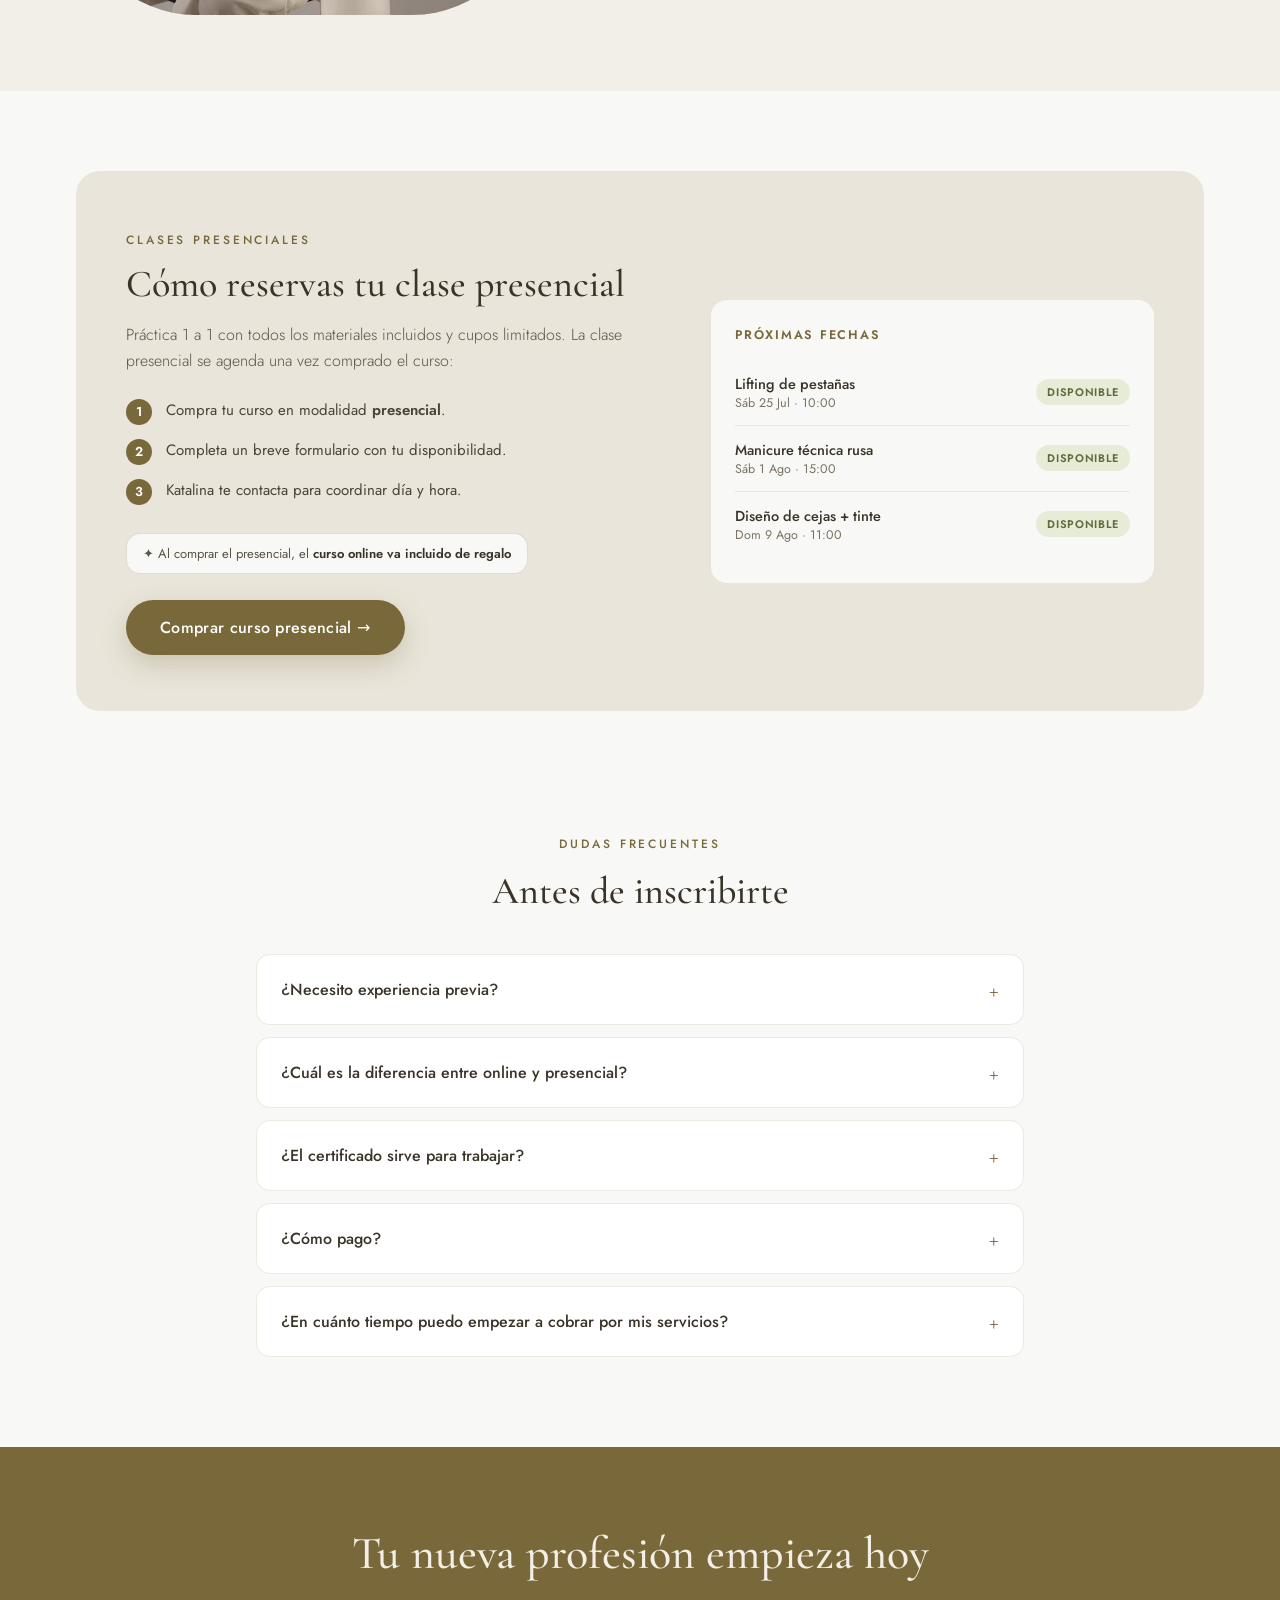
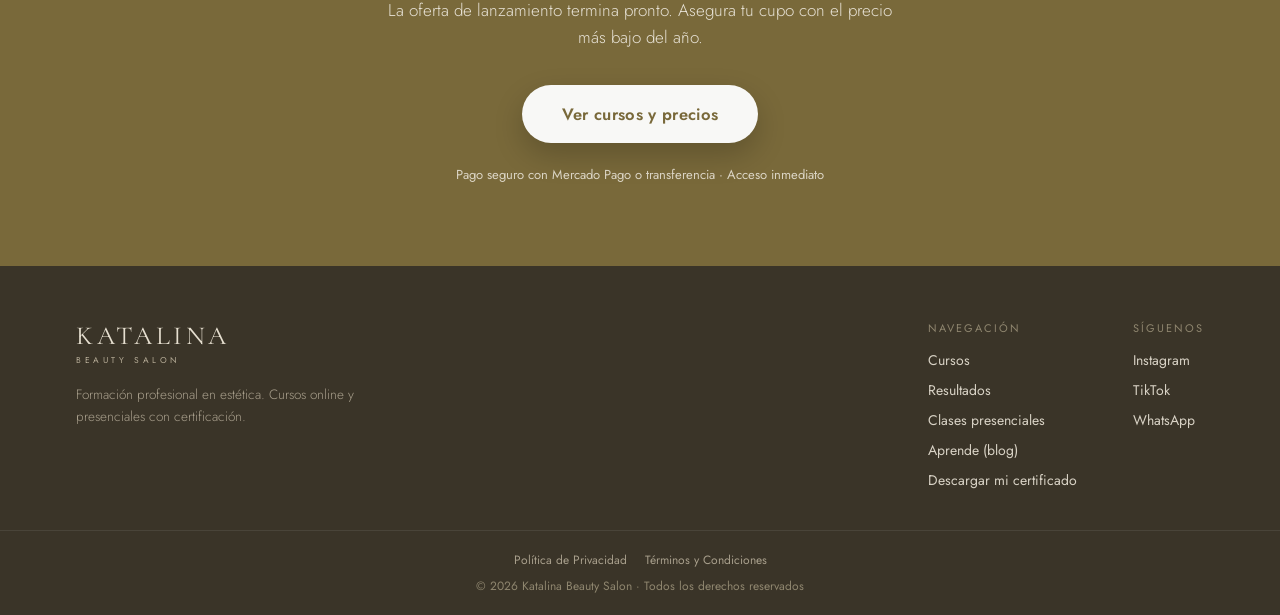
==== commit 0844e360: "Cursos online: preparar checkout por Hotmart (hibrido) - Campo 'hotmart' por curso online (lif, cor," ====
--- a/index.html
+++ b/index.html
@@ -933,11 +933,15 @@
   } catch (e) { return Date.now() + CD_WINDOW; }
 })();
 
+// Venta ONLINE por Hotmart: pegá el link de pago de Hotmart de cada curso en el campo 'hotmart'.
+//   Con link  -> el botón "Inscribirme" (modalidad Online) lleva al checkout de Hotmart con nombre/correo/teléfono ya prellenados.
+//   Sin link  -> sigue el flujo actual de MercadoPago (venta con entrega manual mientras tanto).
+//   Los cursos PRESENCIALES siempre usan MercadoPago (no cambian).
 const courses = [
-  { id:'lif', name:'Lifting de pestañas', tag:'ONLINE · PRESENCIAL', desc:'Aprende desde cero a realizar lifting de pestañas con técnica clásica y químico parcializado. Ideal para iniciar o perfeccionar tu trabajo y empezar a facturar.', feats:['Técnica clásica + químico parcializado','Ideal para principiantes','Certificado profesional'], online:60000, offer:30000, pres:150000, presWas:200000, img:'assets/antesydps-lifting-nuevo.jpeg', alt:'Antes y después lifting de pestañas' },
-  { id:'cor', name:'Lifting de pestañas · Técnica Coreana', tag:'ONLINE · PRESENCIAL', desc:'Domina una técnica avanzada de lifting enfocada en resultados más prolijos, saludables y modernos: la más solicitada hoy.', feats:['Técnica avanzada','Enfoque en el cuidado de la pestaña natural','Certificado profesional'], online:100000, offer:40000, pres:150000, presWas:250000, popular:true, img:'assets/curso-coreana-fix.jpeg', alt:'Técnica coreana lifting' },
-  { id:'tej', name:'Diseño de cejas con tinte', tag:'ONLINE · PRESENCIAL', desc:'Aprende a diseñar, definir y armonizar las cejas utilizando visagismo, perfilado con cera y aplicación correcta de tinte.', feats:['Diseño según tipo de rostro','Perfilado y aplicación de tinte','Certificado profesional'], online:40000, offer:20000, pres:130000, presWas:200000, img:'assets/curso-cejas-tinte-fix.jpeg', alt:'Diseño de cejas con tinte' },
-  { id:'lam', name:'Laminado de cejas', tag:'ONLINE · PRESENCIAL', desc:'Aprende a ordenar, direccionar y transformar las cejas naturales con una técnica profesional y de alta demanda.', feats:['Técnica paso a paso','Ideal para cejas rebeldes o poco definidas','Certificado profesional'], online:60000, offer:30000, pres:150000, presWas:200000, img:'assets/curso-laminado-fix.jpeg', alt:'Laminado de cejas' },
+  { id:'lif', name:'Lifting de pestañas', tag:'ONLINE · PRESENCIAL', desc:'Aprende desde cero a realizar lifting de pestañas con técnica clásica y químico parcializado. Ideal para iniciar o perfeccionar tu trabajo y empezar a facturar.', feats:['Técnica clásica + químico parcializado','Ideal para principiantes','Certificado profesional'], online:60000, offer:30000, pres:150000, presWas:200000, hotmart:'', img:'assets/antesydps-lifting-nuevo.jpeg', alt:'Antes y después lifting de pestañas' },
+  { id:'cor', name:'Lifting de pestañas · Técnica Coreana', tag:'ONLINE · PRESENCIAL', desc:'Domina una técnica avanzada de lifting enfocada en resultados más prolijos, saludables y modernos: la más solicitada hoy.', feats:['Técnica avanzada','Enfoque en el cuidado de la pestaña natural','Certificado profesional'], online:100000, offer:40000, pres:150000, presWas:250000, popular:true, hotmart:'', img:'assets/curso-coreana-fix.jpeg', alt:'Técnica coreana lifting' },
+  { id:'tej', name:'Diseño de cejas con tinte', tag:'ONLINE · PRESENCIAL', desc:'Aprende a diseñar, definir y armonizar las cejas utilizando visagismo, perfilado con cera y aplicación correcta de tinte.', feats:['Diseño según tipo de rostro','Perfilado y aplicación de tinte','Certificado profesional'], online:40000, offer:20000, pres:130000, presWas:200000, hotmart:'', img:'assets/curso-cejas-tinte-fix.jpeg', alt:'Diseño de cejas con tinte' },
+  { id:'lam', name:'Laminado de cejas', tag:'ONLINE · PRESENCIAL', desc:'Aprende a ordenar, direccionar y transformar las cejas naturales con una técnica profesional y de alta demanda.', feats:['Técnica paso a paso','Ideal para cejas rebeldes o poco definidas','Certificado profesional'], online:60000, offer:30000, pres:150000, presWas:200000, hotmart:'', img:'assets/curso-laminado-fix.jpeg', alt:'Laminado de cejas' },
   { id:'man', name:'Manicure inicial · Esmaltado permanente con torno', tag:'SOLO PRESENCIAL', desc:'Aprende desde cero el esmaltado permanente con preparación correcta de la uña y uso seguro del torno.', feats:['Esmaltado permanente desde cero','Uso correcto del torno','Certificado profesional'], pres:150000, presWas:250000, img:'assets/curso-mani-inicial.jpeg', alt:'Manicure inicial esmaltado permanente' },
   { id:'mav', name:'Manicure avanzada · Técnica rusa', tag:'SOLO PRESENCIAL', desc:'Perfecciona tu técnica con una manicure avanzada enfocada en limpieza profunda, refuerzo con gel y acabado profesional.', feats:['Técnica rusa avanzada','Requiere conocimiento previo','Certificado profesional'], pres:150000, presWas:250000, img:'assets/curso-mani-avanzada.jpeg', alt:'Manicure avanzada técnica rusa' }
 ];
@@ -1143,8 +1147,21 @@
   if(!emailRe.test(correo)){ setErr('correo','Ingresa un correo válido (ej: nombre@correo.com)'); ok=false; } else setErr('correo','');
   return ok;
 }
+function hotmartCheckout(){
+  const base=selCourse.hotmart; if(!base) return;
+  const nombre=document.getElementById('f-nombre').value.trim();
+  const correo=document.getElementById('f-correo').value.trim();
+  const cc=document.getElementById('f-cc').value;
+  const num=document.getElementById('f-fono').value.replace(/\D+/g,'');
+  const sep=base.indexOf('?')===-1?'?':'&';
+  const url=base+sep+'name='+encodeURIComponent(nombre)+'&email='+encodeURIComponent(correo)+'&phoneac='+encodeURIComponent(cc)+'&phonenumber='+encodeURIComponent(num);
+  trackConv('add_to_cart','AddToCart',{currency:'CLP',value:selCourse.offer,items:[{item_id:selCourse.id,item_name:selCourse.name}]});
+  window.location.href=url;
+}
 function goPago(){
   if(!validarDatos()) return;
+  // Online con link de Hotmart -> checkout de Hotmart (datos prellenados). Sin link o presencial -> MercadoPago.
+  if(selModality!=='presencial' && selCourse.hotmart){ hotmartCheckout(); return; }
   const c=selCourse, bump=courses.find(b=>b.id!==c.id&&b.online);
   bumpOn=false;
   document.getElementById('bump-check').textContent='';
